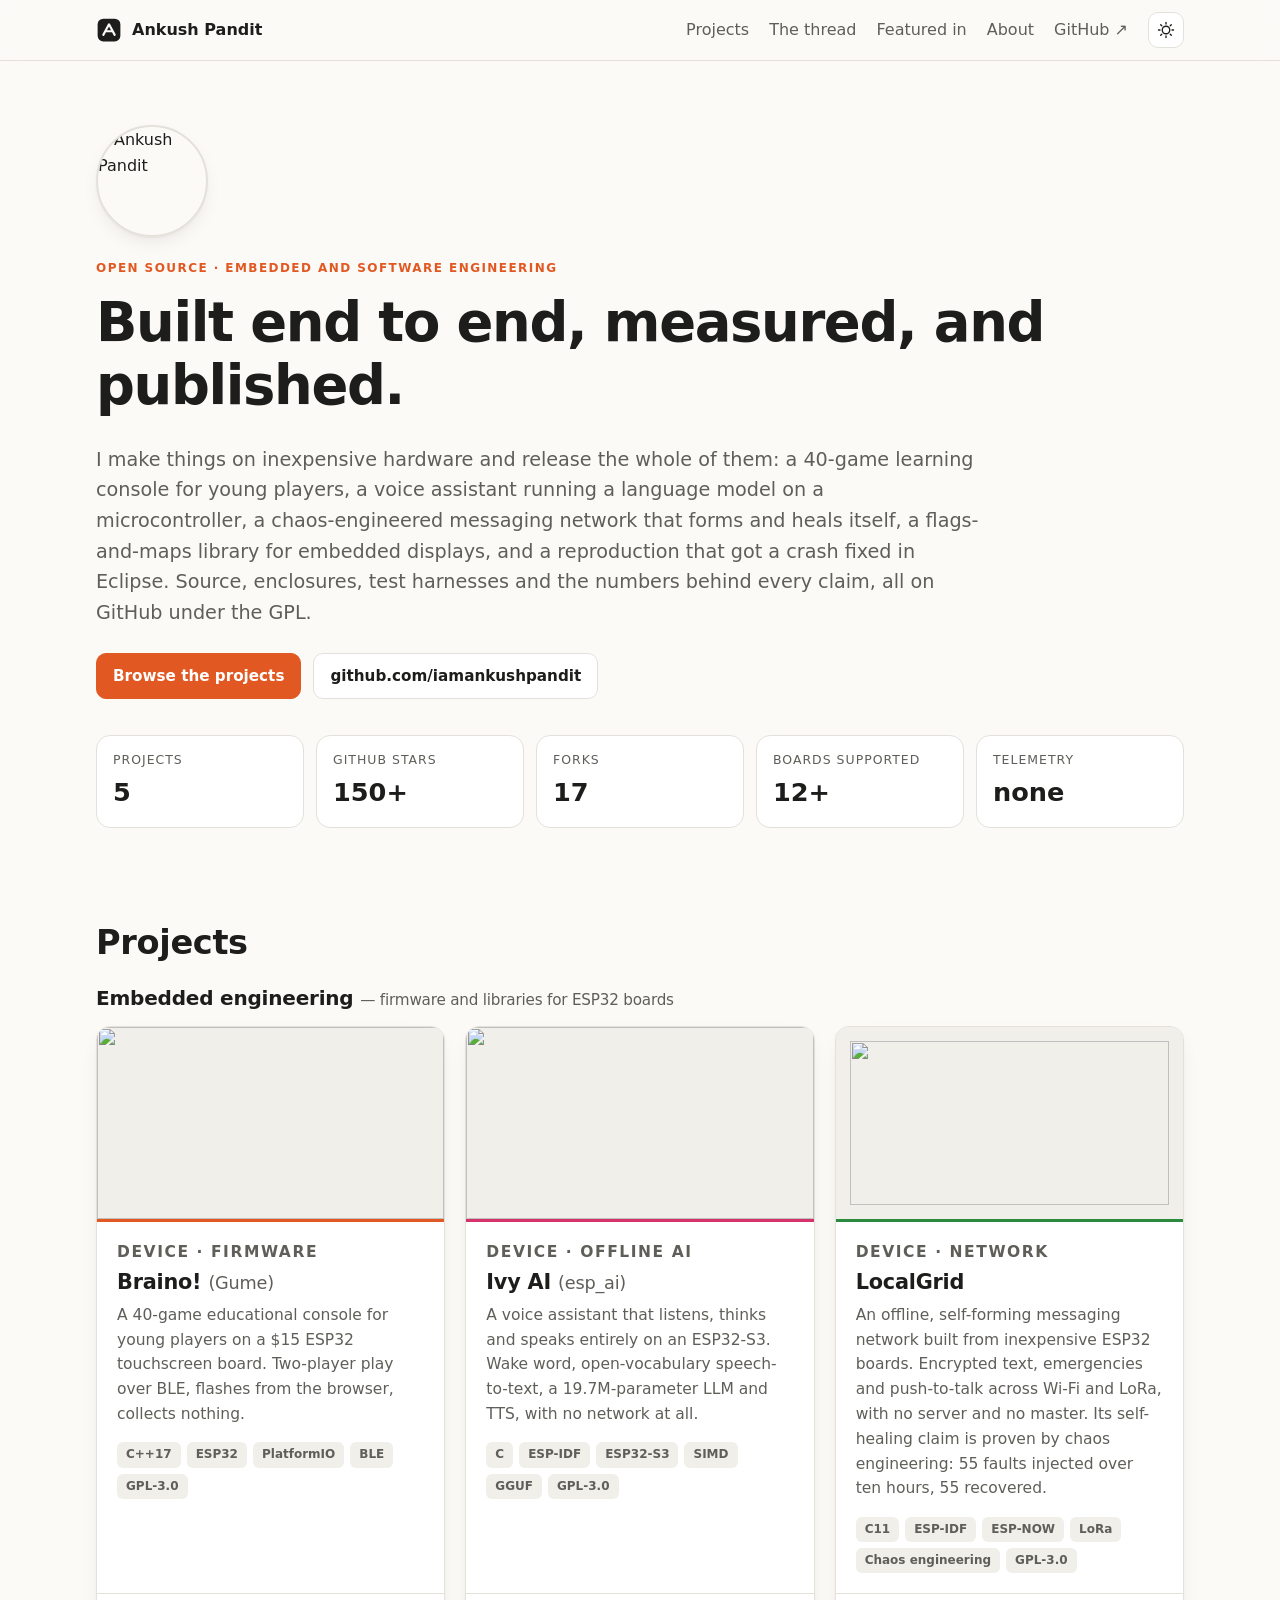
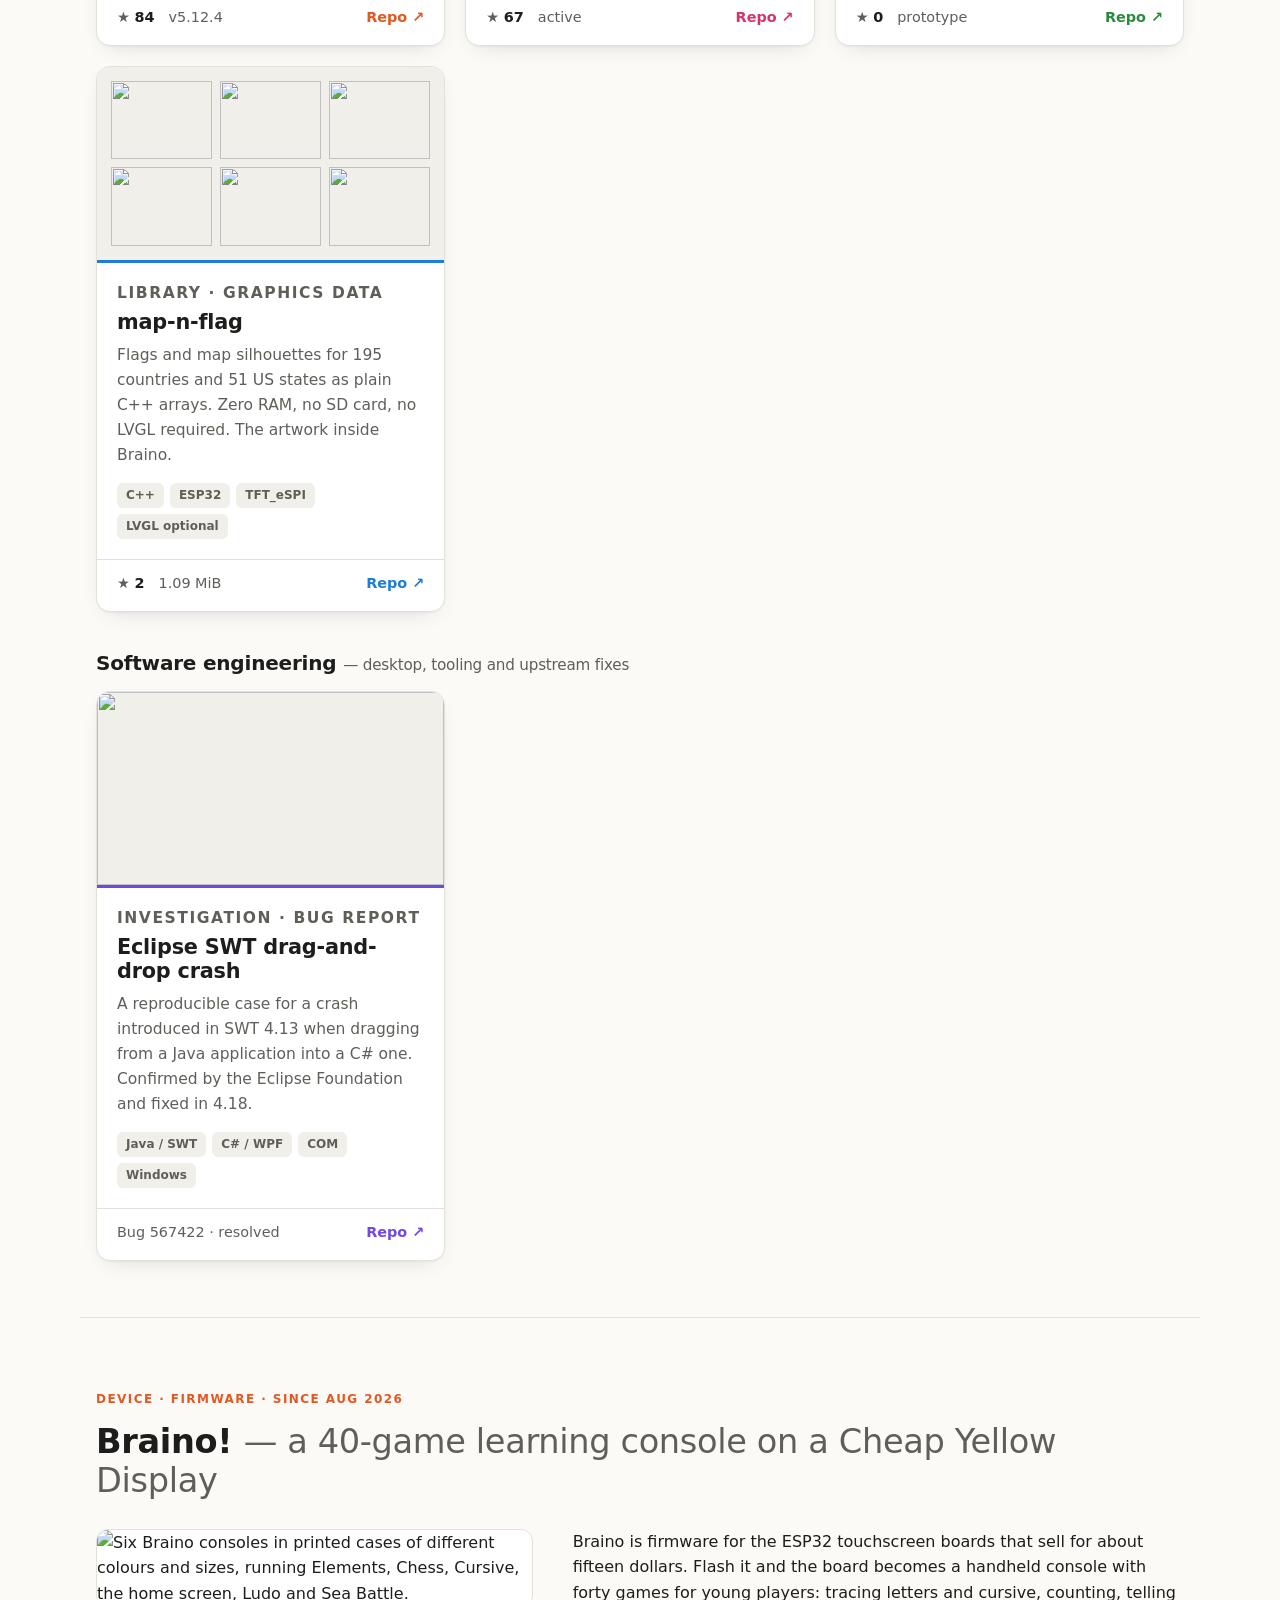
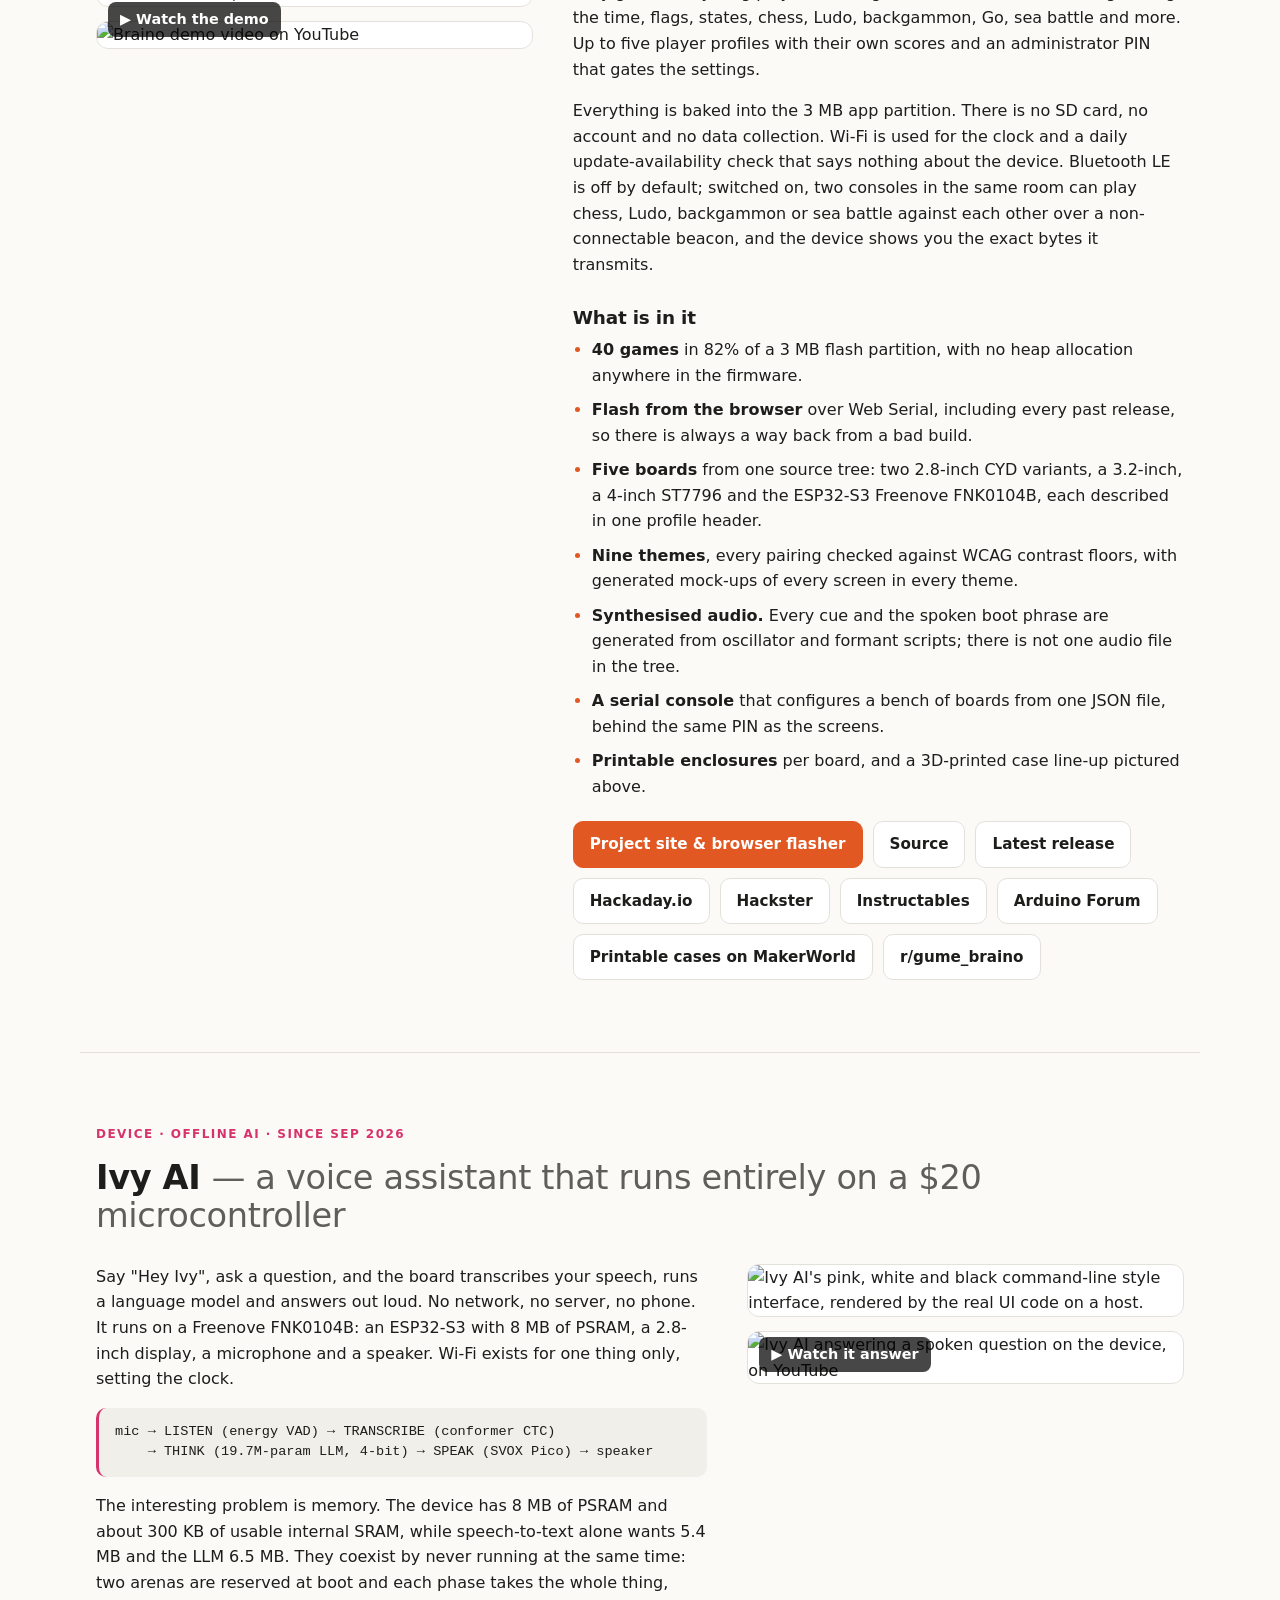
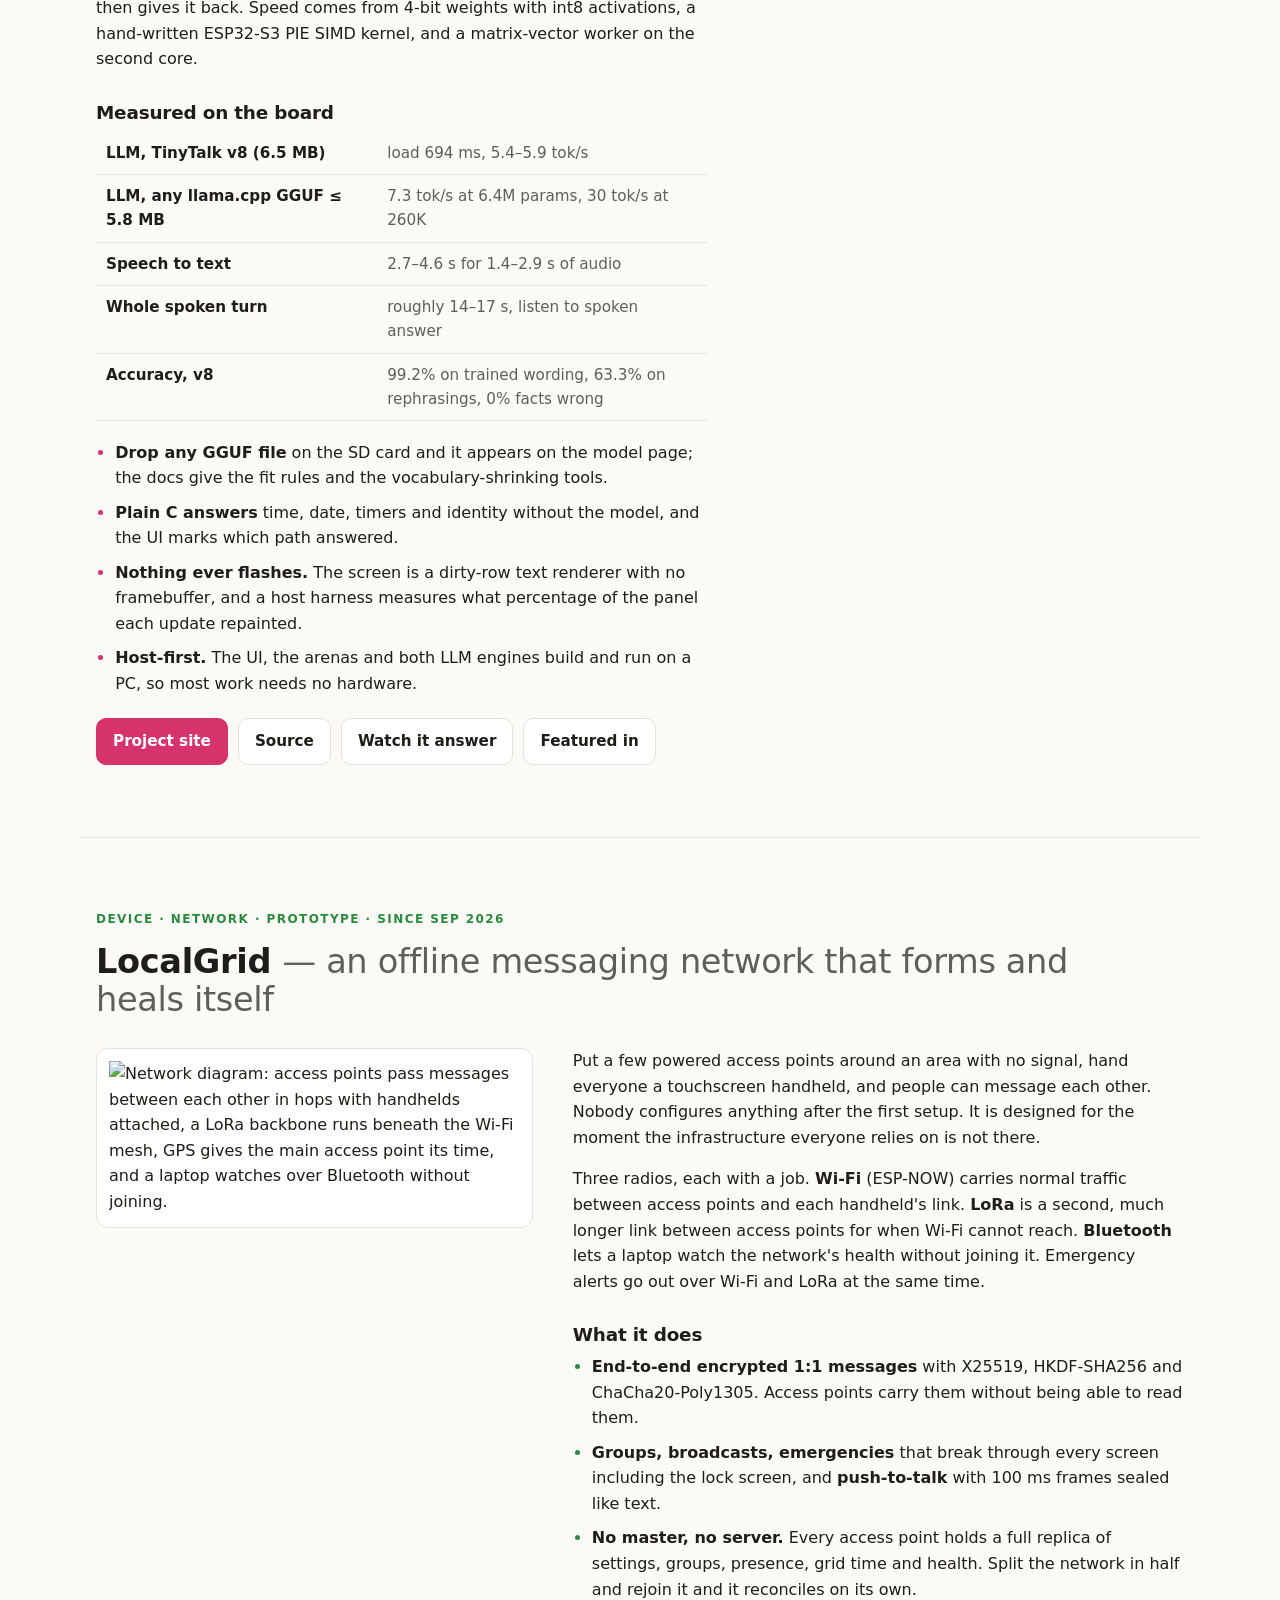
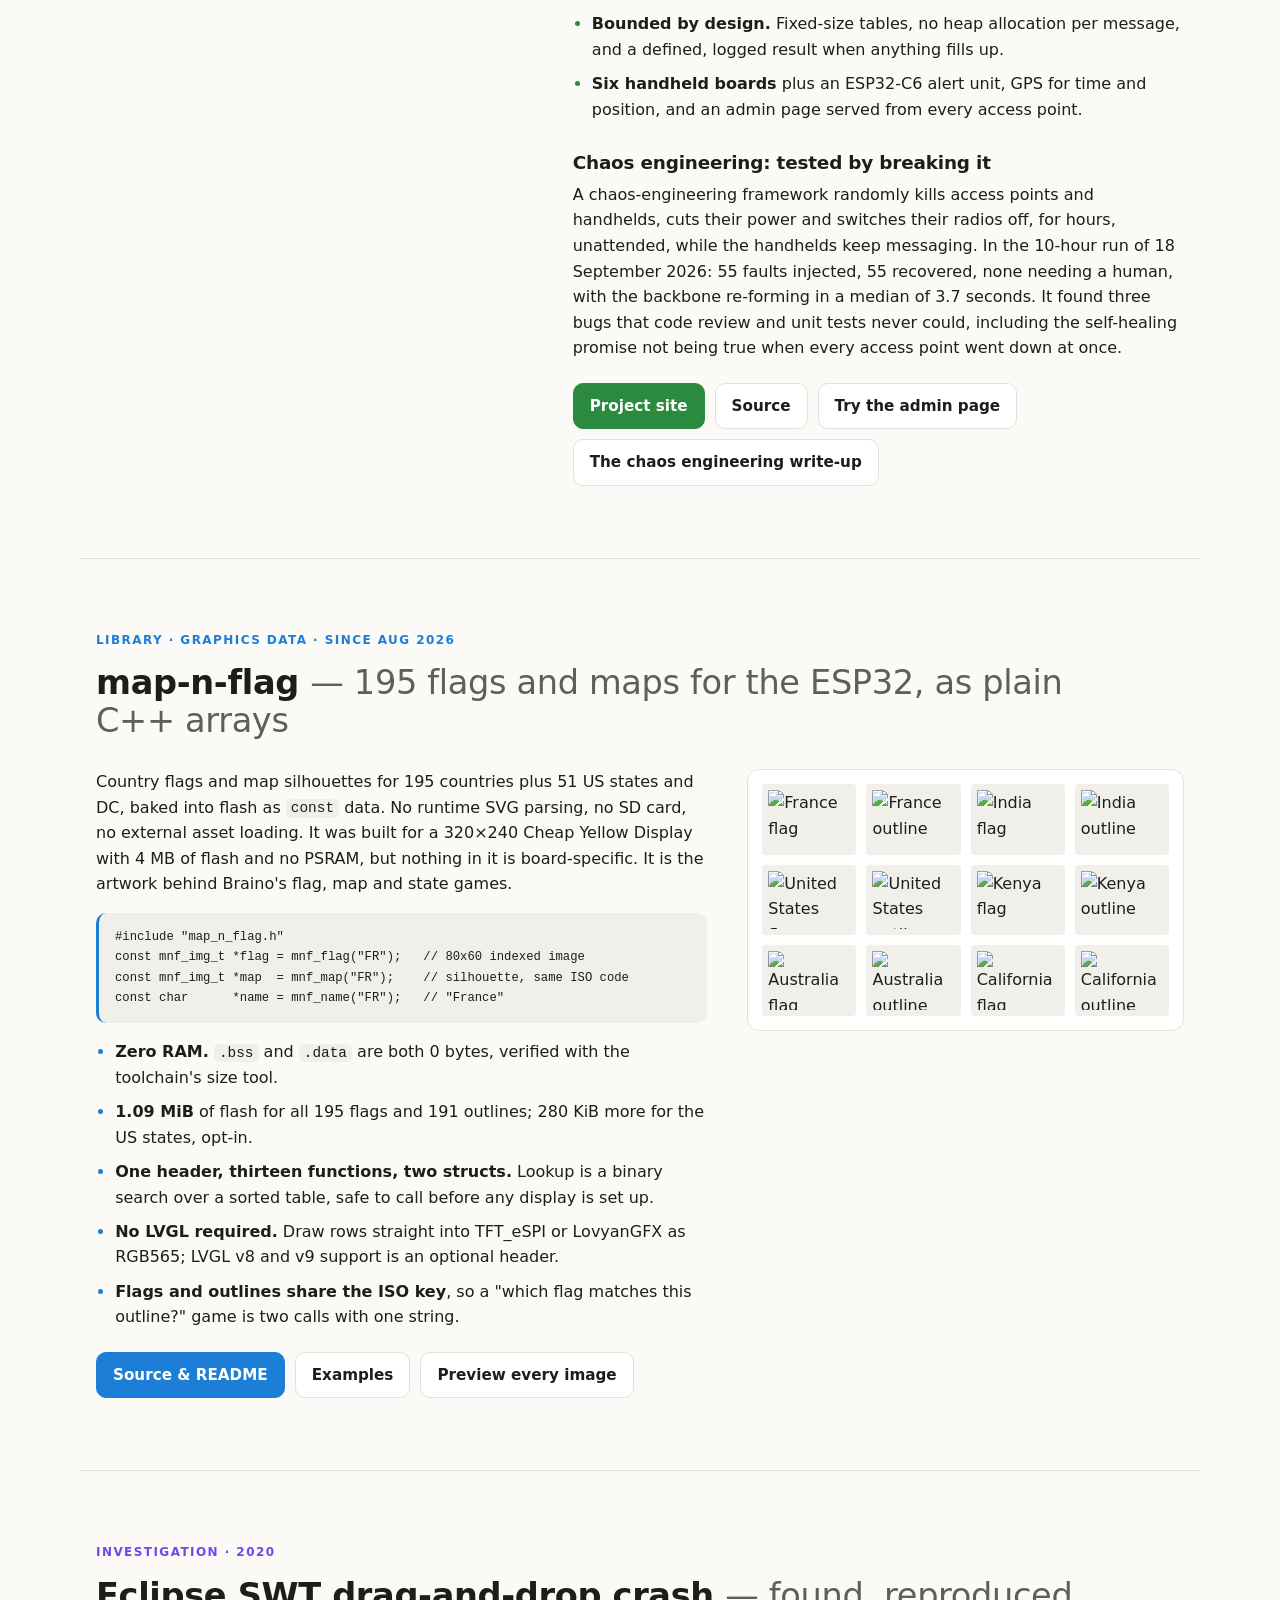
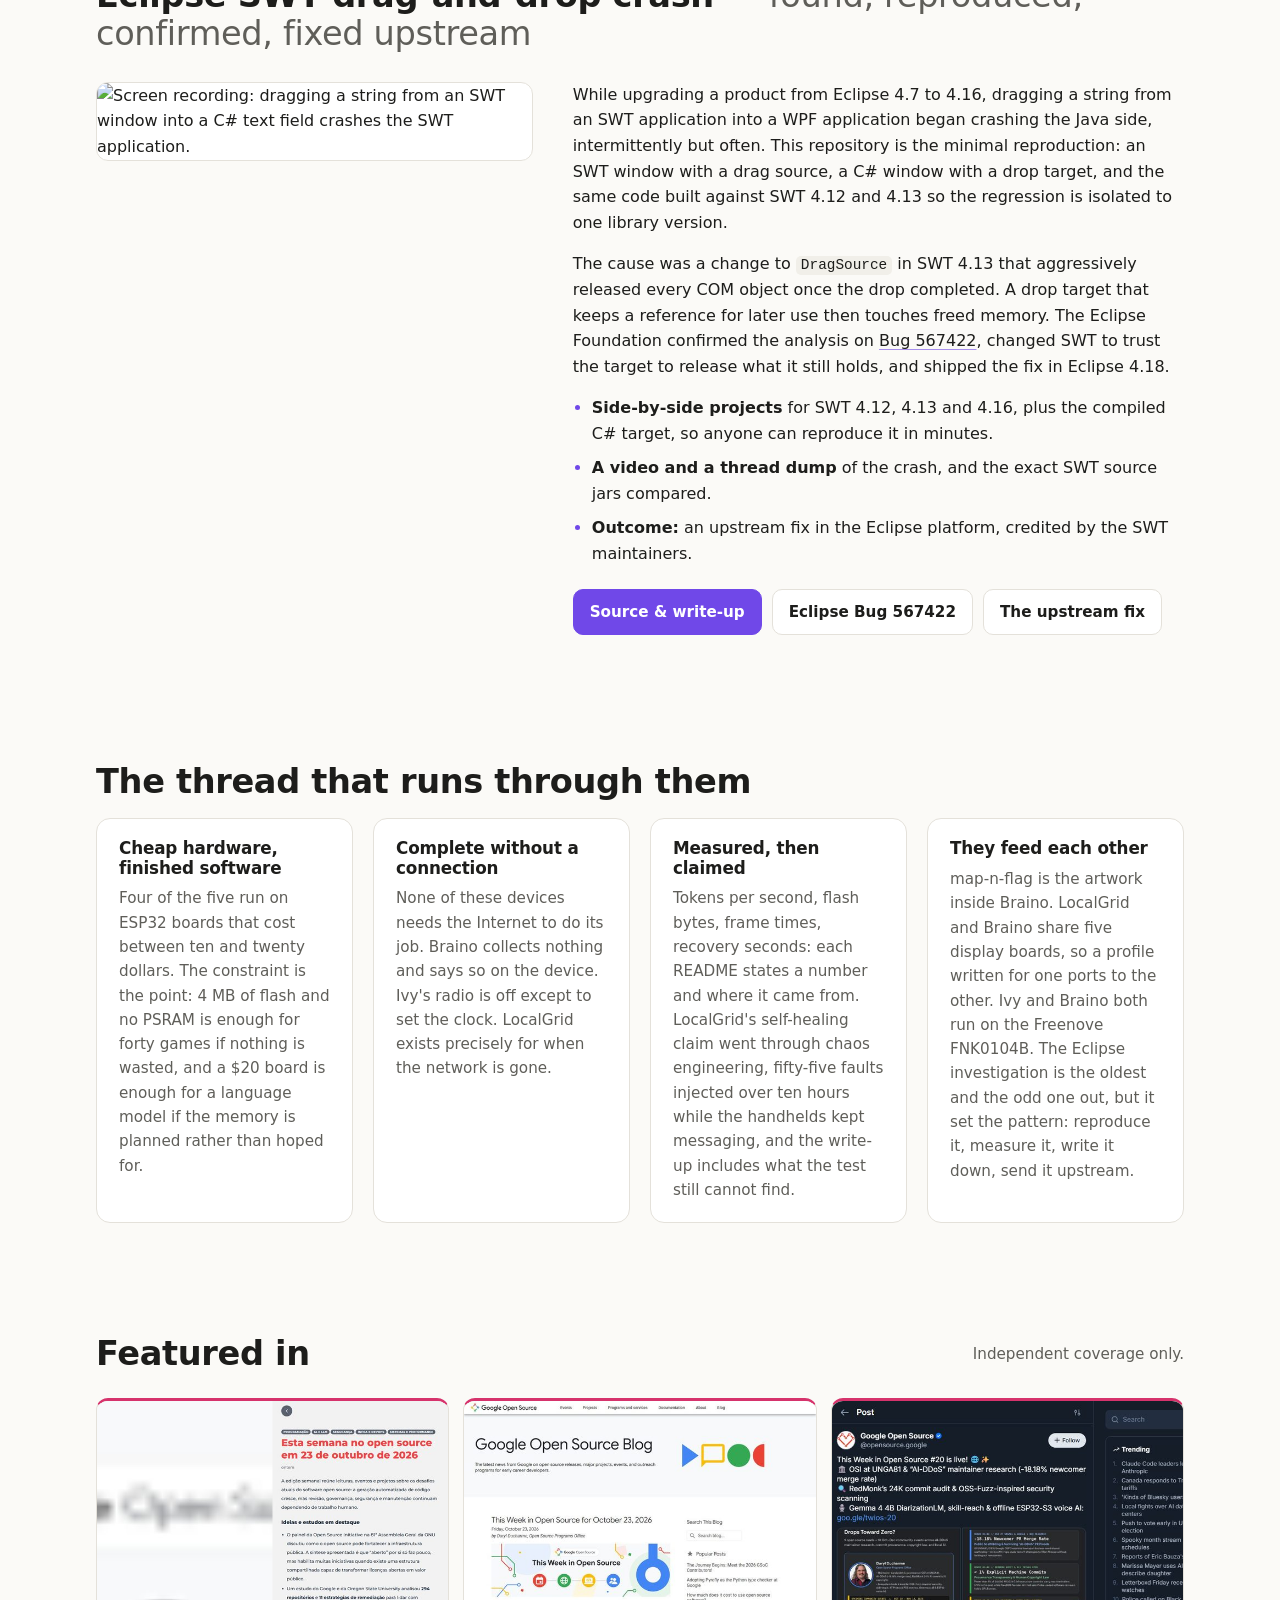
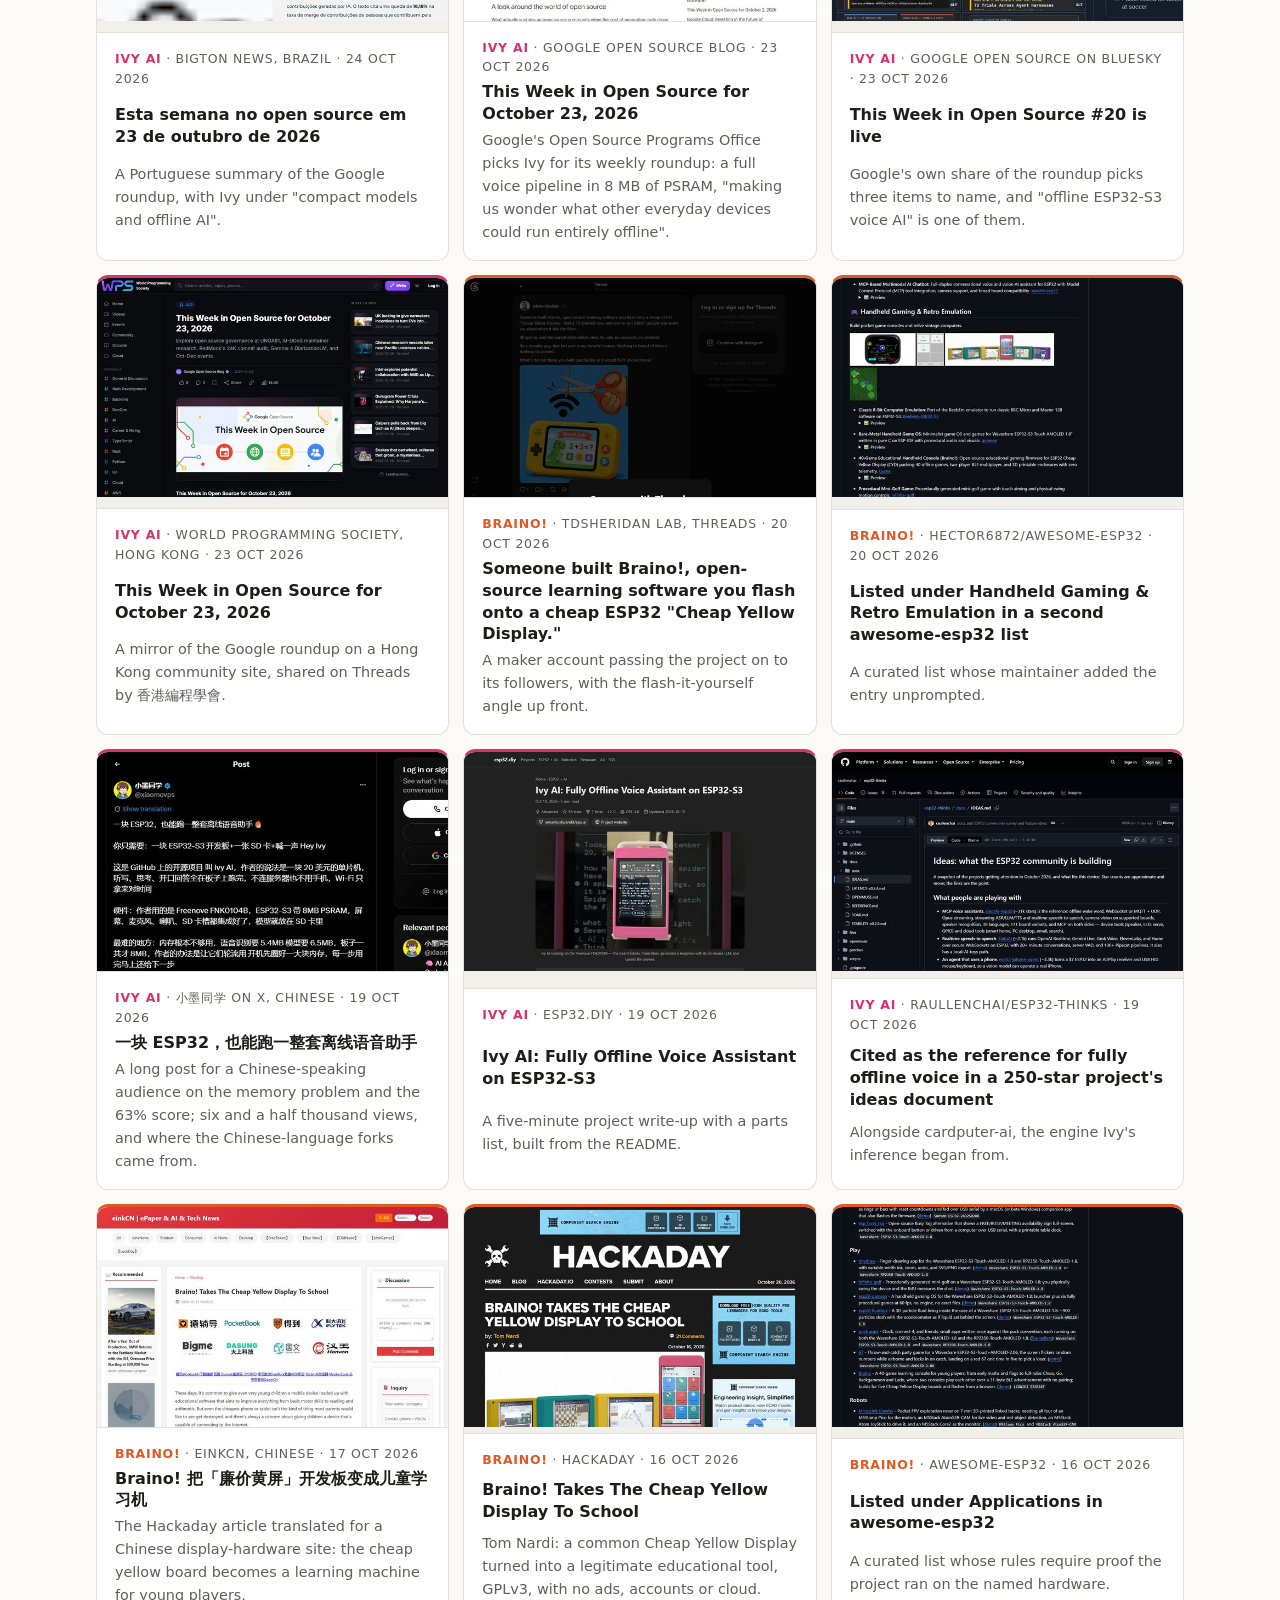
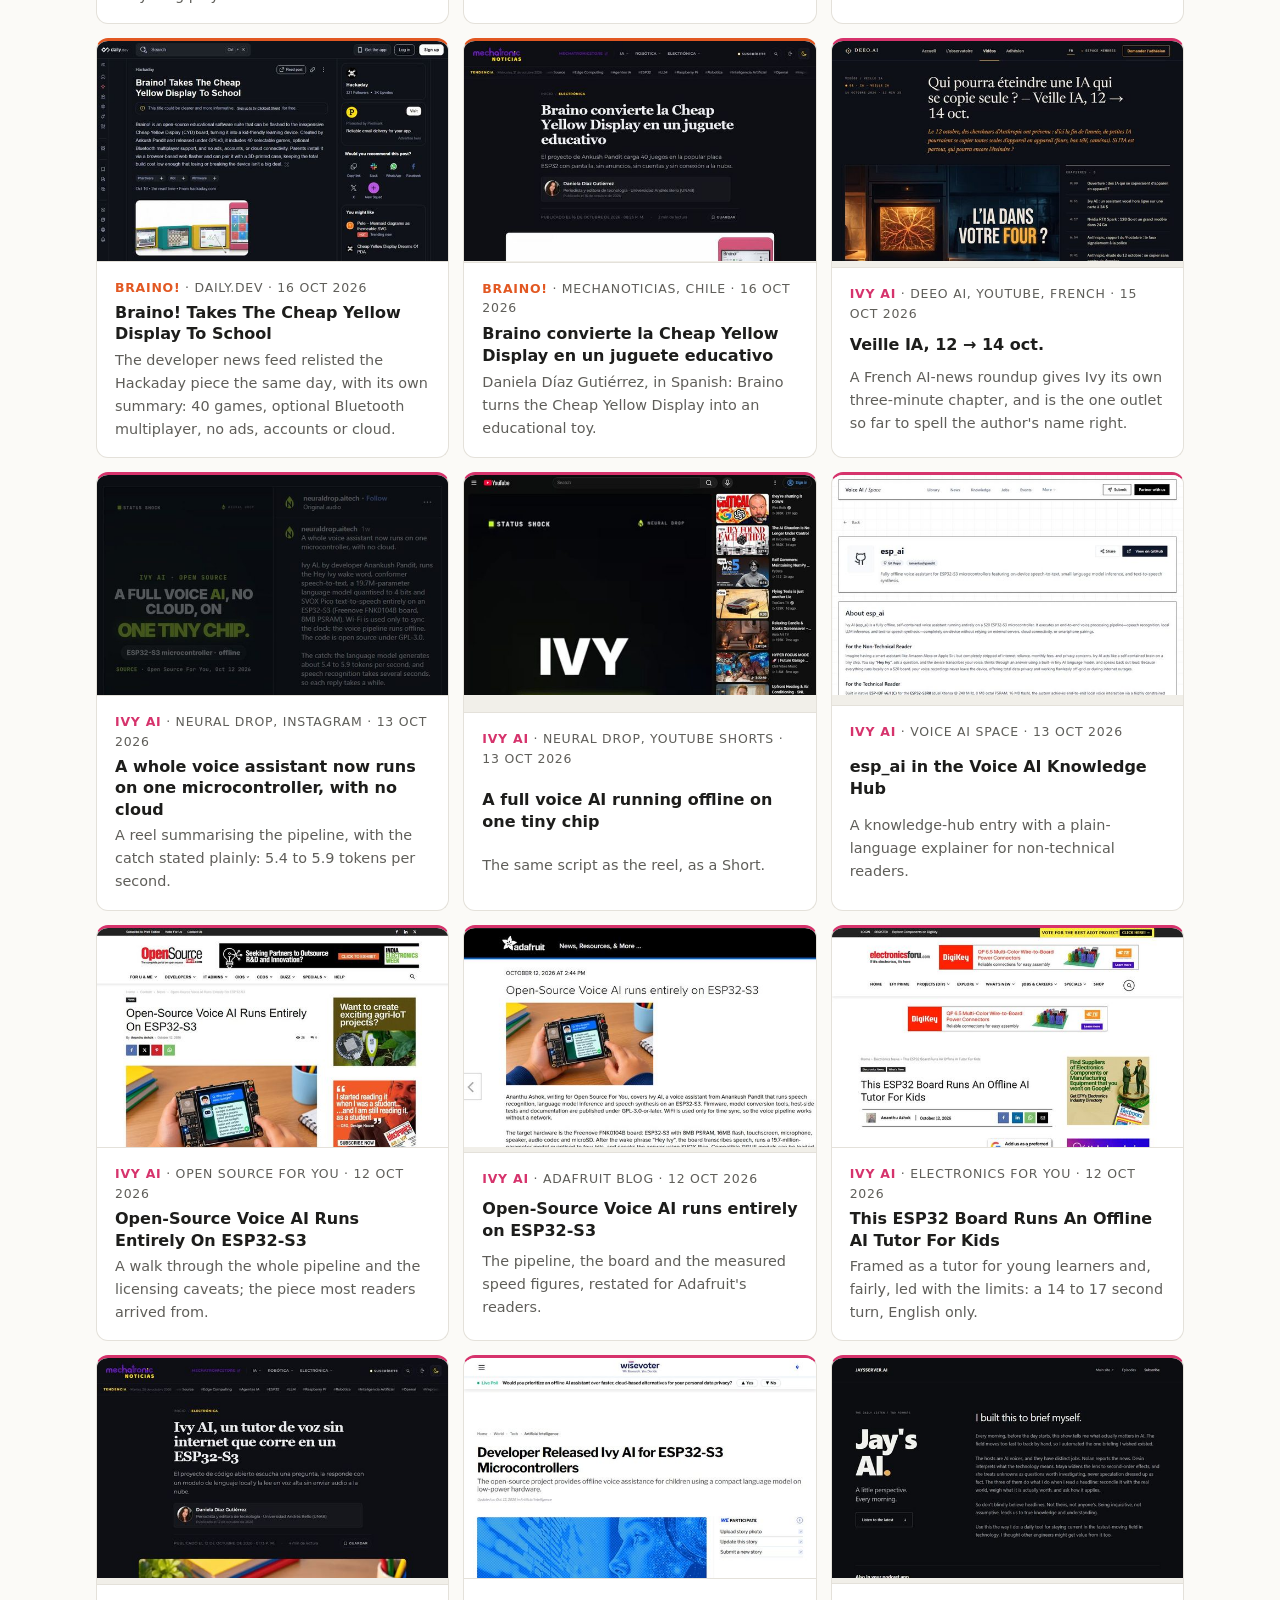
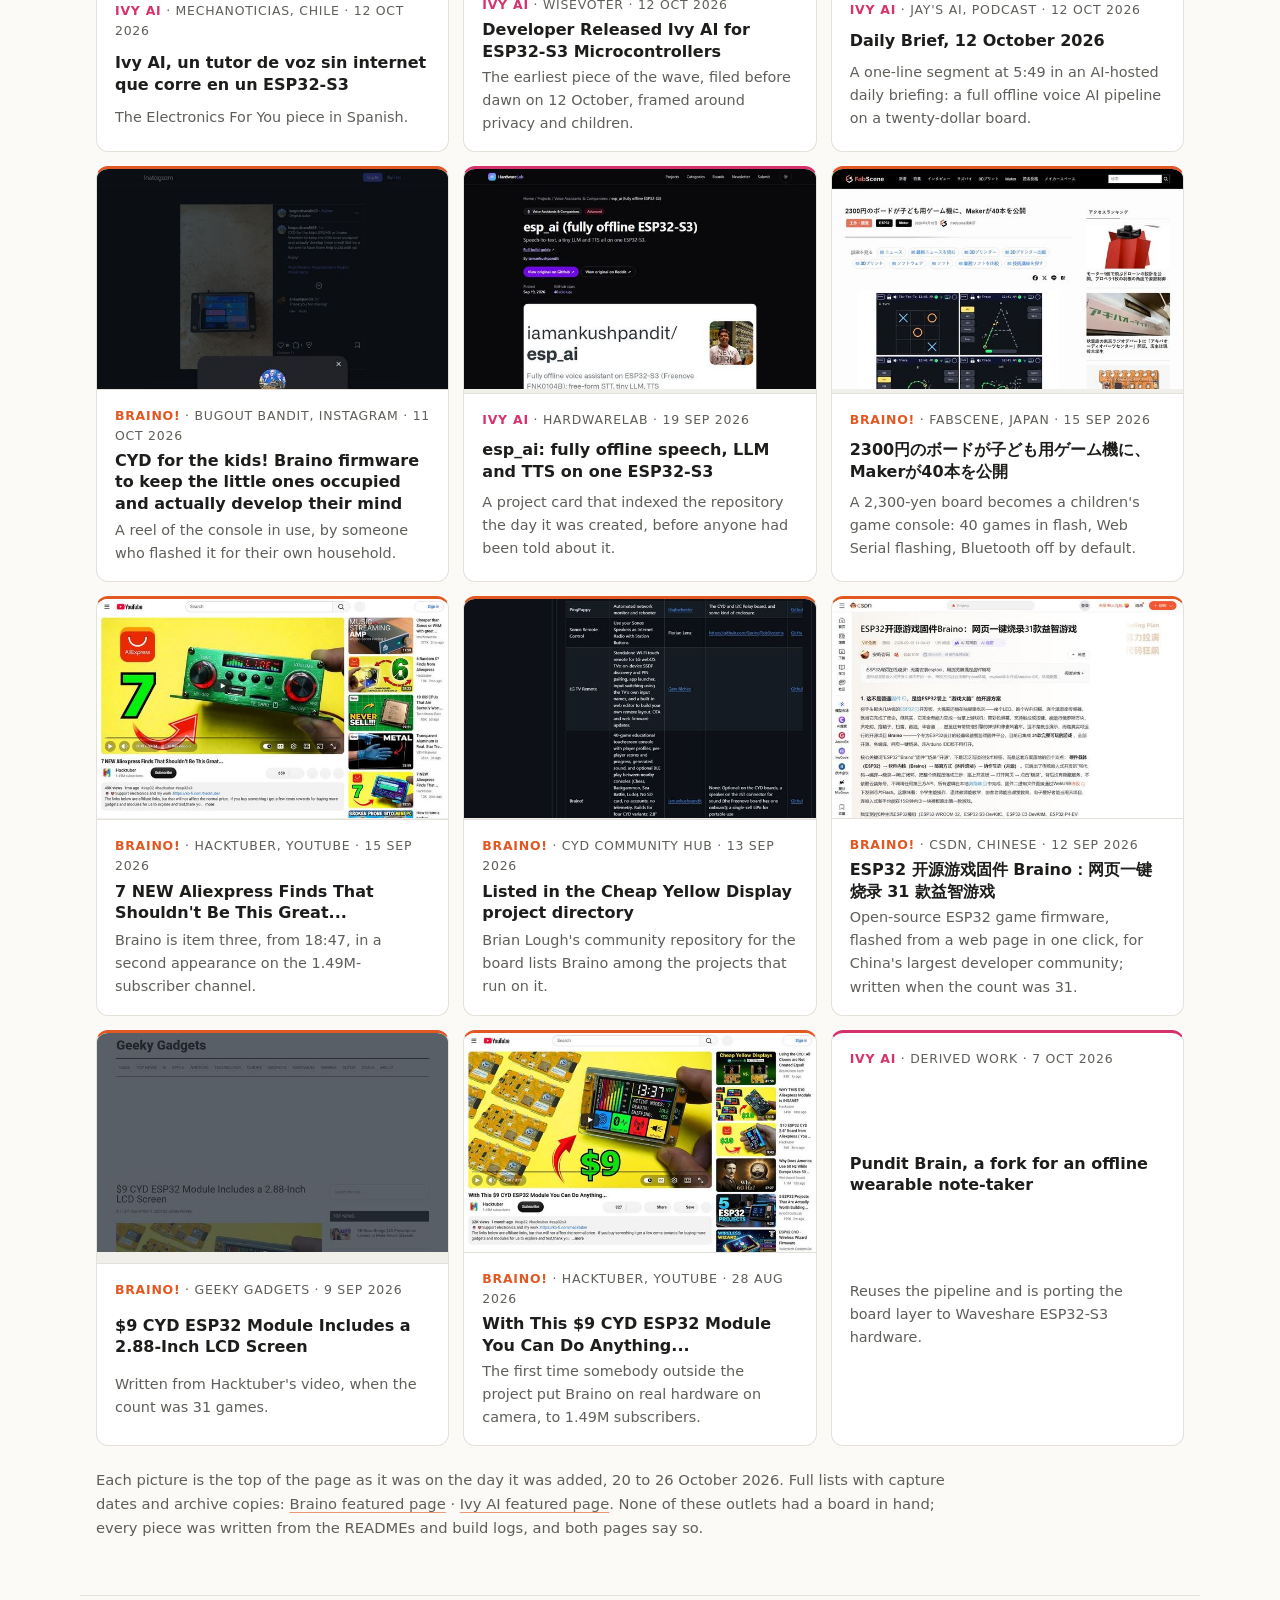
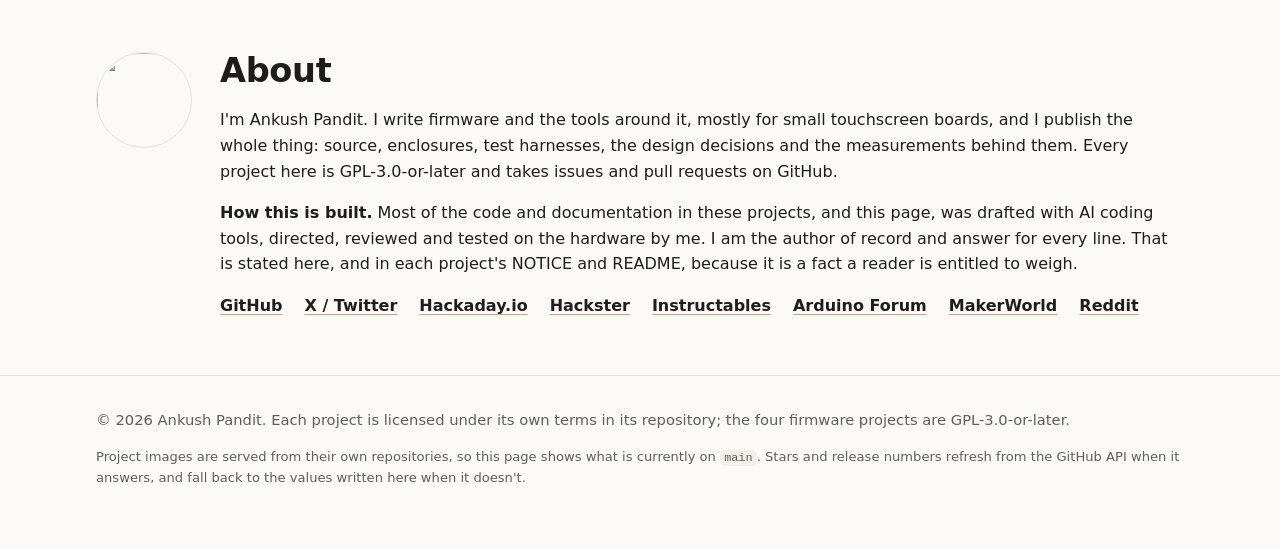
==== index.html @ 4ce9685c "Featured: the eight Braino entries the Gume page gained since 20 October" ====
<!doctype html>
<html lang="en">
<head>
<meta charset="utf-8">
<meta name="viewport" content="width=device-width, initial-scale=1">
<title>Ankush Pandit — Open Source</title>
<meta name="description" content="Open-source projects by Ankush Pandit: a 40-game ESP32 learning console, a fully offline voice assistant on a microcontroller, a self-forming offline messaging network, a flags-and-maps library for embedded displays, and an Eclipse SWT bug investigation.">
<meta name="color-scheme" content="light dark">
<meta property="og:type" content="website">
<meta property="og:title" content="Ankush Pandit — Open Source">
<meta property="og:description" content="Firmware, libraries and investigations by Ankush Pandit: a 40-game learning console, a voice assistant on a microcontroller, a self-forming messaging network, a flags-and-maps library, and an Eclipse crash fixed upstream. All GPL, all on GitHub.">
<meta property="og:image" content="https://raw.githubusercontent.com/iamankushpandit/Gume/main/site/assets/social-preview.jpg">
<meta name="twitter:card" content="summary_large_image">
<meta name="twitter:site" content="@iamankushpandit">
<link rel="icon" href="assets/favicon.svg" type="image/svg+xml">
<link rel="stylesheet" href="assets/styles.css">
</head>
<body>

<a class="skip" href="#projects">Skip to projects</a>

<header class="top">
  <nav class="wrap nav" aria-label="Primary">
    <a class="brand" href="#top">
      <svg class="brand-mark" viewBox="0 0 32 32" aria-hidden="true"><rect x="2" y="2" width="28" height="28" rx="7" fill="currentColor"/><path d="M9 22 16 9l7 13M11.8 17.5h8.4" stroke="var(--bg)" stroke-width="2.6" stroke-linecap="round" stroke-linejoin="round" fill="none"/></svg>
      <span>Ankush Pandit</span>
    </a>
    <ul class="nav-links">
      <li><a href="#projects">Projects</a></li>
      <li><a href="#thread">The thread</a></li>
      <li><a href="#featured">Featured in</a></li>
      <li><a href="#about">About</a></li>
      <li><a href="https://github.com/iamankushpandit" rel="me">GitHub ↗</a></li>
    </ul>
    <button class="theme" id="theme-toggle" type="button" aria-label="Toggle colour scheme" title="Toggle colour scheme">
      <svg viewBox="0 0 24 24" aria-hidden="true"><path class="sun" d="M12 4V2m0 20v-2m8-8h2M2 12h2m13.66-5.66 1.41-1.41M4.93 19.07l1.41-1.41m0-11.32L4.93 4.93m14.14 14.14-1.41-1.41M12 7a5 5 0 1 0 0 10 5 5 0 0 0 0-10Z"/><path class="moon" d="M21 12.8A9 9 0 1 1 11.2 3 7 7 0 0 0 21 12.8Z"/></svg>
    </button>
  </nav>
</header>

<main id="top">

<!-- ============================================================ HERO -->
<section class="hero wrap">
  <img class="hero-avatar" src="https://avatars.githubusercontent.com/u/16137085?v=4" alt="Ankush Pandit" width="112" height="112">
  <p class="eyebrow">Open source · embedded and software engineering</p>
  <h1>Built end to end, measured, and published.</h1>
  <p class="lede">
    I make things on inexpensive hardware and release the whole of them: a 40-game
    learning console for young players, a voice assistant running a language model
    on a microcontroller, a chaos-engineered messaging network that forms and heals itself, a flags-and-maps
    library for embedded displays, and a reproduction that got a crash fixed in
    Eclipse. Source, enclosures, test harnesses and the numbers behind every claim,
    all on GitHub under the GPL.
  </p>
  <div class="hero-actions">
    <a class="btn primary" href="#projects">Browse the projects</a>
    <a class="btn" href="https://github.com/iamankushpandit">github.com/iamankushpandit</a>
  </div>
  <dl class="stats" aria-label="At a glance">
    <div><dt>Projects</dt><dd>5</dd></div>
    <div><dt>GitHub stars</dt><dd data-stat="stars">150+</dd></div>
    <div><dt>Forks</dt><dd data-stat="forks">17</dd></div>
    <div><dt>Boards supported</dt><dd>12+</dd></div>
    <div><dt>Telemetry</dt><dd>none</dd></div>
  </dl>
</section>

<!-- ======================================================== PROJECTS -->
<section id="projects" class="wrap section">
  <div class="section-head">
    <h2>Projects</h2>
  </div>

  <h3 class="group-title" id="embedded">Embedded engineering <span class="muted">— firmware and libraries for ESP32 boards</span></h3>
  <div class="grid">

    <article class="card" data-kind="device" data-repo="Gume" style="--accent:#e25822">
      <a class="card-media" href="#gume" aria-hidden="true" tabindex="-1">
        <img src="https://raw.githubusercontent.com/iamankushpandit/Gume/main/site/assets/six-tiles.jpg" alt="" loading="lazy">
      </a>
      <div class="card-body">
        <p class="card-kind">Device · firmware</p>
        <h3><a href="#gume">Braino! <span class="repo-name">(Gume)</span></a></h3>
        <p>A 40-game educational console for young players on a $15 ESP32 touchscreen board. Two-player play over BLE, flashes from the browser, collects nothing.</p>
        <ul class="tags"><li>C++17</li><li>ESP32</li><li>PlatformIO</li><li>BLE</li><li>GPL-3.0</li></ul>
      </div>
      <footer class="card-foot">
        <span class="metric" data-metric="stars" title="GitHub stars">★ <b>84</b></span>
        <span class="metric" data-metric="release" title="Latest release">v5.12.4</span>
        <a class="more" href="https://github.com/iamankushpandit/Gume">Repo ↗</a>
      </footer>
    </article>

    <article class="card" data-kind="device" data-repo="esp_ai" style="--accent:#d6336c">
      <a class="card-media" href="#ivy" aria-hidden="true" tabindex="-1">
        <img src="https://img.youtube.com/vi/lKE4J6aogrc/hqdefault.jpg" alt="" loading="lazy">
      </a>
      <div class="card-body">
        <p class="card-kind">Device · offline AI</p>
        <h3><a href="#ivy">Ivy AI <span class="repo-name">(esp_ai)</span></a></h3>
        <p>A voice assistant that listens, thinks and speaks entirely on an ESP32-S3. Wake word, open-vocabulary speech-to-text, a 19.7M-parameter LLM and TTS, with no network at all.</p>
        <ul class="tags"><li>C</li><li>ESP-IDF</li><li>ESP32-S3</li><li>SIMD</li><li>GGUF</li><li>GPL-3.0</li></ul>
      </div>
      <footer class="card-foot">
        <span class="metric" data-metric="stars" title="GitHub stars">★ <b>67</b></span>
        <span class="metric" data-metric="release" title="Status">active</span>
        <a class="more" href="https://github.com/iamankushpandit/esp_ai">Repo ↗</a>
      </footer>
    </article>

    <article class="card" data-kind="device" data-repo="LocalGrid" style="--accent:#2b8a3e">
      <a class="card-media card-media--pad" href="#localgrid" aria-hidden="true" tabindex="-1">
        <img src="https://raw.githubusercontent.com/iamankushpandit/LocalGrid/main/assets/network-diagram.svg" alt="" loading="lazy">
      </a>
      <div class="card-body">
        <p class="card-kind">Device · network</p>
        <h3><a href="#localgrid">LocalGrid</a></h3>
        <p>An offline, self-forming messaging network built from inexpensive ESP32 boards. Encrypted text, emergencies and push-to-talk across Wi-Fi and LoRa, with no server and no master. Its self-healing claim is proven by chaos engineering: 55 faults injected over ten hours, 55 recovered.</p>
        <ul class="tags"><li>C11</li><li>ESP-IDF</li><li>ESP-NOW</li><li>LoRa</li><li>Chaos engineering</li><li>GPL-3.0</li></ul>
      </div>
      <footer class="card-foot">
        <span class="metric" data-metric="stars" title="GitHub stars">★ <b>0</b></span>
        <span class="metric" data-metric="release" title="Status">prototype</span>
        <a class="more" href="https://github.com/iamankushpandit/LocalGrid">Repo ↗</a>
      </footer>
    </article>

    <article class="card" data-kind="library" data-repo="map-n-flag" style="--accent:#1c7ed6">
      <a class="card-media card-media--flags" href="#mapnflag" aria-hidden="true" tabindex="-1">
        <img src="https://raw.githubusercontent.com/iamankushpandit/map-n-flag/main/docs/previews/flags/IN.png" alt="" loading="lazy">
        <img src="https://raw.githubusercontent.com/iamankushpandit/map-n-flag/main/docs/previews/maps/IN.png" alt="" loading="lazy">
        <img src="https://raw.githubusercontent.com/iamankushpandit/map-n-flag/main/docs/previews/flags/BR.png" alt="" loading="lazy">
        <img src="https://raw.githubusercontent.com/iamankushpandit/map-n-flag/main/docs/previews/maps/BR.png" alt="" loading="lazy">
        <img src="https://raw.githubusercontent.com/iamankushpandit/map-n-flag/main/docs/previews/flags/JP.png" alt="" loading="lazy">
        <img src="https://raw.githubusercontent.com/iamankushpandit/map-n-flag/main/docs/previews/maps/JP.png" alt="" loading="lazy">
      </a>
      <div class="card-body">
        <p class="card-kind">Library · graphics data</p>
        <h3><a href="#mapnflag">map-n-flag</a></h3>
        <p>Flags and map silhouettes for 195 countries and 51 US states as plain C++ arrays. Zero RAM, no SD card, no LVGL required. The artwork inside Braino.</p>
        <ul class="tags"><li>C++</li><li>ESP32</li><li>TFT_eSPI</li><li>LVGL optional</li></ul>
      </div>
      <footer class="card-foot">
        <span class="metric" data-metric="stars" title="GitHub stars">★ <b>2</b></span>
        <span class="metric" data-metric="release" title="Footprint">1.09 MiB</span>
        <a class="more" href="https://github.com/iamankushpandit/map-n-flag">Repo ↗</a>
      </footer>
    </article>

  </div>

  <h3 class="group-title" id="software">Software engineering <span class="muted">— desktop, tooling and upstream fixes</span></h3>
  <div class="grid">
    <article class="card" data-kind="investigation" data-repo="eclipseDnDIssue" style="--accent:#7048e8">
      <a class="card-media" href="#eclipse" aria-hidden="true" tabindex="-1">
        <img src="https://raw.githubusercontent.com/iamankushpandit/eclipseDnDIssue/master/EclipseDragAndDrop-4.13-Issue.gif" alt="" loading="lazy">
      </a>
      <div class="card-body">
        <p class="card-kind">Investigation · bug report</p>
        <h3><a href="#eclipse">Eclipse SWT drag-and-drop crash</a></h3>
        <p>A reproducible case for a crash introduced in SWT 4.13 when dragging from a Java application into a C# one. Confirmed by the Eclipse Foundation and fixed in 4.18.</p>
        <ul class="tags"><li>Java / SWT</li><li>C# / WPF</li><li>COM</li><li>Windows</li></ul>
      </div>
      <footer class="card-foot">
        <span class="metric" title="Outcome">Bug 567422 · resolved</span>
        <a class="more" href="https://github.com/iamankushpandit/eclipseDnDIssue">Repo ↗</a>
      </footer>
    </article>

  </div>
</section>

<!-- ======================================================= DETAIL: GUME -->
<section id="gume" class="detail wrap" style="--accent:#e25822">
  <div class="detail-head">
    <p class="eyebrow">Device · firmware · since Aug 2026</p>
    <h2>Braino! <span class="muted">— a 40-game learning console on a Cheap Yellow Display</span></h2>
  </div>
  <div class="detail-grid">
    <div class="detail-media">
      <img src="https://raw.githubusercontent.com/iamankushpandit/Gume/main/site/assets/lineup.jpg" alt="Six Braino consoles in printed cases of different colours and sizes, running Elements, Chess, Cursive, the home screen, Ludo and Sea Battle." loading="lazy">
      <a class="video" href="https://www.youtube.com/watch?v=bESbkhq6tcc">
        <img src="https://img.youtube.com/vi/bESbkhq6tcc/hqdefault.jpg" alt="Braino demo video on YouTube" loading="lazy">
        <span>▶ Watch the demo</span>
      </a>
    </div>
    <div class="detail-text">
      <p>
        Braino is firmware for the ESP32 touchscreen boards that sell for about fifteen
        dollars. Flash it and the board becomes a handheld console with forty games for
        young players: tracing letters and cursive, counting, telling the time, flags,
        states, chess, Ludo, backgammon, Go, sea battle and more. Up to five player
        profiles with their own scores and an administrator PIN that gates the settings.
      </p>
      <p>
        Everything is baked into the 3 MB app partition. There is no SD card, no account
        and no data collection. Wi-Fi is used for the clock and a daily
        update-availability check that says nothing about the device. Bluetooth LE is
        off by default; switched on, two consoles in the same room can play chess, Ludo,
        backgammon or sea battle against each other over a non-connectable beacon, and
        the device shows you the exact bytes it transmits.
      </p>
      <h3>What is in it</h3>
      <ul class="facts">
        <li><b>40 games</b> in 82% of a 3 MB flash partition, with no heap allocation anywhere in the firmware.</li>
        <li><b>Flash from the browser</b> over Web Serial, including every past release, so there is always a way back from a bad build.</li>
        <li><b>Five boards</b> from one source tree: two 2.8-inch CYD variants, a 3.2-inch, a 4-inch ST7796 and the ESP32-S3 Freenove FNK0104B, each described in one profile header.</li>
        <li><b>Nine themes</b>, every pairing checked against WCAG contrast floors, with generated mock-ups of every screen in every theme.</li>
        <li><b>Synthesised audio.</b> Every cue and the spoken boot phrase are generated from oscillator and formant scripts; there is not one audio file in the tree.</li>
        <li><b>A serial console</b> that configures a bench of boards from one JSON file, behind the same PIN as the screens.</li>
        <li><b>Printable enclosures</b> per board, and a 3D-printed case line-up pictured above.</li>
      </ul>
      <div class="links">
        <a class="btn primary" href="https://iamankushpandit.github.io/Gume/">Project site &amp; browser flasher</a>
        <a class="btn" href="https://github.com/iamankushpandit/Gume">Source</a>
        <a class="btn" href="https://github.com/iamankushpandit/Gume/releases/latest">Latest release</a>
        <a class="btn" href="https://hackaday.io/project/206948-braino-a-40-game-learning-console-on-a-cyd">Hackaday.io</a>
        <a class="btn" href="https://www.hackster.io/gume-esp32/braino-a-40-game-learning-console-on-a-cyd-f6bbe8">Hackster</a>
        <a class="btn" href="https://www.instructables.com/Braino-a-40-game-Learning-Console-on-a-CYD">Instructables</a>
        <a class="btn" href="https://forum.arduino.cc/t/braino-a-40-game-learning-console-on-the-cheap-esp32-touchscreen-boards-open-source/1463525">Arduino Forum</a>
        <a class="btn" href="https://makerworld.com/en/models/3304181-braino-esp32-cyd-handheld-games-console">Printable cases on MakerWorld</a>
        <a class="btn" href="https://www.reddit.com/r/gume_braino/">r/gume_braino</a>
      </div>
    </div>
  </div>
</section>

<!-- ======================================================== DETAIL: IVY -->
<section id="ivy" class="detail wrap" style="--accent:#d6336c">
  <div class="detail-head">
    <p class="eyebrow">Device · offline AI · since Sep 2026</p>
    <h2>Ivy AI <span class="muted">— a voice assistant that runs entirely on a $20 microcontroller</span></h2>
  </div>
  <div class="detail-grid detail-grid--flip">
    <div class="detail-text">
      <p>
        Say "Hey Ivy", ask a question, and the board transcribes your speech, runs a
        language model and answers out loud. No network, no server, no phone. It runs on
        a Freenove FNK0104B: an ESP32-S3 with 8 MB of PSRAM, a 2.8-inch display, a
        microphone and a speaker. Wi-Fi exists for one thing only, setting the clock.
      </p>
      <pre class="pipeline" aria-label="Pipeline">mic → LISTEN (energy VAD) → TRANSCRIBE (conformer CTC)
    → THINK (19.7M-param LLM, 4-bit) → SPEAK (SVOX Pico) → speaker</pre>
      <p>
        The interesting problem is memory. The device has 8 MB of PSRAM and about 300 KB
        of usable internal SRAM, while speech-to-text alone wants 5.4 MB and the LLM
        6.5 MB. They coexist by never running at the same time: two arenas are reserved
        at boot and each phase takes the whole thing, then gives it back. Speed comes
        from 4-bit weights with int8 activations, a hand-written ESP32-S3 PIE SIMD
        kernel, and a matrix-vector worker on the second core.
      </p>
      <h3>Measured on the board</h3>
      <table class="numbers">
        <tr><th>LLM, TinyTalk v8 (6.5 MB)</th><td>load 694 ms, 5.4–5.9 tok/s</td></tr>
        <tr><th>LLM, any llama.cpp GGUF ≤ 5.8 MB</th><td>7.3 tok/s at 6.4M params, 30 tok/s at 260K</td></tr>
        <tr><th>Speech to text</th><td>2.7–4.6 s for 1.4–2.9 s of audio</td></tr>
        <tr><th>Whole spoken turn</th><td>roughly 14–17 s, listen to spoken answer</td></tr>
        <tr><th>Accuracy, v8</th><td>99.2% on trained wording, 63.3% on rephrasings, 0% facts wrong</td></tr>
      </table>
      <ul class="facts">
        <li><b>Drop any GGUF file</b> on the SD card and it appears on the model page; the docs give the fit rules and the vocabulary-shrinking tools.</li>
        <li><b>Plain C answers</b> time, date, timers and identity without the model, and the UI marks which path answered.</li>
        <li><b>Nothing ever flashes.</b> The screen is a dirty-row text renderer with no framebuffer, and a host harness measures what percentage of the panel each update repainted.</li>
        <li><b>Host-first.</b> The UI, the arenas and both LLM engines build and run on a PC, so most work needs no hardware.</li>
      </ul>
      <div class="links">
        <a class="btn primary" href="https://iamankushpandit.github.io/esp_ai/">Project site</a>
        <a class="btn" href="https://github.com/iamankushpandit/esp_ai">Source</a>
        <a class="btn" href="https://www.youtube.com/shorts/lKE4J6aogrc">Watch it answer</a>
        <a class="btn" href="https://iamankushpandit.github.io/esp_ai/#featured">Featured in</a>
      </div>
    </div>
    <div class="detail-media">
      <img src="https://raw.githubusercontent.com/iamankushpandit/esp_ai/main/docs/ui_preview.png" alt="Ivy AI's pink, white and black command-line style interface, rendered by the real UI code on a host." loading="lazy">
      <a class="video" href="https://www.youtube.com/shorts/lKE4J6aogrc">
        <img src="https://img.youtube.com/vi/lKE4J6aogrc/maxresdefault.jpg" alt="Ivy AI answering a spoken question on the device, on YouTube" loading="lazy">
        <span>▶ Watch it answer</span>
      </a>
    </div>
  </div>
</section>

<!-- ================================================== DETAIL: LOCALGRID -->
<section id="localgrid" class="detail wrap" style="--accent:#2b8a3e">
  <div class="detail-head">
    <p class="eyebrow">Device · network · prototype · since Sep 2026</p>
    <h2>LocalGrid <span class="muted">— an offline messaging network that forms and heals itself</span></h2>
  </div>
  <div class="detail-grid">
    <div class="detail-media">
      <img class="diagram" src="https://raw.githubusercontent.com/iamankushpandit/LocalGrid/main/assets/network-diagram.svg" alt="Network diagram: access points pass messages between each other in hops with handhelds attached, a LoRa backbone runs beneath the Wi-Fi mesh, GPS gives the main access point its time, and a laptop watches over Bluetooth without joining." loading="lazy">
    </div>
    <div class="detail-text">
      <p>
        Put a few powered access points around an area with no signal, hand everyone a
        touchscreen handheld, and people can message each other. Nobody configures
        anything after the first setup. It is designed for the moment the infrastructure
        everyone relies on is not there.
      </p>
      <p>
        Three radios, each with a job. <b>Wi-Fi</b> (ESP-NOW) carries normal traffic
        between access points and each handheld's link. <b>LoRa</b> is a second, much
        longer link between access points for when Wi-Fi cannot reach. <b>Bluetooth</b>
        lets a laptop watch the network's health without joining it. Emergency alerts go
        out over Wi-Fi and LoRa at the same time.
      </p>
      <h3>What it does</h3>
      <ul class="facts">
        <li><b>End-to-end encrypted 1:1 messages</b> with X25519, HKDF-SHA256 and ChaCha20-Poly1305. Access points carry them without being able to read them.</li>
        <li><b>Groups, broadcasts, emergencies</b> that break through every screen including the lock screen, and <b>push-to-talk</b> with 100 ms frames sealed like text.</li>
        <li><b>No master, no server.</b> Every access point holds a full replica of settings, groups, presence, grid time and health. Split the network in half and rejoin it and it reconciles on its own.</li>
        <li><b>Bounded by design.</b> Fixed-size tables, no heap allocation per message, and a defined, logged result when anything fills up.</li>
        <li><b>Six handheld boards</b> plus an ESP32-C6 alert unit, GPS for time and position, and an admin page served from every access point.</li>
      </ul>
      <h3>Chaos engineering: tested by breaking it</h3>
      <p>
        A chaos-engineering framework randomly kills access points and handhelds, cuts their power and
        switches their radios off, for hours, unattended, while the handhelds keep
        messaging. In the 10-hour run of 18 September 2026: 55 faults injected, 55
        recovered, none needing a human, with the backbone re-forming in a median of
        3.7 seconds. It found three bugs that code review and unit tests never could,
        including the self-healing promise not being true when every access point went
        down at once.
      </p>
      <div class="links">
        <a class="btn primary" href="https://iamankushpandit.github.io/LocalGrid/">Project site</a>
        <a class="btn" href="https://github.com/iamankushpandit/LocalGrid">Source</a>
        <a class="btn" href="https://iamankushpandit.github.io/LocalGrid/admin/">Try the admin page</a>
        <a class="btn" href="https://github.com/iamankushpandit/LocalGrid/blob/main/docs/chaos-engineering.md">The chaos engineering write-up</a>
      </div>
    </div>
  </div>
</section>

<!-- ================================================= DETAIL: MAP-N-FLAG -->
<section id="mapnflag" class="detail wrap" style="--accent:#1c7ed6">
  <div class="detail-head">
    <p class="eyebrow">Library · graphics data · since Aug 2026</p>
    <h2>map-n-flag <span class="muted">— 195 flags and maps for the ESP32, as plain C++ arrays</span></h2>
  </div>
  <div class="detail-grid detail-grid--flip">
    <div class="detail-text">
      <p>
        Country flags and map silhouettes for 195 countries plus 51 US states and DC,
        baked into flash as <code>const</code> data. No runtime SVG parsing, no SD card,
        no external asset loading. It was built for a 320×240 Cheap Yellow Display with
        4 MB of flash and no PSRAM, but nothing in it is board-specific. It is the
        artwork behind Braino's flag, map and state games.
      </p>
      <pre class="code"><code>#include "map_n_flag.h"
const mnf_img_t *flag = mnf_flag("FR");   // 80x60 indexed image
const mnf_img_t *map  = mnf_map("FR");    // silhouette, same ISO code
const char      *name = mnf_name("FR");   // "France"</code></pre>
      <ul class="facts">
        <li><b>Zero RAM.</b> <code>.bss</code> and <code>.data</code> are both 0 bytes, verified with the toolchain's size tool.</li>
        <li><b>1.09 MiB</b> of flash for all 195 flags and 191 outlines; 280 KiB more for the US states, opt-in.</li>
        <li><b>One header, thirteen functions, two structs.</b> Lookup is a binary search over a sorted table, safe to call before any display is set up.</li>
        <li><b>No LVGL required.</b> Draw rows straight into TFT_eSPI or LovyanGFX as RGB565; LVGL v8 and v9 support is an optional header.</li>
        <li><b>Flags and outlines share the ISO key</b>, so a "which flag matches this outline?" game is two calls with one string.</li>
      </ul>
      <div class="links">
        <a class="btn primary" href="https://github.com/iamankushpandit/map-n-flag">Source &amp; README</a>
        <a class="btn" href="https://github.com/iamankushpandit/map-n-flag/tree/main/examples">Examples</a>
        <a class="btn" href="https://github.com/iamankushpandit/map-n-flag/tree/main/docs/previews">Preview every image</a>
      </div>
    </div>
    <div class="detail-media">
      <div class="flag-wall" aria-label="Sample flags and outlines from the library">
        <img src="https://raw.githubusercontent.com/iamankushpandit/map-n-flag/main/docs/previews/flags/FR.png" alt="France flag" loading="lazy">
        <img src="https://raw.githubusercontent.com/iamankushpandit/map-n-flag/main/docs/previews/maps/FR.png" alt="France outline" loading="lazy">
        <img src="https://raw.githubusercontent.com/iamankushpandit/map-n-flag/main/docs/previews/flags/IN.png" alt="India flag" loading="lazy">
        <img src="https://raw.githubusercontent.com/iamankushpandit/map-n-flag/main/docs/previews/maps/IN.png" alt="India outline" loading="lazy">
        <img src="https://raw.githubusercontent.com/iamankushpandit/map-n-flag/main/docs/previews/flags/US.png" alt="United States flag" loading="lazy">
        <img src="https://raw.githubusercontent.com/iamankushpandit/map-n-flag/main/docs/previews/maps/US.png" alt="United States outline" loading="lazy">
        <img src="https://raw.githubusercontent.com/iamankushpandit/map-n-flag/main/docs/previews/flags/KE.png" alt="Kenya flag" loading="lazy">
        <img src="https://raw.githubusercontent.com/iamankushpandit/map-n-flag/main/docs/previews/maps/KE.png" alt="Kenya outline" loading="lazy">
        <img src="https://raw.githubusercontent.com/iamankushpandit/map-n-flag/main/docs/previews/flags/AU.png" alt="Australia flag" loading="lazy">
        <img src="https://raw.githubusercontent.com/iamankushpandit/map-n-flag/main/docs/previews/maps/AU.png" alt="Australia outline" loading="lazy">
        <img src="https://raw.githubusercontent.com/iamankushpandit/map-n-flag/main/docs/previews/state_flags/CA.png" alt="California flag" loading="lazy">
        <img src="https://raw.githubusercontent.com/iamankushpandit/map-n-flag/main/docs/previews/state_maps/CA.png" alt="California outline" loading="lazy">
      </div>
    </div>
  </div>
</section>

<!-- ==================================================== DETAIL: ECLIPSE -->
<section id="eclipse" class="detail wrap" style="--accent:#7048e8">
  <div class="detail-head">
    <p class="eyebrow">Investigation · 2020</p>
    <h2>Eclipse SWT drag-and-drop crash <span class="muted">— found, reproduced, confirmed, fixed upstream</span></h2>
  </div>
  <div class="detail-grid">
    <div class="detail-media">
      <img src="https://raw.githubusercontent.com/iamankushpandit/eclipseDnDIssue/master/EclipseDragAndDrop-4.13-Issue.gif" alt="Screen recording: dragging a string from an SWT window into a C# text field crashes the SWT application." loading="lazy">
    </div>
    <div class="detail-text">
      <p>
        While upgrading a product from Eclipse 4.7 to 4.16, dragging a string from an
        SWT application into a WPF application began crashing the Java side,
        intermittently but often. This repository is the minimal reproduction: an SWT
        window with a drag source, a C# window with a drop target, and the same code
        built against SWT 4.12 and 4.13 so the regression is isolated to one library
        version.
      </p>
      <p>
        The cause was a change to <code>DragSource</code> in SWT 4.13 that aggressively
        released every COM object once the drop completed. A drop target that keeps a
        reference for later use then touches freed memory. The Eclipse Foundation
        confirmed the analysis on
        <a href="https://bugs.eclipse.org/bugs/show_bug.cgi?id=567422">Bug 567422</a>,
        changed SWT to trust the target to release what it still holds, and shipped the
        fix in Eclipse 4.18.
      </p>
      <ul class="facts">
        <li><b>Side-by-side projects</b> for SWT 4.12, 4.13 and 4.16, plus the compiled C# target, so anyone can reproduce it in minutes.</li>
        <li><b>A video and a thread dump</b> of the crash, and the exact SWT source jars compared.</li>
        <li><b>Outcome:</b> an upstream fix in the Eclipse platform, credited by the SWT maintainers.</li>
      </ul>
      <div class="links">
        <a class="btn primary" href="https://github.com/iamankushpandit/eclipseDnDIssue">Source &amp; write-up</a>
        <a class="btn" href="https://bugs.eclipse.org/bugs/show_bug.cgi?id=567422">Eclipse Bug 567422</a>
        <a class="btn" href="https://git.eclipse.org/c/platform/eclipse.platform.swt.git/commit/?id=774e87313a722b36d2411c587111e00014f54074">The upstream fix</a>
      </div>
    </div>
  </div>
</section>

<!-- ========================================================== THREAD -->
<section id="thread" class="wrap section">
  <h2>The thread that runs through them</h2>
  <div class="thread">
    <div class="thread-item">
      <h3>Cheap hardware, finished software</h3>
      <p>Four of the five run on ESP32 boards that cost between ten and twenty dollars. The constraint is the point: 4 MB of flash and no PSRAM is enough for forty games if nothing is wasted, and a $20 board is enough for a language model if the memory is planned rather than hoped for.</p>
    </div>
    <div class="thread-item">
      <h3>Complete without a connection</h3>
      <p>None of these devices needs the Internet to do its job. Braino collects nothing and says so on the device. Ivy's radio is off except to set the clock. LocalGrid exists precisely for when the network is gone.</p>
    </div>
    <div class="thread-item">
      <h3>Measured, then claimed</h3>
      <p>Tokens per second, flash bytes, frame times, recovery seconds: each README states a number and where it came from. LocalGrid's self-healing claim went through chaos engineering, fifty-five faults injected over ten hours while the handhelds kept messaging, and the write-up includes what the test still cannot find.</p>
    </div>
    <div class="thread-item">
      <h3>They feed each other</h3>
      <p>map-n-flag is the artwork inside Braino. LocalGrid and Braino share five display boards, so a profile written for one ports to the other. Ivy and Braino both run on the Freenove FNK0104B. The Eclipse investigation is the oldest and the odd one out, but it set the pattern: reproduce it, measure it, write it down, send it upstream.</p>
    </div>
  </div>
</section>

<!-- ======================================================== FEATURED -->
<section id="featured" class="wrap section">
  <div class="section-head">
    <h2>Featured in</h2>
    <p class="section-note">Independent coverage only.</p>
  </div>
  <ul class="featured-list">
    <li class="featured-item" style="--accent:#d6336c">
      <a class="featured-shot" href="https://bigton.com.br/noticia.php?slug=esta-semana-no-open-source-em-23-de-outubro-de-2026" aria-hidden="true" tabindex="-1"><img src="assets/featured/bigton.jpg" alt="" width="640" height="400" loading="lazy"></a>
      <span class="featured-meta"><span class="featured-project">Ivy AI</span> · BigTon News, Brazil · 24 Oct 2026</span>
      <a href="https://bigton.com.br/noticia.php?slug=esta-semana-no-open-source-em-23-de-outubro-de-2026">Esta semana no open source em 23 de outubro de 2026</a>
      <span class="featured-said">A Portuguese summary of the Google roundup, with Ivy under "compact models and offline AI".</span>
    </li>
    <li class="featured-item" style="--accent:#d6336c">
      <a class="featured-shot" href="https://opensource.googleblog.com/2026/10/this-week-in-open-source-for-october-23.html" aria-hidden="true" tabindex="-1"><img src="assets/featured/googleoss.jpg" alt="" width="640" height="400" loading="lazy"></a>
      <span class="featured-meta"><span class="featured-project">Ivy AI</span> · Google Open Source Blog · 23 Oct 2026</span>
      <a href="https://opensource.googleblog.com/2026/10/this-week-in-open-source-for-october-23.html">This Week in Open Source for October 23, 2026</a>
      <span class="featured-said">Google's Open Source Programs Office picks Ivy for its weekly roundup: a full voice pipeline in 8 MB of PSRAM, "making us wonder what other everyday devices could run entirely offline".</span>
    </li>
    <li class="featured-item" style="--accent:#d6336c">
      <a class="featured-shot" href="https://bsky.app/profile/opensource.google/post/3myksylagcs2n" aria-hidden="true" tabindex="-1"><img src="assets/featured/bsky_googleoss.jpg" alt="" width="640" height="400" loading="lazy"></a>
      <span class="featured-meta"><span class="featured-project">Ivy AI</span> · Google Open Source on Bluesky · 23 Oct 2026</span>
      <a href="https://bsky.app/profile/opensource.google/post/3myksylagcs2n">This Week in Open Source #20 is live</a>
      <span class="featured-said">Google's own share of the roundup picks three items to name, and "offline ESP32-S3 voice AI" is one of them.</span>
    </li>
    <li class="featured-item" style="--accent:#d6336c">
      <a class="featured-shot" href="https://www.worldprogramming.org/posts/this-week-in-open-source-for-october-23-2026-i9diy1" aria-hidden="true" tabindex="-1"><img src="assets/featured/worldprogramming.jpg" alt="" width="640" height="400" loading="lazy"></a>
      <span class="featured-meta"><span class="featured-project">Ivy AI</span> · World Programming Society, Hong Kong · 23 Oct 2026</span>
      <a href="https://www.worldprogramming.org/posts/this-week-in-open-source-for-october-23-2026-i9diy1">This Week in Open Source for October 23, 2026</a>
      <span class="featured-said">A mirror of the Google roundup on a Hong Kong community site, shared on Threads by 香港編程學會.</span>
    </li>
    <li class="featured-item" style="--accent:#e25822">
      <a class="featured-shot" href="https://www.threads.com/@tdsheridanlab/post/DeuDQatkaKf/" aria-hidden="true" tabindex="-1"><img src="assets/featured/tdsheridanlab.jpg" alt="" width="640" height="400" loading="lazy"></a>
      <span class="featured-meta"><span class="featured-project">Braino!</span> · TDSheridan Lab, Threads · 20 Oct 2026</span>
      <a href="https://www.threads.com/@tdsheridanlab/post/DeuDQatkaKf/">Someone built Braino!, open-source learning software you flash onto a cheap ESP32 "Cheap Yellow Display."</a>
      <span class="featured-said">A maker account passing the project on to its followers, with the flash-it-yourself angle up front.</span>
    </li>
    <li class="featured-item" style="--accent:#e25822">
      <a class="featured-shot" href="https://github.com/hector6872/awesome-esp32" aria-hidden="true" tabindex="-1"><img src="assets/featured/hector6872.jpg" alt="" width="640" height="400" loading="lazy"></a>
      <span class="featured-meta"><span class="featured-project">Braino!</span> · hector6872/awesome-esp32 · 20 Oct 2026</span>
      <a href="https://github.com/hector6872/awesome-esp32">Listed under Handheld Gaming &amp; Retro Emulation in a second awesome-esp32 list</a>
      <span class="featured-said">A curated list whose maintainer added the entry unprompted.</span>
    </li>
    <li class="featured-item" style="--accent:#d6336c">
      <a class="featured-shot" href="https://x.com/xiaomovps/status/2112109068584473072" aria-hidden="true" tabindex="-1"><img src="assets/featured/x_xiaomovps.jpg" alt="" width="640" height="400" loading="lazy"></a>
      <span class="featured-meta"><span class="featured-project">Ivy AI</span> · 小墨同学 on X, Chinese · 19 Oct 2026</span>
      <a href="https://x.com/xiaomovps/status/2112109068584473072">一块 ESP32，也能跑一整套离线语音助手</a>
      <span class="featured-said">A long post for a Chinese-speaking audience on the memory problem and the 63% score; six and a half thousand views, and where the Chinese-language forks came from.</span>
    </li>
    <li class="featured-item" style="--accent:#d6336c">
      <a class="featured-shot" href="https://esp32.diy/esp-ai/" aria-hidden="true" tabindex="-1"><img src="assets/featured/esp32diy.jpg" alt="" width="640" height="400" loading="lazy"></a>
      <span class="featured-meta"><span class="featured-project">Ivy AI</span> · esp32.diy · 19 Oct 2026</span>
      <a href="https://esp32.diy/esp-ai/">Ivy AI: Fully Offline Voice Assistant on ESP32-S3</a>
      <span class="featured-said">A five-minute project write-up with a parts list, built from the README.</span>
    </li>
    <li class="featured-item" style="--accent:#d6336c">
      <a class="featured-shot" href="https://github.com/raullenchai/esp32-thinks/blob/main/docs/IDEAS.md" aria-hidden="true" tabindex="-1"><img src="assets/featured/esp32thinks.jpg" alt="" width="640" height="400" loading="lazy"></a>
      <span class="featured-meta"><span class="featured-project">Ivy AI</span> · raullenchai/esp32-thinks · 19 Oct 2026</span>
      <a href="https://github.com/raullenchai/esp32-thinks/blob/main/docs/IDEAS.md">Cited as the reference for fully offline voice in a 250-star project's ideas document</a>
      <span class="featured-said">Alongside cardputer-ai, the engine Ivy's inference began from.</span>
    </li>
    <li class="featured-item" style="--accent:#e25822">
      <a class="featured-shot" href="https://www.einkcn.com/html/product_6ad2d333507586710.html" aria-hidden="true" tabindex="-1"><img src="assets/featured/einkcn.jpg" alt="" width="640" height="400" loading="lazy"></a>
      <span class="featured-meta"><span class="featured-project">Braino!</span> · einkCN, Chinese · 17 Oct 2026</span>
      <a href="https://www.einkcn.com/html/product_6ad2d333507586710.html">Braino! 把「廉价黄屏」开发板变成儿童学习机</a>
      <span class="featured-said">The Hackaday article translated for a Chinese display-hardware site: the cheap yellow board becomes a learning machine for young players.</span>
    </li>
    <li class="featured-item" style="--accent:#e25822">
      <a class="featured-shot" href="https://hackaday.com/2026/10/16/braino-takes-the-cheap-yellow-display-to-school/" aria-hidden="true" tabindex="-1"><img src="assets/featured/hackaday.jpg" alt="" width="640" height="400" loading="lazy"></a>
      <span class="featured-meta"><span class="featured-project">Braino!</span> · Hackaday · 16 Oct 2026</span>
      <a href="https://hackaday.com/2026/10/16/braino-takes-the-cheap-yellow-display-to-school/">Braino! Takes The Cheap Yellow Display To School</a>
      <span class="featured-said">Tom Nardi: a common Cheap Yellow Display turned into a legitimate educational tool, GPLv3, with no ads, accounts or cloud.</span>
    </li>
    <li class="featured-item" style="--accent:#e25822">
      <a class="featured-shot" href="https://github.com/s0lness/awesome-esp32" aria-hidden="true" tabindex="-1"><img src="assets/featured/awesome.jpg" alt="" width="640" height="400" loading="lazy"></a>
      <span class="featured-meta"><span class="featured-project">Braino!</span> · awesome-esp32 · 16 Oct 2026</span>
      <a href="https://github.com/s0lness/awesome-esp32">Listed under Applications in awesome-esp32</a>
      <span class="featured-said">A curated list whose rules require proof the project ran on the named hardware.</span>
    </li>
    <li class="featured-item" style="--accent:#e25822">
      <a class="featured-shot" href="https://daily.dev/posts/braino-takes-the-cheap-yellow-display-to-school-jr4hmtpsy" aria-hidden="true" tabindex="-1"><img src="assets/featured/dailydev.jpg" alt="" width="640" height="400" loading="lazy"></a>
      <span class="featured-meta"><span class="featured-project">Braino!</span> · daily.dev · 16 Oct 2026</span>
      <a href="https://daily.dev/posts/braino-takes-the-cheap-yellow-display-to-school-jr4hmtpsy">Braino! Takes The Cheap Yellow Display To School</a>
      <span class="featured-said">The developer news feed relisted the Hackaday piece the same day, with its own summary: 40 games, optional Bluetooth multiplayer, no ads, accounts or cloud.</span>
    </li>
    <li class="featured-item" style="--accent:#e25822">
      <a class="featured-shot" href="https://noticias.mechatronicstore.cl/electronica/braino-convierte-la-cheap-yellow-display-en-un-juguete-educativo" aria-hidden="true" tabindex="-1"><img src="assets/featured/mechanoticias.jpg" alt="" width="640" height="400" loading="lazy"></a>
      <span class="featured-meta"><span class="featured-project">Braino!</span> · MechaNoticias, Chile · 16 Oct 2026</span>
      <a href="https://noticias.mechatronicstore.cl/electronica/braino-convierte-la-cheap-yellow-display-en-un-juguete-educativo">Braino convierte la Cheap Yellow Display en un juguete educativo</a>
      <span class="featured-said">Daniela Díaz Gutiérrez, in Spanish: Braino turns the Cheap Yellow Display into an educational toy.</span>
    </li>
    <li class="featured-item" style="--accent:#d6336c">
      <a class="featured-shot" href="https://www.youtube.com/watch?v=gLHy4hVMHh0" aria-hidden="true" tabindex="-1"><img src="assets/featured/deeo.jpg" alt="" width="640" height="400" loading="lazy"></a>
      <span class="featured-meta"><span class="featured-project">Ivy AI</span> · DEEO AI, YouTube, French · 15 Oct 2026</span>
      <a href="https://www.youtube.com/watch?v=gLHy4hVMHh0">Veille IA, 12 → 14 oct.</a>
      <span class="featured-said">A French AI-news roundup gives Ivy its own three-minute chapter, and is the one outlet so far to spell the author's name right.</span>
    </li>
    <li class="featured-item" style="--accent:#d6336c">
      <a class="featured-shot" href="https://www.instagram.com/neuraldrop.aitech/reel/Deb-lCBjc38/" aria-hidden="true" tabindex="-1"><img src="assets/featured/ig_neuraldrop.jpg" alt="" width="640" height="400" loading="lazy"></a>
      <span class="featured-meta"><span class="featured-project">Ivy AI</span> · NEURAL DROP, Instagram · 13 Oct 2026</span>
      <a href="https://www.instagram.com/neuraldrop.aitech/reel/Deb-lCBjc38/">A whole voice assistant now runs on one microcontroller, with no cloud</a>
      <span class="featured-said">A reel summarising the pipeline, with the catch stated plainly: 5.4 to 5.9 tokens per second.</span>
    </li>
    <li class="featured-item" style="--accent:#d6336c">
      <a class="featured-shot" href="https://www.youtube.com/shorts/bDJTXXeUgbQ" aria-hidden="true" tabindex="-1"><img src="assets/featured/yt_neuraldrop.jpg" alt="" width="640" height="400" loading="lazy"></a>
      <span class="featured-meta"><span class="featured-project">Ivy AI</span> · NEURAL DROP, YouTube Shorts · 13 Oct 2026</span>
      <a href="https://www.youtube.com/shorts/bDJTXXeUgbQ">A full voice AI running offline on one tiny chip</a>
      <span class="featured-said">The same script as the reel, as a Short.</span>
    </li>
    <li class="featured-item" style="--accent:#d6336c">
      <a class="featured-shot" href="https://www.voiceaispace.com/knowledge/repo/esp-ai" aria-hidden="true" tabindex="-1"><img src="assets/featured/voiceaispace.jpg" alt="" width="640" height="400" loading="lazy"></a>
      <span class="featured-meta"><span class="featured-project">Ivy AI</span> · Voice AI Space · 13 Oct 2026</span>
      <a href="https://www.voiceaispace.com/knowledge/repo/esp-ai">esp_ai in the Voice AI Knowledge Hub</a>
      <span class="featured-said">A knowledge-hub entry with a plain-language explainer for non-technical readers.</span>
    </li>
    <li class="featured-item" style="--accent:#d6336c">
      <a class="featured-shot" href="https://www.opensourceforu.com/2026/10/open-source-voice-ai-runs-entirely-on-esp32-s3/" aria-hidden="true" tabindex="-1"><img src="assets/featured/osfy.jpg" alt="" width="640" height="400" loading="lazy"></a>
      <span class="featured-meta"><span class="featured-project">Ivy AI</span> · Open Source For You · 12 Oct 2026</span>
      <a href="https://www.opensourceforu.com/2026/10/open-source-voice-ai-runs-entirely-on-esp32-s3/">Open-Source Voice AI Runs Entirely On ESP32-S3</a>
      <span class="featured-said">A walk through the whole pipeline and the licensing caveats; the piece most readers arrived from.</span>
    </li>
    <li class="featured-item" style="--accent:#d6336c">
      <a class="featured-shot" href="https://blog.adafruit.com/2026/10/12/open-source-voice-ai-runs-entirely-on-esp32-s3/" aria-hidden="true" tabindex="-1"><img src="assets/featured/adafruit.jpg" alt="" width="640" height="400" loading="lazy"></a>
      <span class="featured-meta"><span class="featured-project">Ivy AI</span> · Adafruit blog · 12 Oct 2026</span>
      <a href="https://blog.adafruit.com/2026/10/12/open-source-voice-ai-runs-entirely-on-esp32-s3/">Open-Source Voice AI runs entirely on ESP32-S3</a>
      <span class="featured-said">The pipeline, the board and the measured speed figures, restated for Adafruit's readers.</span>
    </li>
    <li class="featured-item" style="--accent:#d6336c">
      <a class="featured-shot" href="https://www.electronicsforu.com/news/this-esp32-board-runs-an-offline-ai-tutor-for-kids" aria-hidden="true" tabindex="-1"><img src="assets/featured/efy.jpg" alt="" width="640" height="400" loading="lazy"></a>
      <span class="featured-meta"><span class="featured-project">Ivy AI</span> · Electronics For You · 12 Oct 2026</span>
      <a href="https://www.electronicsforu.com/news/this-esp32-board-runs-an-offline-ai-tutor-for-kids">This ESP32 Board Runs An Offline AI Tutor For Kids</a>
      <span class="featured-said">Framed as a tutor for young learners and, fairly, led with the limits: a 14 to 17 second turn, English only.</span>
    </li>
    <li class="featured-item" style="--accent:#d6336c">
      <a class="featured-shot" href="https://noticias.mechatronicstore.cl/electronica/ivy-ai-un-tutor-de-voz-sin-internet-que-corre-en-un-esp32-s3" aria-hidden="true" tabindex="-1"><img src="assets/featured/mecha.jpg" alt="" width="640" height="400" loading="lazy"></a>
      <span class="featured-meta"><span class="featured-project">Ivy AI</span> · MechaNoticias, Chile · 12 Oct 2026</span>
      <a href="https://noticias.mechatronicstore.cl/electronica/ivy-ai-un-tutor-de-voz-sin-internet-que-corre-en-un-esp32-s3">Ivy AI, un tutor de voz sin internet que corre en un ESP32-S3</a>
      <span class="featured-said">The Electronics For You piece in Spanish.</span>
    </li>
    <li class="featured-item" style="--accent:#d6336c">
      <a class="featured-shot" href="https://wisevoter.com/world/2026/10/12/ivy-ai-esp32-s3-release" aria-hidden="true" tabindex="-1"><img src="assets/featured/wisevoter.jpg" alt="" width="640" height="400" loading="lazy"></a>
      <span class="featured-meta"><span class="featured-project">Ivy AI</span> · Wisevoter · 12 Oct 2026</span>
      <a href="https://wisevoter.com/world/2026/10/12/ivy-ai-esp32-s3-release">Developer Released Ivy AI for ESP32-S3 Microcontrollers</a>
      <span class="featured-said">The earliest piece of the wave, filed before dawn on 12 October, framed around privacy and children.</span>
    </li>
    <li class="featured-item" style="--accent:#d6336c">
      <a class="featured-shot" href="https://rss.jaysserver.ai/" aria-hidden="true" tabindex="-1"><img src="assets/featured/jaysserver.jpg" alt="" width="640" height="400" loading="lazy"></a>
      <span class="featured-meta"><span class="featured-project">Ivy AI</span> · Jay's AI, podcast · 12 Oct 2026</span>
      <a href="https://rss.jaysserver.ai/">Daily Brief, 12 October 2026</a>
      <span class="featured-said">A one-line segment at 5:49 in an AI-hosted daily briefing: a full offline voice AI pipeline on a twenty-dollar board.</span>
    </li>
    <li class="featured-item" style="--accent:#e25822">
      <a class="featured-shot" href="https://www.instagram.com/reel/DeXPLWatBNR/" aria-hidden="true" tabindex="-1"><img src="assets/featured/bugoutbandit.jpg" alt="" width="640" height="400" loading="lazy"></a>
      <span class="featured-meta"><span class="featured-project">Braino!</span> · Bugout bandit, Instagram · 11 Oct 2026</span>
      <a href="https://www.instagram.com/reel/DeXPLWatBNR/">CYD for the kids! Braino firmware to keep the little ones occupied and actually develop their mind</a>
      <span class="featured-said">A reel of the console in use, by someone who flashed it for their own household.</span>
    </li>
    <li class="featured-item" style="--accent:#d6336c">
      <a class="featured-shot" href="https://hardwarelab.dev/projects/esp-ai-offline/" aria-hidden="true" tabindex="-1"><img src="assets/featured/hardwarelab.jpg" alt="" width="640" height="400" loading="lazy"></a>
      <span class="featured-meta"><span class="featured-project">Ivy AI</span> · HardwareLab · 19 Sep 2026</span>
      <a href="https://hardwarelab.dev/projects/esp-ai-offline/">esp_ai: fully offline speech, LLM and TTS on one ESP32-S3</a>
      <span class="featured-said">A project card that indexed the repository the day it was created, before anyone had been told about it.</span>
    </li>
    <li class="featured-item" style="--accent:#e25822">
      <a class="featured-shot" href="https://fabscene.com/new/make/braino-esp32-cyd-40-game-educational-console-gpl/" aria-hidden="true" tabindex="-1"><img src="assets/featured/fabscene.jpg" alt="" width="640" height="400" loading="lazy"></a>
      <span class="featured-meta"><span class="featured-project">Braino!</span> · FabScene, Japan · 15 Sep 2026</span>
      <a href="https://fabscene.com/new/make/braino-esp32-cyd-40-game-educational-console-gpl/">2300円のボードが子ども用ゲーム機に、Makerが40本を公開</a>
      <span class="featured-said">A 2,300-yen board becomes a children's game console: 40 games in flash, Web Serial flashing, Bluetooth off by default.</span>
    </li>
    <li class="featured-item" style="--accent:#e25822">
      <a class="featured-shot" href="https://www.youtube.com/watch?v=ZpfdmdIt8Js&t=1127" aria-hidden="true" tabindex="-1"><img src="assets/featured/hacktuber2.jpg" alt="" width="640" height="400" loading="lazy"></a>
      <span class="featured-meta"><span class="featured-project">Braino!</span> · Hacktuber, YouTube · 15 Sep 2026</span>
      <a href="https://www.youtube.com/watch?v=ZpfdmdIt8Js&t=1127">7 NEW Aliexpress Finds That Shouldn't Be This Great...</a>
      <span class="featured-said">Braino is item three, from 18:47, in a second appearance on the 1.49M-subscriber channel.</span>
    </li>
    <li class="featured-item" style="--accent:#e25822">
      <a class="featured-shot" href="https://github.com/witnessmenow/ESP32-Cheap-Yellow-Display/blob/main/PROJECTS.md" aria-hidden="true" tabindex="-1"><img src="assets/featured/cydhub.jpg" alt="" width="640" height="400" loading="lazy"></a>
      <span class="featured-meta"><span class="featured-project">Braino!</span> · CYD community hub · 13 Sep 2026</span>
      <a href="https://github.com/witnessmenow/ESP32-Cheap-Yellow-Display/blob/main/PROJECTS.md">Listed in the Cheap Yellow Display project directory</a>
      <span class="featured-said">Brian Lough's community repository for the board lists Braino among the projects that run on it.</span>
    </li>
    <li class="featured-item" style="--accent:#e25822">
      <a class="featured-shot" href="https://blog.csdn.net/weixin_29172201/article/details/165137109" aria-hidden="true" tabindex="-1"><img src="assets/featured/csdn.jpg" alt="" width="640" height="400" loading="lazy"></a>
      <span class="featured-meta"><span class="featured-project">Braino!</span> · CSDN, Chinese · 12 Sep 2026</span>
      <a href="https://blog.csdn.net/weixin_29172201/article/details/165137109">ESP32 开源游戏固件 Braino：网页一键烧录 31 款益智游戏</a>
      <span class="featured-said">Open-source ESP32 game firmware, flashed from a web page in one click, for China's largest developer community; written when the count was 31.</span>
    </li>
    <li class="featured-item" style="--accent:#e25822">
      <a class="featured-shot" href="https://www.geeky-gadgets.com/cyd-esp32-module-features/" aria-hidden="true" tabindex="-1"><img src="assets/featured/geekygadgets.jpg" alt="" width="640" height="400" loading="lazy"></a>
      <span class="featured-meta"><span class="featured-project">Braino!</span> · Geeky Gadgets · 9 Sep 2026</span>
      <a href="https://www.geeky-gadgets.com/cyd-esp32-module-features/">$9 CYD ESP32 Module Includes a 2.88-Inch LCD Screen</a>
      <span class="featured-said">Written from Hacktuber's video, when the count was 31 games.</span>
    </li>
    <li class="featured-item" style="--accent:#e25822">
      <a class="featured-shot" href="https://www.youtube.com/watch?v=xvjQwQaIYu8" aria-hidden="true" tabindex="-1"><img src="assets/featured/hacktuber.jpg" alt="" width="640" height="400" loading="lazy"></a>
      <span class="featured-meta"><span class="featured-project">Braino!</span> · Hacktuber, YouTube · 28 Aug 2026</span>
      <a href="https://www.youtube.com/watch?v=xvjQwQaIYu8">With This $9 CYD ESP32 Module You Can Do Anything...</a>
      <span class="featured-said">The first time somebody outside the project put Braino on real hardware on camera, to 1.49M subscribers.</span>
    </li>
    <li class="featured-item" style="--accent:#d6336c">
      <span class="featured-meta"><span class="featured-project">Ivy AI</span> · derived work · 7 Oct 2026</span>
      <a href="https://github.com/iamtilakpatel/pundit-brain">Pundit Brain, a fork for an offline wearable note-taker</a>
      <span class="featured-said">Reuses the pipeline and is porting the board layer to Waveshare ESP32-S3 hardware.</span>
    </li>
  </ul>
  <p class="featured-sources">
    Each picture is the top of the page as it was on the day it was added, 20 to 26 October 2026. Full lists with capture dates and archive copies:
    <a href="https://iamankushpandit.github.io/Gume/featured.html">Braino featured page</a> ·
    <a href="https://iamankushpandit.github.io/esp_ai/#featured">Ivy AI featured page</a>.
    None of these outlets had a board in hand; every piece was written from the READMEs and build logs, and both pages say so.
  </p>
</section>

<!-- =========================================================== ABOUT -->
<section id="about" class="wrap section about">
  <img class="avatar" src="https://avatars.githubusercontent.com/u/16137085?v=4" alt="" width="96" height="96" loading="lazy">
  <div>
    <h2>About</h2>
    <p>
      I'm Ankush Pandit. I write firmware and the tools around it, mostly for small
      touchscreen boards, and I publish the whole thing: source, enclosures, test
      harnesses, the design decisions and the measurements behind them. Every project
      here is GPL-3.0-or-later and takes issues and pull requests on GitHub.
    </p>
    <p>
      <b>How this is built.</b> Most of the code and documentation in these projects,
      and this page, was drafted with AI coding tools, directed, reviewed and tested
      on the hardware by me. I am the author of record and answer for every line.
      That is stated here, and in each project's NOTICE and README, because it is a
      fact a reader is entitled to weigh.
    </p>
    <ul class="contact">
      <li><a href="https://github.com/iamankushpandit" rel="me">GitHub</a></li>
      <li><a href="https://x.com/iamankushpandit" rel="me">X / Twitter</a></li>
      <li><a href="https://hackaday.io/project/206948-braino-a-40-game-learning-console-on-a-cyd">Hackaday.io</a></li>
      <li><a href="https://www.hackster.io/gume-esp32">Hackster</a></li>
      <li><a href="https://www.instructables.com/member/apandit1">Instructables</a></li>
      <li><a href="https://forum.arduino.cc/u/ankushpandit">Arduino Forum</a></li>
      <li><a href="https://makerworld.com/en/@ankush.pandit">MakerWorld</a></li>
      <li><a href="https://www.reddit.com/r/gume_braino/">Reddit</a></li>
    </ul>
  </div>
</section>

</main>

<footer class="foot">
  <div class="wrap">
    <p>© 2026 Ankush Pandit. Each project is licensed under its own terms in its repository; the four firmware projects are GPL-3.0-or-later.</p>
    <p class="small">Project images are served from their own repositories, so this page shows what is currently on <code>main</code>. Stars and release numbers refresh from the GitHub API when it answers, and fall back to the values written here when it doesn't.</p>
  </div>
</footer>

<script src="assets/site.js" defer></script>
</body>
</html>
---- assets/styles.css ----
/* Ankush Pandit — open source portfolio. Plain CSS, no build step. */

:root {
  --bg: #fbfaf7;
  --bg-elev: #ffffff;
  --fg: #1d1d1b;
  --fg-muted: #5f5e59;
  --line: #e4e1da;
  --accent: #e25822;
  --accent-ink: #ffffff;
  --code-bg: #f1efe9;
  --shadow: 0 1px 2px rgba(0,0,0,.04), 0 8px 24px -12px rgba(0,0,0,.18);
  --radius: 14px;
  --max: 1120px;
  --font: ui-sans-serif, system-ui, -apple-system, "Segoe UI", Roboto, "Helvetica Neue", Arial, sans-serif;
  --mono: ui-monospace, SFMono-Regular, Menlo, Consolas, "Liberation Mono", monospace;
  color-scheme: light;
}

@media (prefers-color-scheme: dark) {
  :root:not([data-theme="light"]) {
    --bg: #121311;
    --bg-elev: #1b1c19;
    --fg: #ecece7;
    --fg-muted: #a3a29b;
    --line: #2b2c28;
    --code-bg: #232420;
    --shadow: 0 1px 2px rgba(0,0,0,.4), 0 10px 30px -14px rgba(0,0,0,.8);
    color-scheme: dark;
  }
}
:root[data-theme="dark"] {
  --bg: #121311;
  --bg-elev: #1b1c19;
  --fg: #ecece7;
  --fg-muted: #a3a29b;
  --line: #2b2c28;
  --code-bg: #232420;
  --shadow: 0 1px 2px rgba(0,0,0,.4), 0 10px 30px -14px rgba(0,0,0,.8);
  color-scheme: dark;
}

*, *::before, *::after { box-sizing: border-box; }
html { scroll-behavior: smooth; scroll-padding-top: 72px; }
body {
  margin: 0;
  background: var(--bg);
  color: var(--fg);
  font: 16px/1.6 var(--font);
  -webkit-font-smoothing: antialiased;
  text-rendering: optimizeLegibility;
}
img { max-width: 100%; display: block; }
a { color: inherit; text-decoration-color: color-mix(in srgb, var(--accent) 60%, transparent); text-underline-offset: 3px; }
a:hover { text-decoration-color: var(--accent); }
h1, h2, h3 { line-height: 1.15; letter-spacing: -.01em; margin: 0 0 .5em; }
h1 { font-size: clamp(2rem, 5vw, 3.4rem); font-weight: 750; letter-spacing: -.025em; }
h2 { font-size: clamp(1.5rem, 3vw, 2.1rem); font-weight: 700; }
h3 { font-size: 1.15rem; font-weight: 650; }
p { margin: 0 0 1em; }
code { font: .9em var(--mono); background: var(--code-bg); padding: .1em .35em; border-radius: 5px; }
pre code { background: none; padding: 0; }
.muted { color: var(--fg-muted); font-weight: 450; }
.wrap { max-width: var(--max); margin: 0 auto; padding: 0 16px; }
.section { padding: 56px 16px; }

.skip { position: absolute; left: -999px; top: 8px; background: var(--fg); color: var(--bg); padding: 8px 12px; border-radius: 8px; z-index: 100; }
.skip:focus { left: 8px; }

/* ---- header ------------------------------------------------------- */
.top {
  position: sticky; top: 0; z-index: 50;
  background: color-mix(in srgb, var(--bg) 85%, transparent);
  backdrop-filter: saturate(1.2) blur(10px);
  border-bottom: 1px solid var(--line);
}
.nav { display: flex; align-items: center; gap: 20px; height: 60px; }
.brand { display: inline-flex; align-items: center; gap: 10px; font-weight: 700; text-decoration: none; }
.brand-mark { width: 26px; height: 26px; color: var(--fg); }
.nav-links { display: flex; gap: 20px; list-style: none; margin: 0 0 0 auto; padding: 0; }
.nav-links a { text-decoration: none; color: var(--fg-muted); font-weight: 500; }
.nav-links a:hover { color: var(--fg); }
.theme {
  width: 36px; height: 36px; border-radius: 10px; border: 1px solid var(--line);
  background: var(--bg-elev); color: var(--fg); cursor: pointer; display: grid; place-items: center;
}
.theme svg { width: 18px; height: 18px; fill: none; stroke: currentColor; stroke-width: 1.8; stroke-linecap: round; stroke-linejoin: round; }
.theme .moon { display: none; }
:root[data-theme="dark"] .theme .sun { display: none; }
:root[data-theme="dark"] .theme .moon { display: block; }
@media (prefers-color-scheme: dark) {
  :root:not([data-theme="light"]) .theme .sun { display: none; }
  :root:not([data-theme="light"]) .theme .moon { display: block; }
}
@media (max-width: 640px) { .nav-links { display: none; } }

/* ---- hero --------------------------------------------------------- */
.hero { padding: 64px 16px 40px; }
.hero-avatar { width: 112px; height: 112px; border-radius: 50%; border: 2px solid var(--line); box-shadow: var(--shadow); margin-bottom: 22px; }
.eyebrow { text-transform: uppercase; letter-spacing: .12em; font-size: .75rem; font-weight: 650; color: var(--accent); margin-bottom: 14px; }
.lede { font-size: 1.2rem; color: var(--fg-muted); max-width: 46em; }
.hero-actions { display: flex; flex-wrap: wrap; gap: 12px; margin: 24px 0 36px; }
.btn {
  display: inline-flex; align-items: center; gap: 8px;
  padding: 10px 16px; border-radius: 10px; border: 1px solid var(--line);
  background: var(--bg-elev); color: var(--fg); text-decoration: none; font-weight: 550; font-size: .95rem;
  transition: transform .12s ease, border-color .12s ease;
}
.btn:hover { transform: translateY(-1px); border-color: color-mix(in srgb, var(--accent) 50%, var(--line)); }
.btn.primary { background: var(--accent); border-color: var(--accent); color: var(--accent-ink); }
.stats { display: grid; grid-template-columns: repeat(auto-fit, minmax(130px, 1fr)); gap: 12px; margin: 0; padding: 0; }
.stats div { border: 1px solid var(--line); border-radius: var(--radius); padding: 14px 16px; background: var(--bg-elev); }
.stats dt { font-size: .78rem; color: var(--fg-muted); text-transform: uppercase; letter-spacing: .08em; }
.stats dd { margin: 2px 0 0; font-size: 1.6rem; font-weight: 700; font-variant-numeric: tabular-nums; }

/* ---- project grid ------------------------------------------------- */
.section-head { display: flex; flex-wrap: wrap; align-items: center; justify-content: space-between; gap: 16px; margin-bottom: 24px; }
.section-head h2 { margin: 0; }
.filters { display: flex; flex-wrap: wrap; gap: 8px; }
.chip {
  border: 1px solid var(--line); background: var(--bg-elev); color: var(--fg-muted);
  padding: 6px 14px; border-radius: 999px; cursor: pointer; font: inherit; font-size: .9rem; font-weight: 550;
}
.chip.is-active { background: var(--fg); color: var(--bg); border-color: var(--fg); }
.group-title { font-size: 1.25rem; margin: 8px 0 16px; }
.group-title .muted { font-size: .95rem; }
.grid + .group-title { margin-top: 40px; }
.grid { display: grid; grid-template-columns: repeat(auto-fill, minmax(300px, 1fr)); gap: 20px; }
.card {
  display: flex; flex-direction: column;
  background: var(--bg-elev); border: 1px solid var(--line); border-radius: var(--radius);
  box-shadow: var(--shadow); overflow: hidden;
  transition: transform .15s ease, box-shadow .15s ease;
}
.card:hover { transform: translateY(-2px); }
.card.is-hidden { display: none; }
.card-media { display: block; aspect-ratio: 16 / 9; background: var(--code-bg); overflow: hidden; border-bottom: 3px solid var(--accent); }
.card-media img { width: 100%; height: 100%; object-fit: cover; }
.card-media--pad { padding: 14px; }
.card-media--pad img { object-fit: contain; }
.card-media--flags { display: grid; grid-template-columns: repeat(3, 1fr); grid-template-rows: repeat(2, 1fr); gap: 8px; padding: 14px; }
.card-media--flags img { object-fit: contain; width: 100%; height: 100%; image-rendering: pixelated; }
.card-body { padding: 18px 20px 8px; flex: 1; }
.card-kind { font-size: .75rem; text-transform: uppercase; letter-spacing: .1em; color: var(--accent); font-weight: 650; margin-bottom: 6px; }
.card h3 { font-size: 1.3rem; margin-bottom: 8px; }
.card h3 a { text-decoration: none; }
.card h3 a:hover { text-decoration: underline; }
.repo-name { color: var(--fg-muted); font-weight: 450; font-size: .85em; }
.card-body p { color: var(--fg-muted); font-size: .97rem; }
.tags { list-style: none; display: flex; flex-wrap: wrap; gap: 6px; padding: 0; margin: 0; }
.tags li { font-size: .75rem; font-weight: 600; padding: 3px 9px; border-radius: 6px; background: var(--code-bg); color: var(--fg-muted); }
.card-foot { display: flex; align-items: center; gap: 14px; padding: 12px 20px 16px; border-top: 1px solid var(--line); margin-top: 12px; font-size: .9rem; color: var(--fg-muted); }
.metric b { color: var(--fg); font-weight: 650; font-variant-numeric: tabular-nums; }
.more { margin-left: auto; font-weight: 600; text-decoration: none; color: var(--accent); }

/* ---- detail sections ---------------------------------------------- */
.detail { padding: 72px 16px; border-top: 1px solid var(--line); }
.detail-head { margin-bottom: 28px; }
.detail-head h2 { max-width: 30em; }
.detail-grid { display: grid; grid-template-columns: minmax(0, 5fr) minmax(0, 7fr); gap: 40px; align-items: start; }
.detail-grid--flip { grid-template-columns: minmax(0, 7fr) minmax(0, 5fr); }
.detail-media { display: grid; gap: 14px; position: sticky; top: 84px; }
.detail-media img { border-radius: 12px; border: 1px solid var(--line); background: var(--bg-elev); }
.detail-media .diagram { padding: 12px; }
.detail-text h3 { margin-top: 1.6em; }
.facts { padding-left: 1.2em; margin: 0 0 1.2em; }
.facts li { margin-bottom: .55em; }
.facts li::marker { color: var(--accent); }
.links { display: flex; flex-wrap: wrap; gap: 10px; margin-top: 22px; }
.numbers { width: 100%; border-collapse: collapse; margin: 0 0 1.2em; font-size: .95rem; }
.numbers th, .numbers td { text-align: left; padding: 9px 10px; border-bottom: 1px solid var(--line); vertical-align: top; }
.numbers th { font-weight: 600; width: 46%; }
.numbers td { font-variant-numeric: tabular-nums; color: var(--fg-muted); }
pre.pipeline, pre.code {
  font: .85rem/1.5 var(--mono); background: var(--code-bg); border-radius: 10px; padding: 14px 16px;
  overflow-x: auto; margin: 0 0 1.2em; border-left: 3px solid var(--accent);
}
.video { position: relative; display: block; text-decoration: none; }
.video span {
  position: absolute; left: 12px; bottom: 12px; padding: 6px 12px; border-radius: 8px;
  background: rgba(0,0,0,.72); color: #fff; font-weight: 600; font-size: .9rem;
}
.flag-wall { display: grid; grid-template-columns: repeat(4, 1fr); gap: 10px; padding: 14px; border: 1px solid var(--line); border-radius: 12px; background: var(--bg-elev); }
.flag-wall img { border: none; border-radius: 4px; background: var(--code-bg); padding: 6px; aspect-ratio: 4 / 3; object-fit: contain; image-rendering: pixelated; }

@media (max-width: 860px) {
  .detail-grid, .detail-grid--flip { grid-template-columns: 1fr; }
  .detail-grid--flip .detail-media { order: -1; }
  .detail-media { position: static; }
  .detail { padding: 56px 16px; }
}

/* ---- thread ------------------------------------------------------- */
.thread { display: grid; grid-template-columns: repeat(auto-fit, minmax(240px, 1fr)); gap: 20px; margin-top: 8px; }
.thread-item { border: 1px solid var(--line); border-radius: var(--radius); padding: 20px 22px; background: var(--bg-elev); }
.thread-item h3 { font-size: 1.05rem; }
.thread-item p { color: var(--fg-muted); font-size: .95rem; margin: 0; }

/* ---- featured in ---------------------------------------------------- */
.section-note { color: var(--fg-muted); margin: 0; max-width: 42em; font-size: .95rem; }
.featured-list { list-style: none; padding: 0; margin: 0; display: grid; grid-template-columns: repeat(auto-fill, minmax(300px, 1fr)); gap: 14px; }
.featured-item { display: grid; gap: 4px; padding: 0 18px 16px; border: 1px solid var(--line); border-top: 3px solid var(--accent); border-radius: 12px; background: var(--bg-elev); overflow: hidden; }
.featured-shot { display: block; margin: 0 -18px 12px; border-bottom: 1px solid var(--line); background: var(--code-bg); }
.featured-shot img { width: 100%; height: auto; aspect-ratio: 16 / 10; object-fit: cover; object-position: top; }
.featured-item:not(:has(.featured-shot)) { padding-top: 16px; }
.featured-meta { font-size: .78rem; color: var(--fg-muted); text-transform: uppercase; letter-spacing: .06em; }
.featured-project { color: var(--accent); font-weight: 700; }
.featured-item > a { font-weight: 650; line-height: 1.35; text-decoration: none; }
.featured-item > a:hover { text-decoration: underline; }
.featured-said { font-size: .9rem; color: var(--fg-muted); }
.featured-sources { margin: 22px 0 0; color: var(--fg-muted); font-size: .92rem; max-width: 60em; }

/* ---- about -------------------------------------------------------- */
.about { display: grid; grid-template-columns: auto 1fr; gap: 28px; align-items: start; border-top: 1px solid var(--line); }
.avatar { border-radius: 50%; border: 1px solid var(--line); }
.contact { list-style: none; display: flex; flex-wrap: wrap; gap: 8px 22px; padding: 0; margin: 0; font-weight: 550; }
@media (max-width: 560px) { .about { grid-template-columns: 1fr; } }

/* ---- footer ------------------------------------------------------- */
.foot { border-top: 1px solid var(--line); padding: 32px 0 48px; color: var(--fg-muted); font-size: .92rem; }
.foot .small { font-size: .82rem; }

@media (prefers-reduced-motion: reduce) {
  html { scroll-behavior: auto; }
  .card, .btn { transition: none; }
}
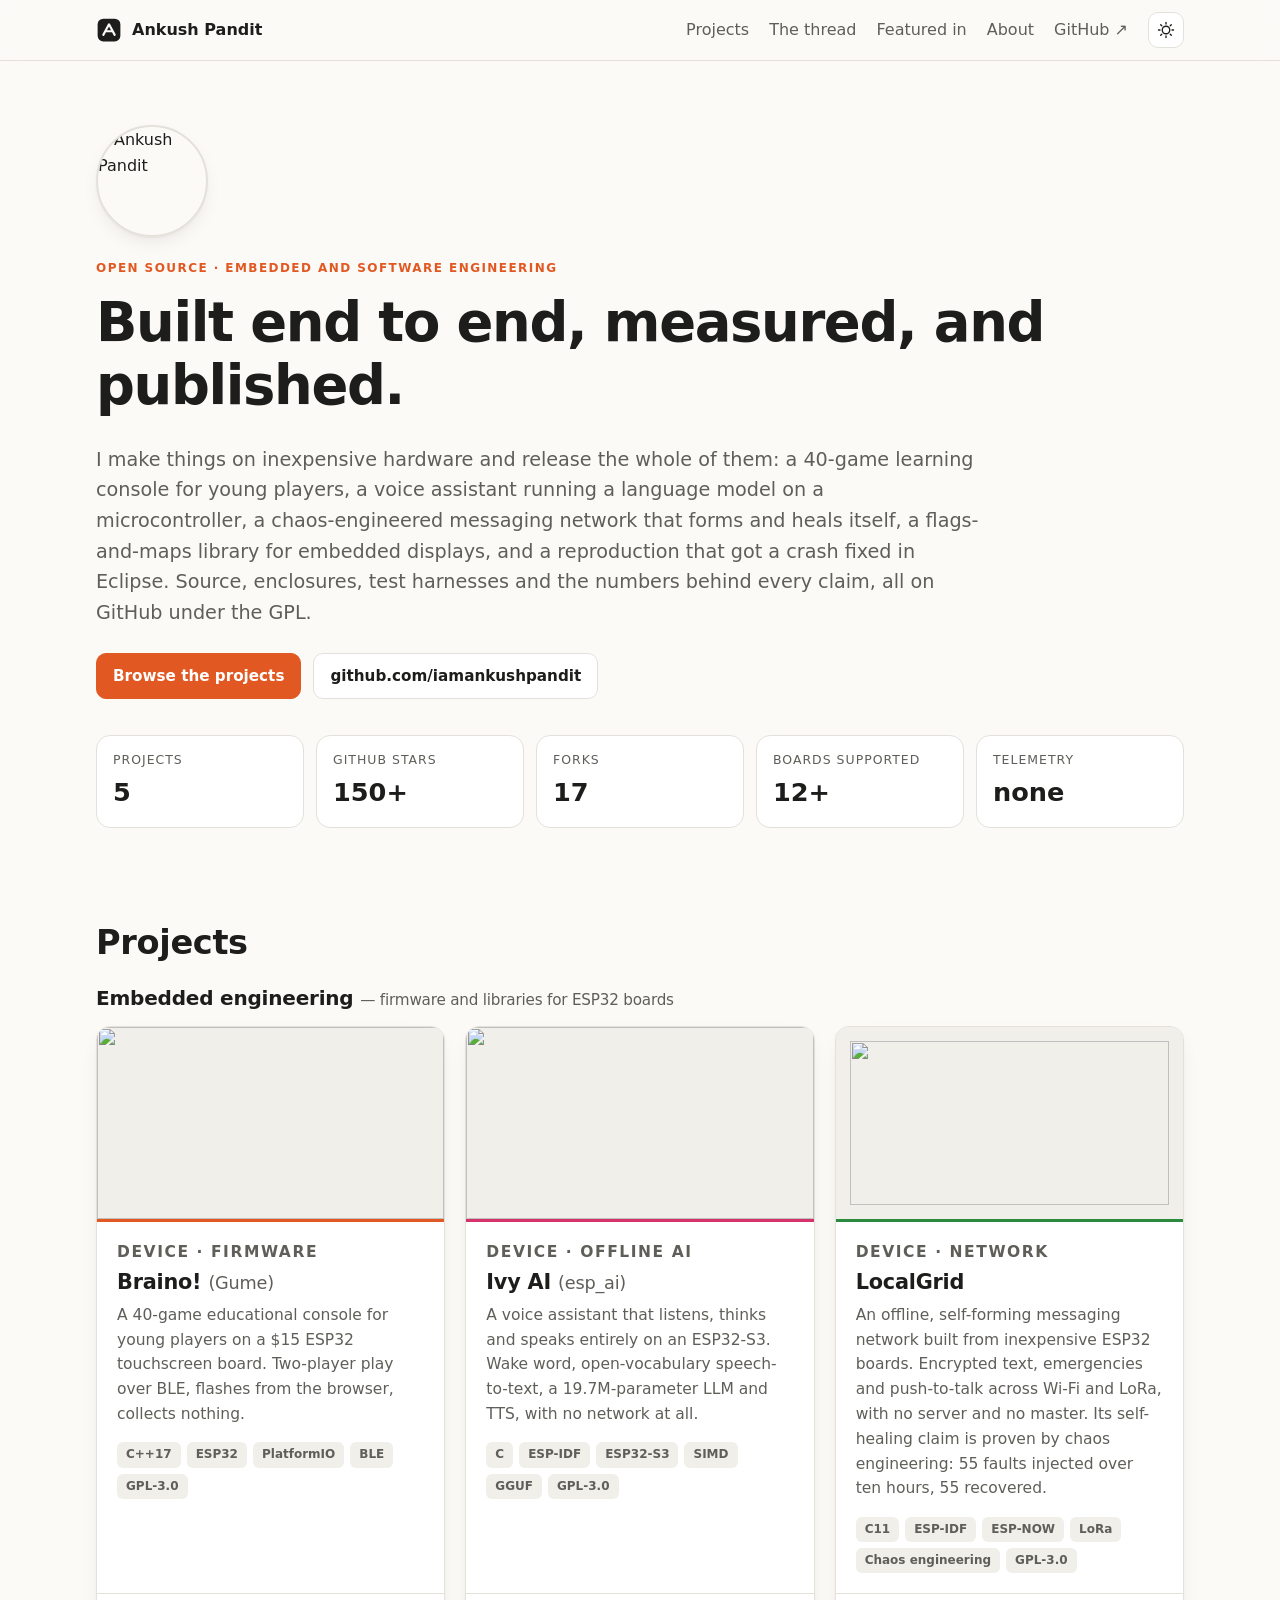
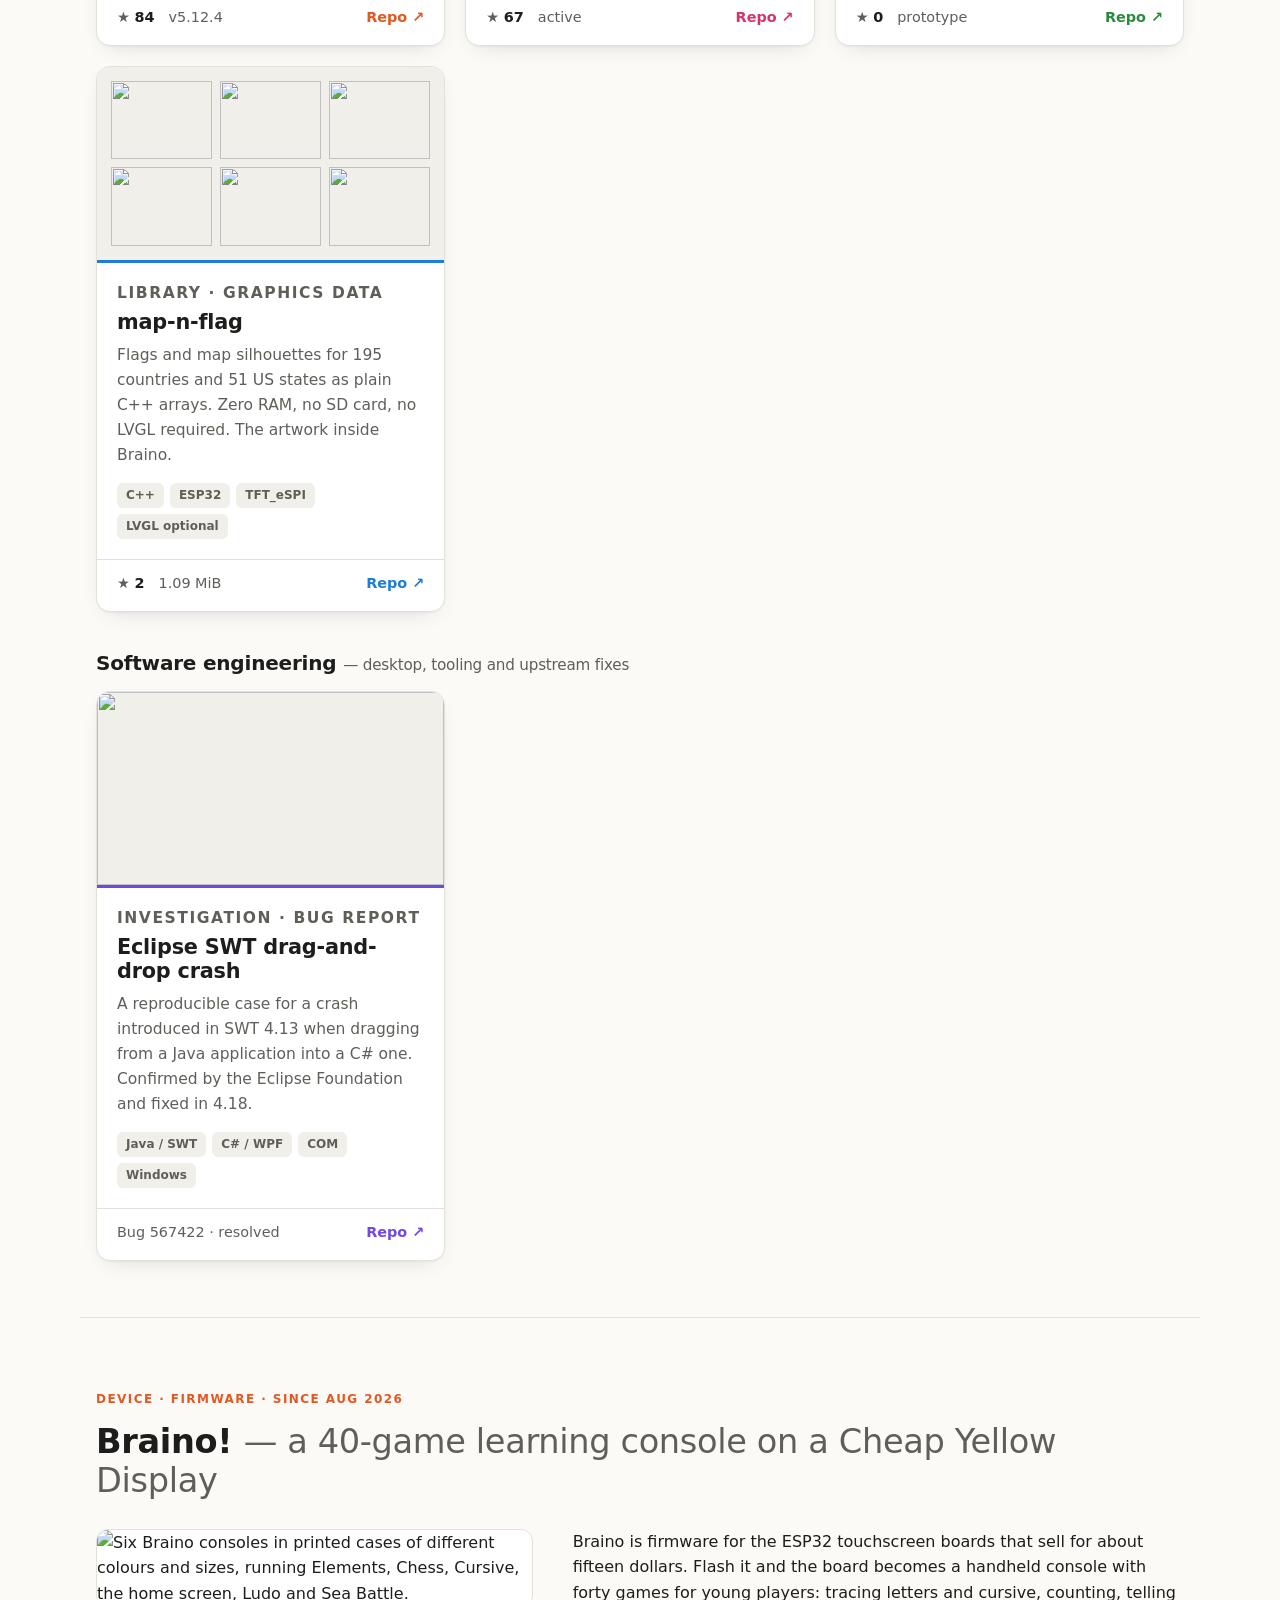
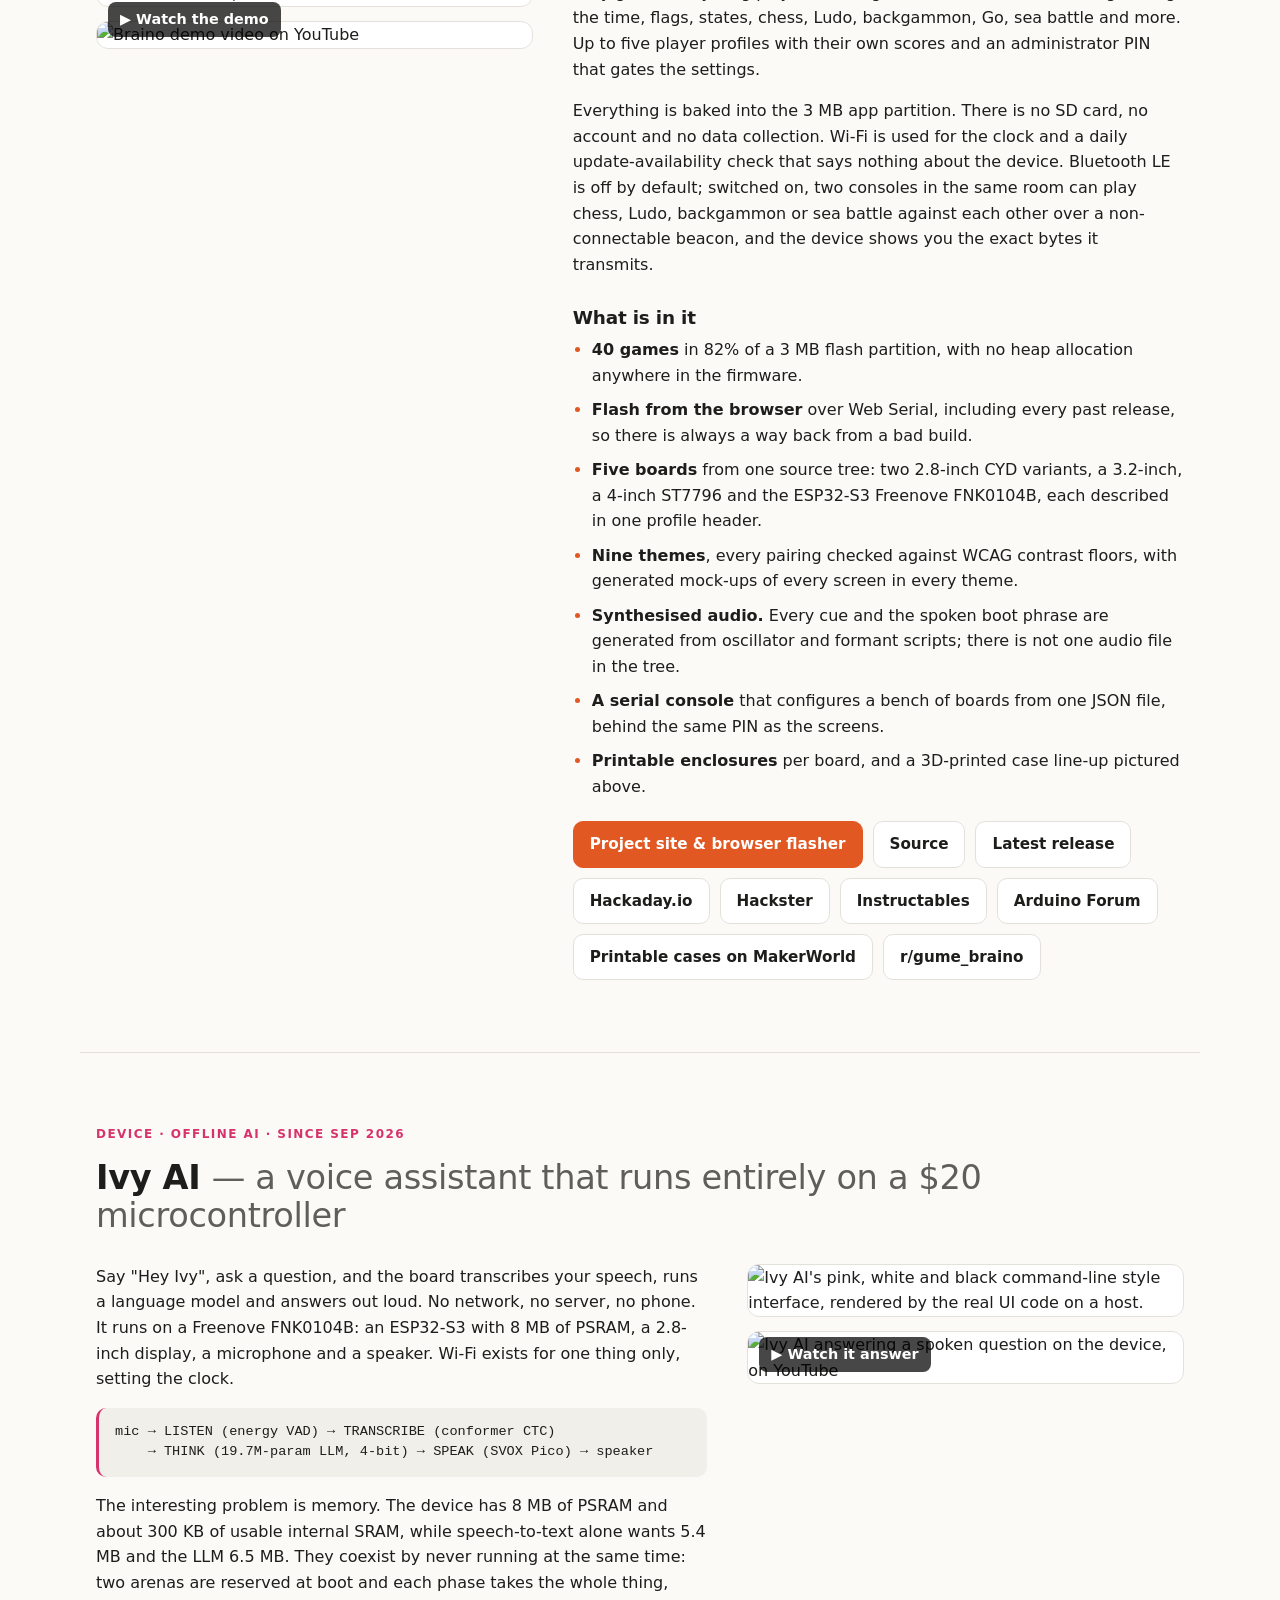
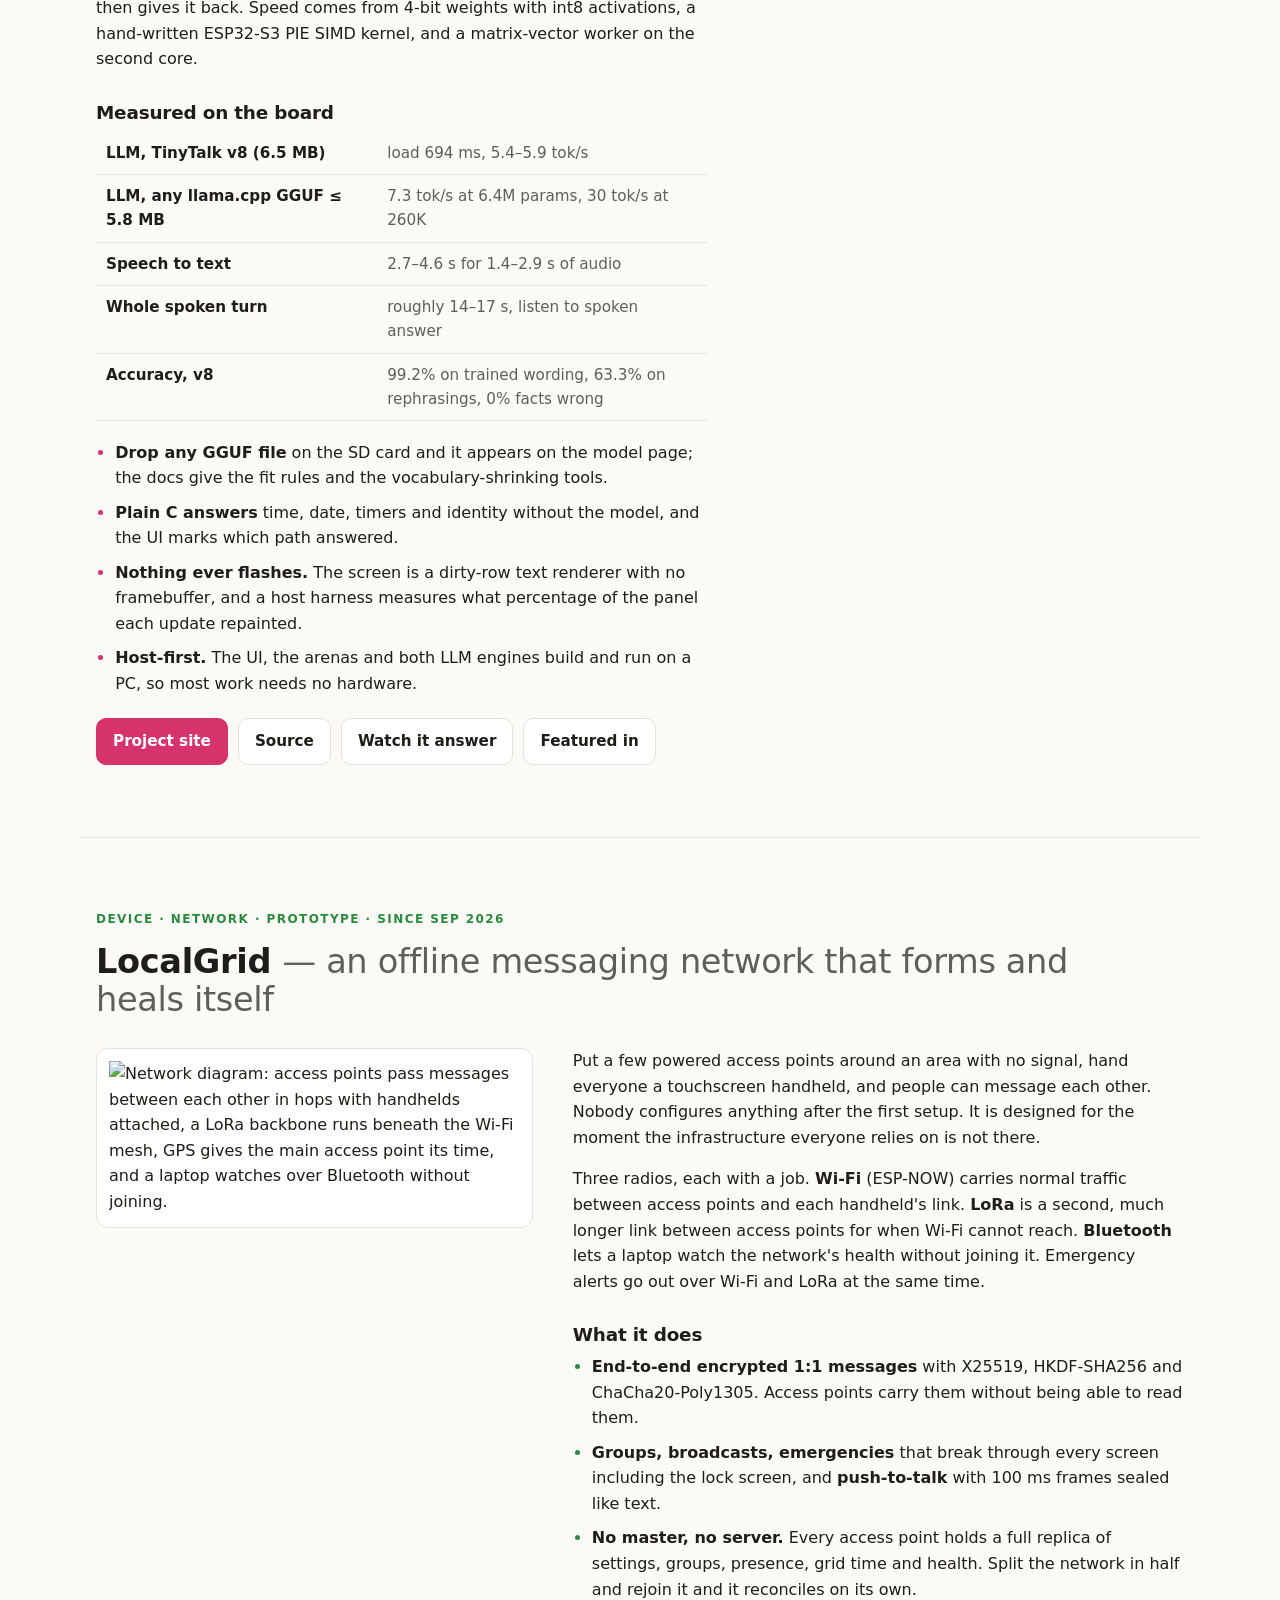
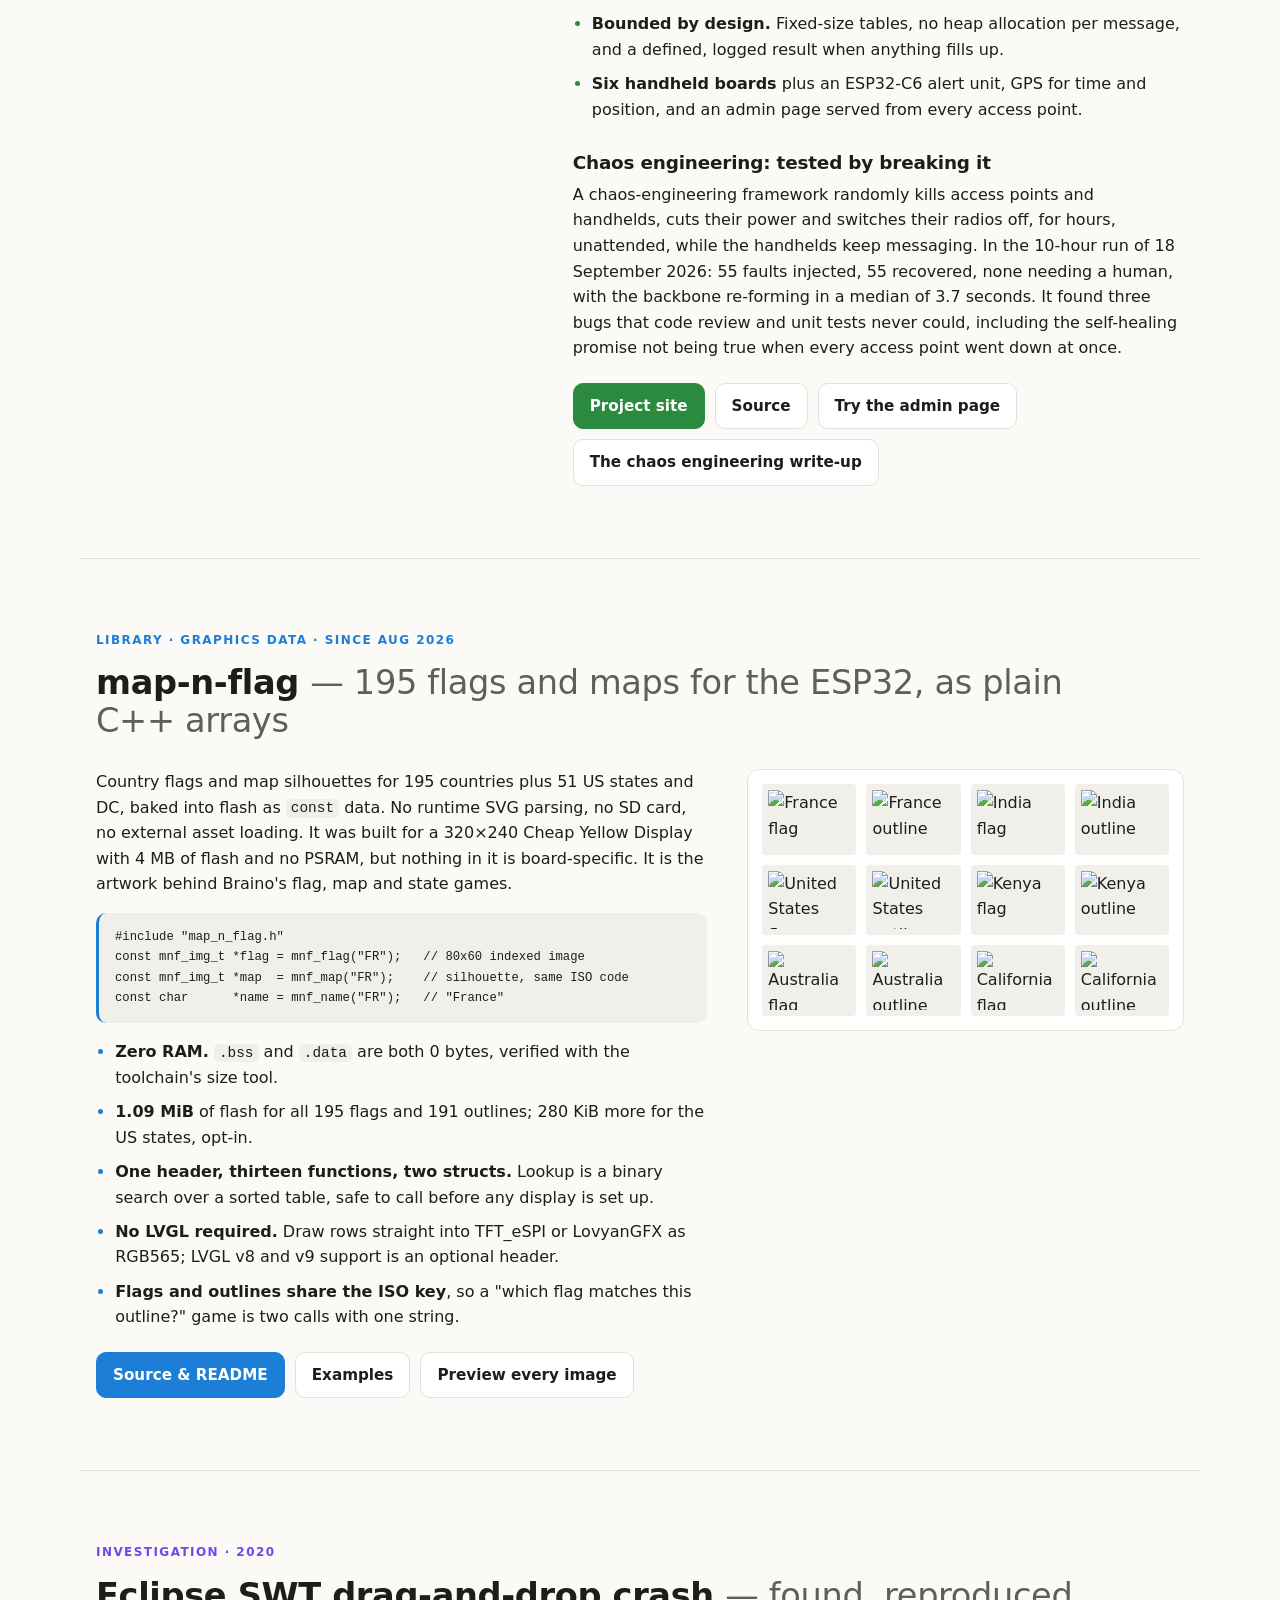
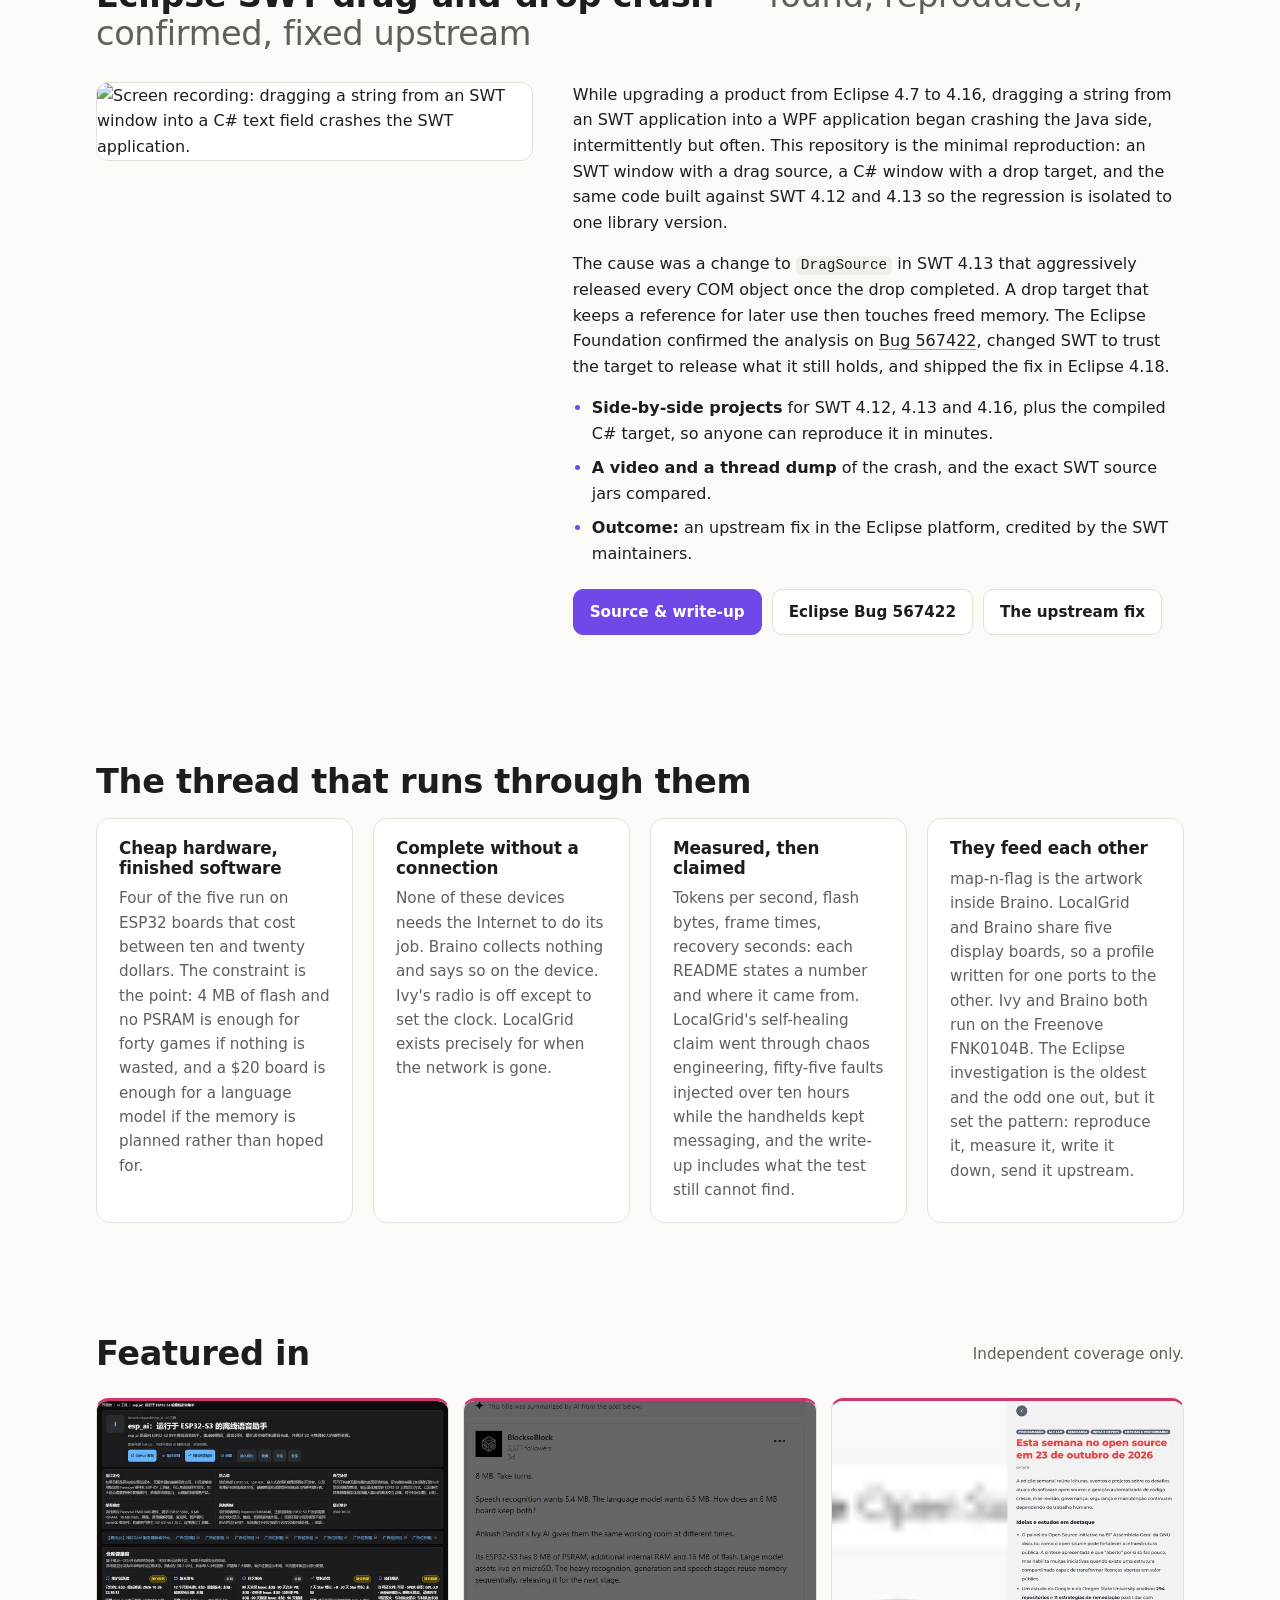
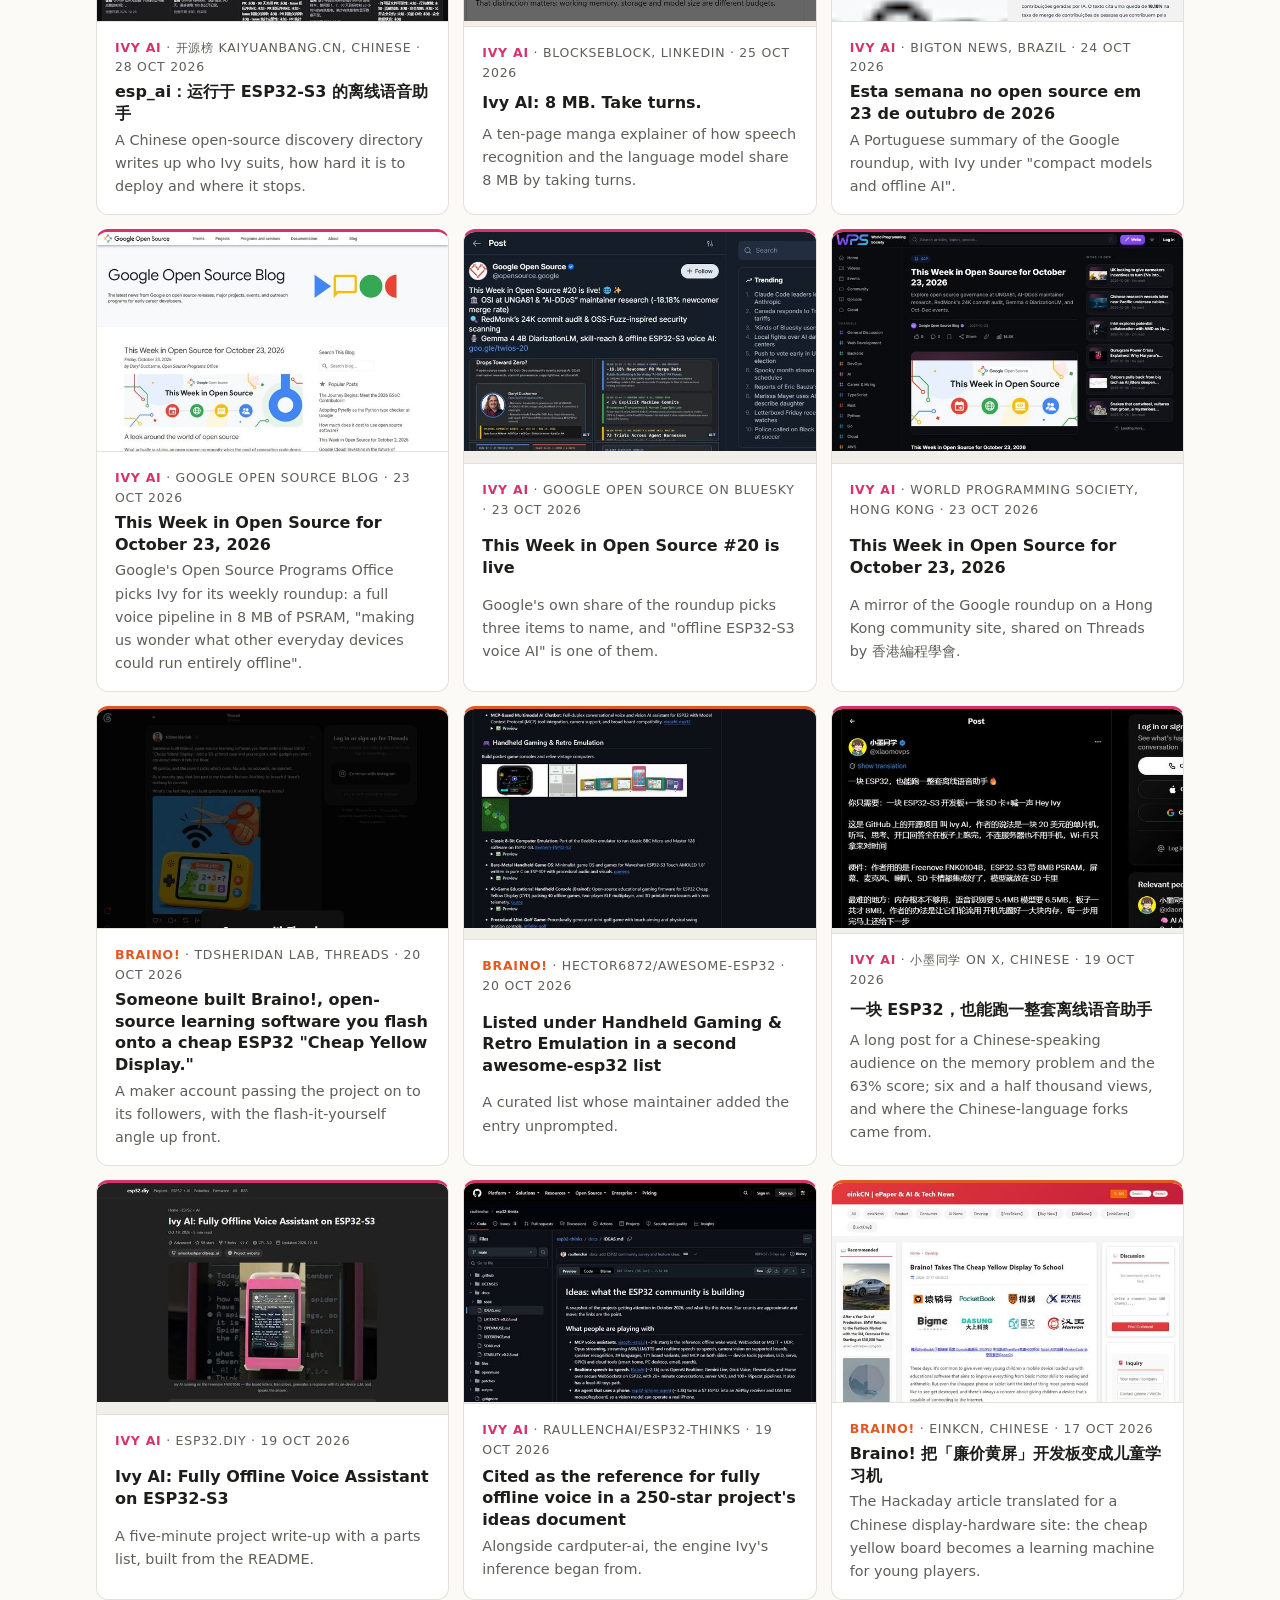
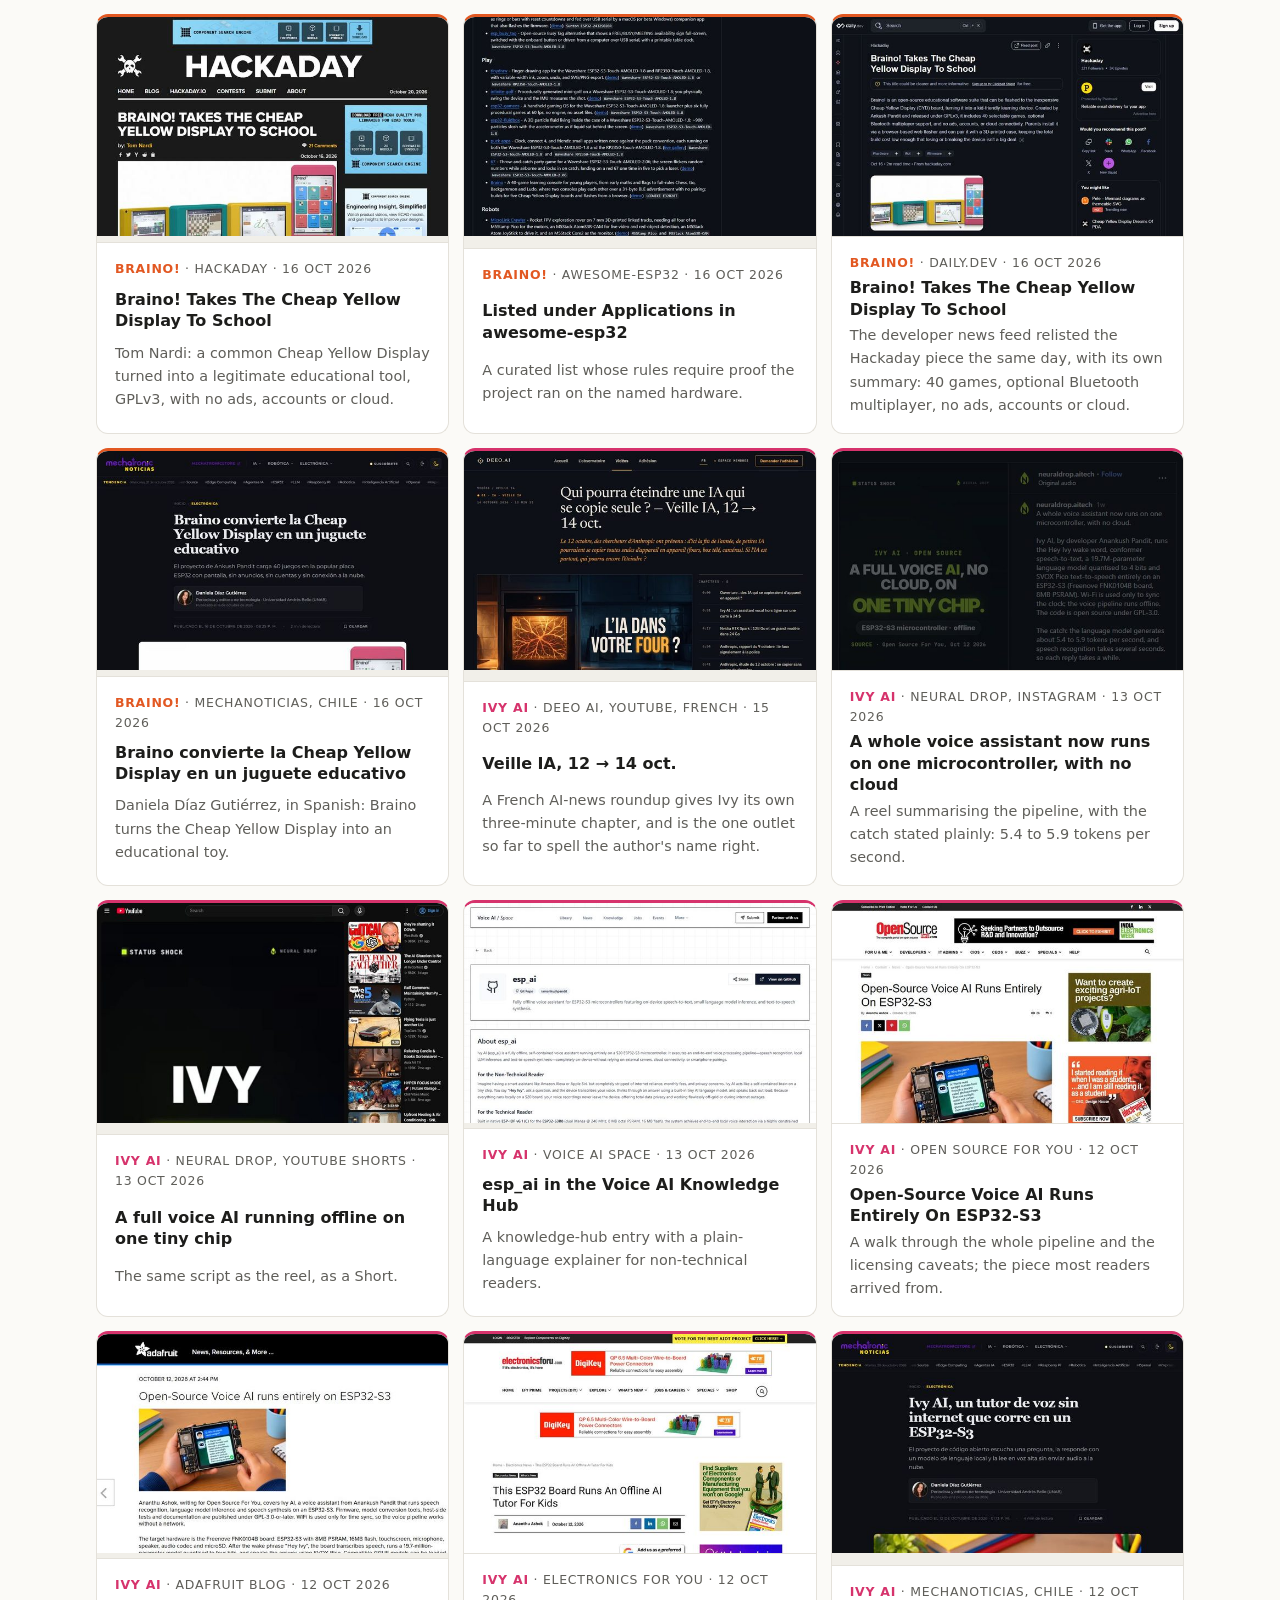
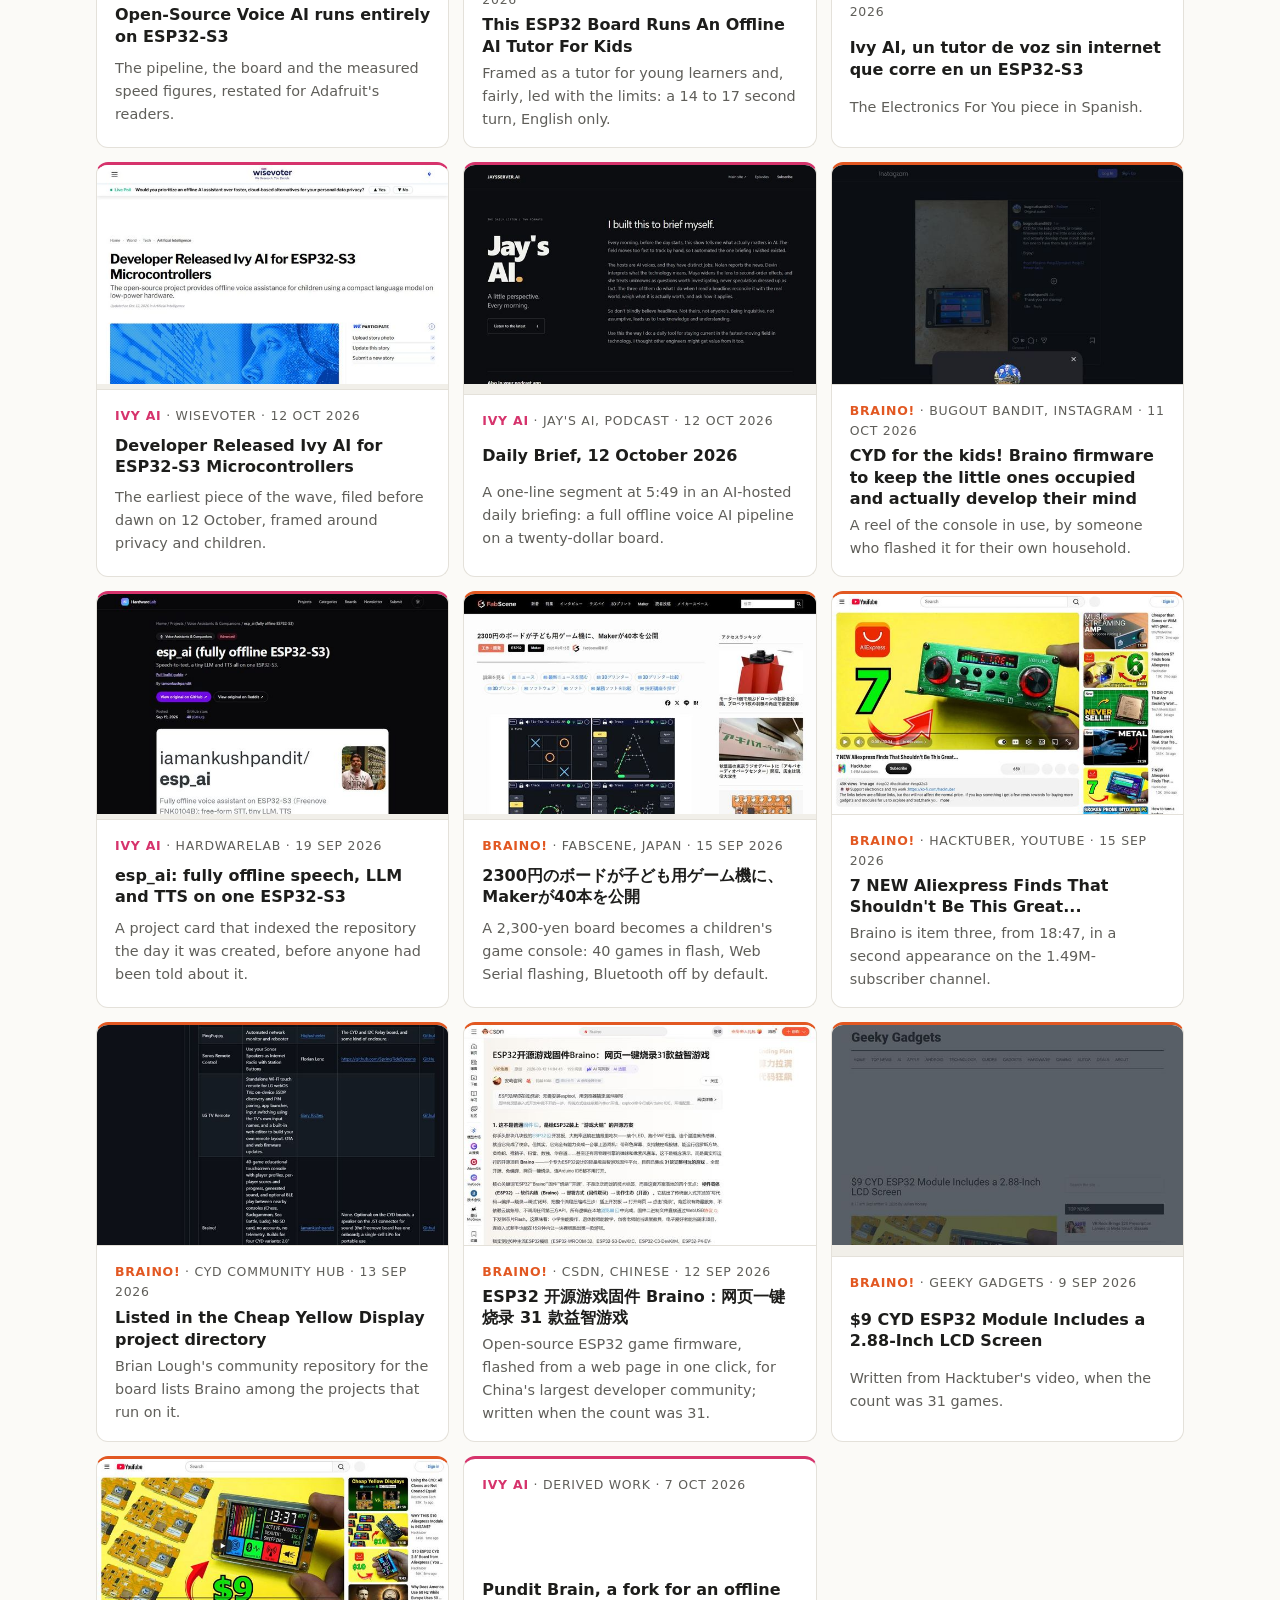
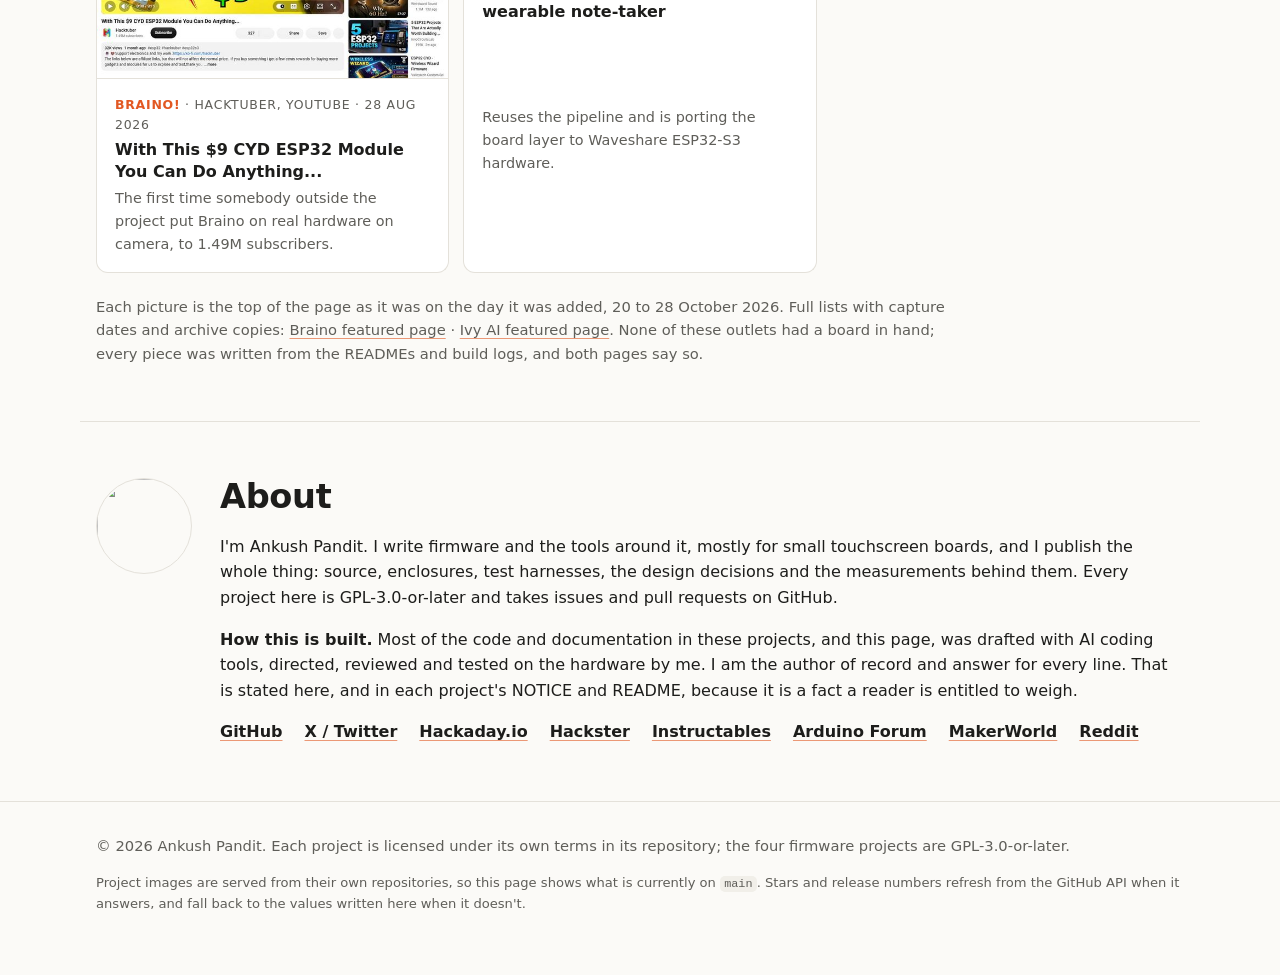
==== commit a79e8bfd: "Featured: BlockseBlock's LinkedIn explainer and the kaiyuanbang listing Co-Authored-By: Claude Opus " ====
--- a/index.html
+++ b/index.html
@@ -457,6 +457,18 @@
   </div>
   <ul class="featured-list">
     <li class="featured-item" style="--accent:#d6336c">
+      <a class="featured-shot" href="https://kaiyuanbang.cn/zh-cn/repo/iamankushpandit-esp-ai.html" aria-hidden="true" tabindex="-1"><img src="assets/featured/kaiyuanbang.jpg" alt="" width="640" height="400" loading="lazy"></a>
+      <span class="featured-meta"><span class="featured-project">Ivy AI</span> · 开源榜 kaiyuanbang.cn, Chinese · 28 Oct 2026</span>
+      <a href="https://kaiyuanbang.cn/zh-cn/repo/iamankushpandit-esp-ai.html">esp_ai：运行于 ESP32-S3 的离线语音助手</a>
+      <span class="featured-said">A Chinese open-source discovery directory writes up who Ivy suits, how hard it is to deploy and where it stops.</span>
+    </li>
+    <li class="featured-item" style="--accent:#d6336c">
+      <a class="featured-shot" href="https://www.linkedin.com/posts/ivy-ai-8-mb-take-turns-ugcPost-7520077602032906240-ub8x/" aria-hidden="true" tabindex="-1"><img src="assets/featured/linkedin_blockseblock.jpg" alt="" width="640" height="400" loading="lazy"></a>
+      <span class="featured-meta"><span class="featured-project">Ivy AI</span> · BlockseBlock, LinkedIn · 25 Oct 2026</span>
+      <a href="https://www.linkedin.com/posts/ivy-ai-8-mb-take-turns-ugcPost-7520077602032906240-ub8x/">Ivy AI: 8 MB. Take turns.</a>
+      <span class="featured-said">A ten-page manga explainer of how speech recognition and the language model share 8 MB by taking turns.</span>
+    </li>
+    <li class="featured-item" style="--accent:#d6336c">
       <a class="featured-shot" href="https://bigton.com.br/noticia.php?slug=esta-semana-no-open-source-em-23-de-outubro-de-2026" aria-hidden="true" tabindex="-1"><img src="assets/featured/bigton.jpg" alt="" width="640" height="400" loading="lazy"></a>
       <span class="featured-meta"><span class="featured-project">Ivy AI</span> · BigTon News, Brazil · 24 Oct 2026</span>
       <a href="https://bigton.com.br/noticia.php?slug=esta-semana-no-open-source-em-23-de-outubro-de-2026">Esta semana no open source em 23 de outubro de 2026</a>
@@ -655,7 +667,7 @@
     </li>
   </ul>
   <p class="featured-sources">
-    Each picture is the top of the page as it was on the day it was added, 20 to 26 October 2026. Full lists with capture dates and archive copies:
+    Each picture is the top of the page as it was on the day it was added, 20 to 28 October 2026. Full lists with capture dates and archive copies:
     <a href="https://iamankushpandit.github.io/Gume/featured.html">Braino featured page</a> ·
     <a href="https://iamankushpandit.github.io/esp_ai/#featured">Ivy AI featured page</a>.
     None of these outlets had a board in hand; every piece was written from the READMEs and build logs, and both pages say so.
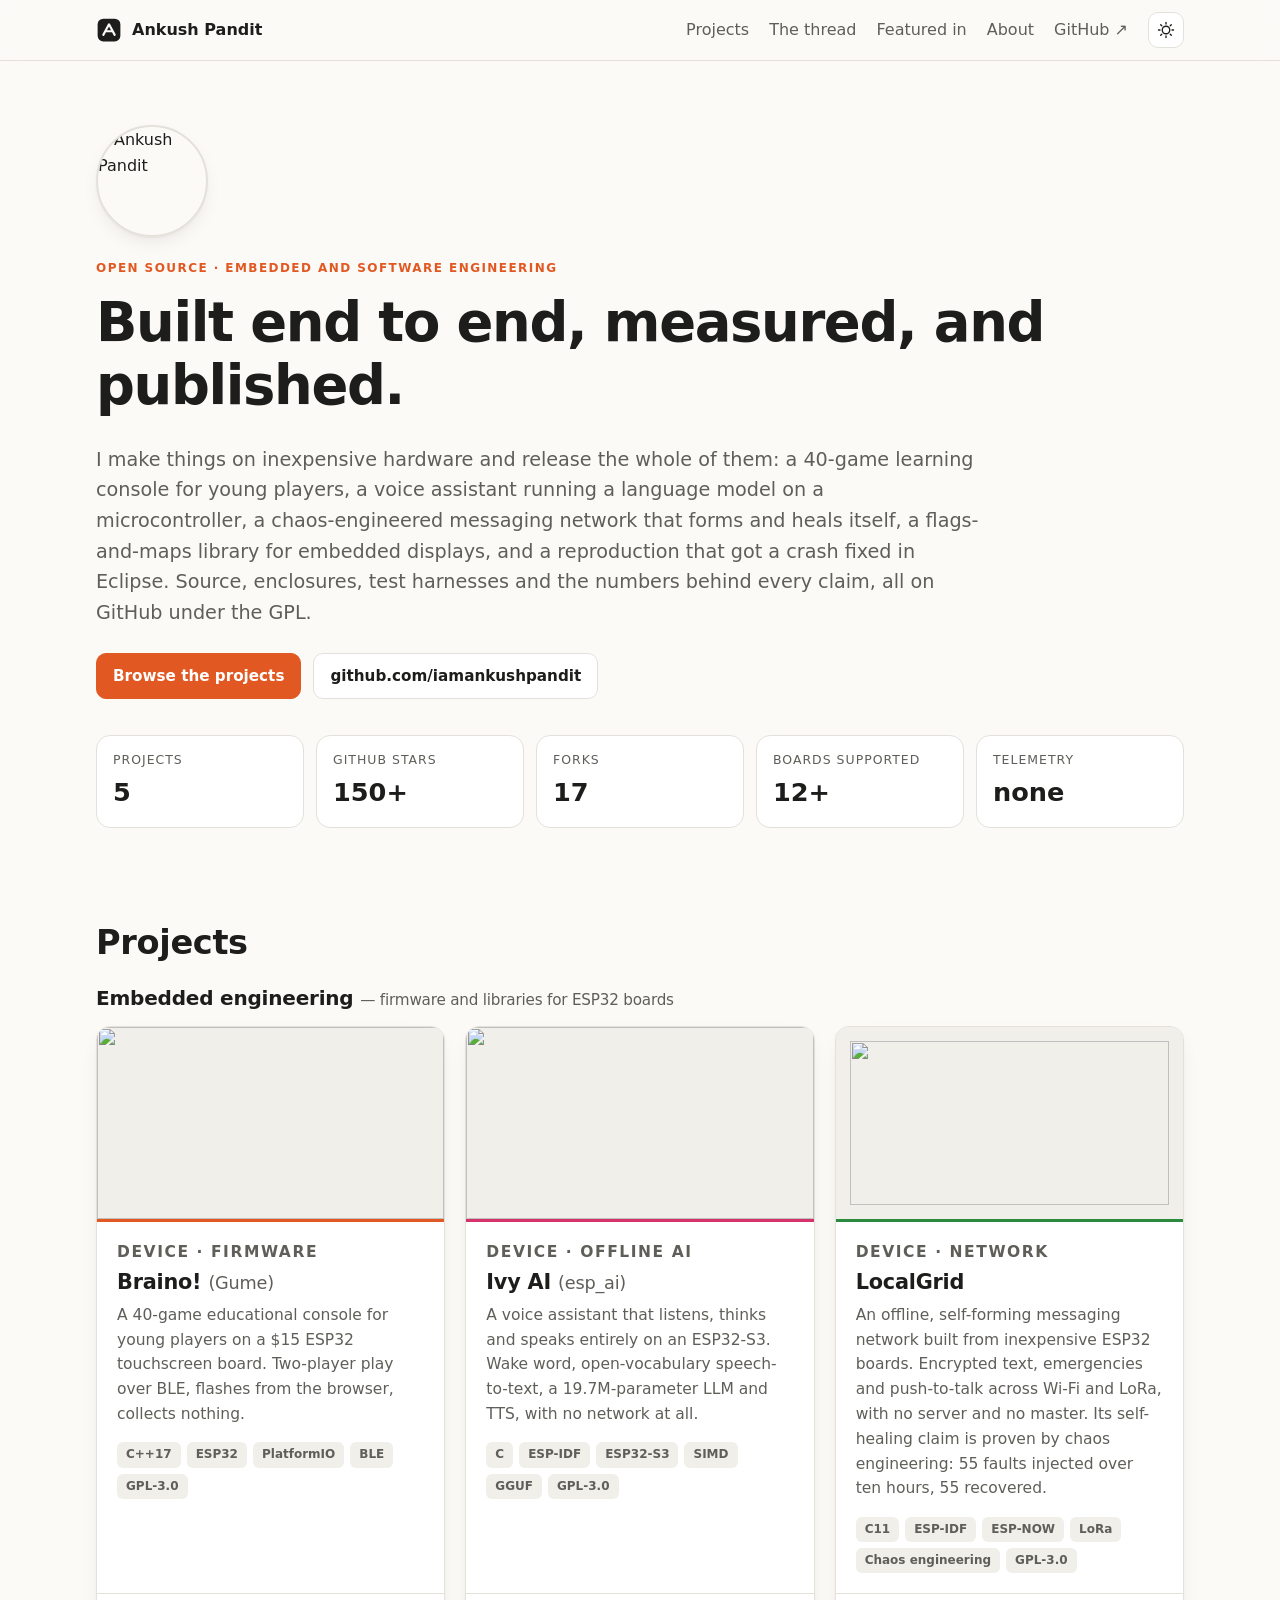
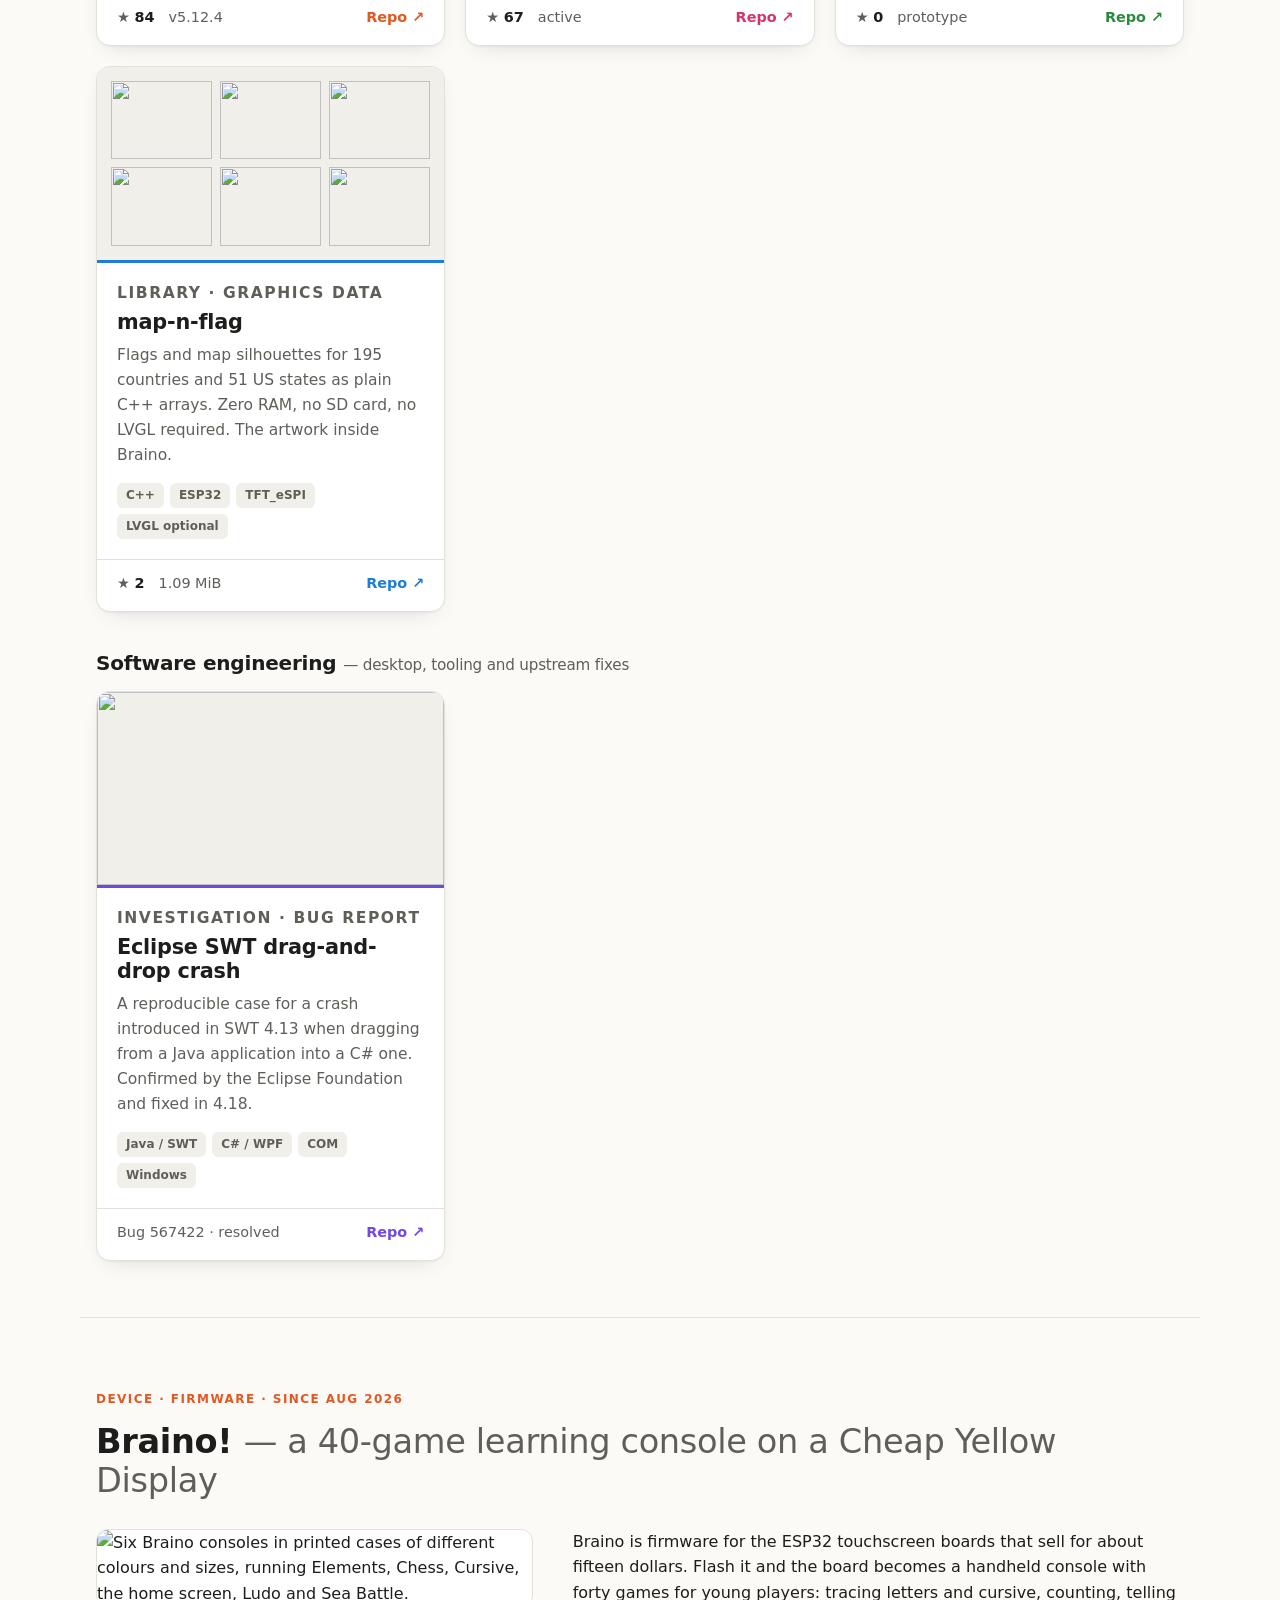
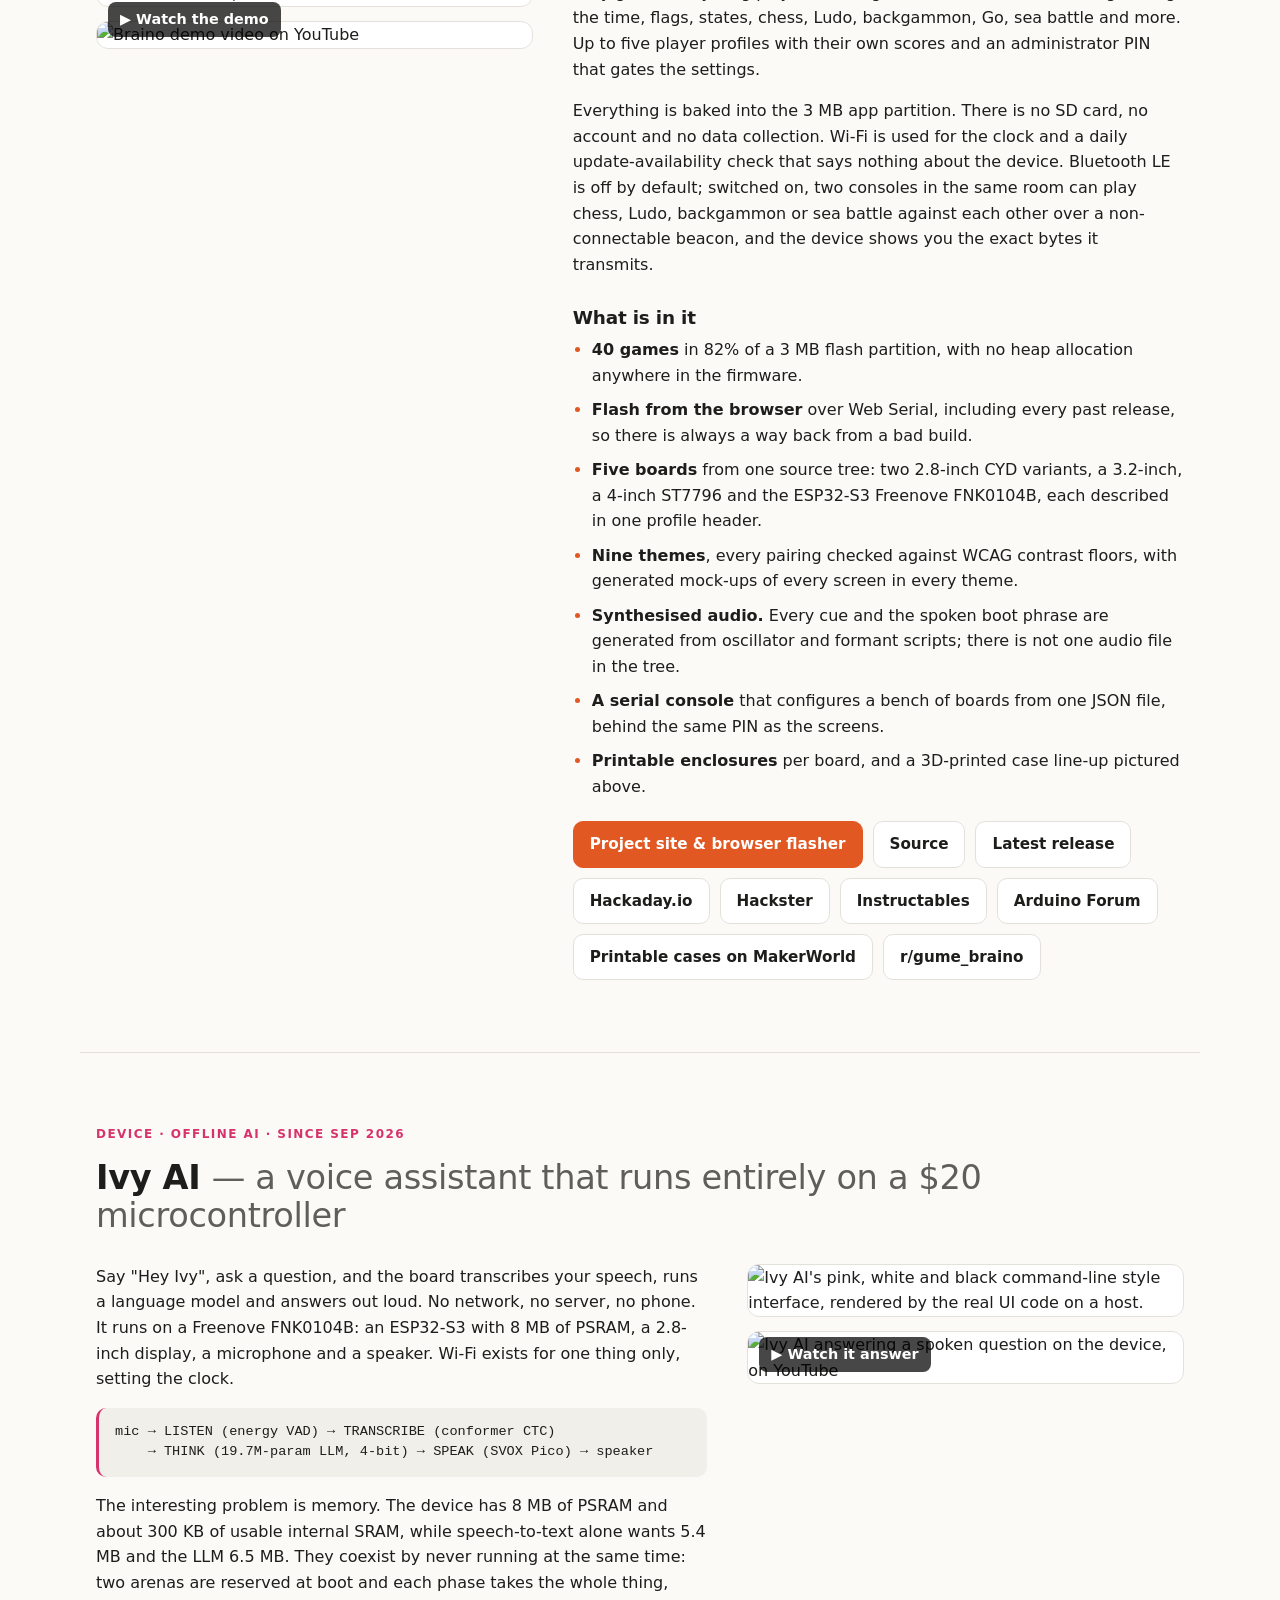
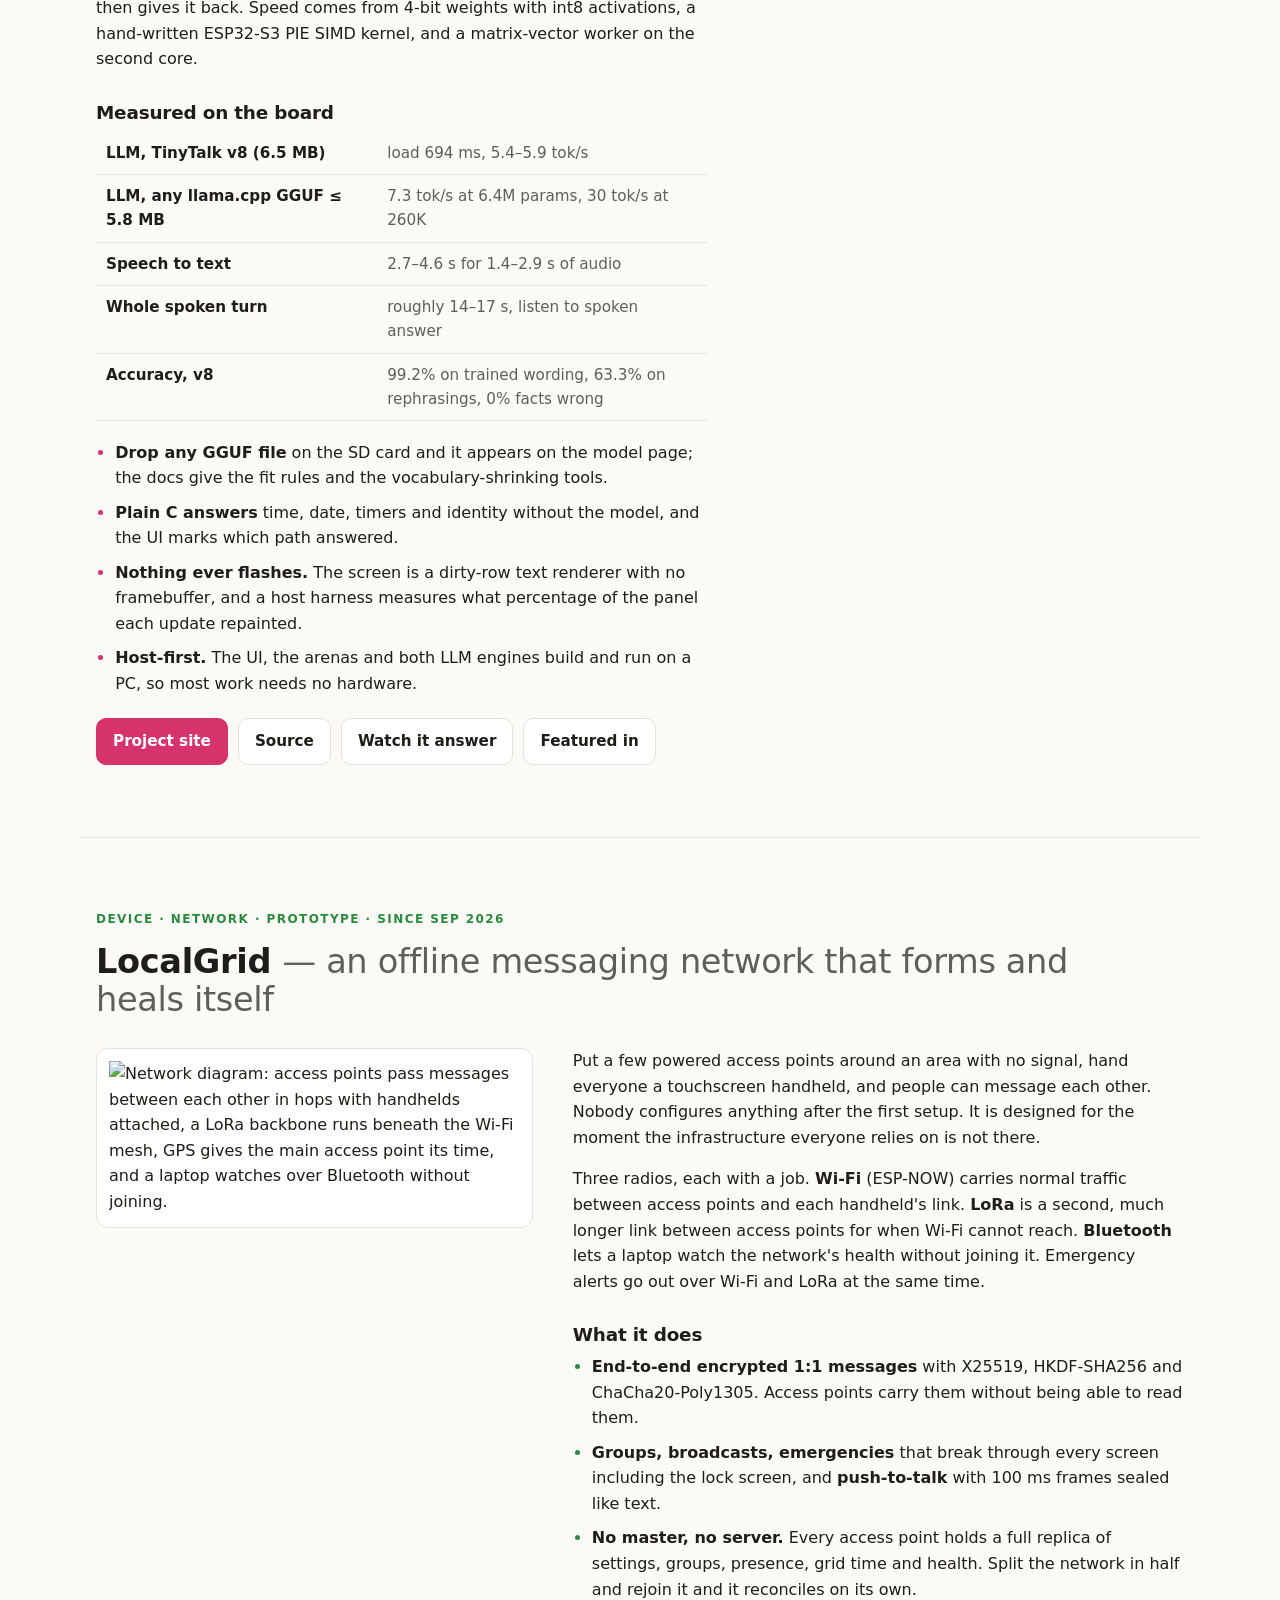
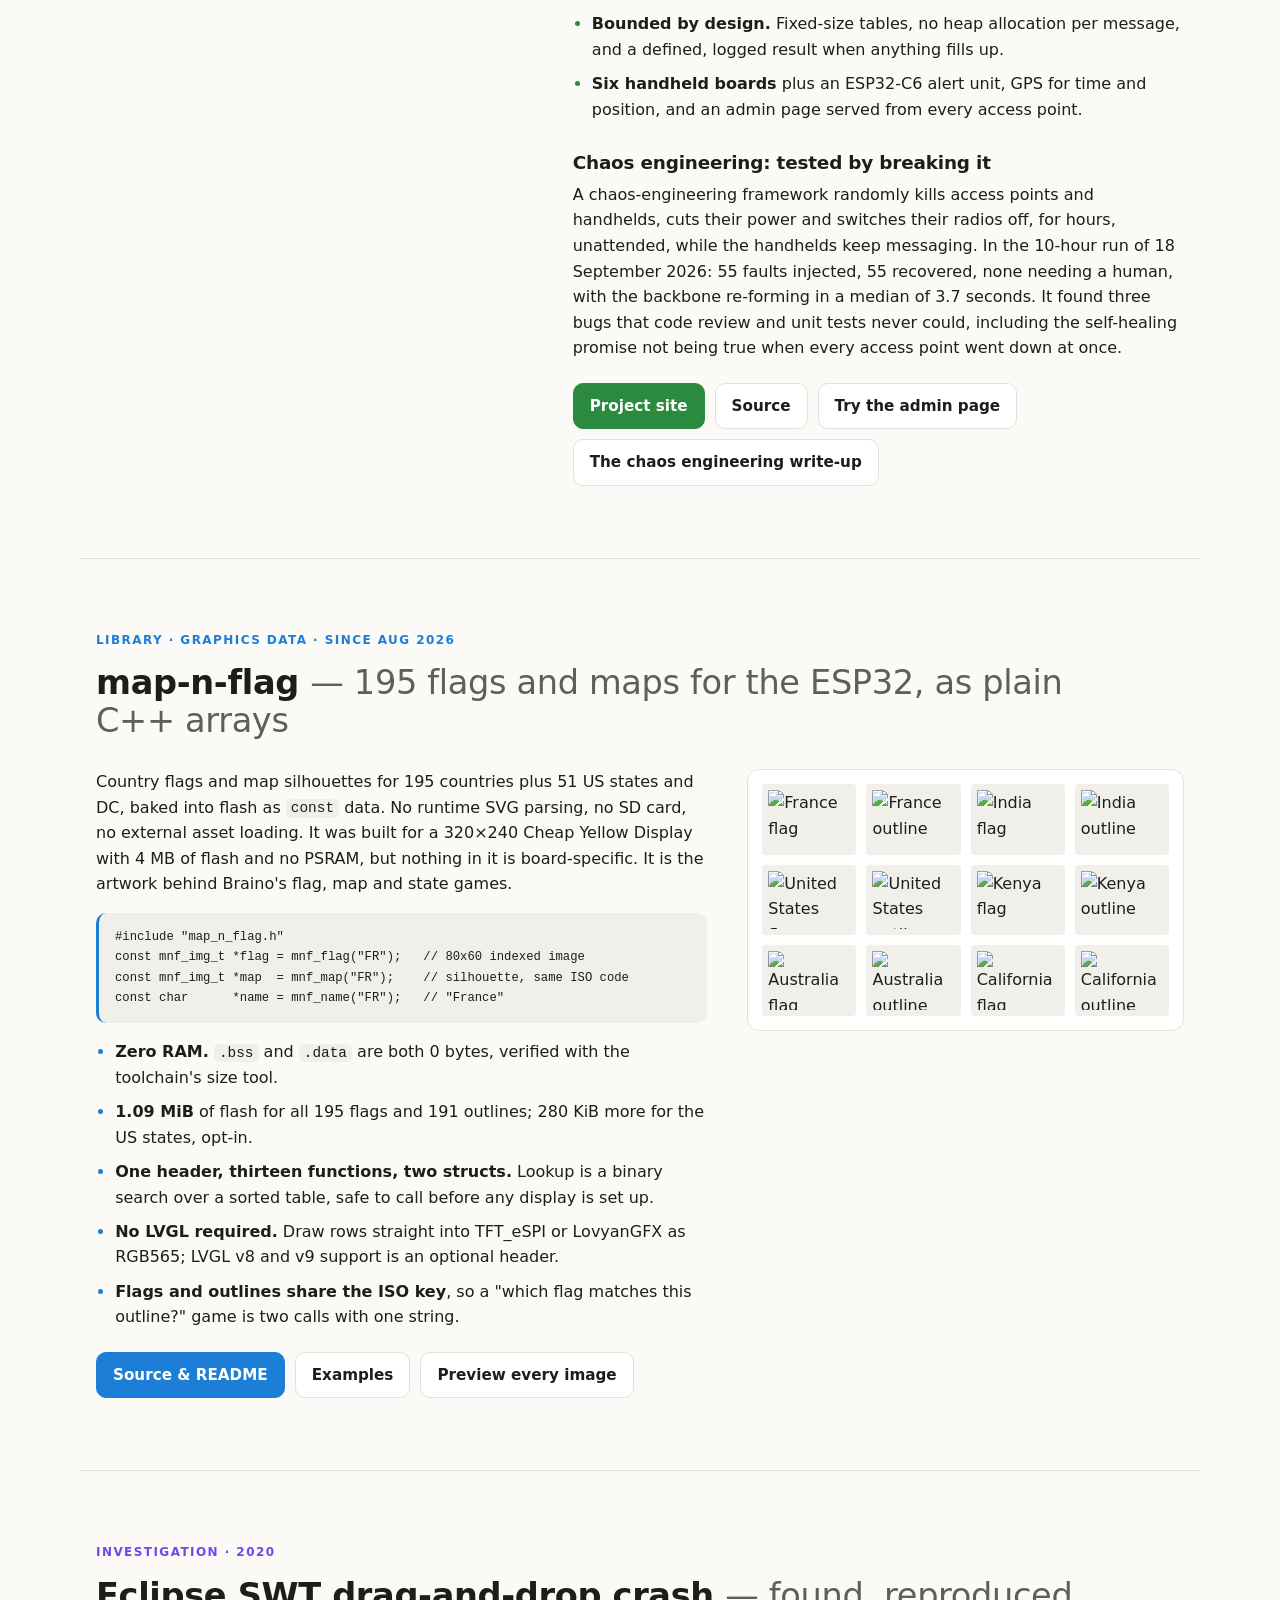
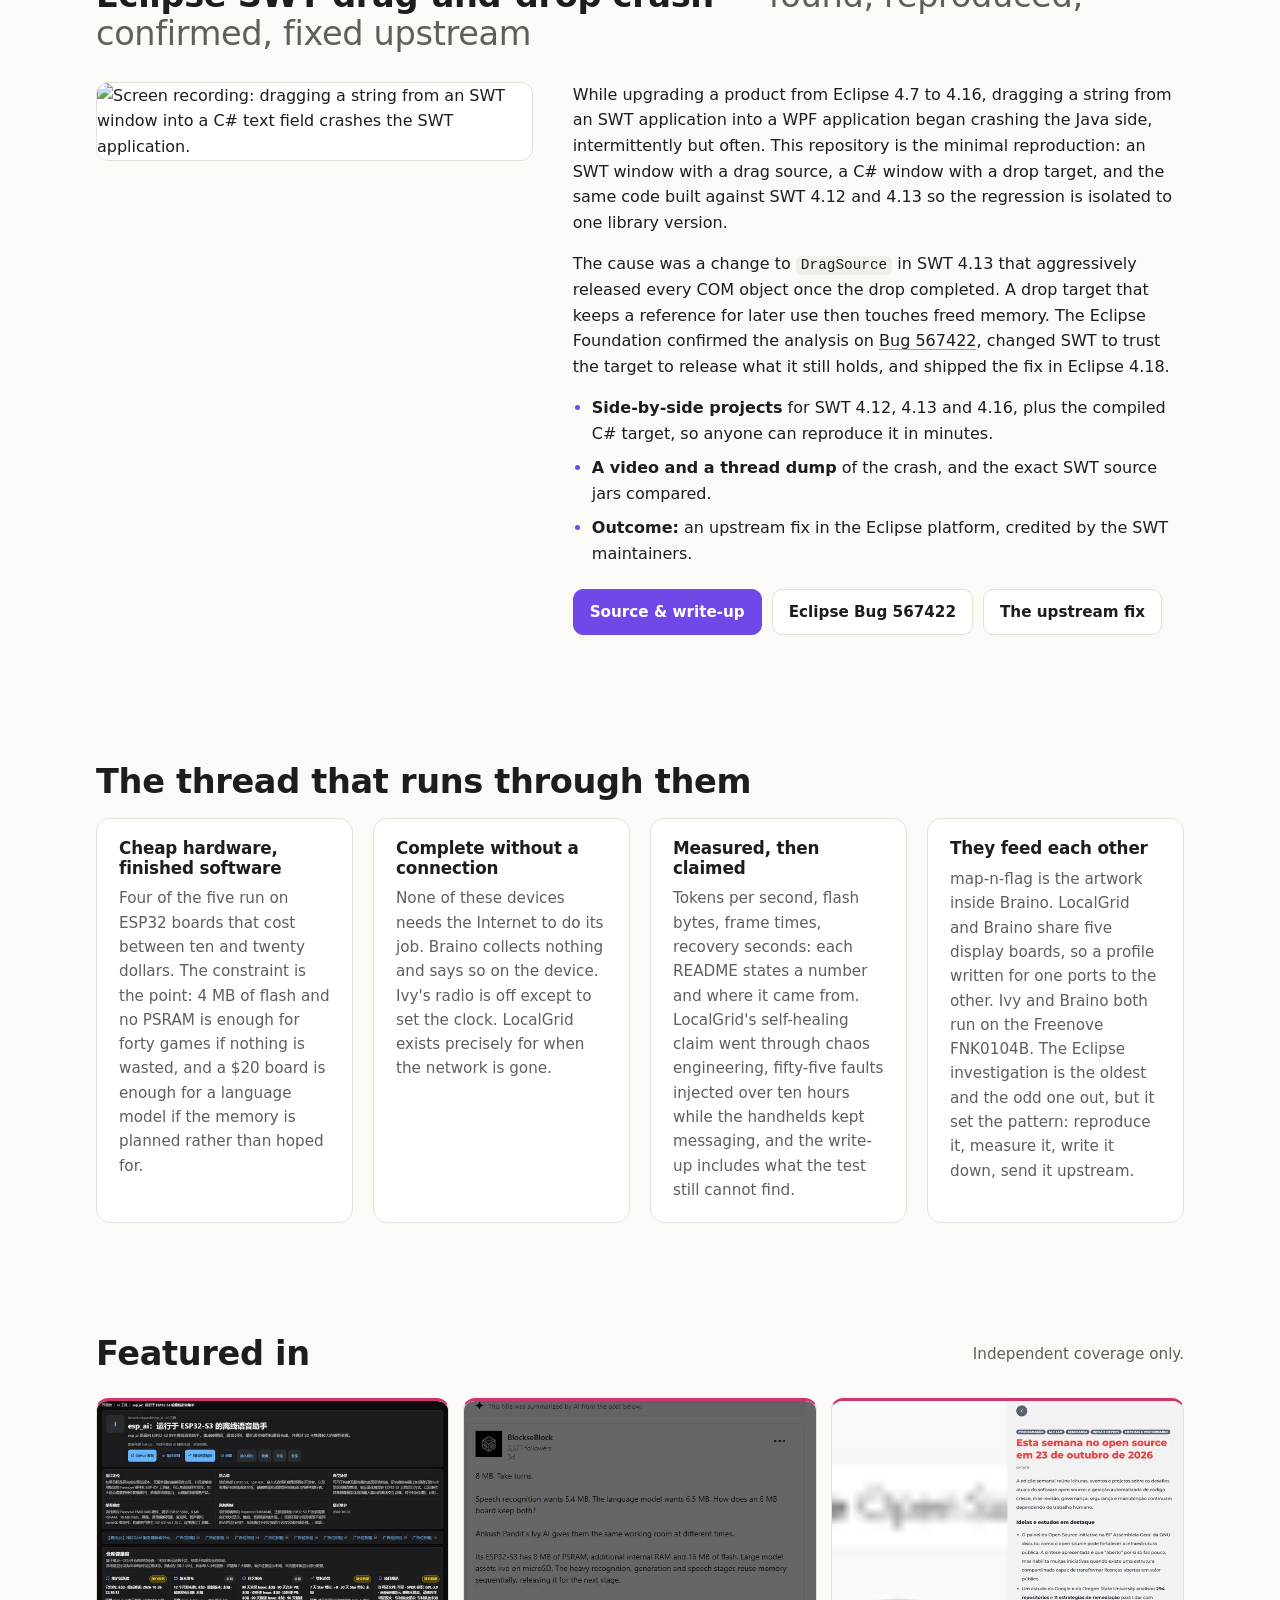
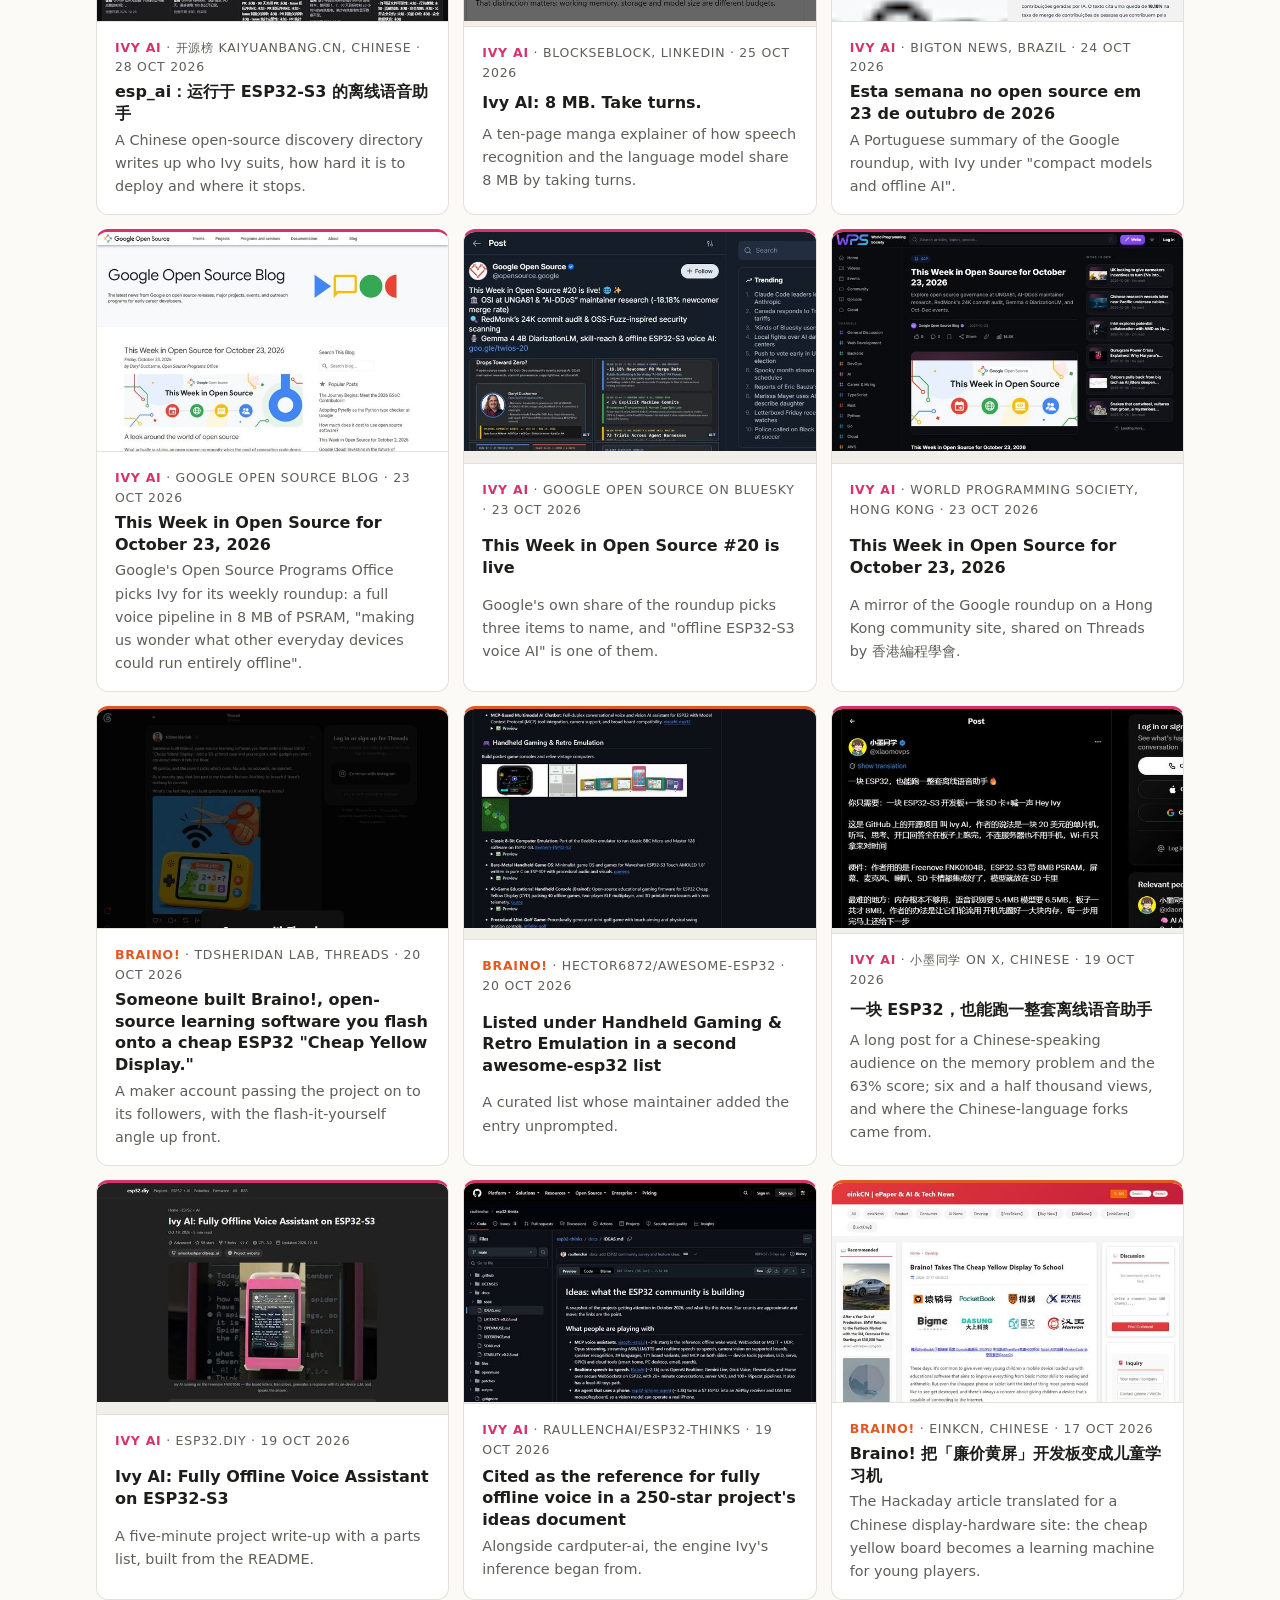
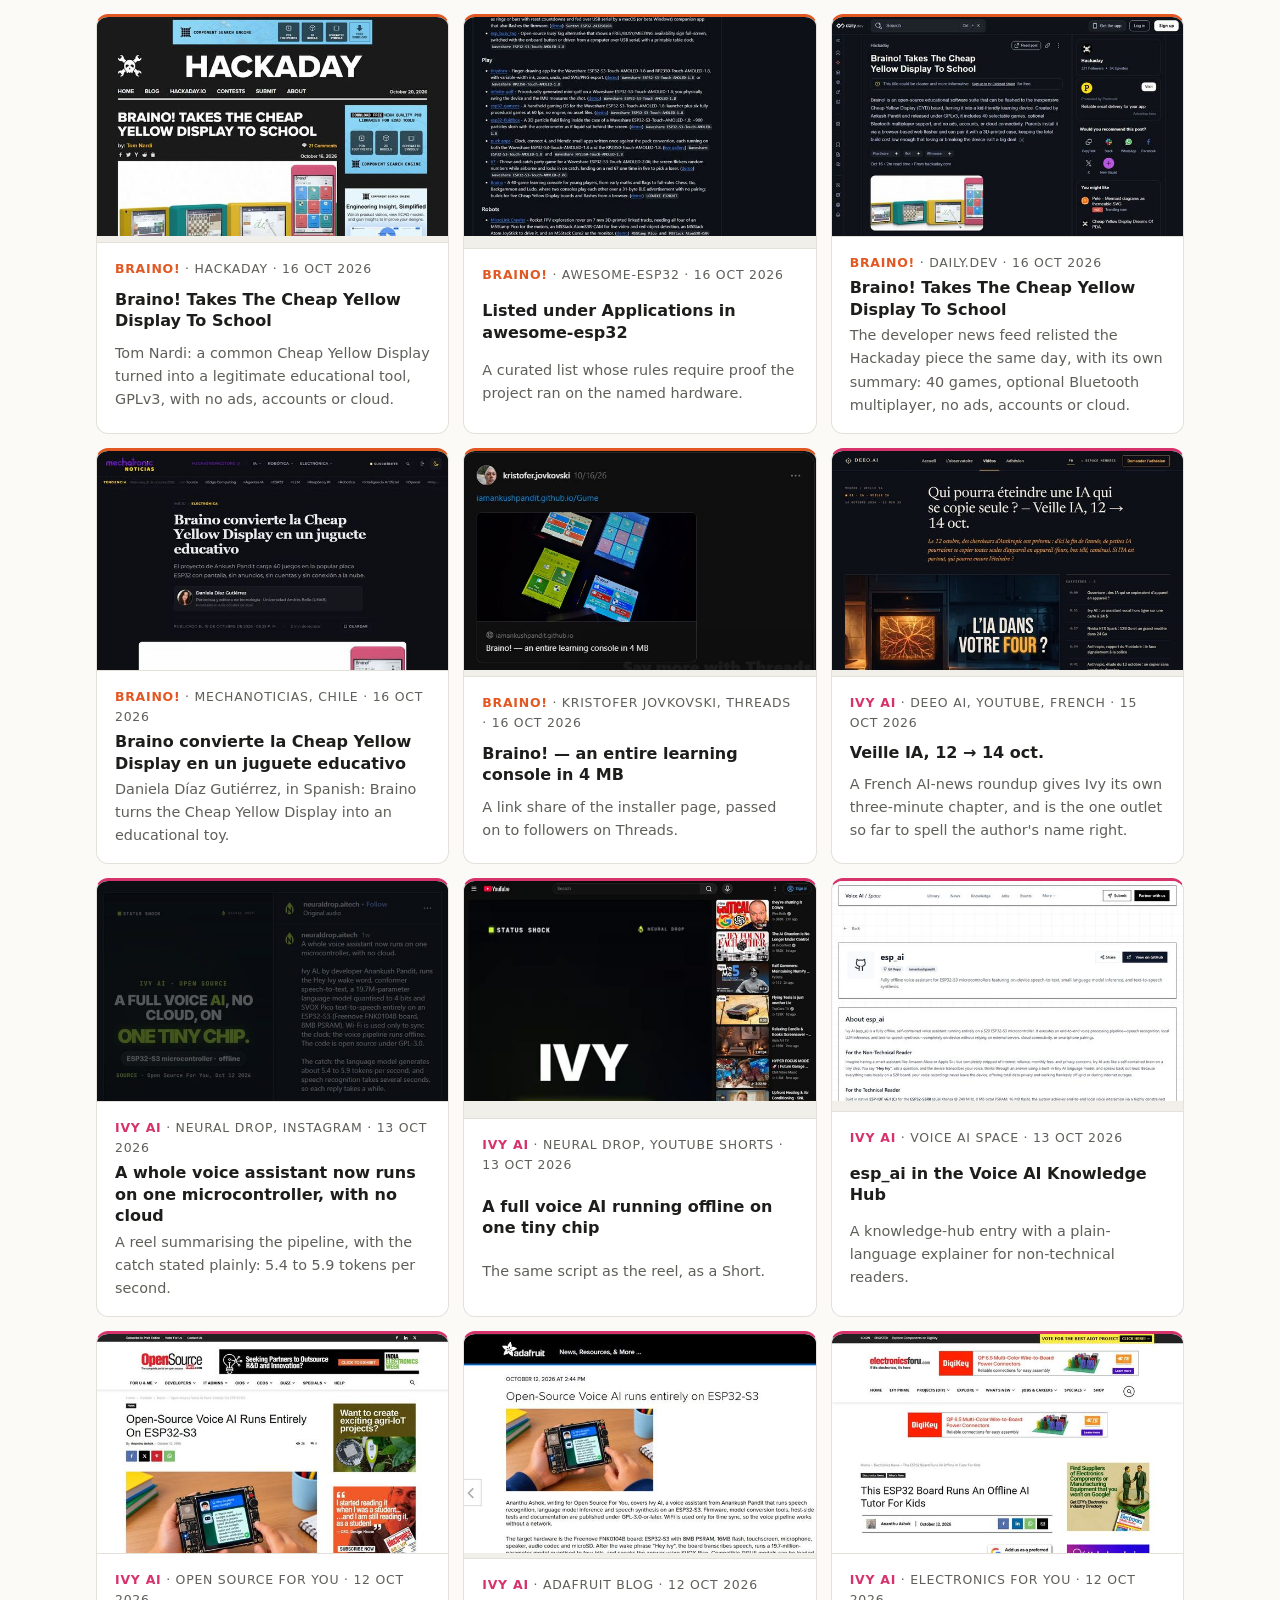
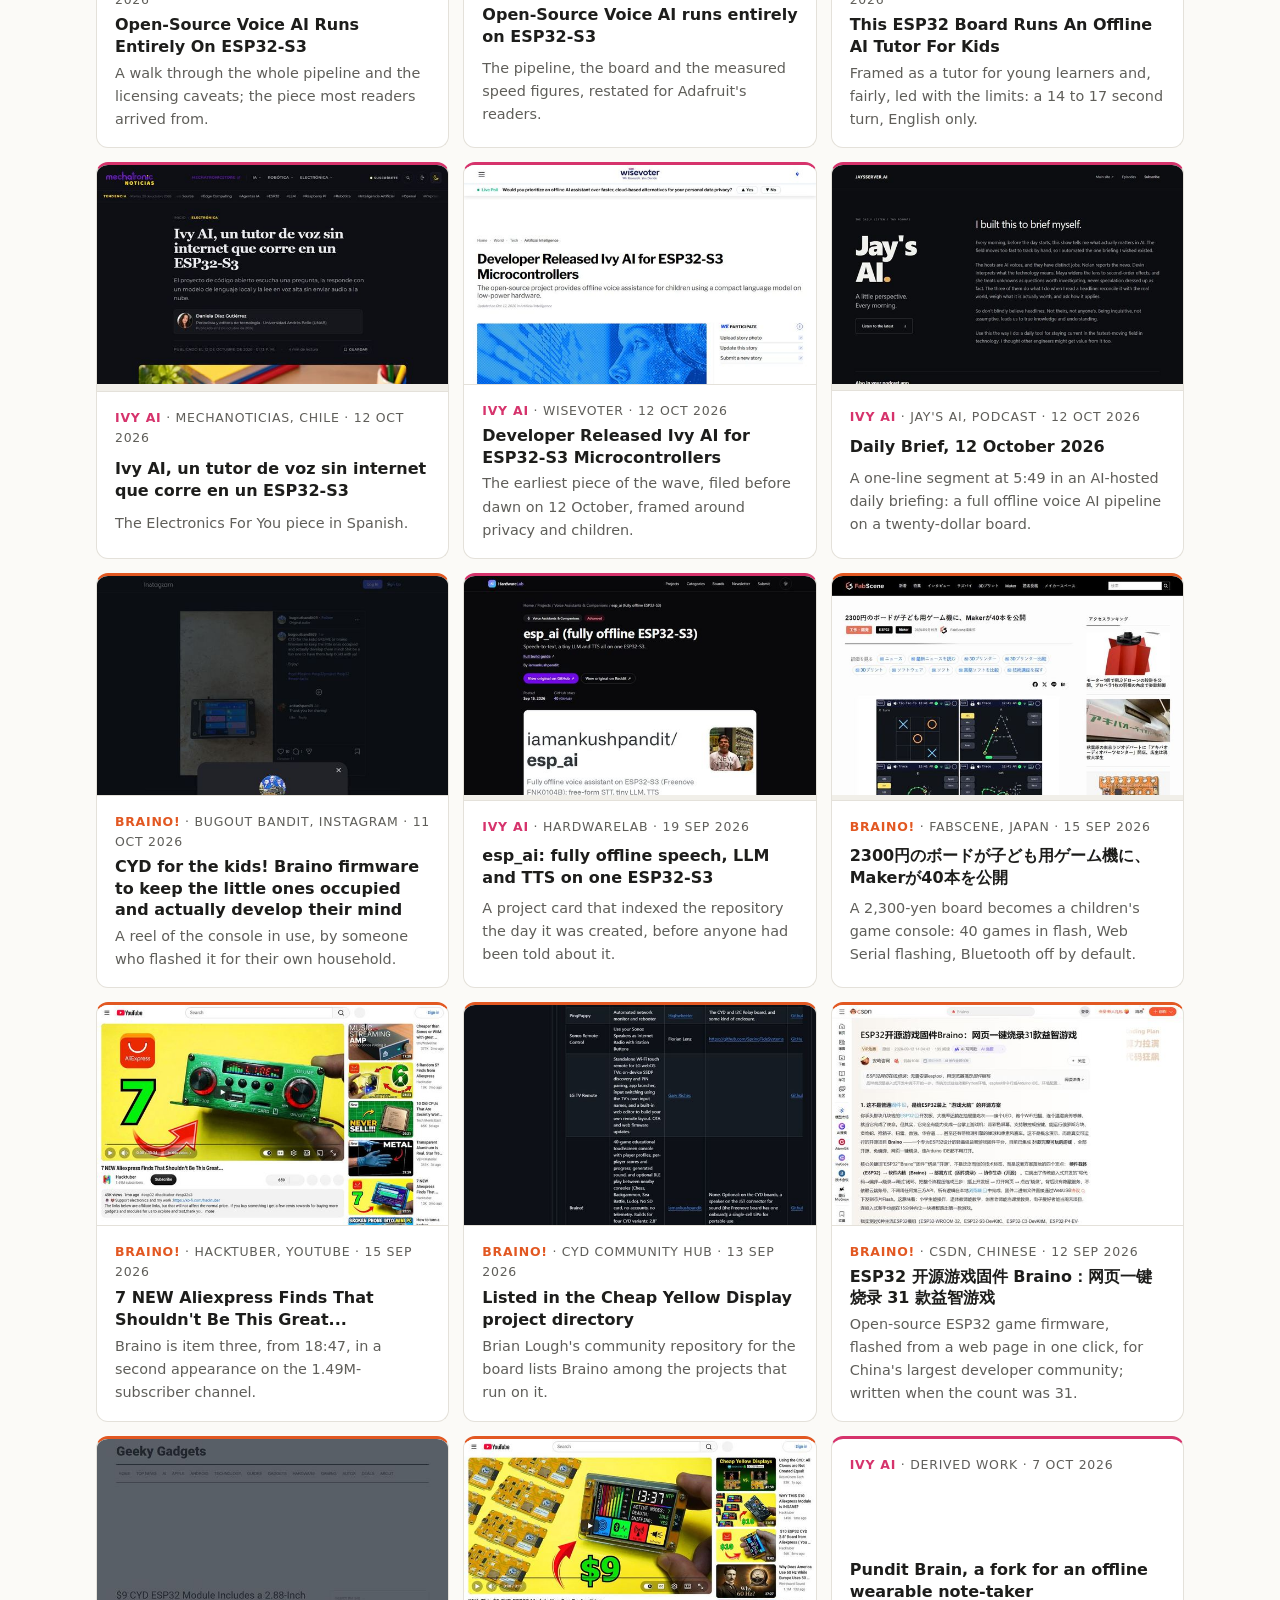
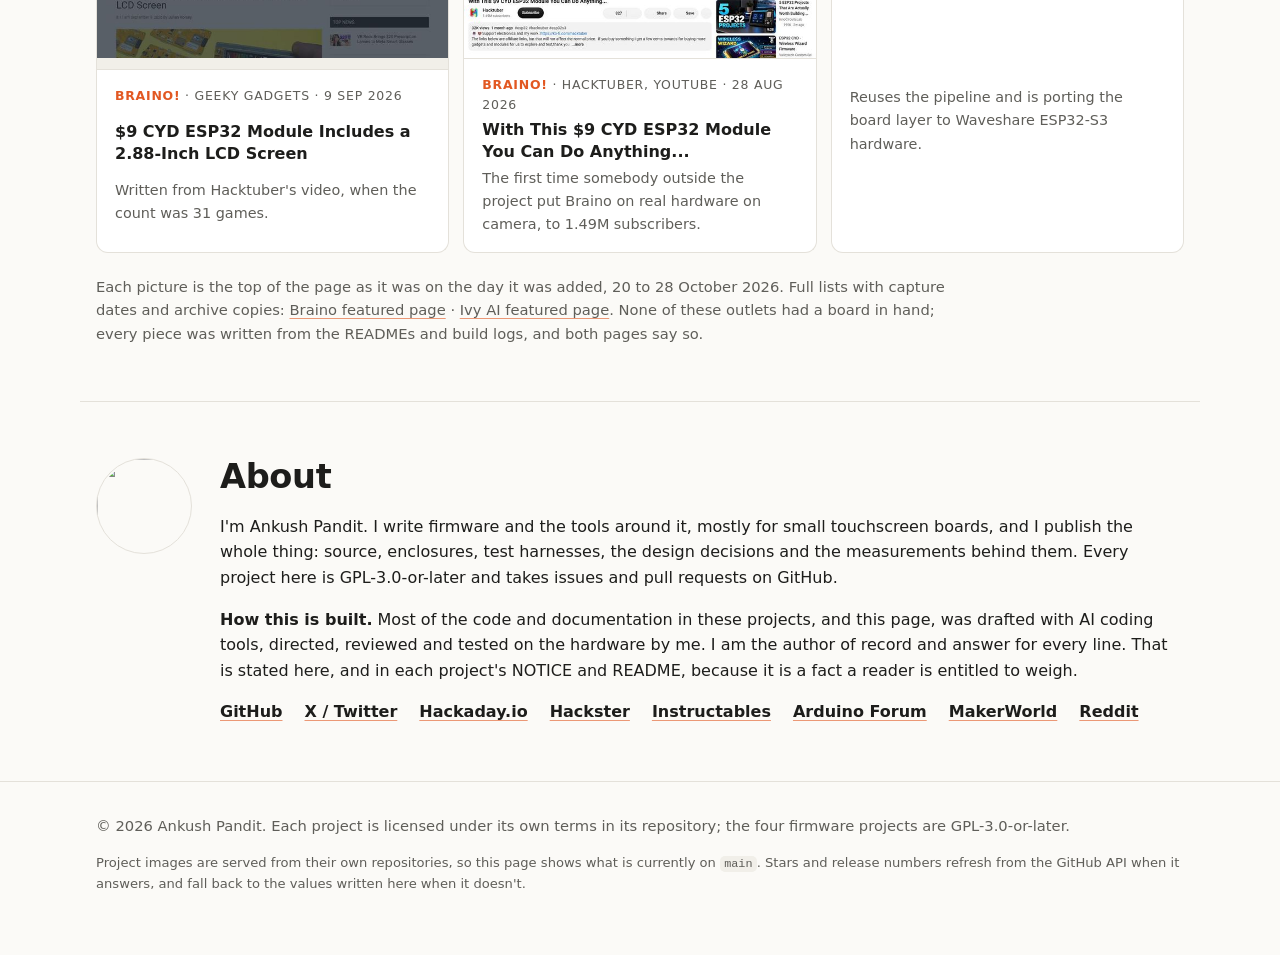
==== commit 3da0329d: "Featured: Kristofer Jovkovski's Threads post about Braino!, 16 October 2026" ====
--- a/index.html
+++ b/index.html
@@ -551,6 +551,12 @@
       <span class="featured-meta"><span class="featured-project">Braino!</span> · MechaNoticias, Chile · 16 Oct 2026</span>
       <a href="https://noticias.mechatronicstore.cl/electronica/braino-convierte-la-cheap-yellow-display-en-un-juguete-educativo">Braino convierte la Cheap Yellow Display en un juguete educativo</a>
       <span class="featured-said">Daniela Díaz Gutiérrez, in Spanish: Braino turns the Cheap Yellow Display into an educational toy.</span>
+    </li>
+    <li class="featured-item" style="--accent:#e25822">
+      <a class="featured-shot" href="https://www.threads.com/@kristofer.jovkovski/post/Dekc120ESlB/" aria-hidden="true" tabindex="-1"><img src="assets/featured/jovkovski.jpg" alt="" width="640" height="400" loading="lazy"></a>
+      <span class="featured-meta"><span class="featured-project">Braino!</span> · Kristofer Jovkovski, Threads · 16 Oct 2026</span>
+      <a href="https://www.threads.com/@kristofer.jovkovski/post/Dekc120ESlB/">Braino! — an entire learning console in 4 MB</a>
+      <span class="featured-said">A link share of the installer page, passed on to followers on Threads.</span>
     </li>
     <li class="featured-item" style="--accent:#d6336c">
       <a class="featured-shot" href="https://www.youtube.com/watch?v=gLHy4hVMHh0" aria-hidden="true" tabindex="-1"><img src="assets/featured/deeo.jpg" alt="" width="640" height="400" loading="lazy"></a>
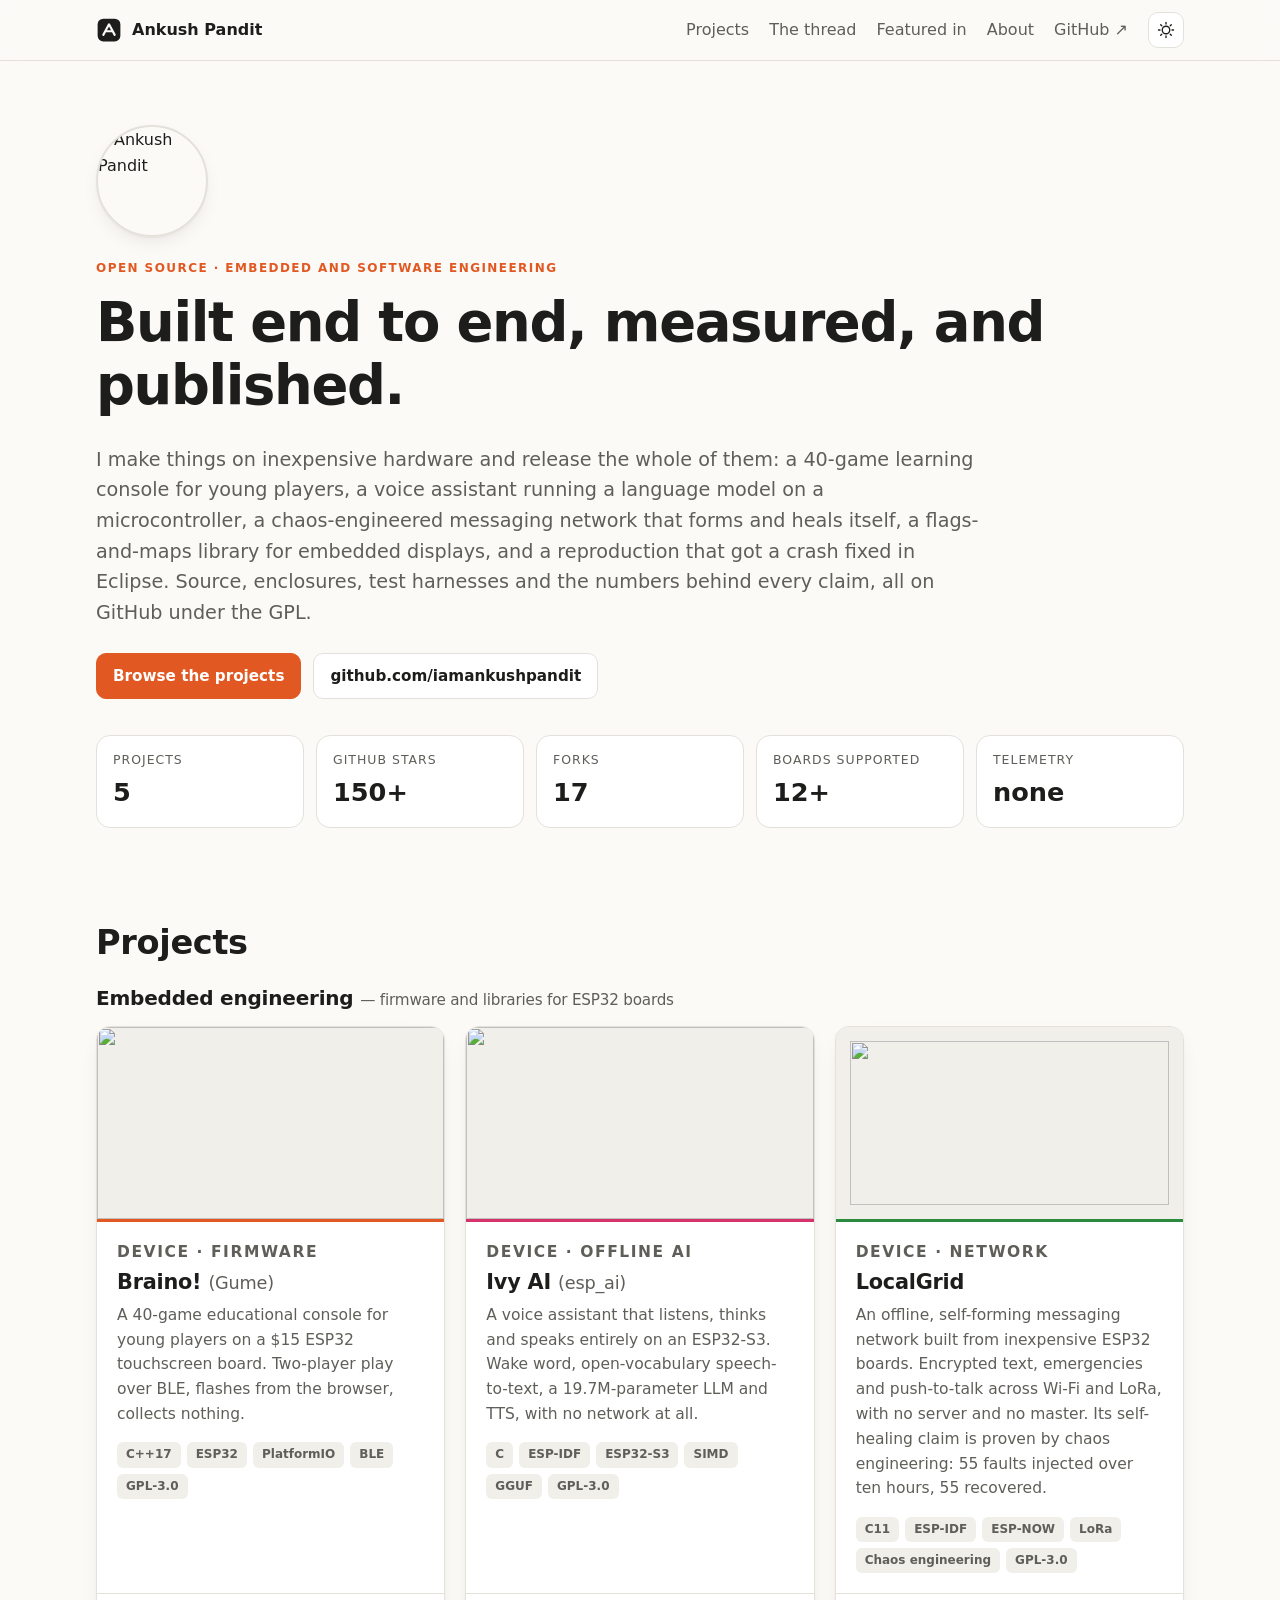
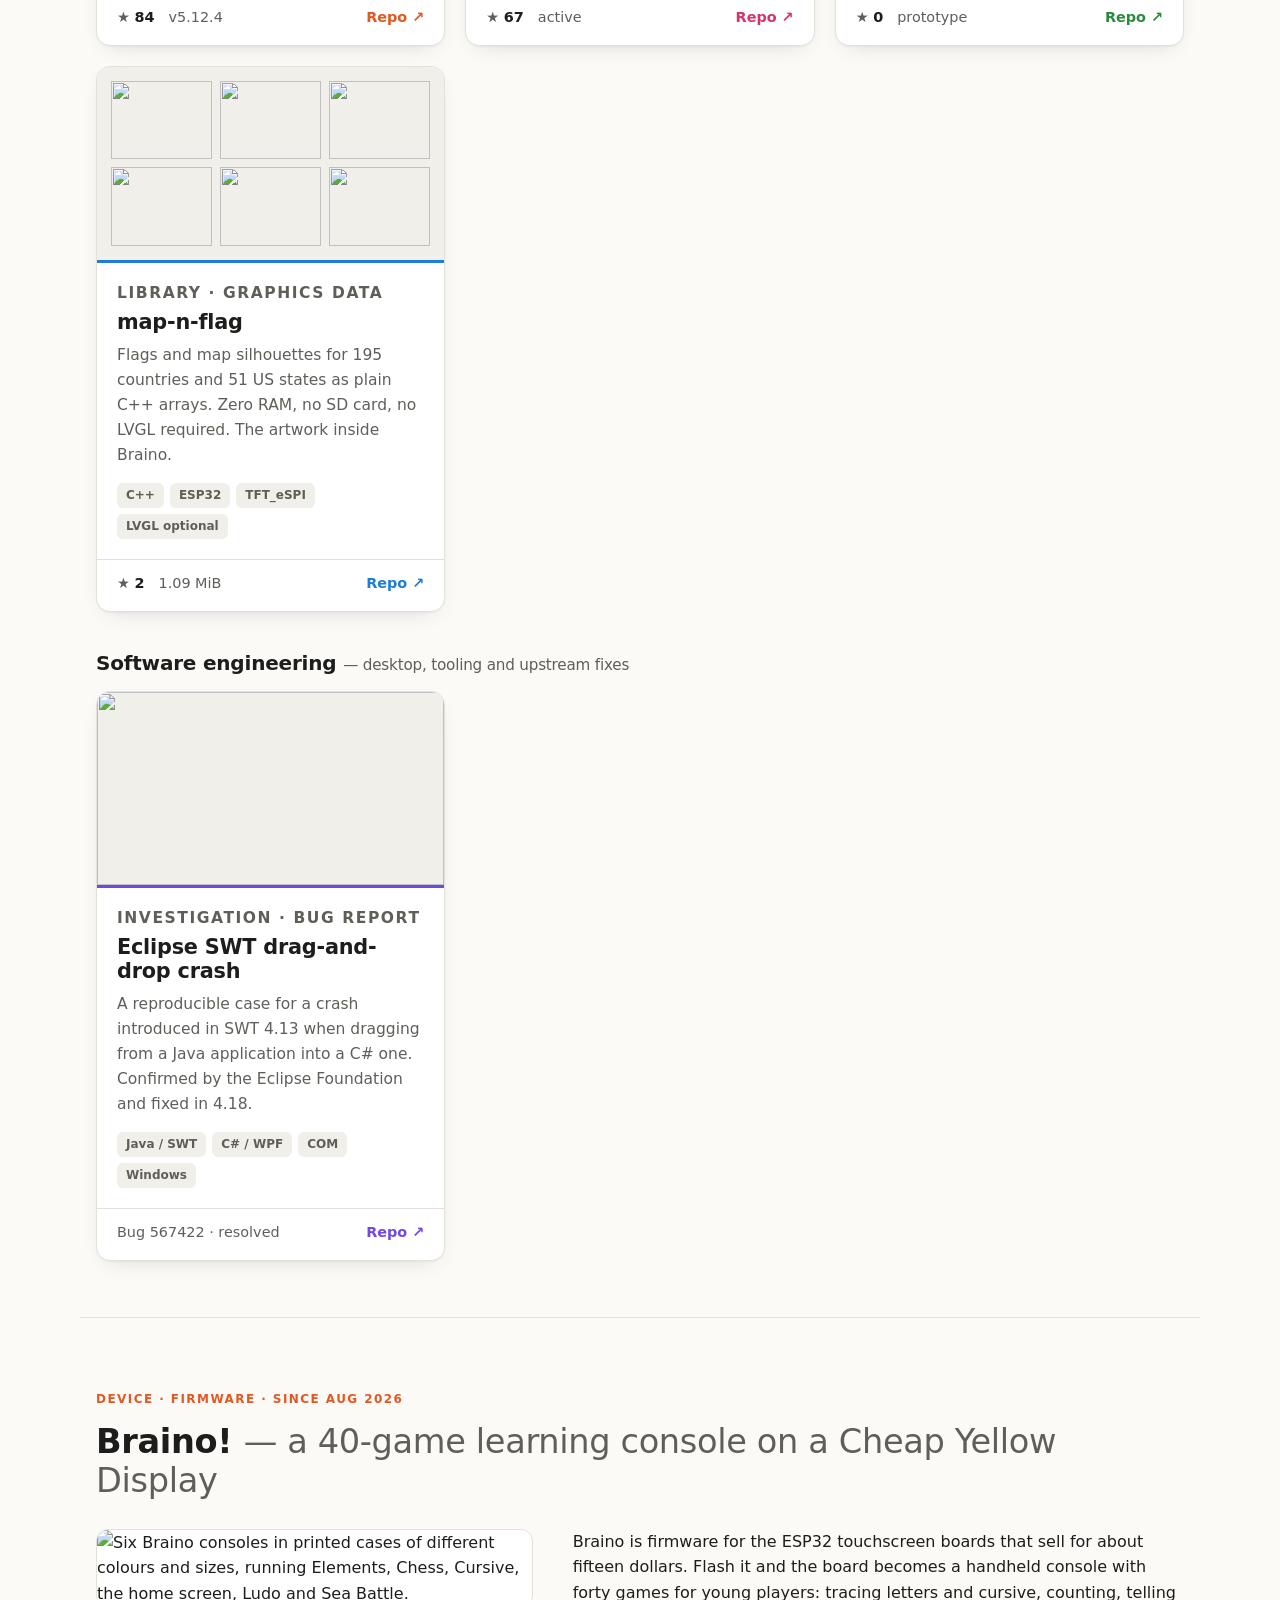
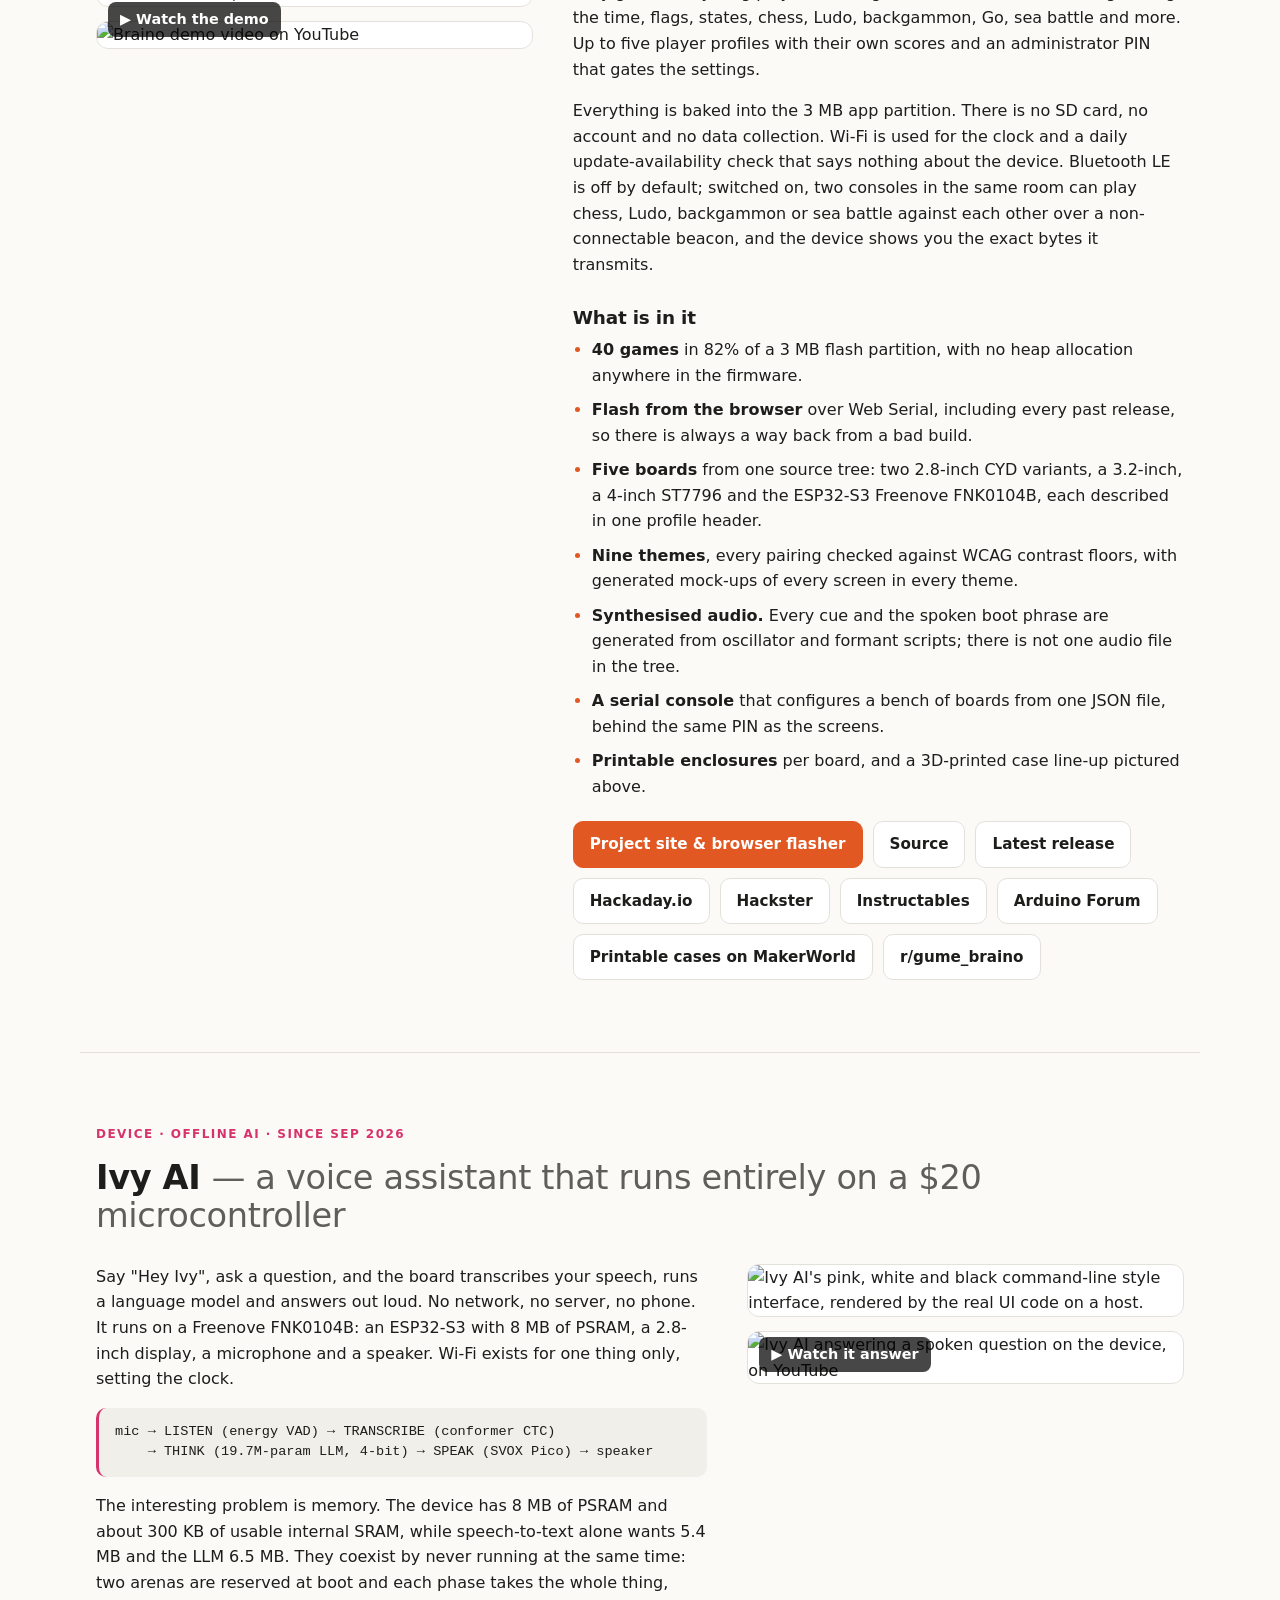
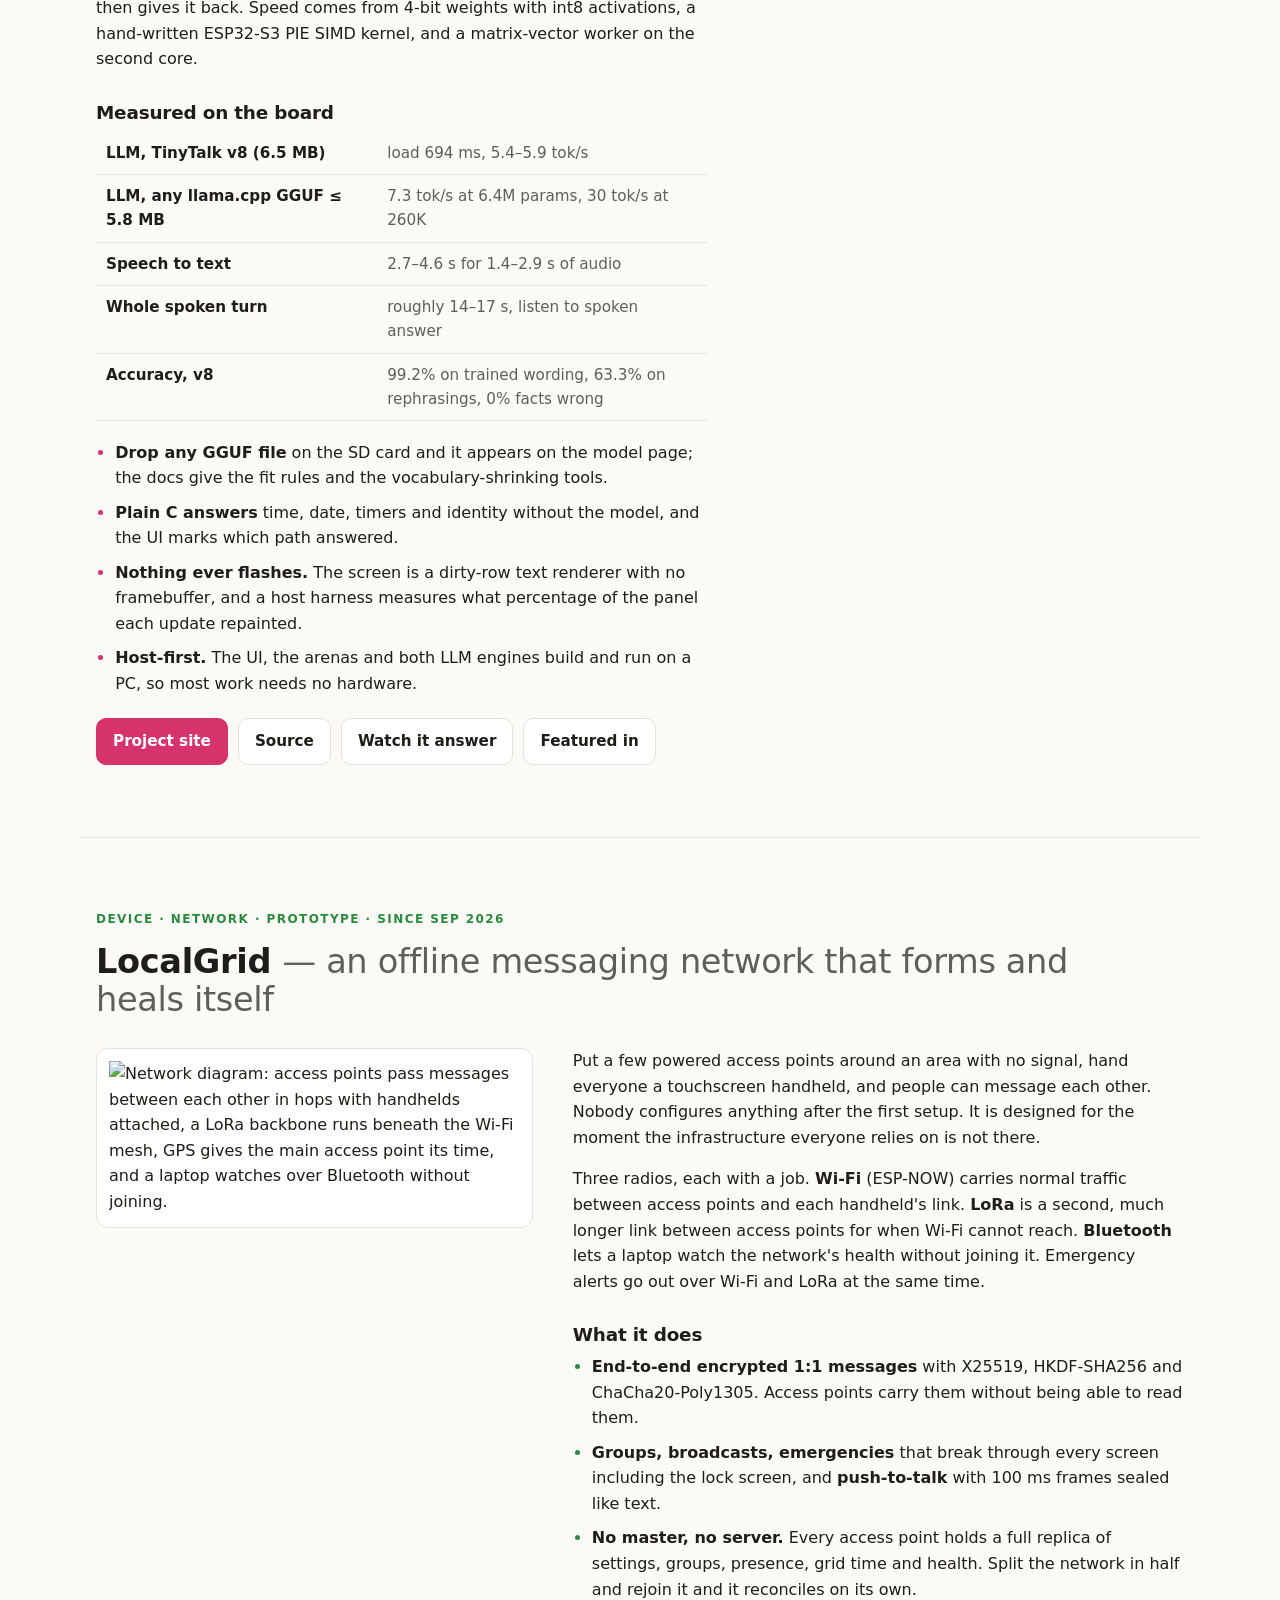
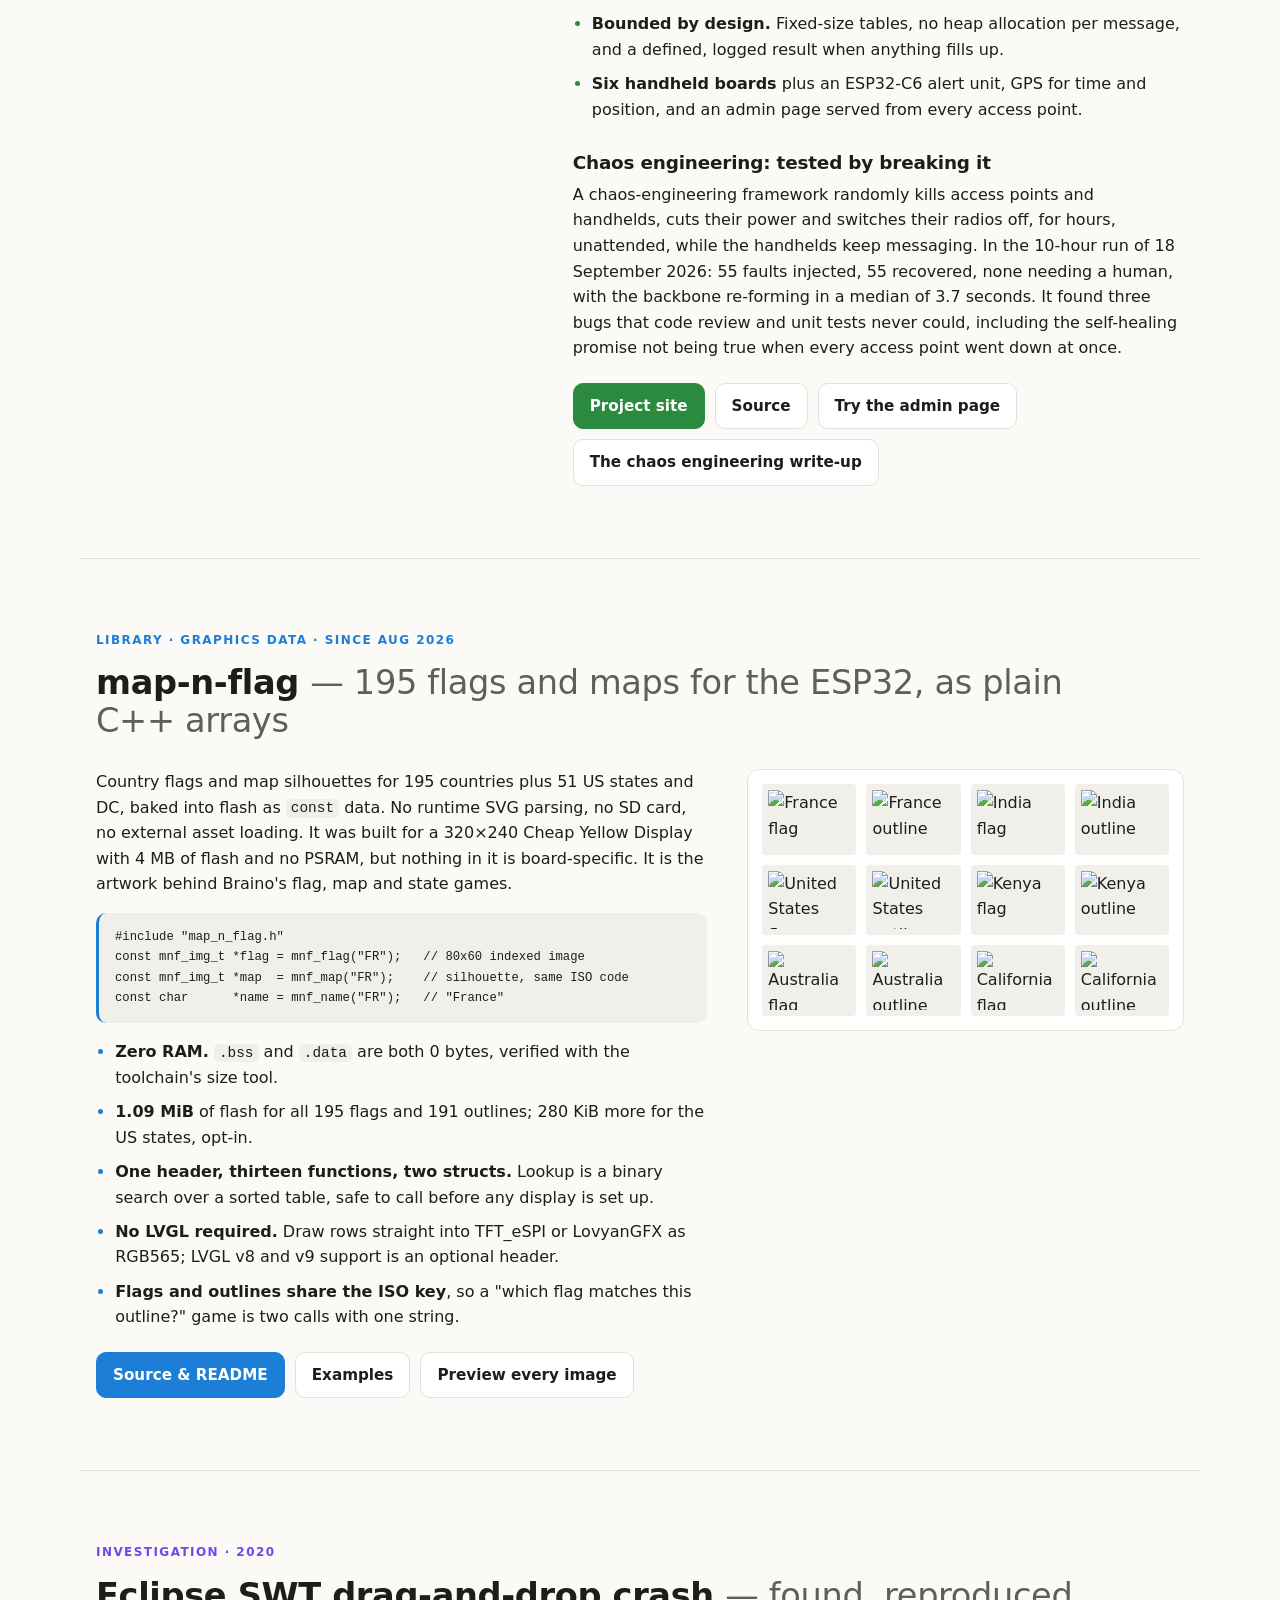
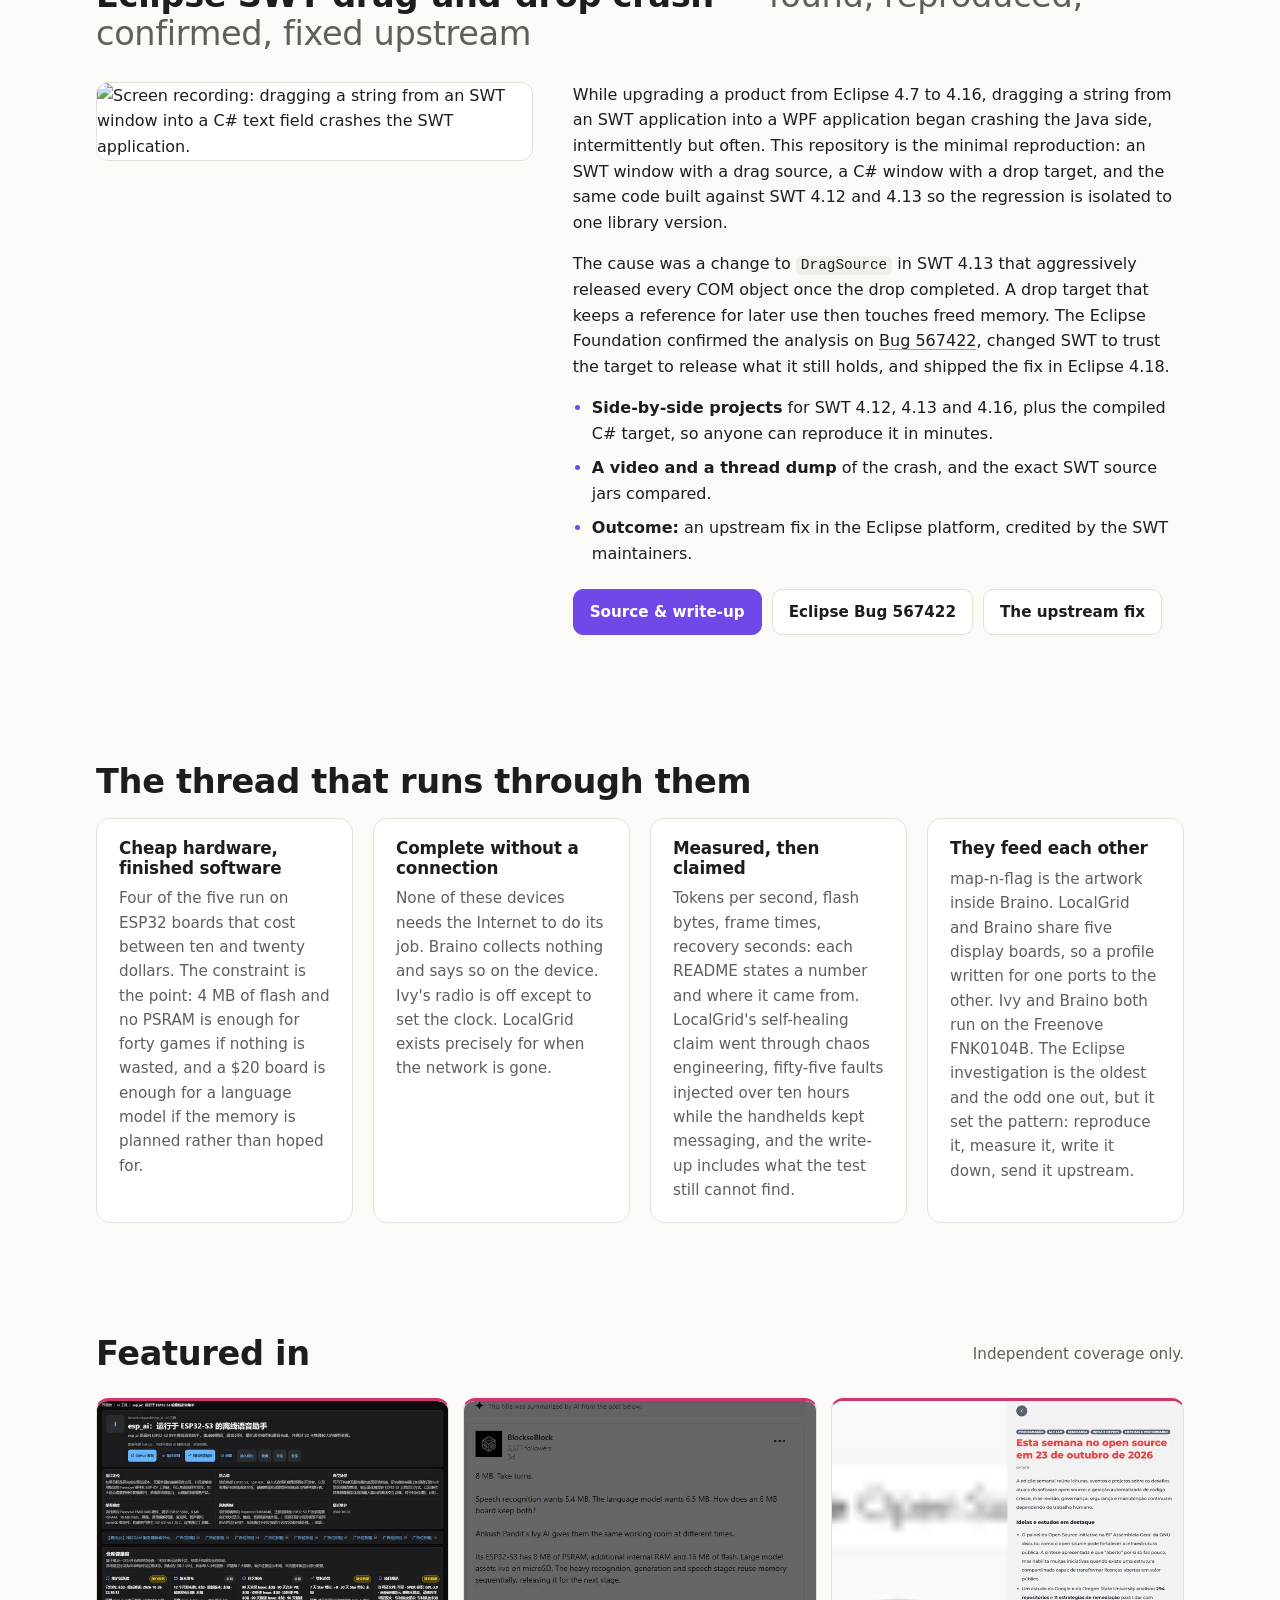
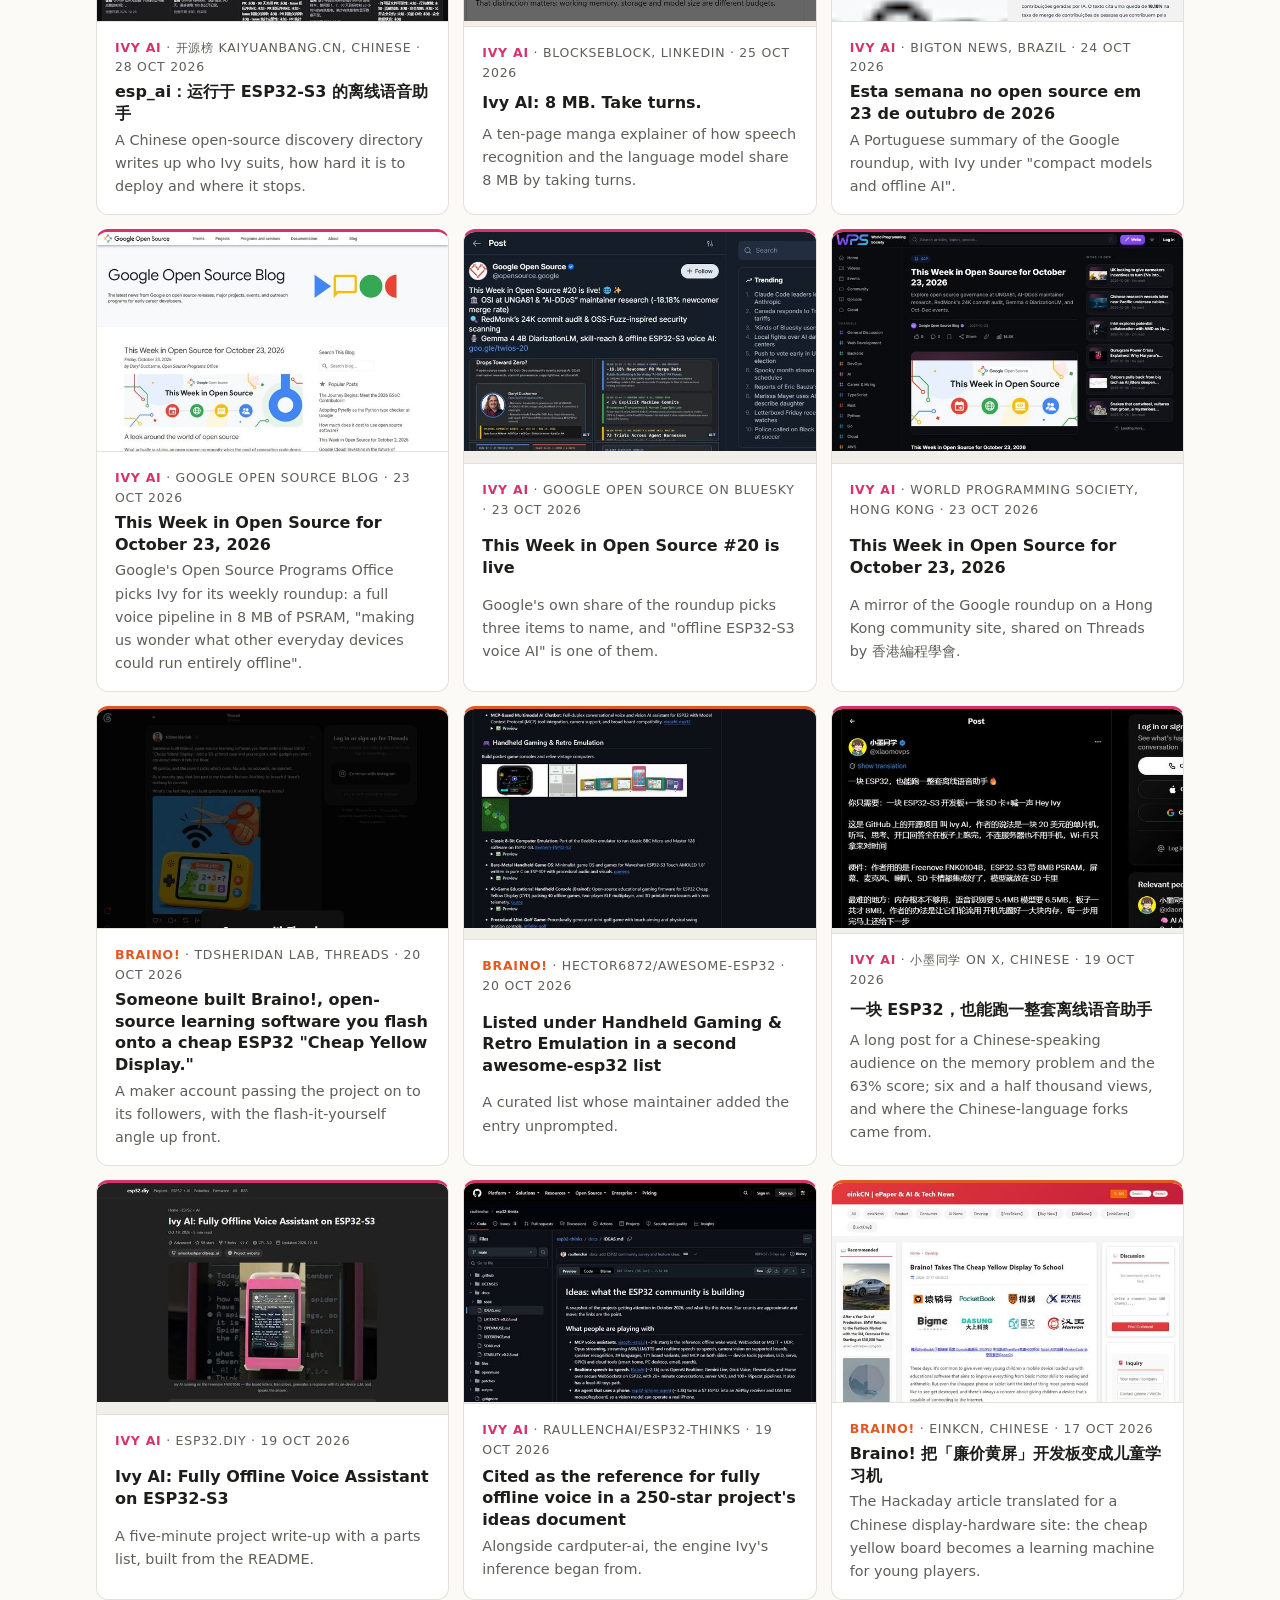
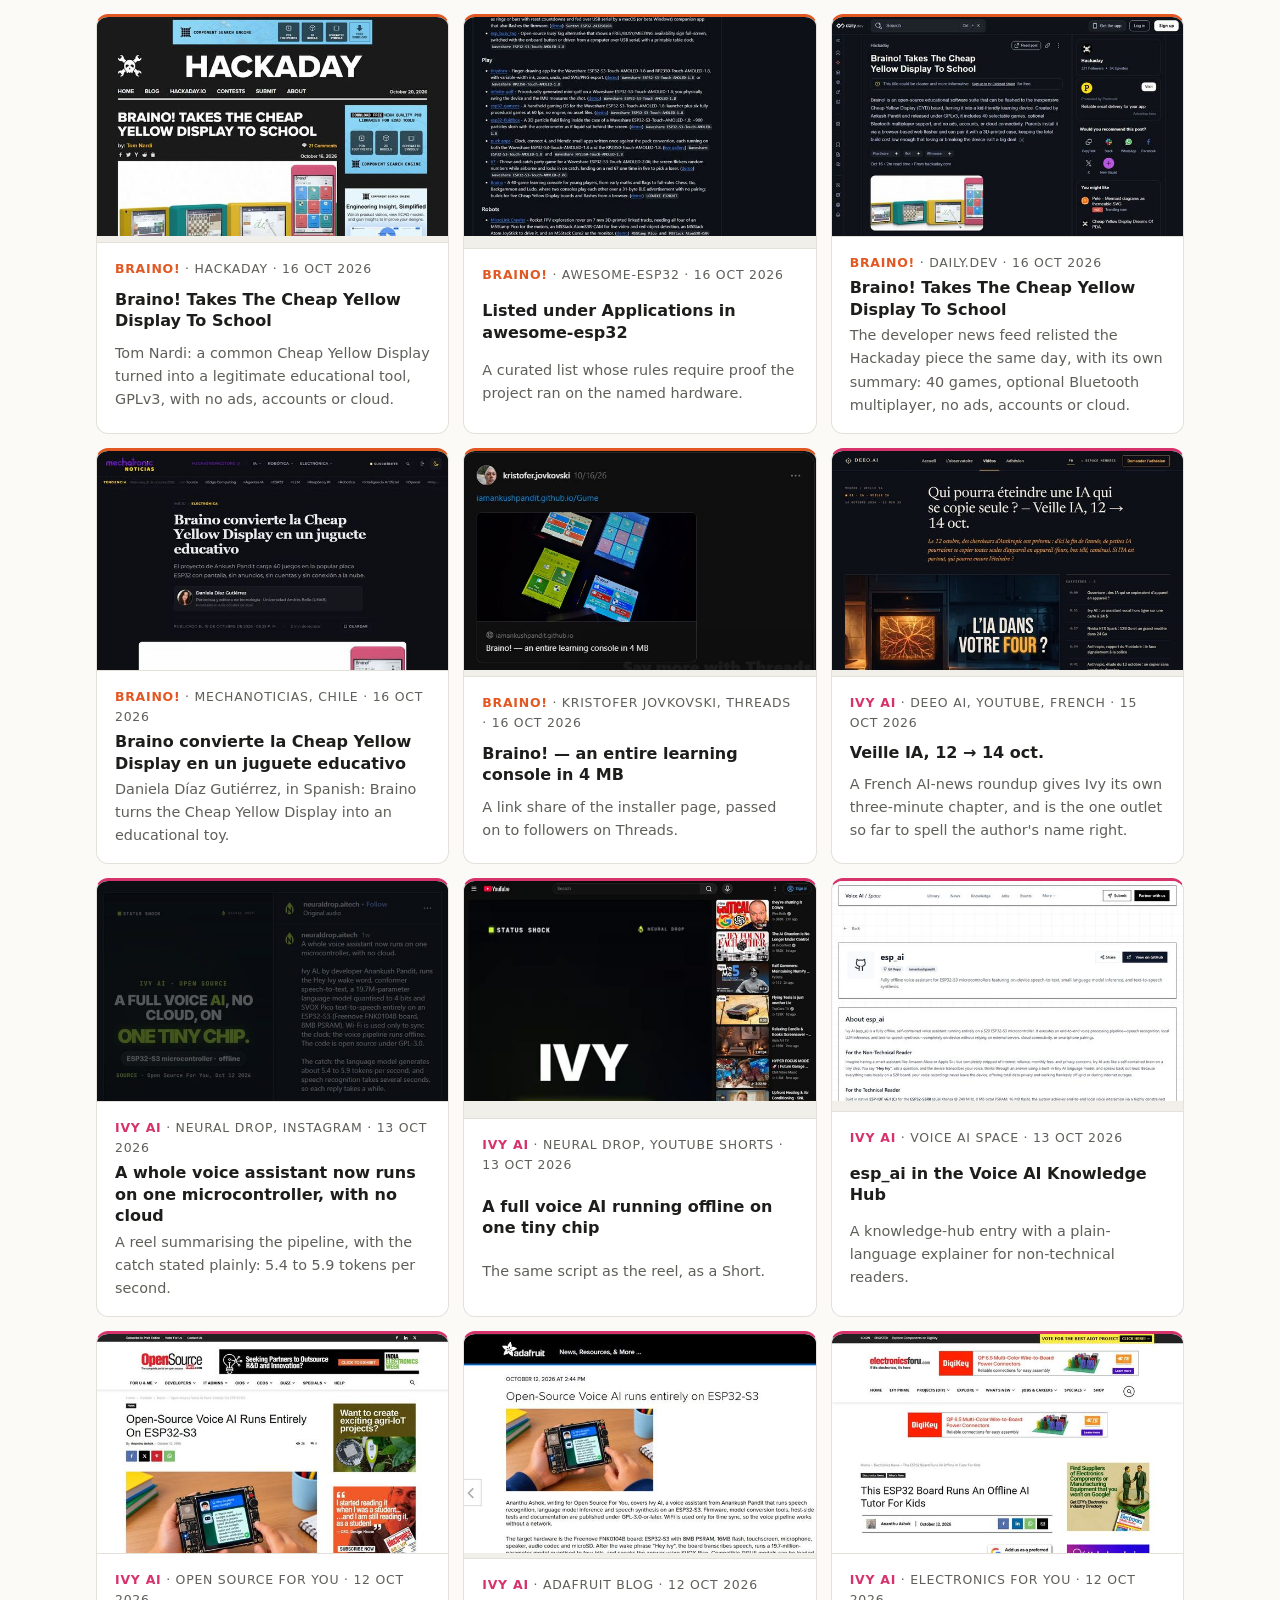
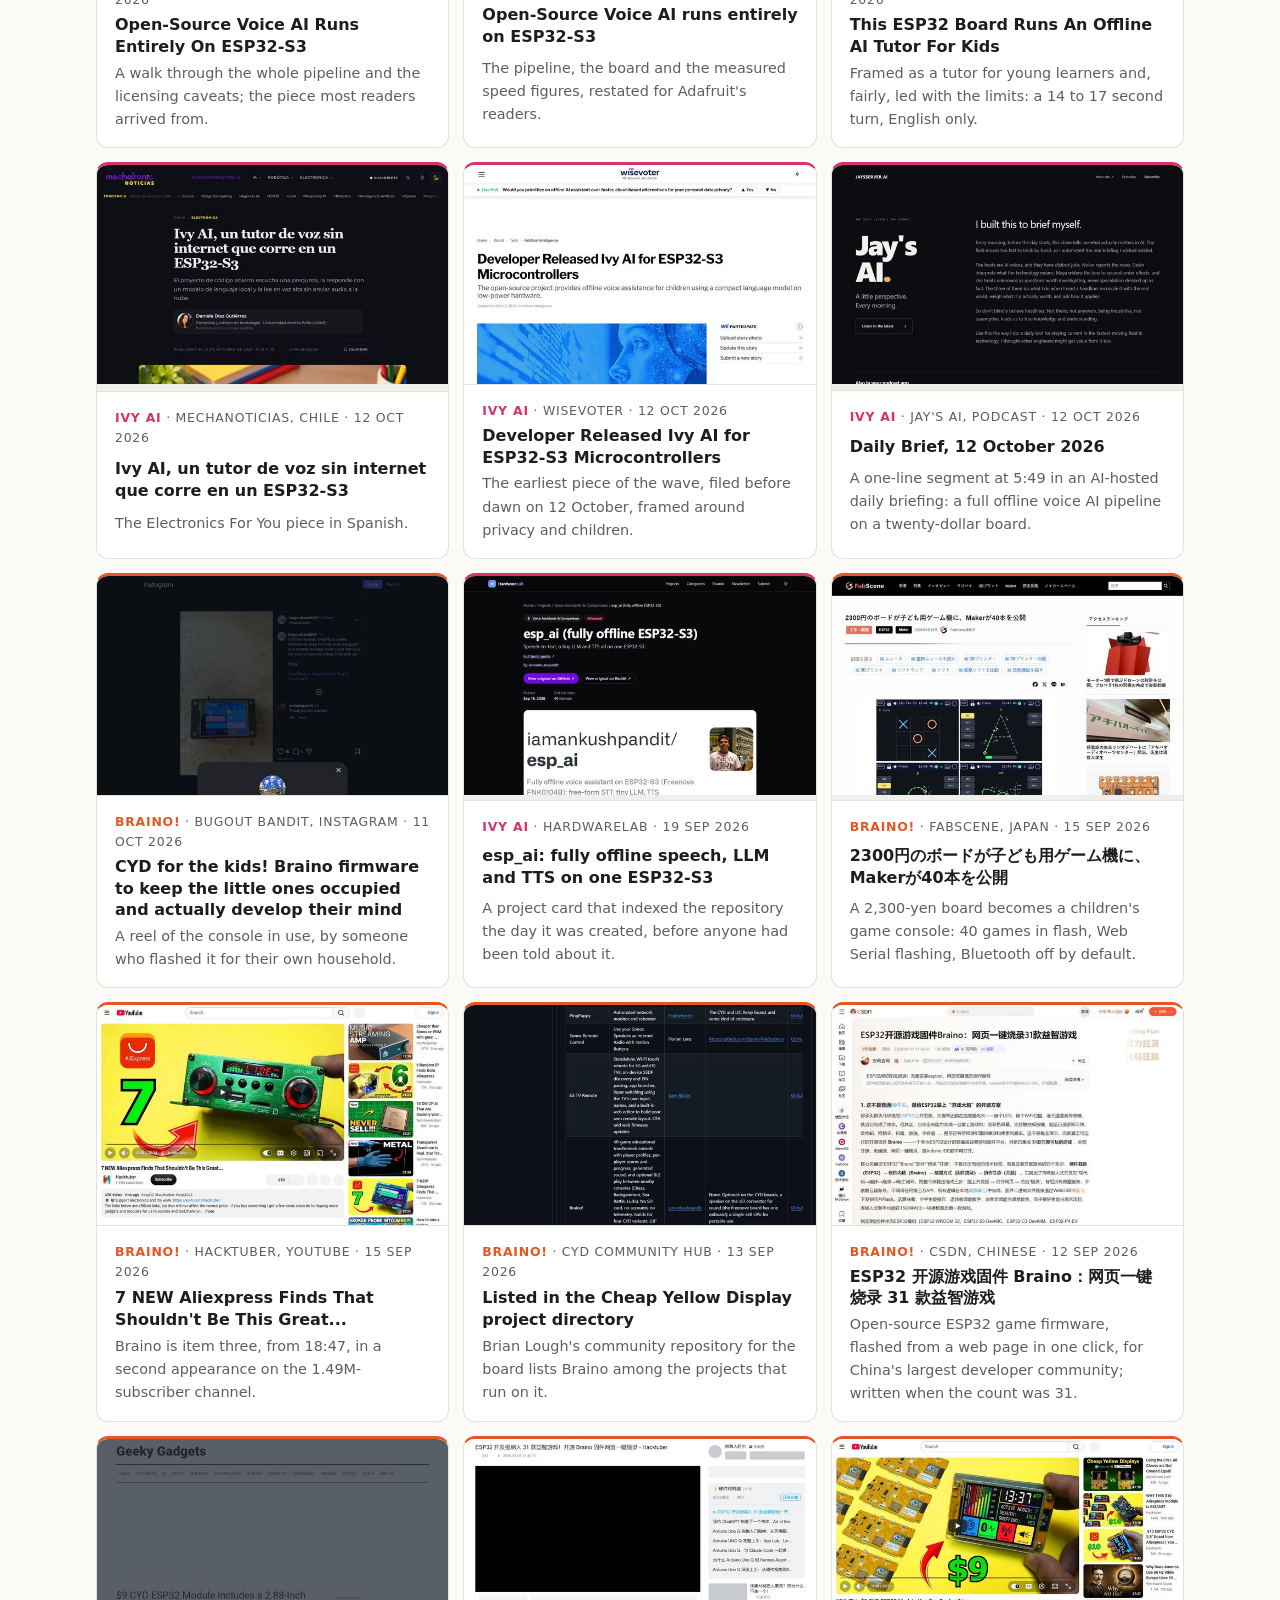
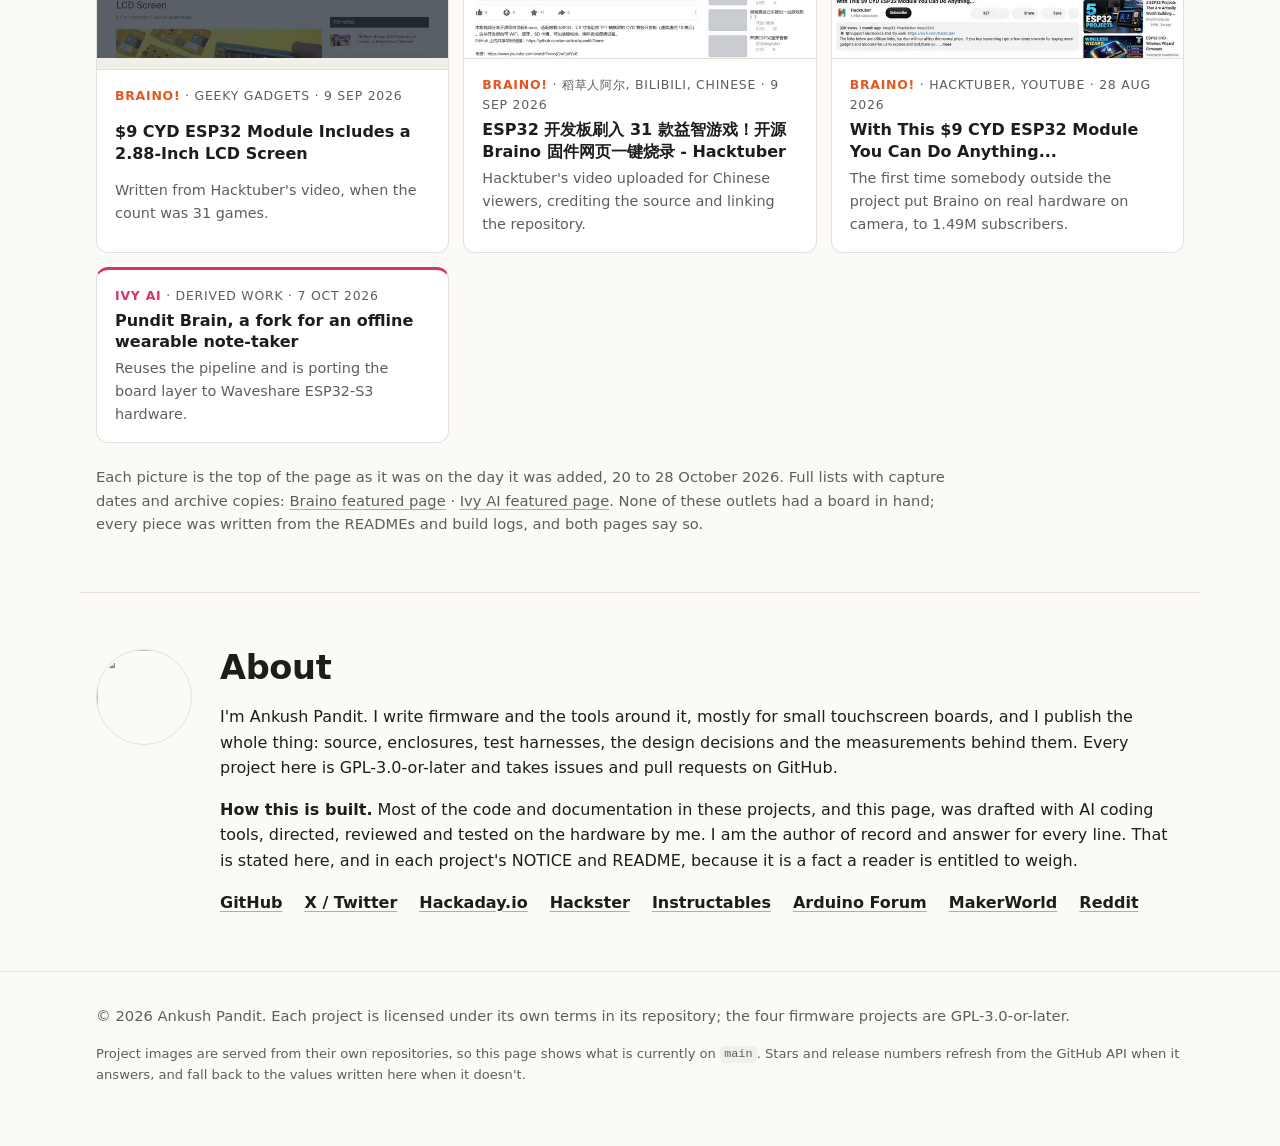
==== commit 8549b12f: "Featured: Bilibili upload of the Hacktuber video about Braino!, 9 September 2026 Co-Authored-By: Cla" ====
--- a/index.html
+++ b/index.html
@@ -659,6 +659,12 @@
       <span class="featured-meta"><span class="featured-project">Braino!</span> · Geeky Gadgets · 9 Sep 2026</span>
       <a href="https://www.geeky-gadgets.com/cyd-esp32-module-features/">$9 CYD ESP32 Module Includes a 2.88-Inch LCD Screen</a>
       <span class="featured-said">Written from Hacktuber's video, when the count was 31 games.</span>
+    </li>
+    <li class="featured-item" style="--accent:#e25822">
+      <a class="featured-shot" href="https://www.bilibili.com/video/BV1QCYx6yEc3/" aria-hidden="true" tabindex="-1"><img src="assets/featured/bilibili.jpg" alt="" width="640" height="400" loading="lazy"></a>
+      <span class="featured-meta"><span class="featured-project">Braino!</span> · 稻草人阿尔, Bilibili, Chinese · 9 Sep 2026</span>
+      <a href="https://www.bilibili.com/video/BV1QCYx6yEc3/">ESP32 开发板刷入 31 款益智游戏！开源 Braino 固件网页一键烧录 - Hacktuber</a>
+      <span class="featured-said">Hacktuber's video uploaded for Chinese viewers, crediting the source and linking the repository.</span>
     </li>
     <li class="featured-item" style="--accent:#e25822">
       <a class="featured-shot" href="https://www.youtube.com/watch?v=xvjQwQaIYu8" aria-hidden="true" tabindex="-1"><img src="assets/featured/hacktuber.jpg" alt="" width="640" height="400" loading="lazy"></a>
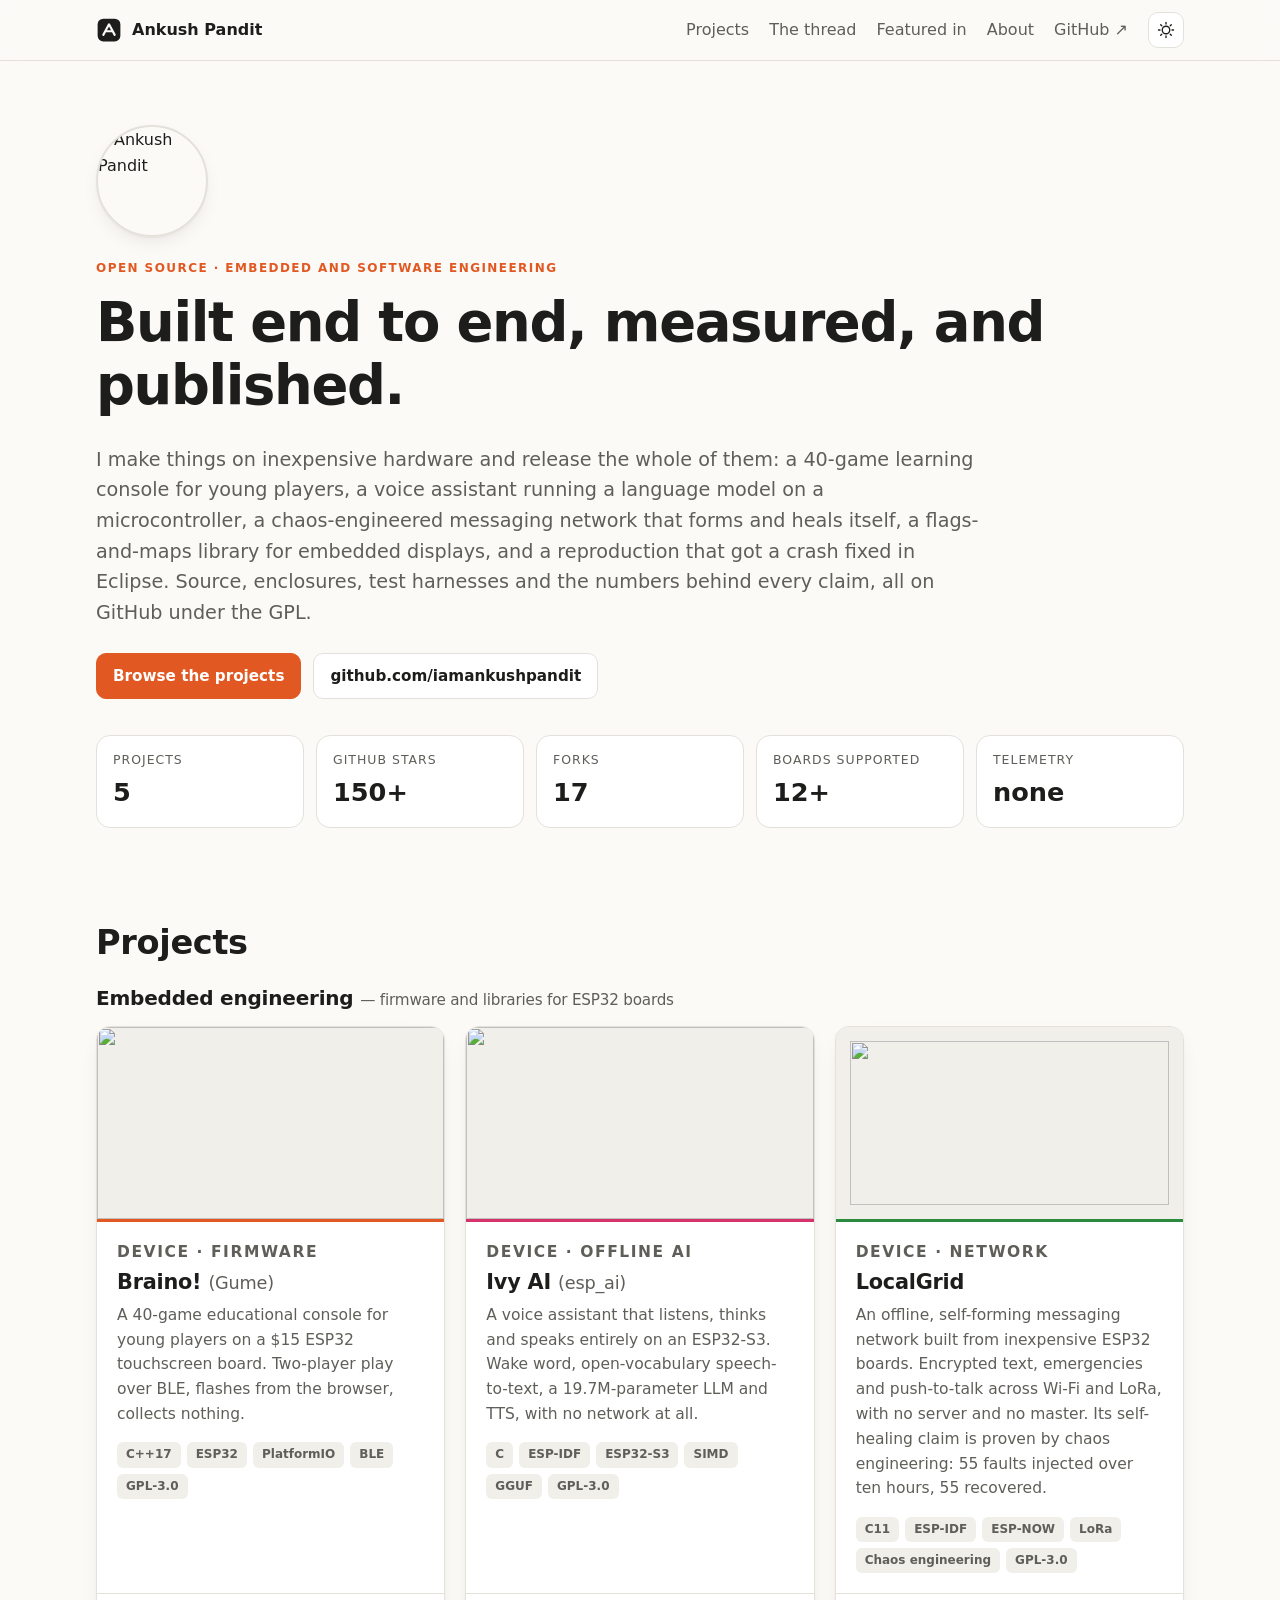
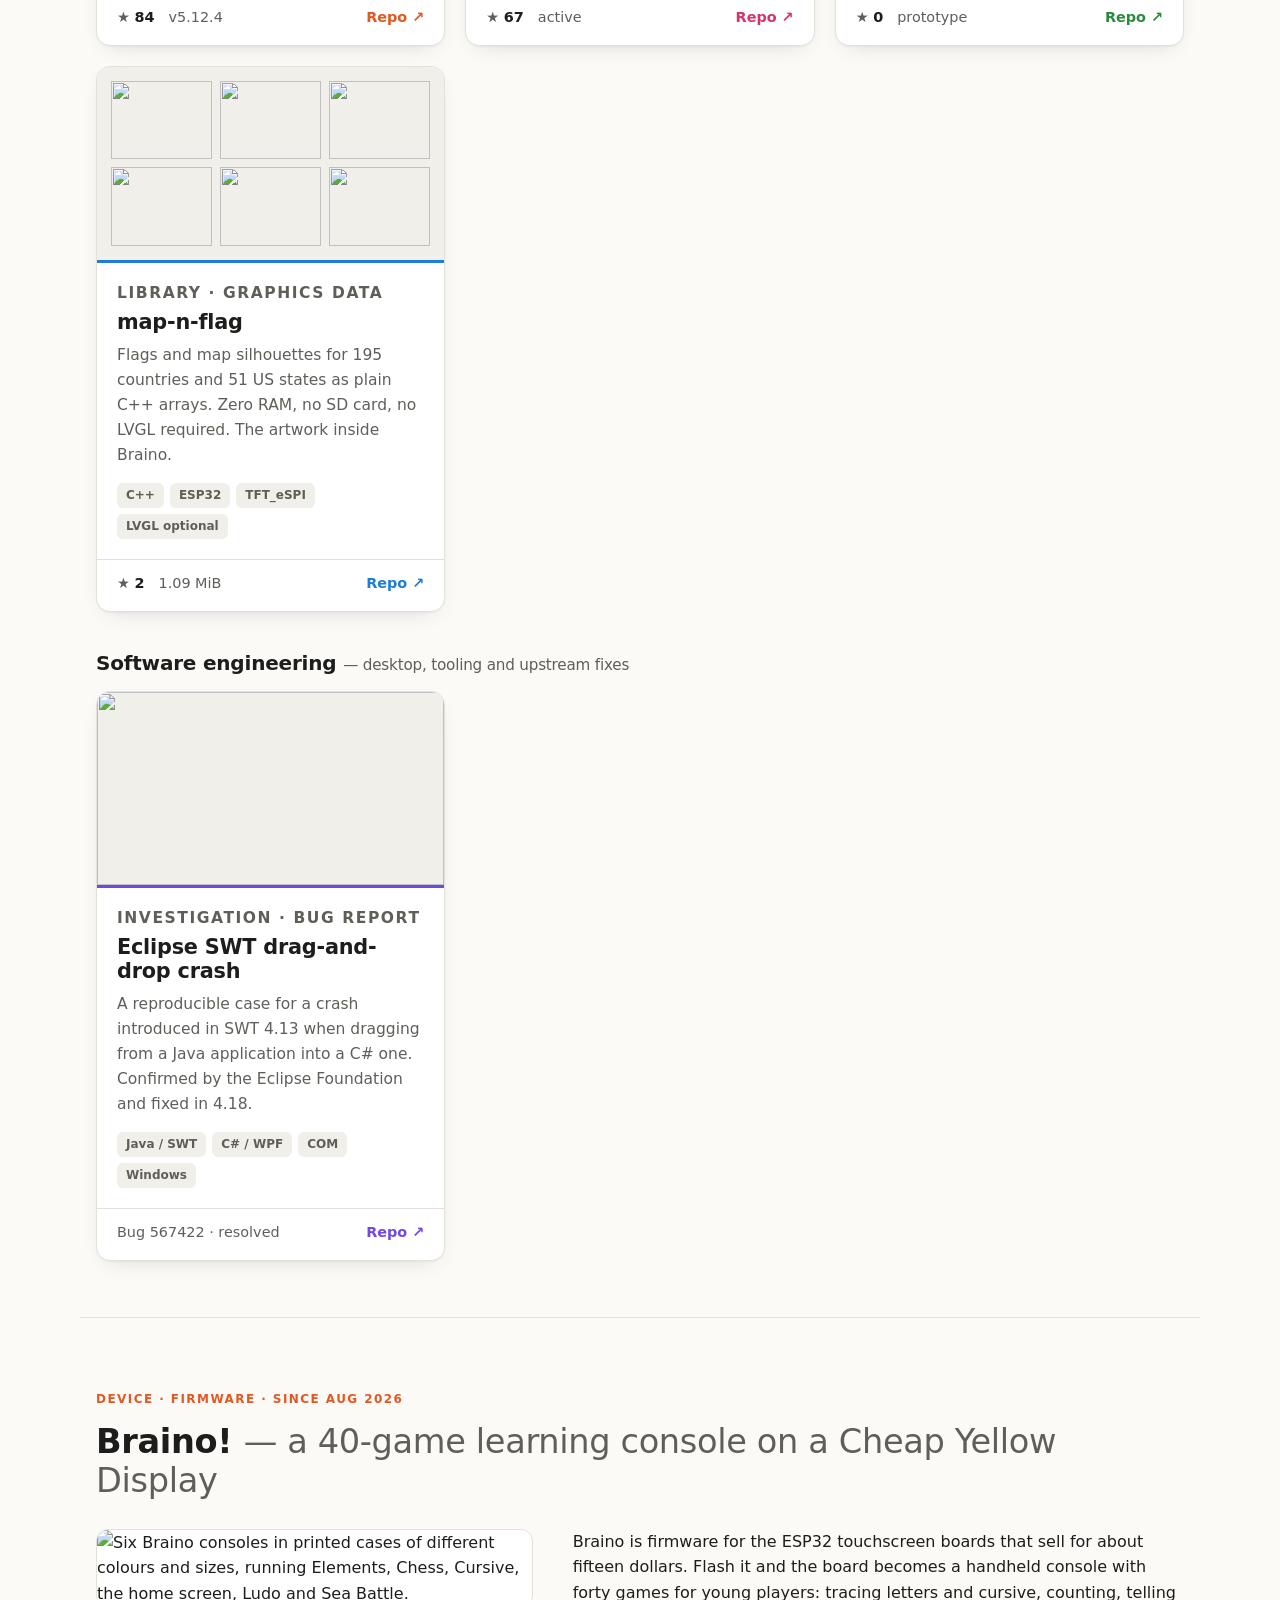
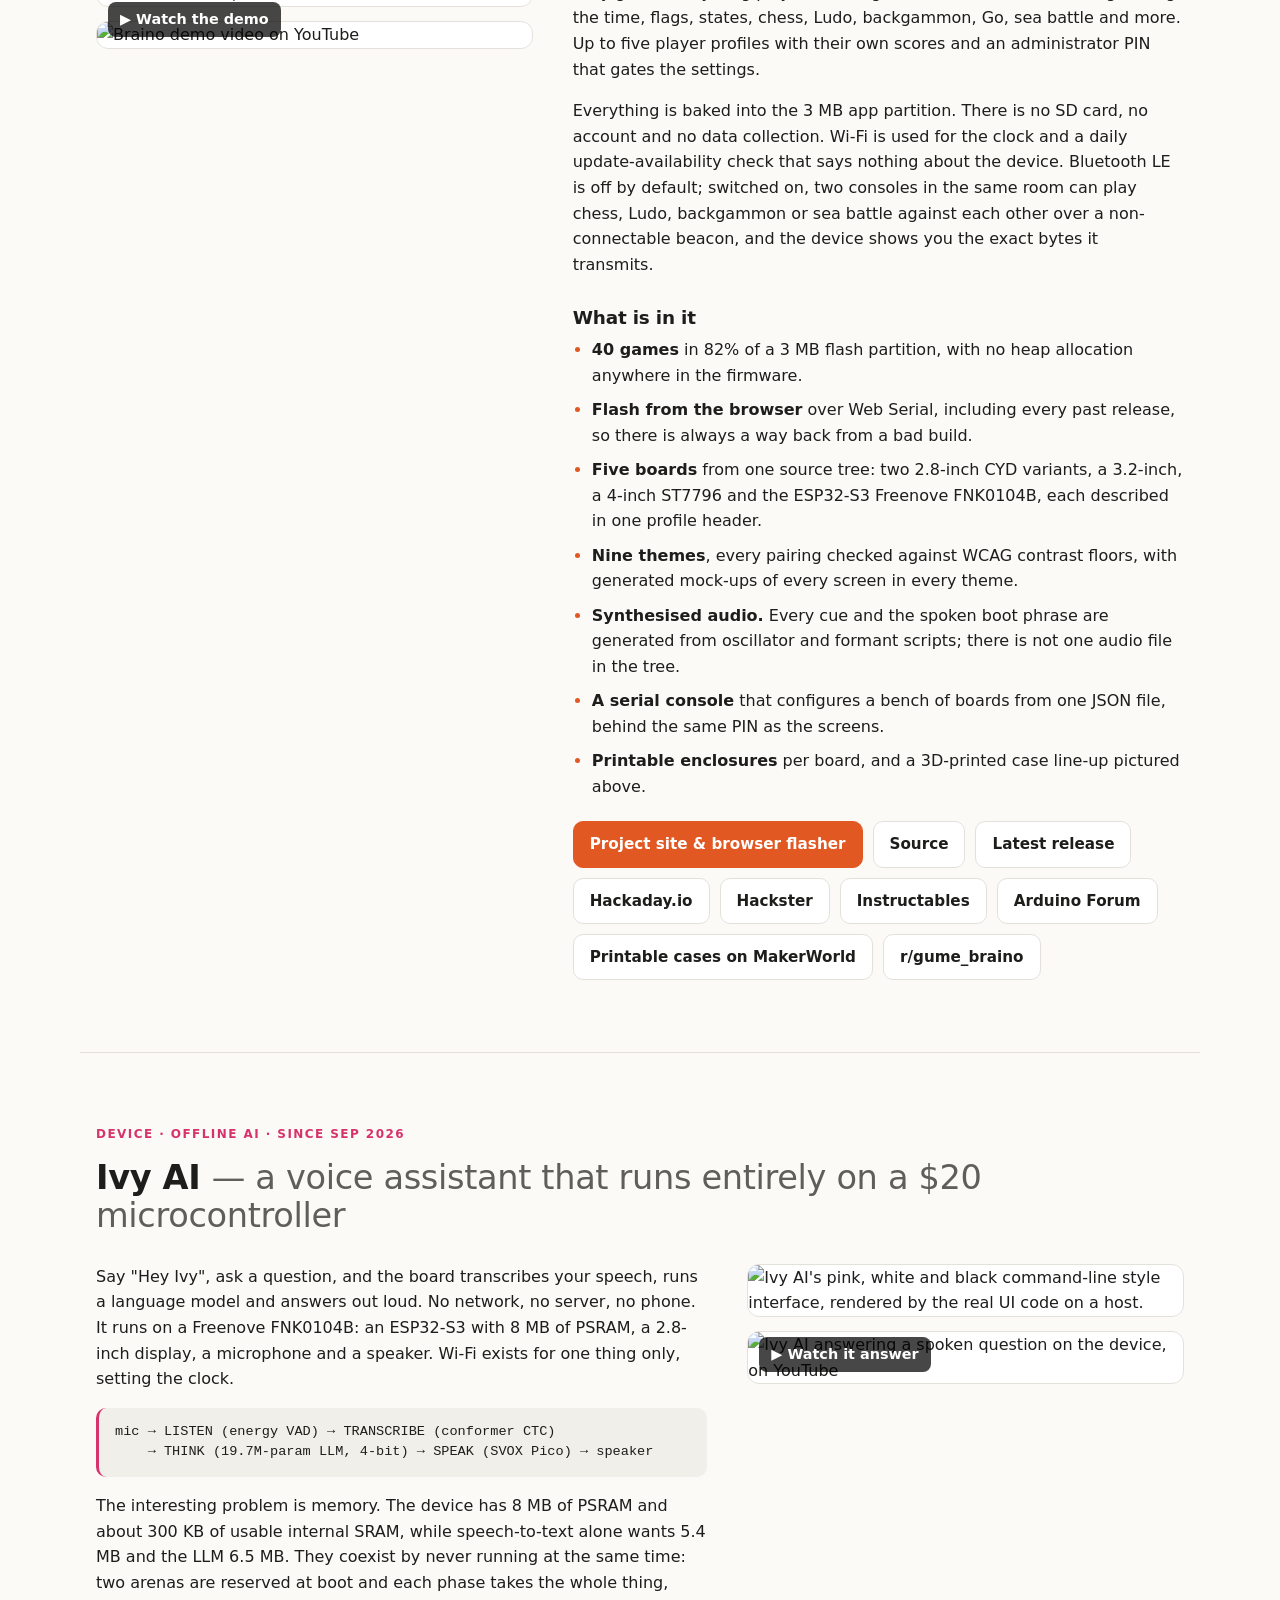
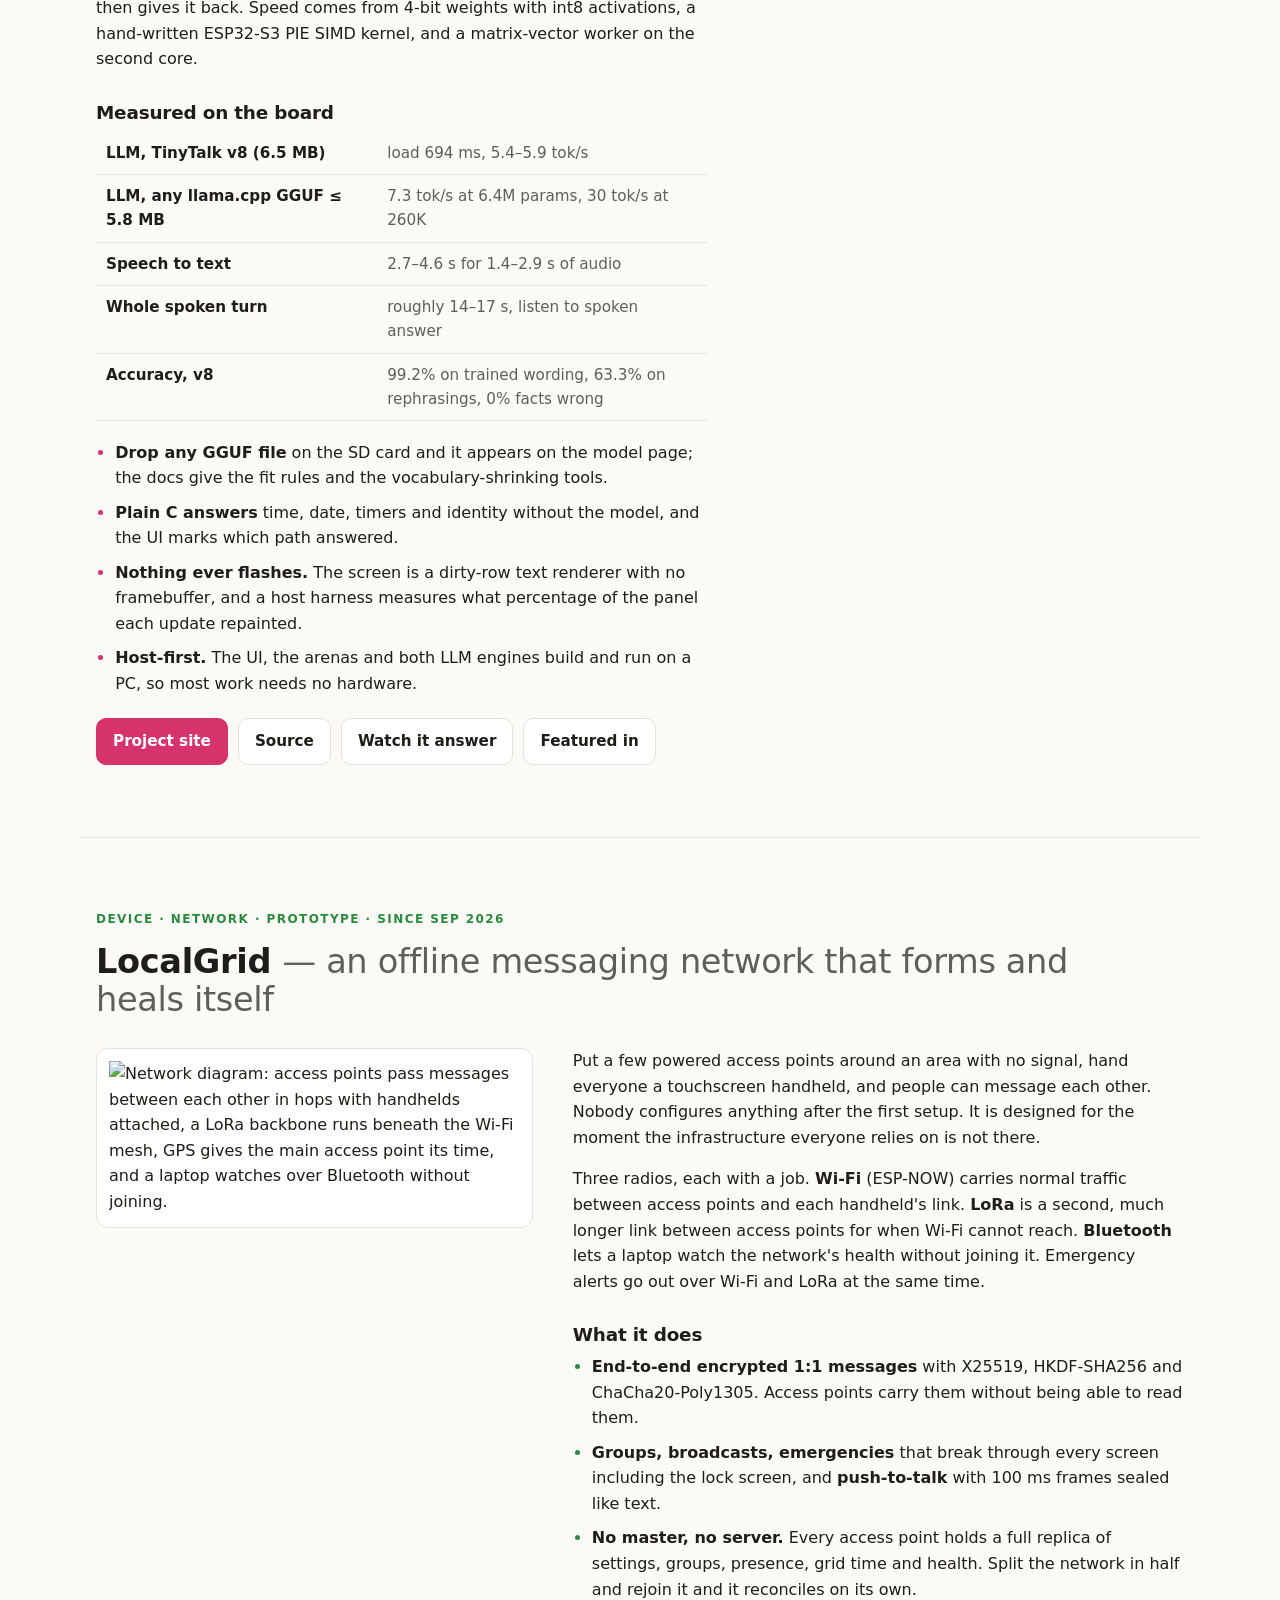
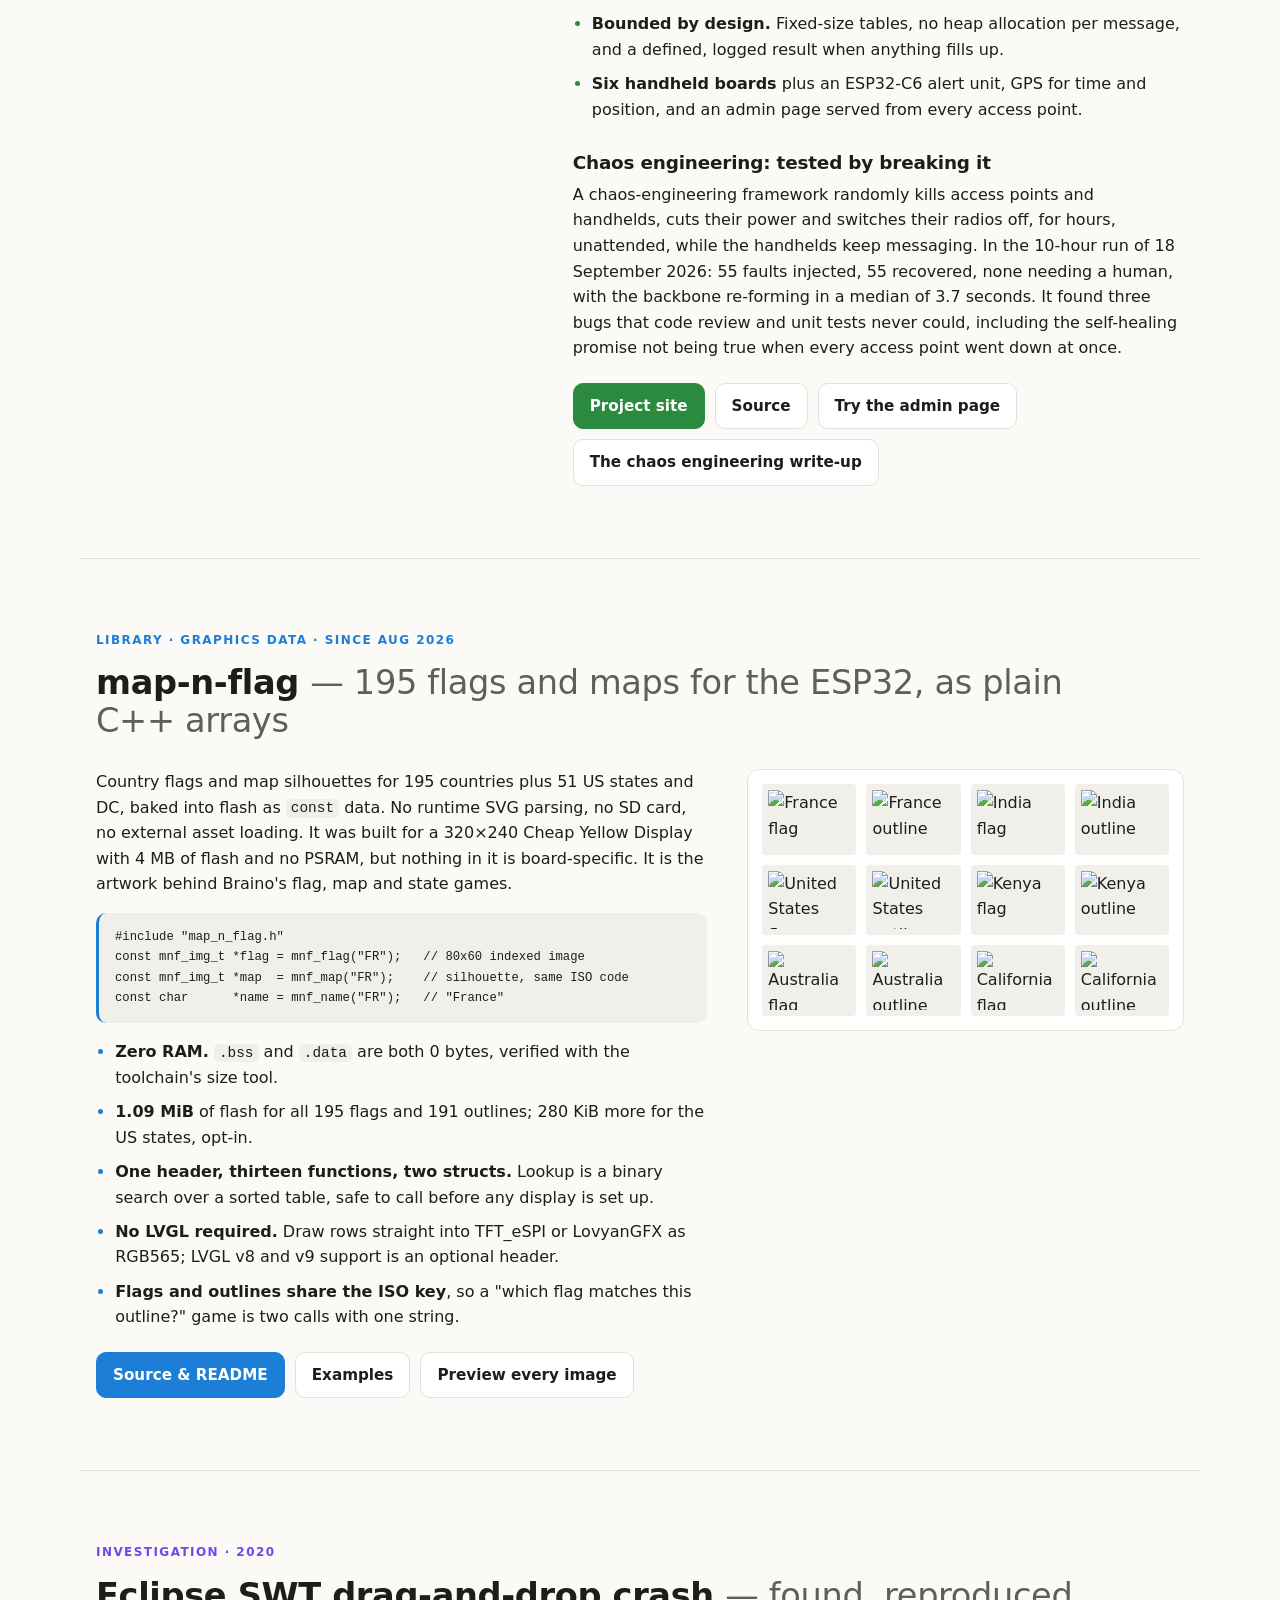
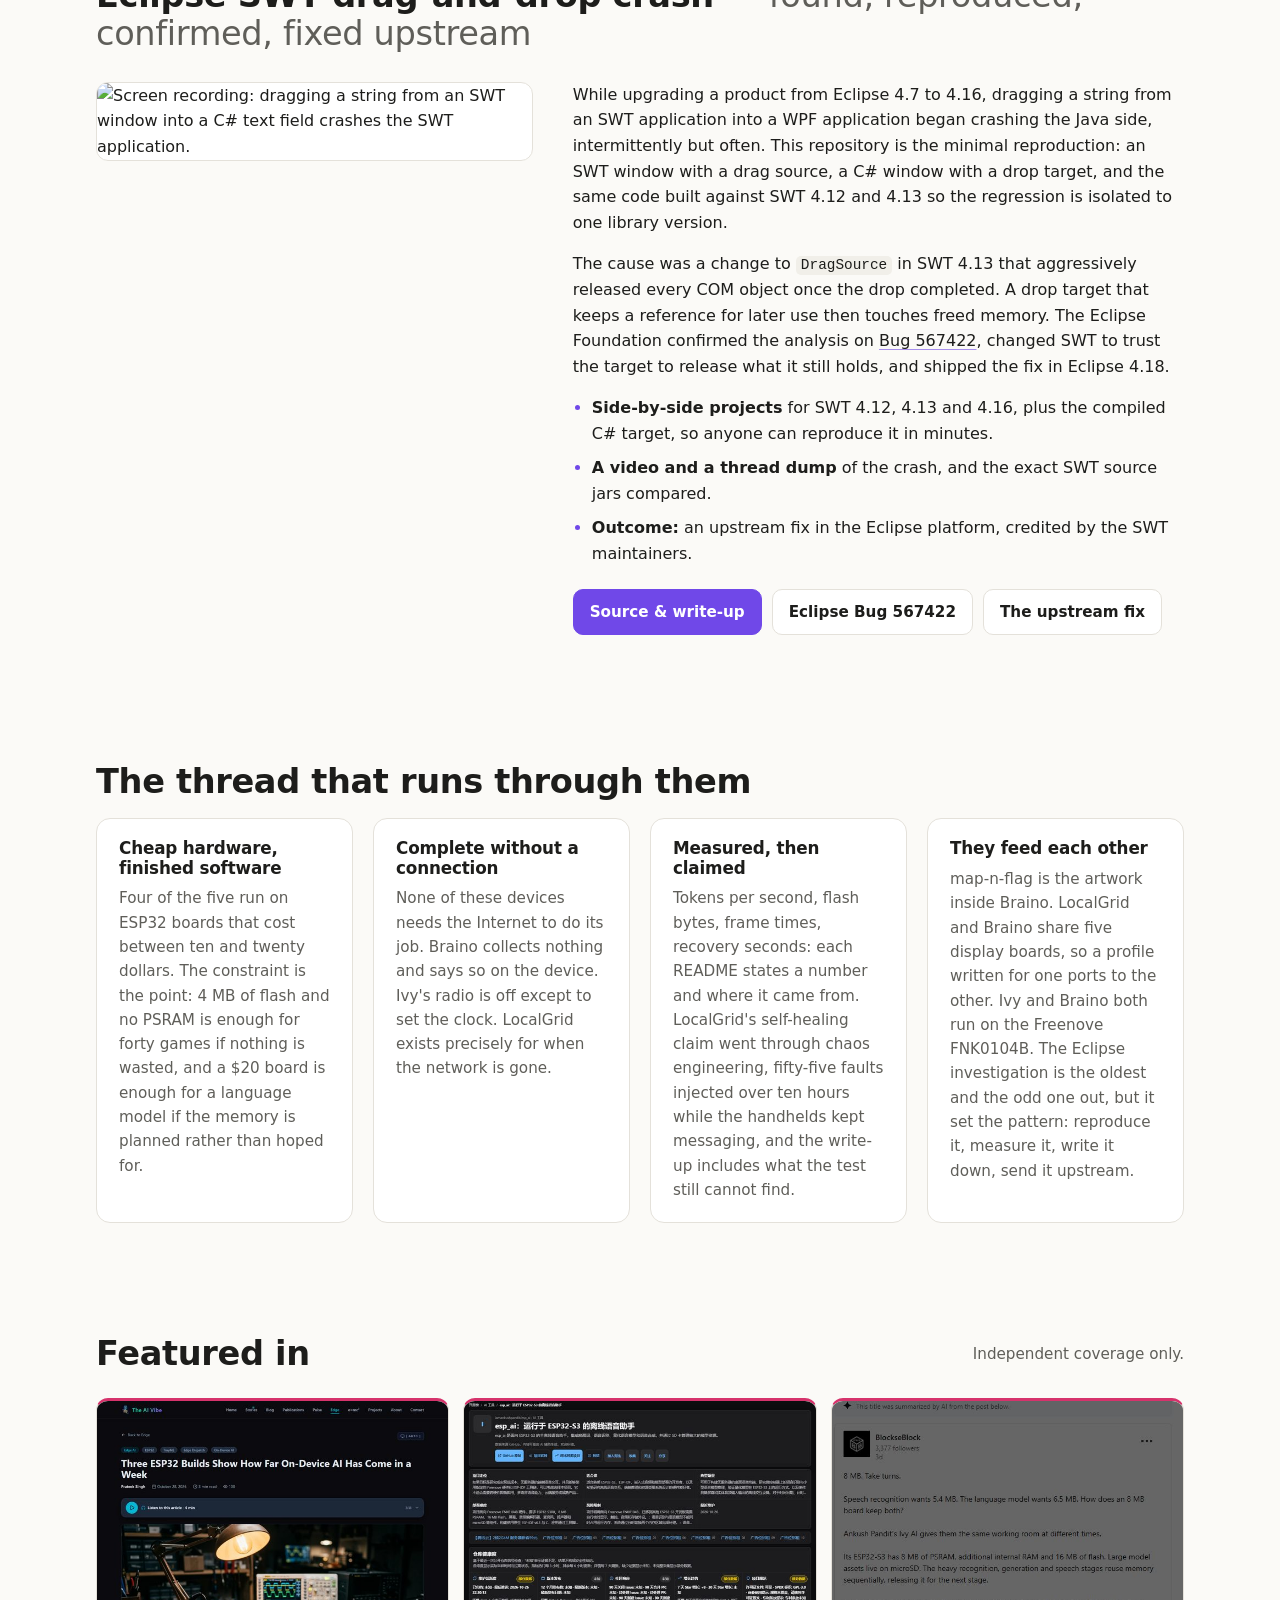
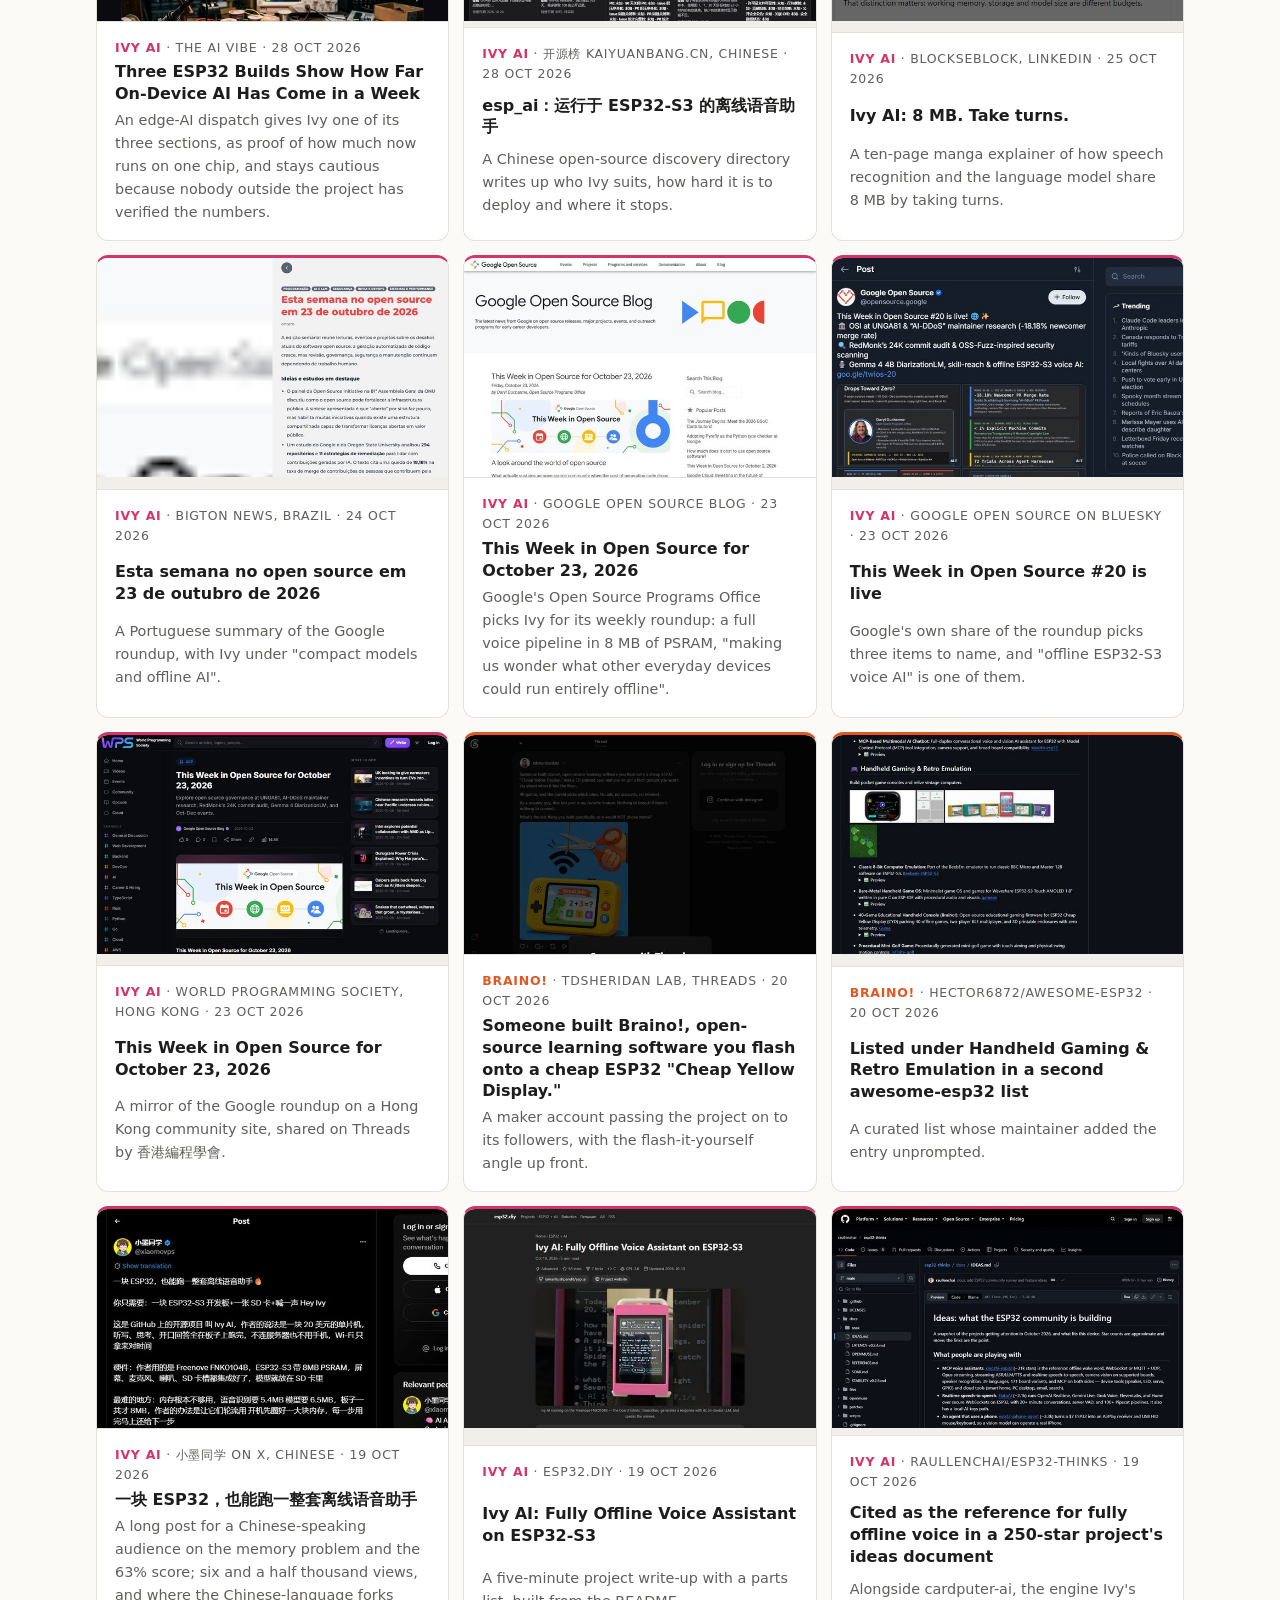
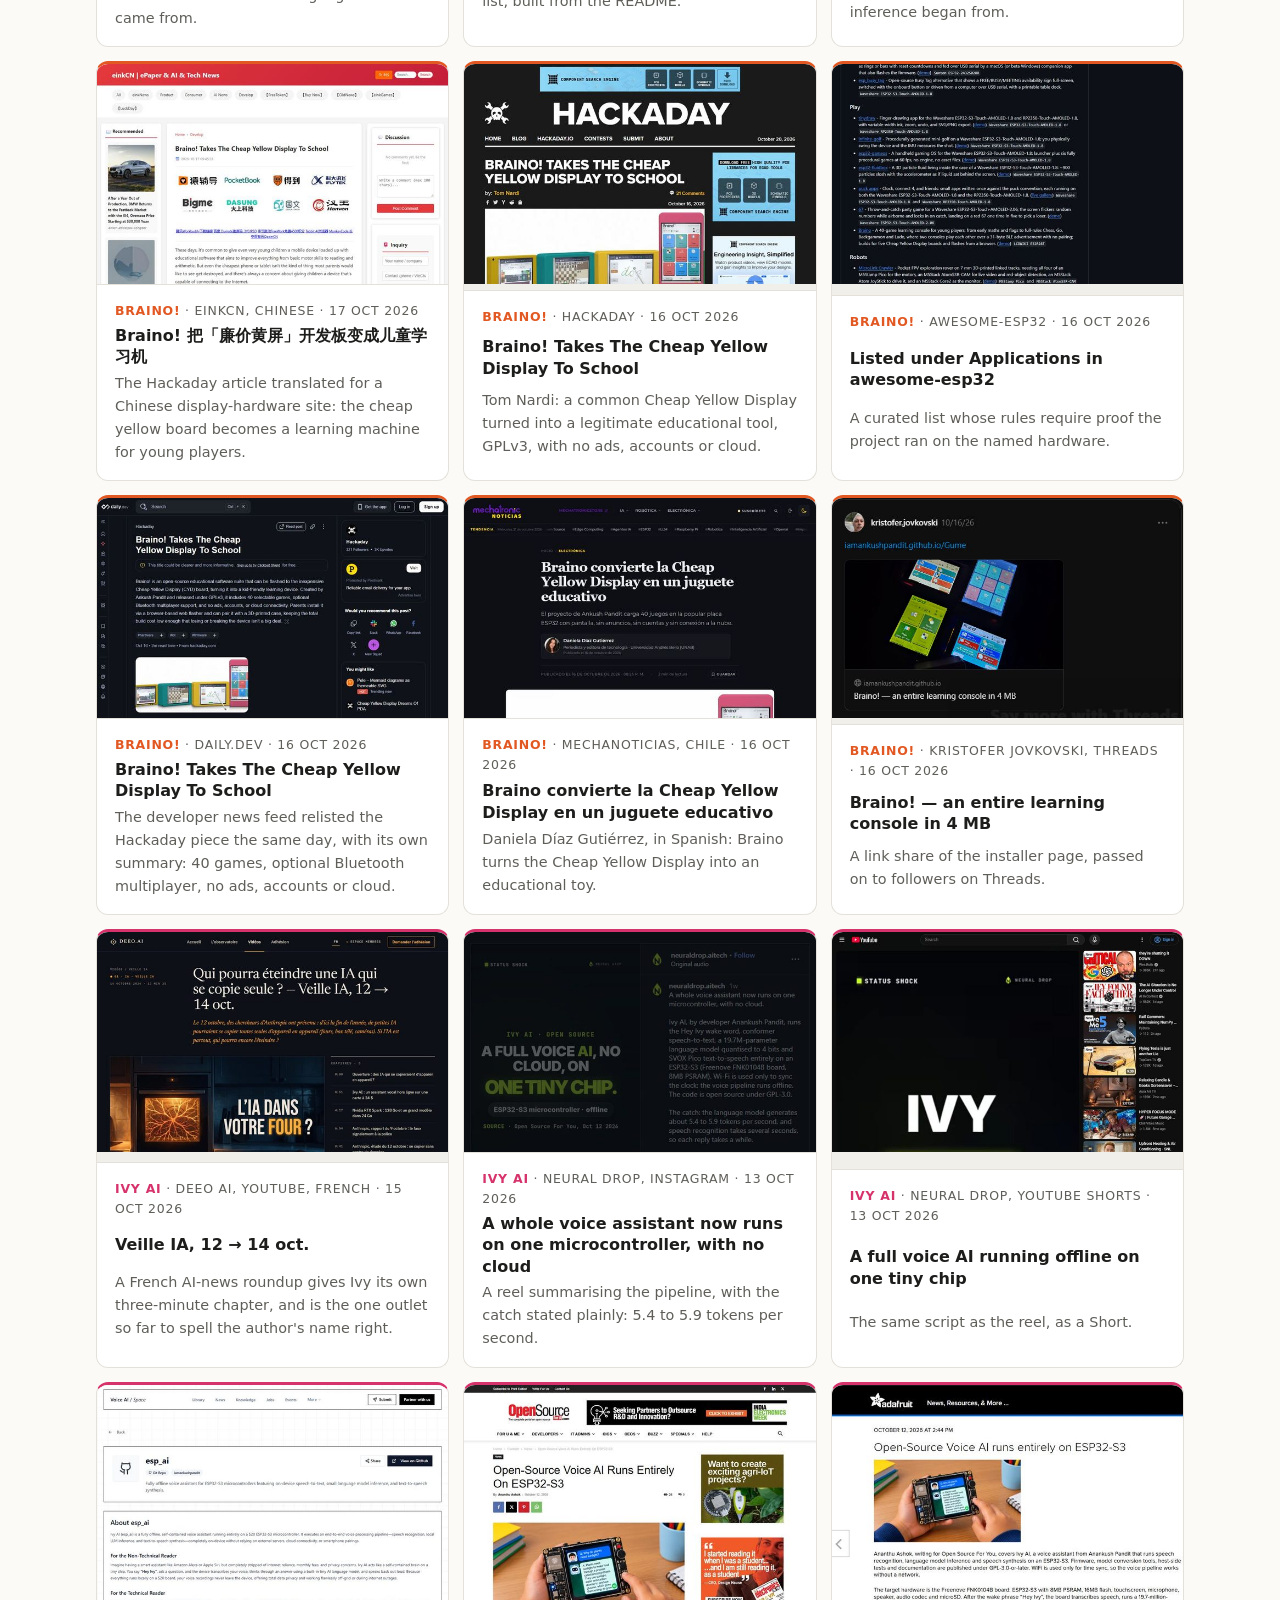
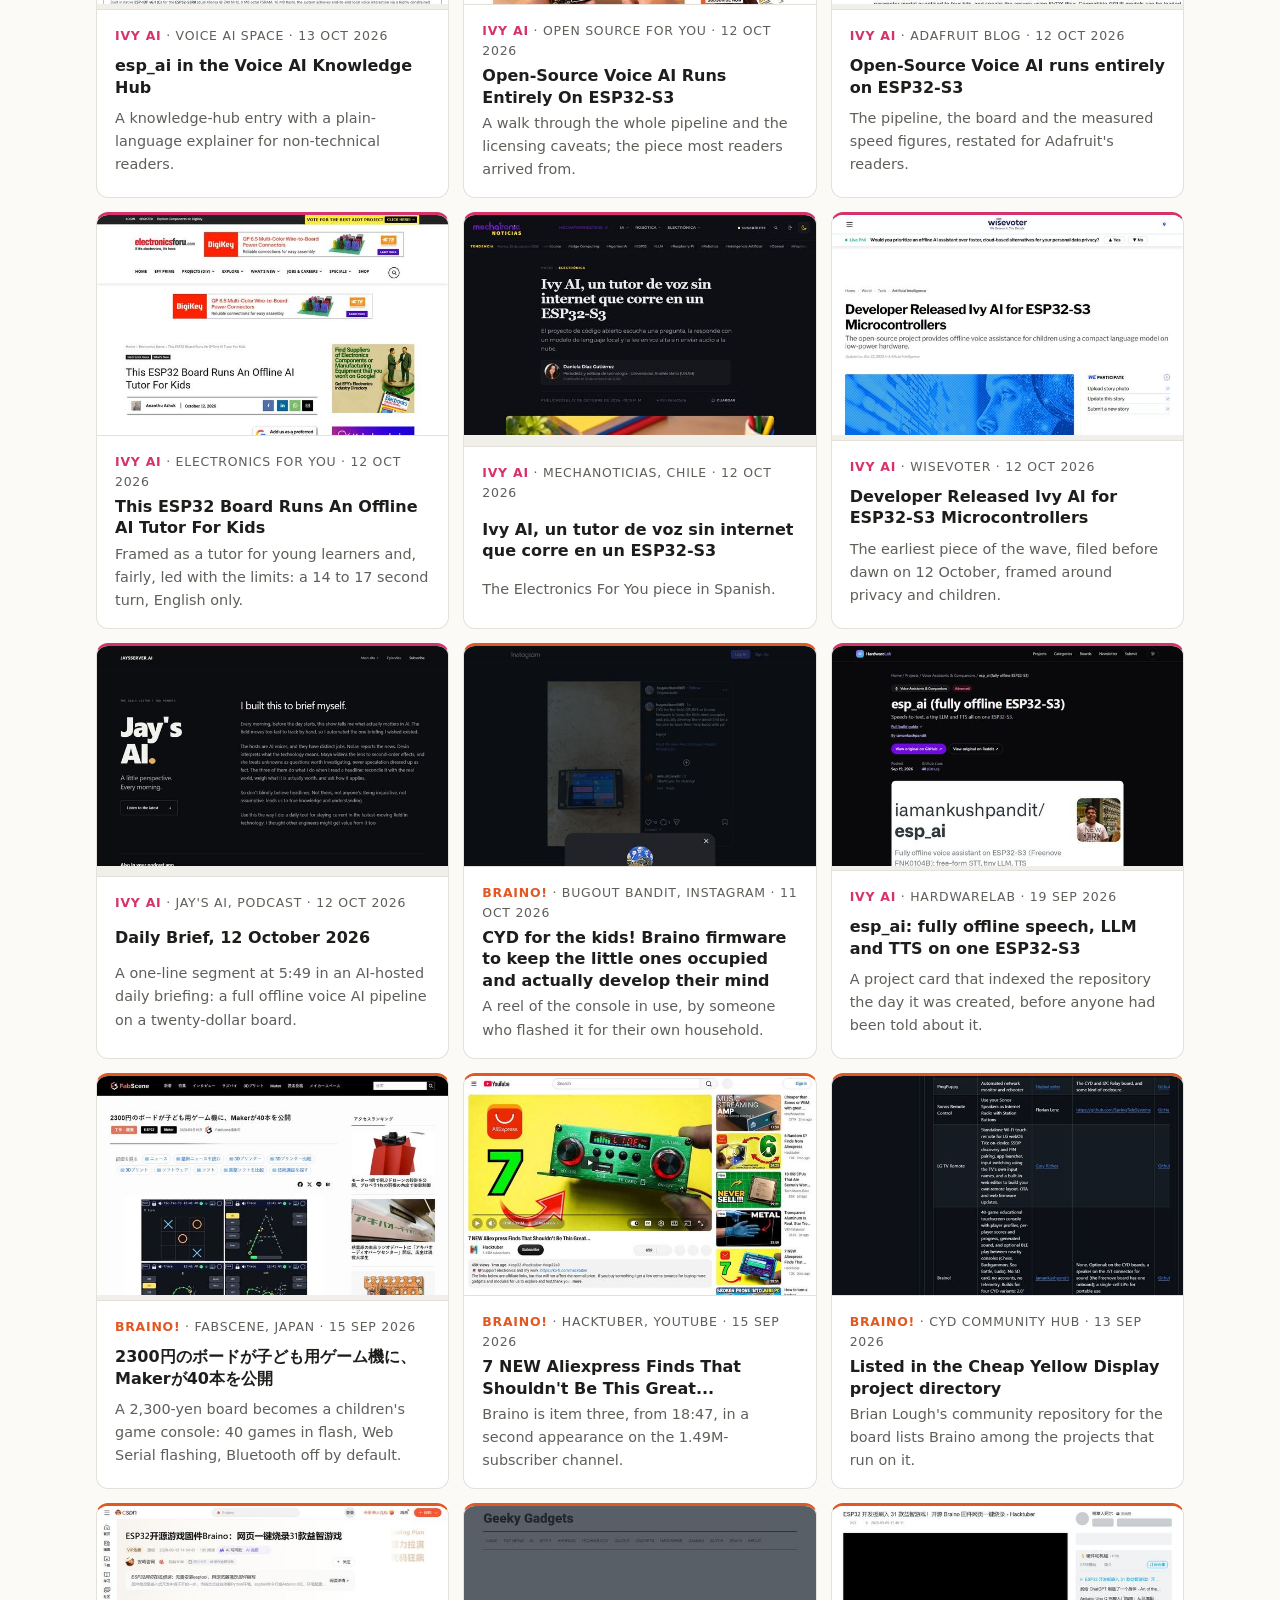
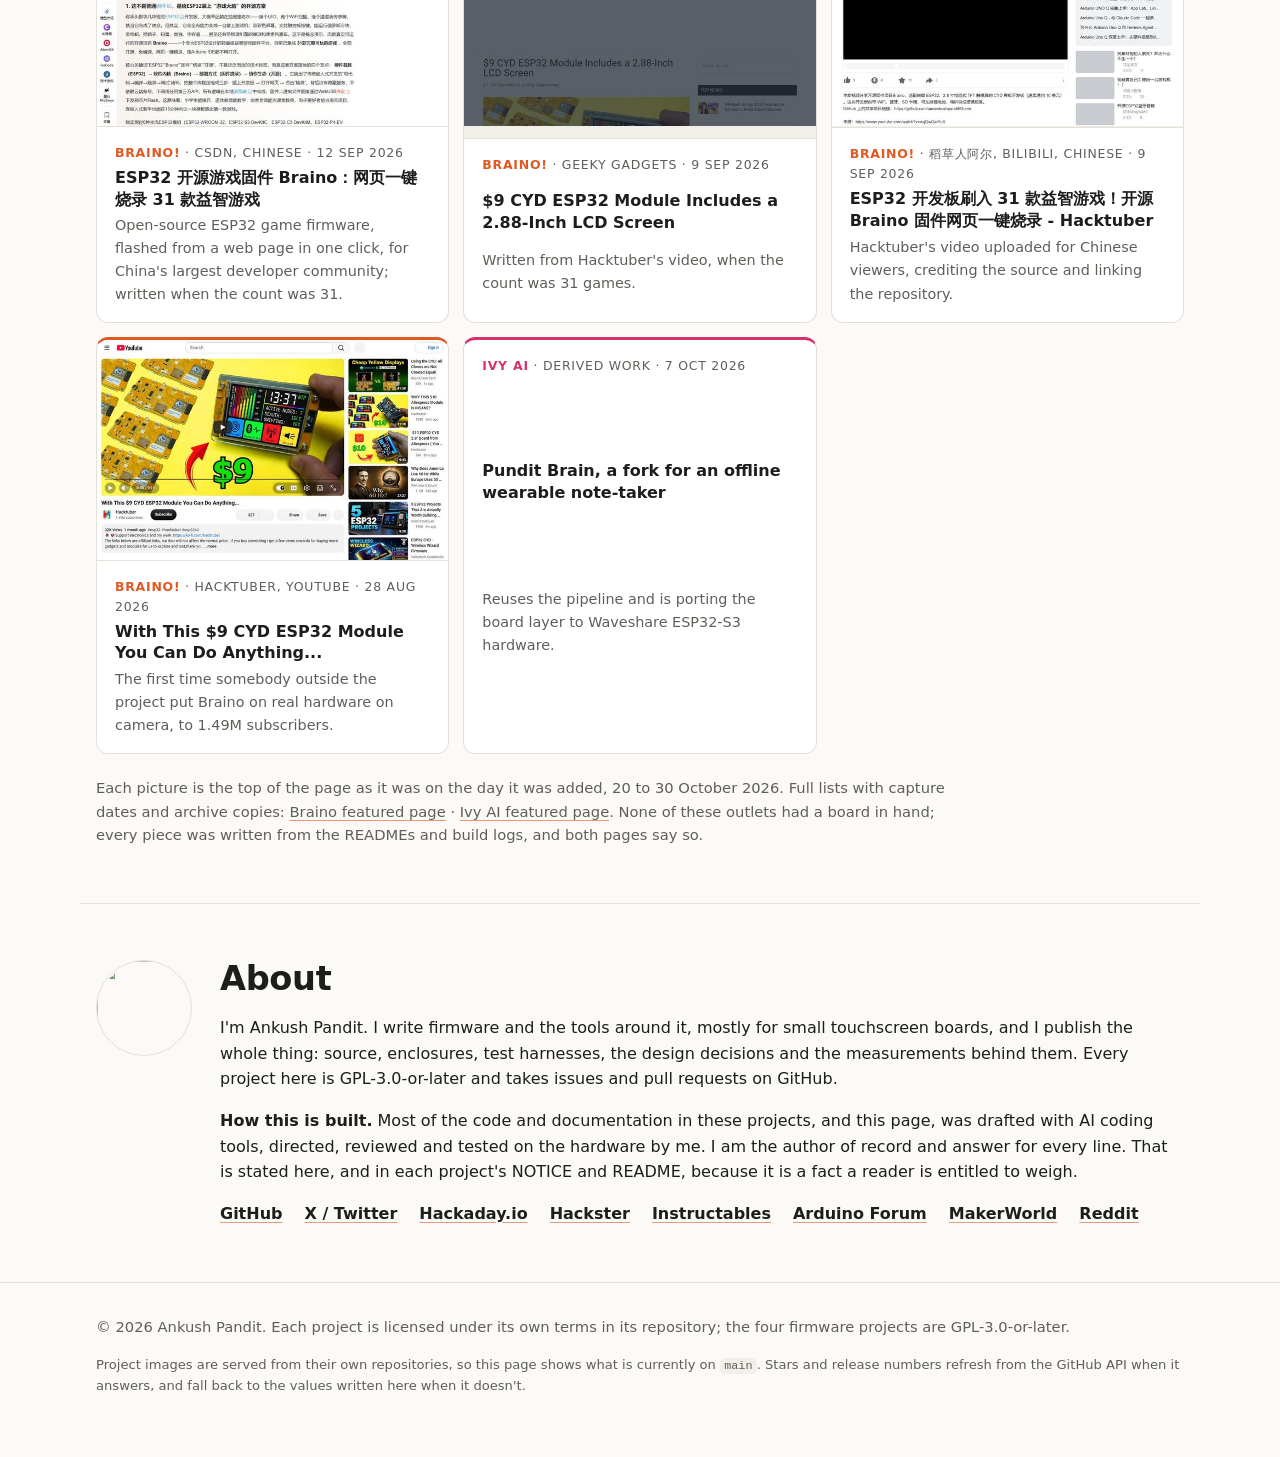
==== commit 8a0021aa: "Featured: The AI Vibe's three ESP32 builds dispatch Co-Authored-By: Claude Opus 5.5 <noreply@anthrop" ====
--- a/index.html
+++ b/index.html
@@ -457,6 +457,12 @@
   </div>
   <ul class="featured-list">
     <li class="featured-item" style="--accent:#d6336c">
+      <a class="featured-shot" href="https://theaivibe.org/edge/three-esp32-builds-show-how-far-on-device-ai-has-come-in-a-week-2026-10-28" aria-hidden="true" tabindex="-1"><img src="assets/featured/aivibe.jpg" alt="" width="640" height="400" loading="lazy"></a>
+      <span class="featured-meta"><span class="featured-project">Ivy AI</span> · The AI Vibe · 28 Oct 2026</span>
+      <a href="https://theaivibe.org/edge/three-esp32-builds-show-how-far-on-device-ai-has-come-in-a-week-2026-10-28">Three ESP32 Builds Show How Far On-Device AI Has Come in a Week</a>
+      <span class="featured-said">An edge-AI dispatch gives Ivy one of its three sections, as proof of how much now runs on one chip, and stays cautious because nobody outside the project has verified the numbers.</span>
+    </li>
+    <li class="featured-item" style="--accent:#d6336c">
       <a class="featured-shot" href="https://kaiyuanbang.cn/zh-cn/repo/iamankushpandit-esp-ai.html" aria-hidden="true" tabindex="-1"><img src="assets/featured/kaiyuanbang.jpg" alt="" width="640" height="400" loading="lazy"></a>
       <span class="featured-meta"><span class="featured-project">Ivy AI</span> · 开源榜 kaiyuanbang.cn, Chinese · 28 Oct 2026</span>
       <a href="https://kaiyuanbang.cn/zh-cn/repo/iamankushpandit-esp-ai.html">esp_ai：运行于 ESP32-S3 的离线语音助手</a>
@@ -679,7 +685,7 @@
     </li>
   </ul>
   <p class="featured-sources">
-    Each picture is the top of the page as it was on the day it was added, 20 to 28 October 2026. Full lists with capture dates and archive copies:
+    Each picture is the top of the page as it was on the day it was added, 20 to 30 October 2026. Full lists with capture dates and archive copies:
     <a href="https://iamankushpandit.github.io/Gume/featured.html">Braino featured page</a> ·
     <a href="https://iamankushpandit.github.io/esp_ai/#featured">Ivy AI featured page</a>.
     None of these outlets had a board in hand; every piece was written from the READMEs and build logs, and both pages say so.
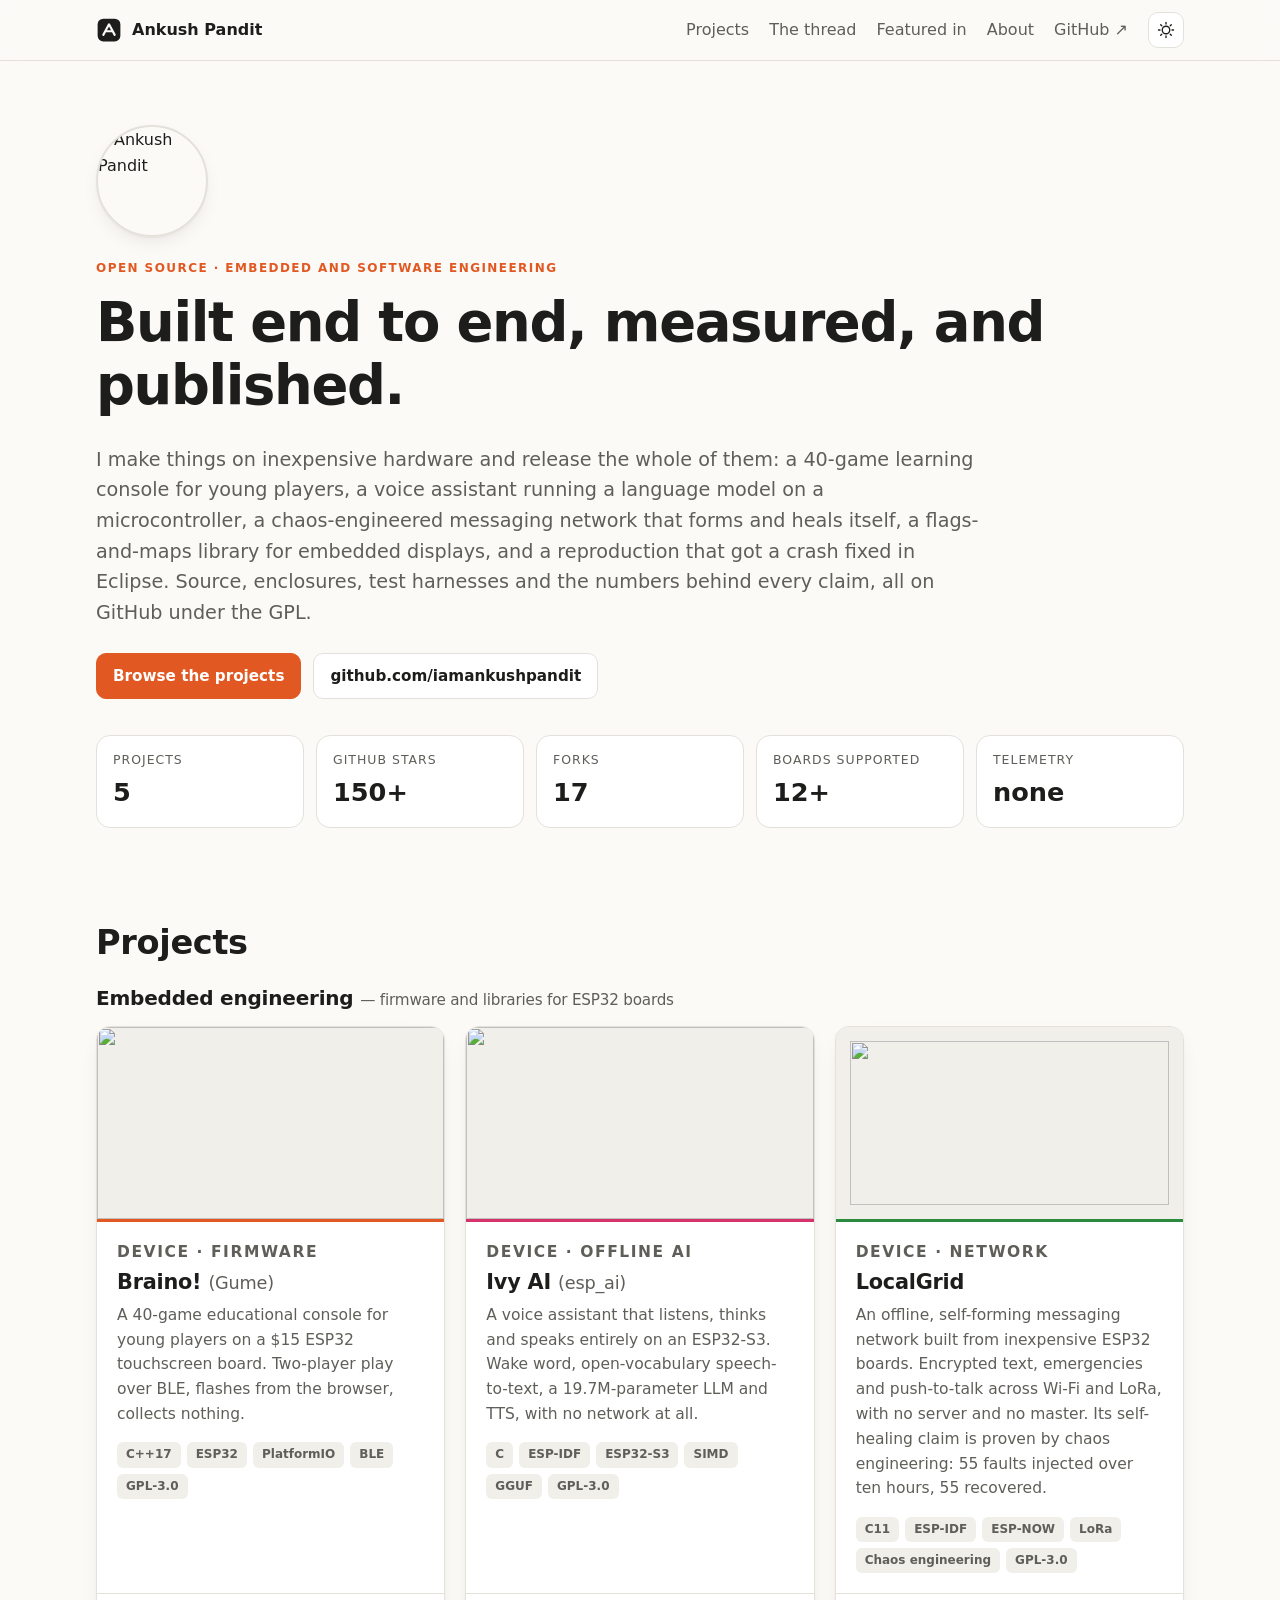
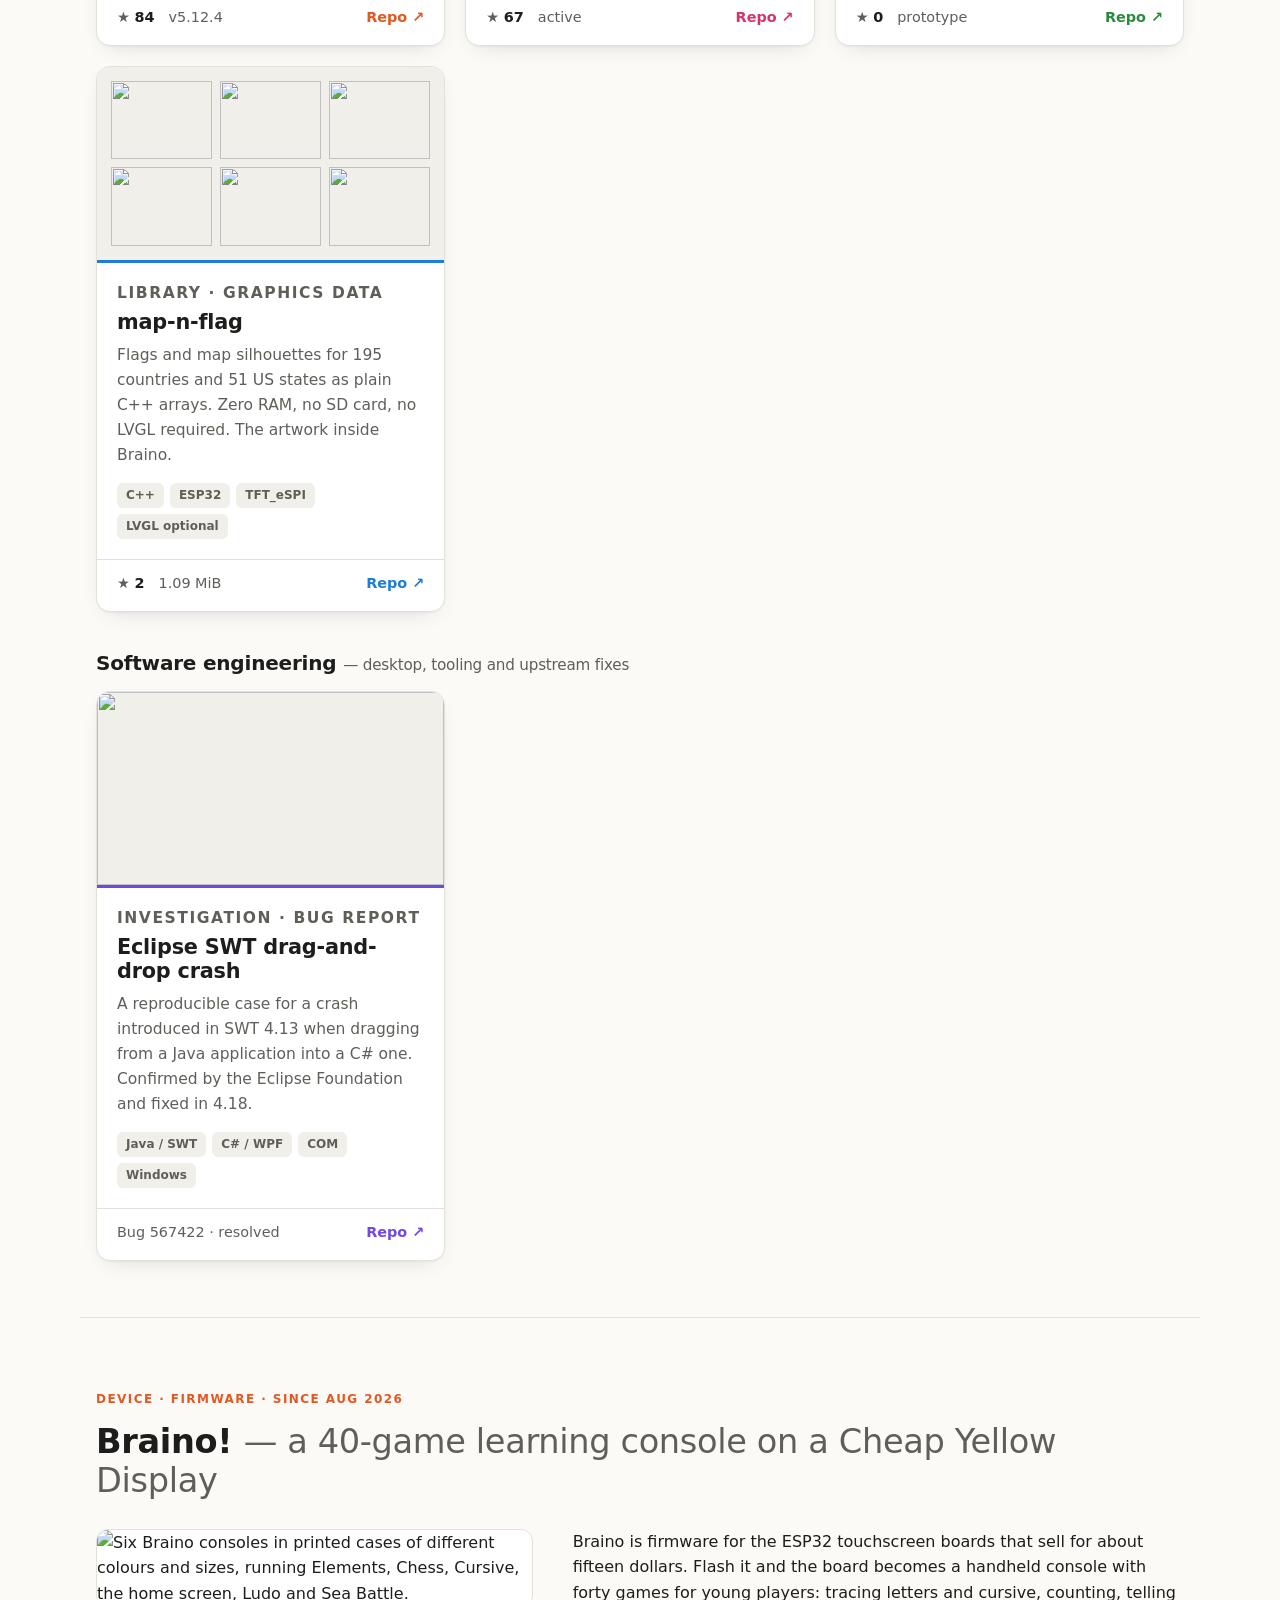
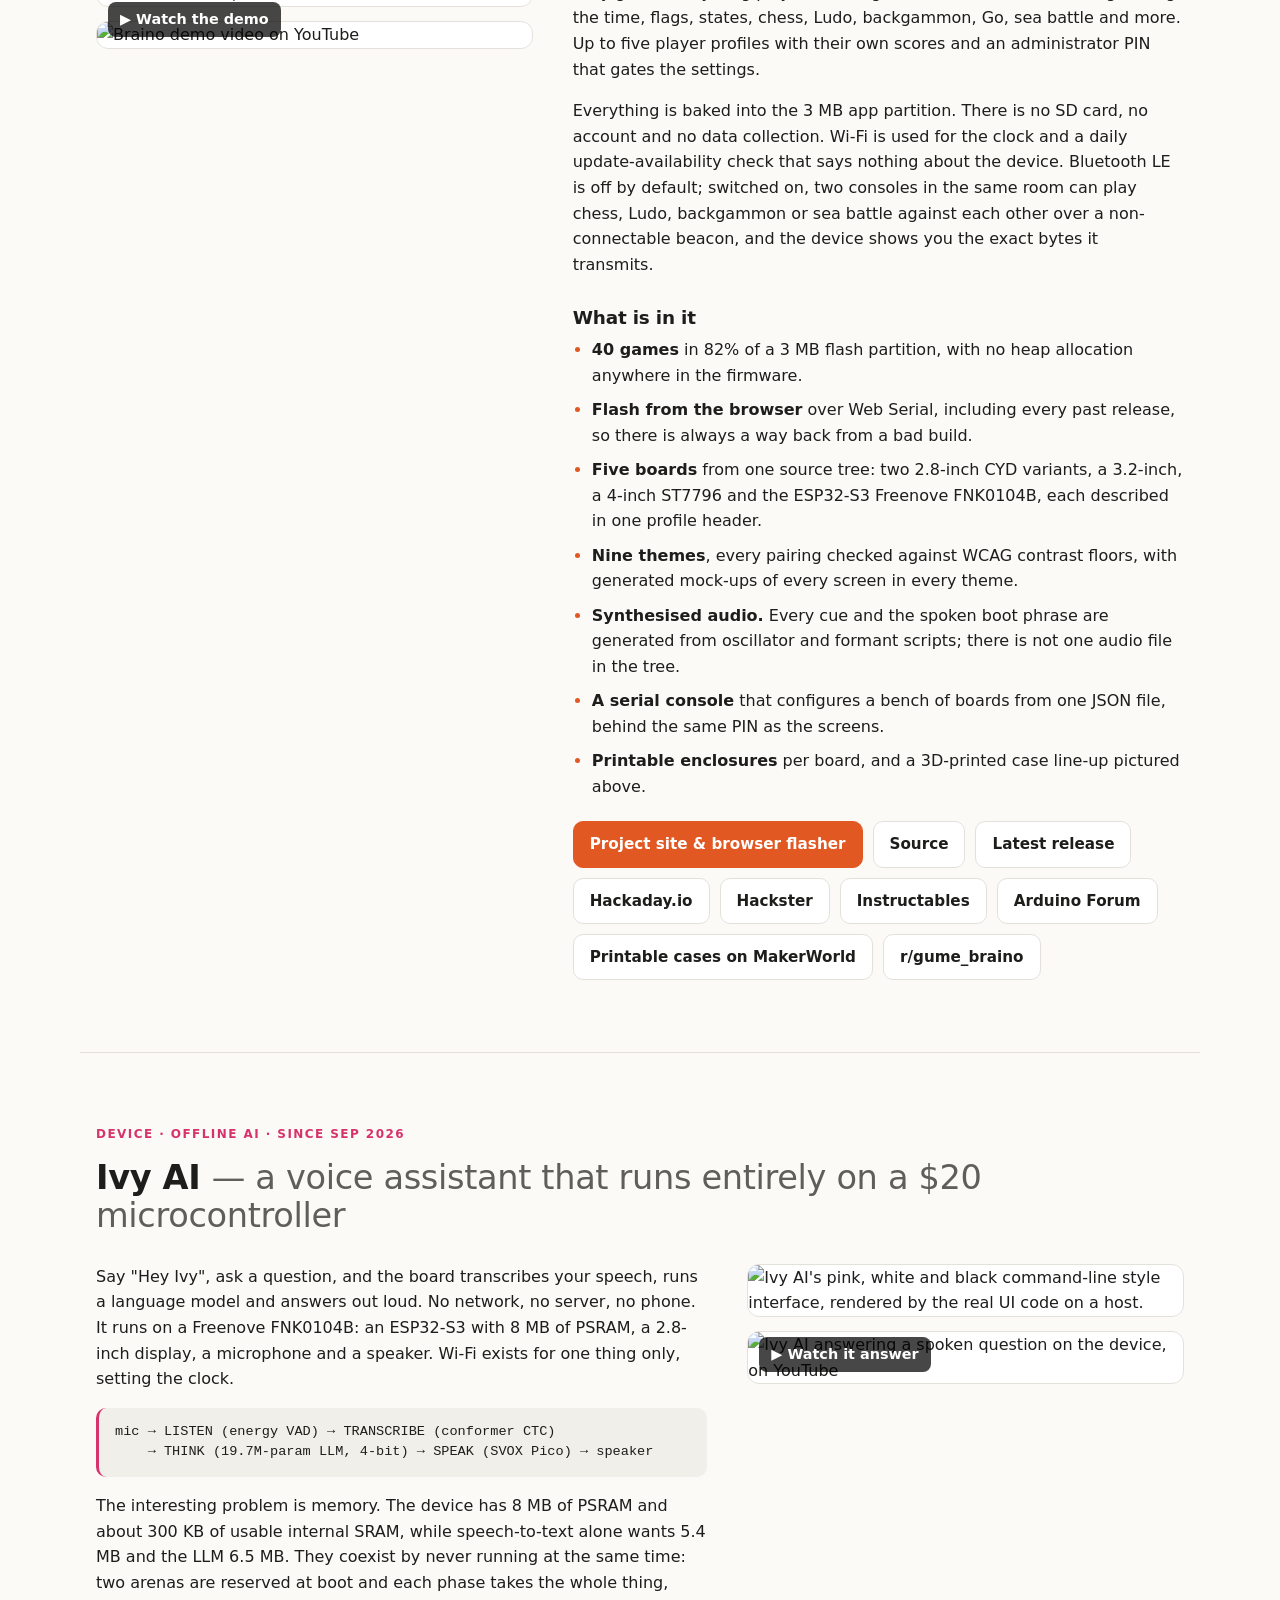
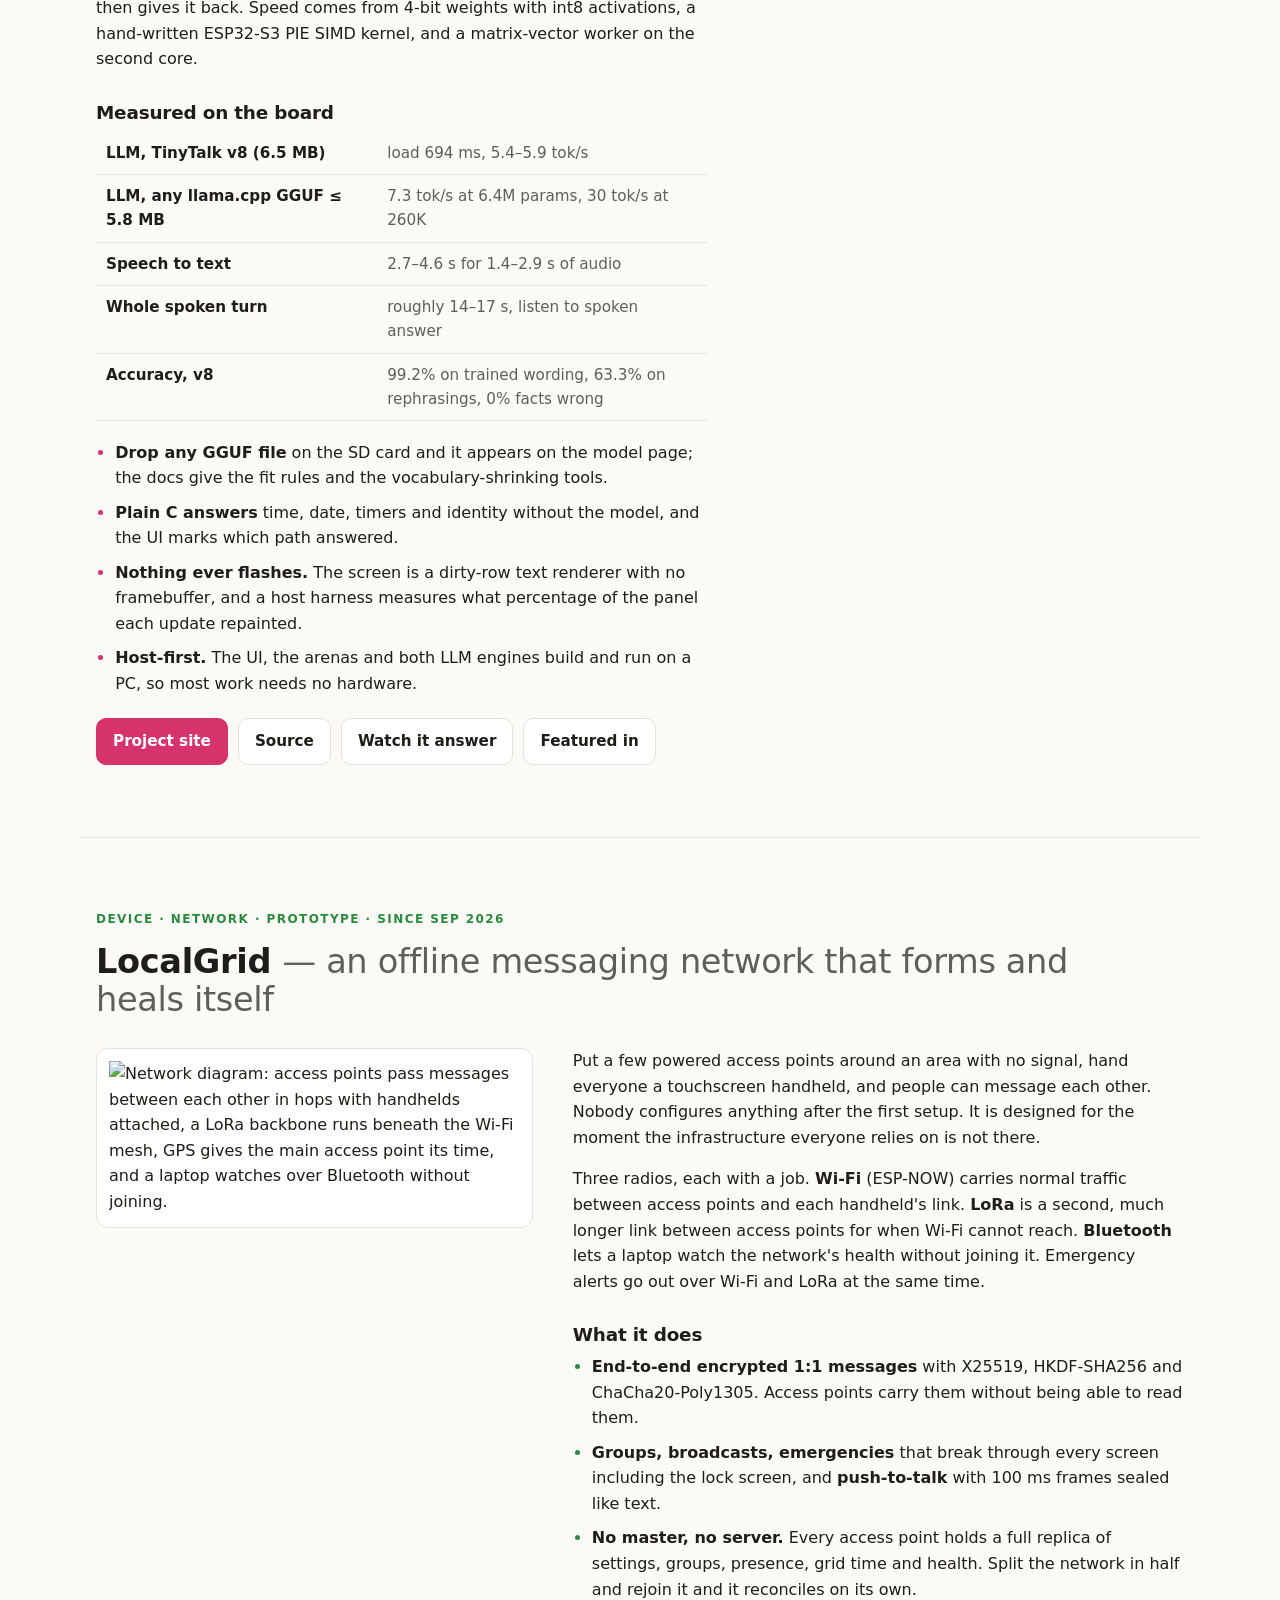
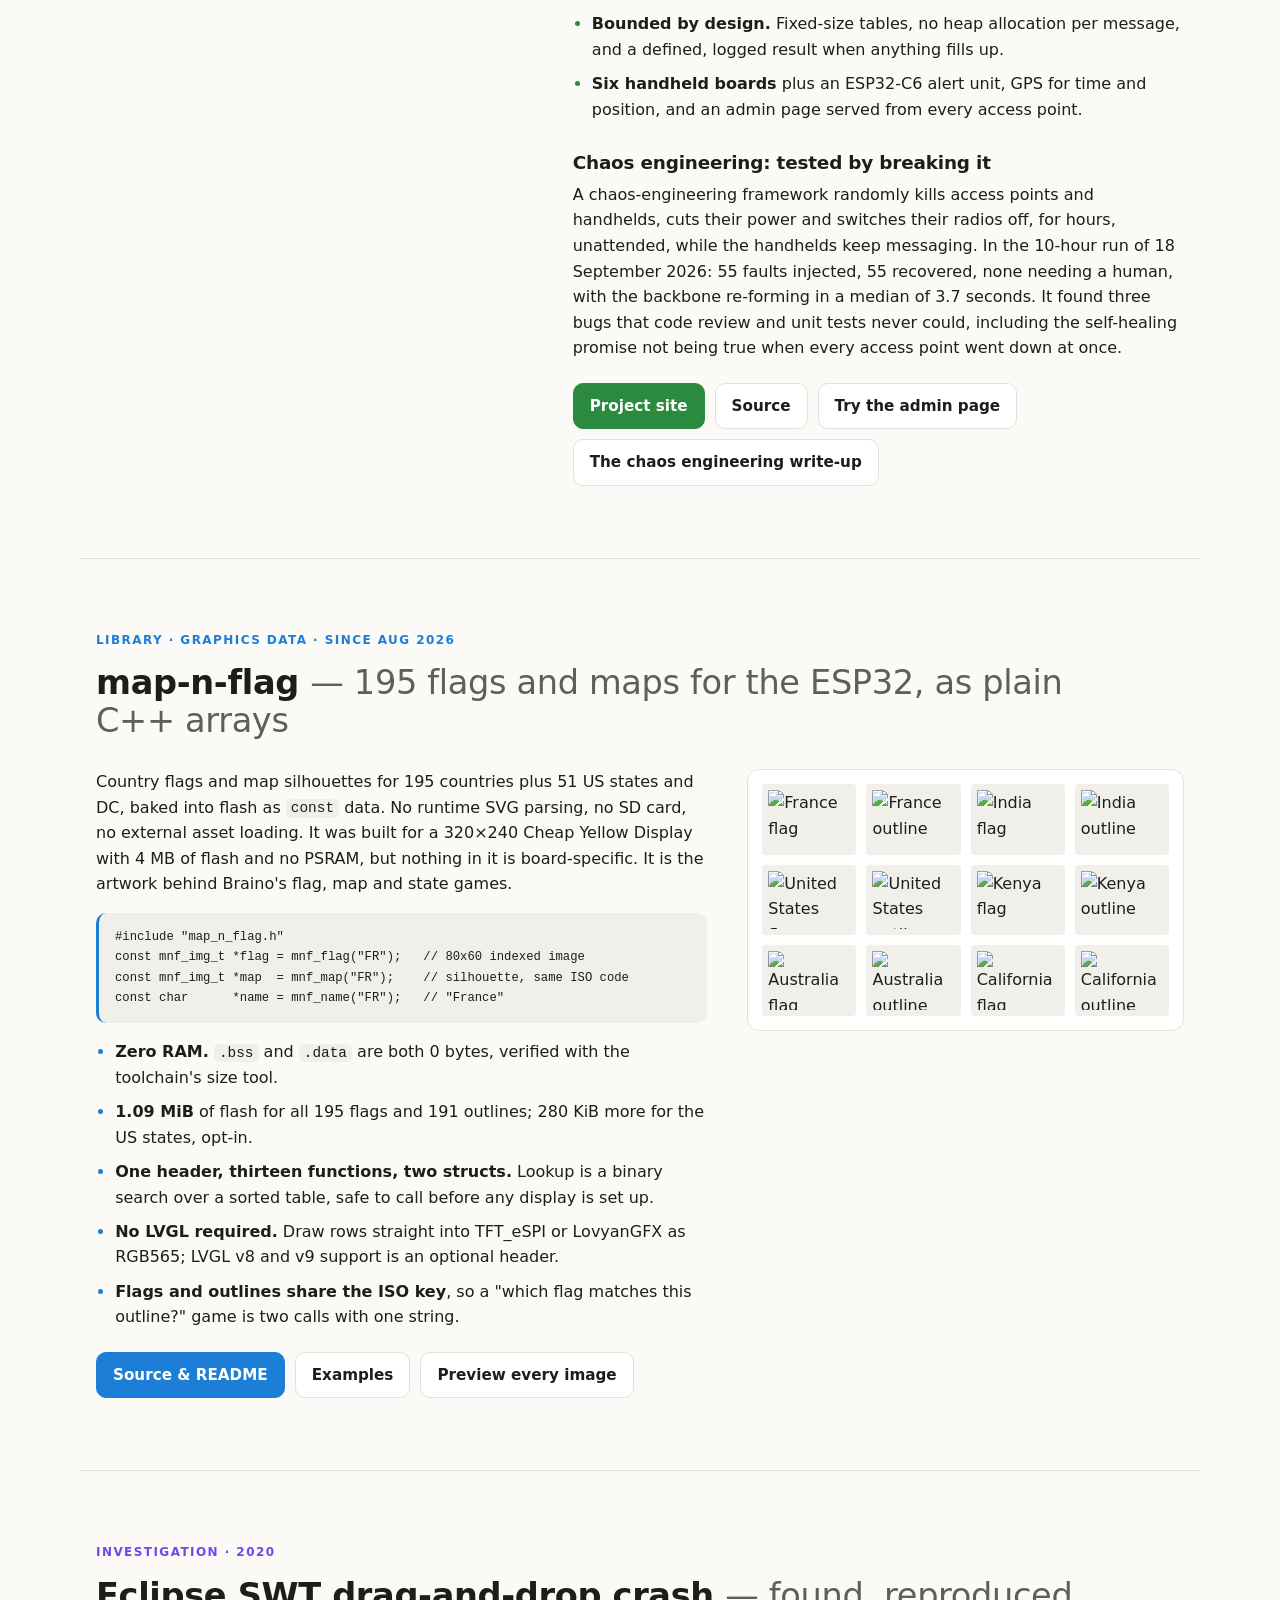
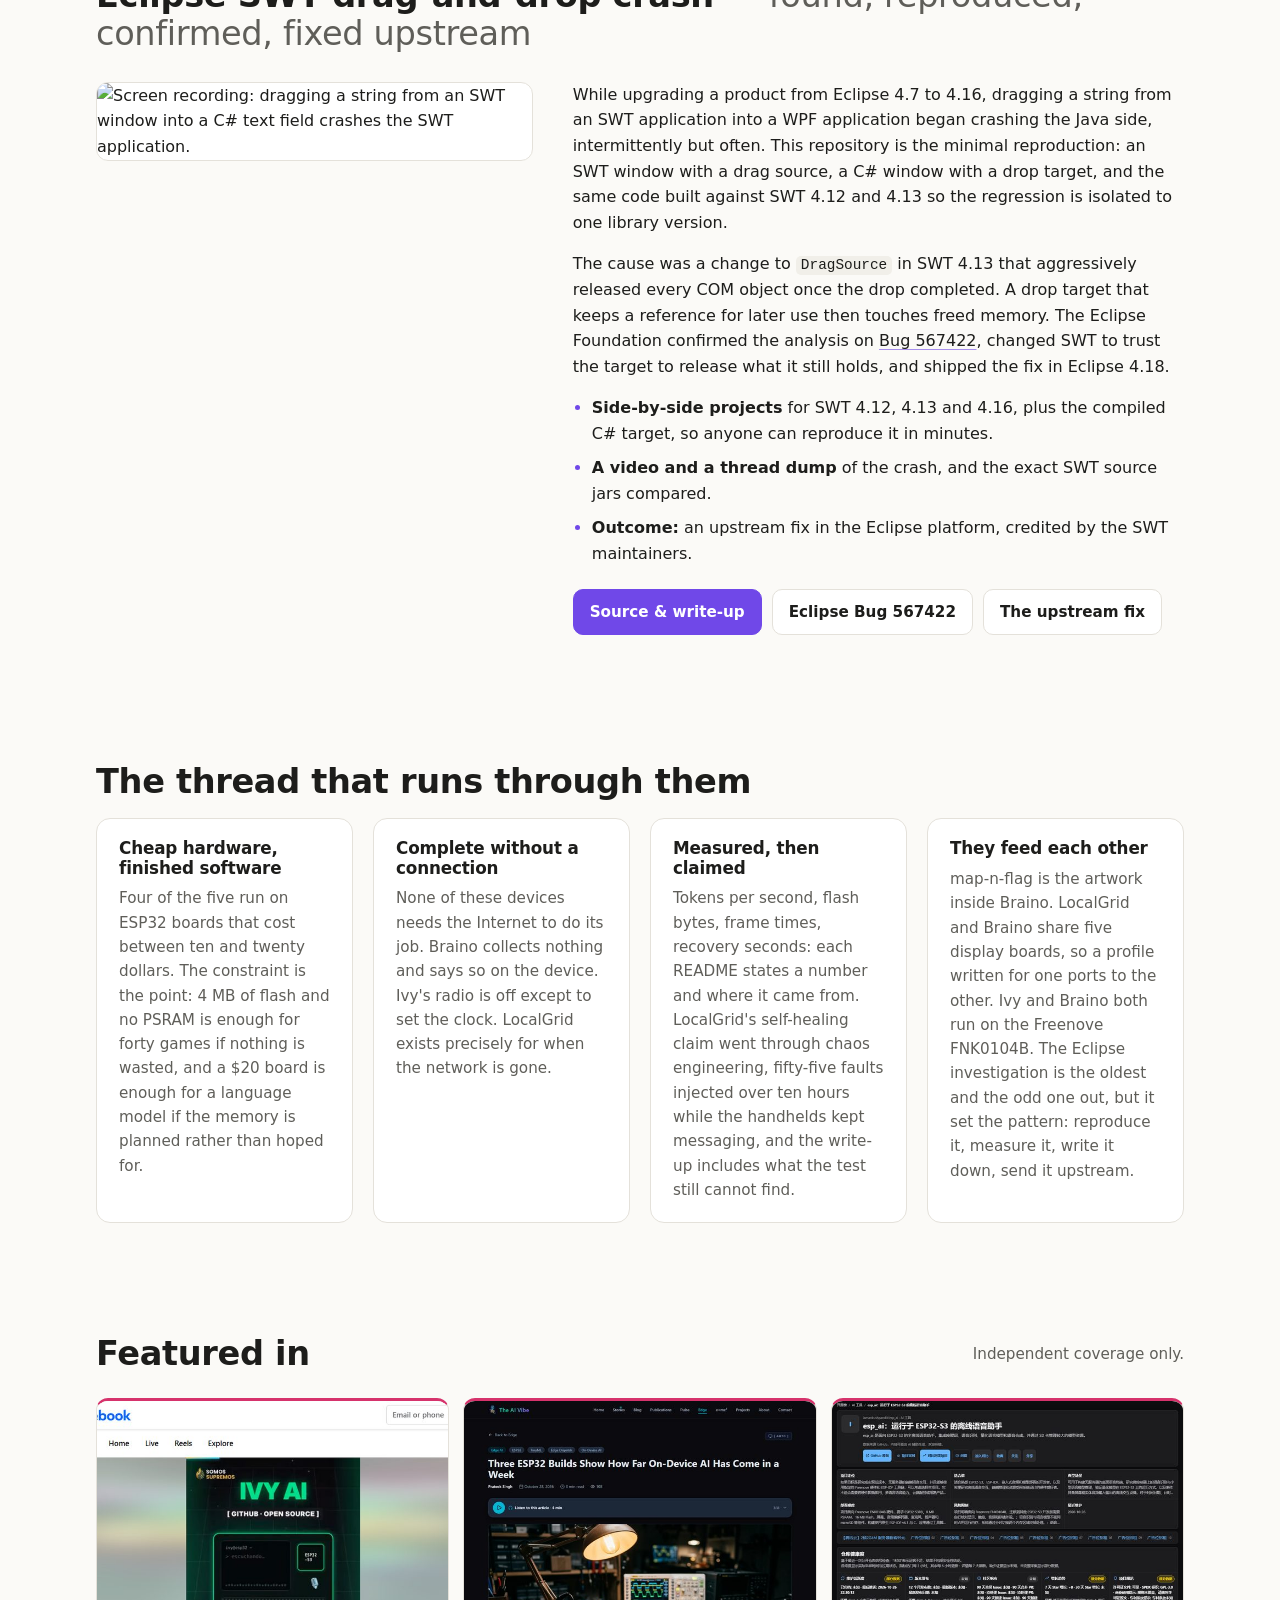
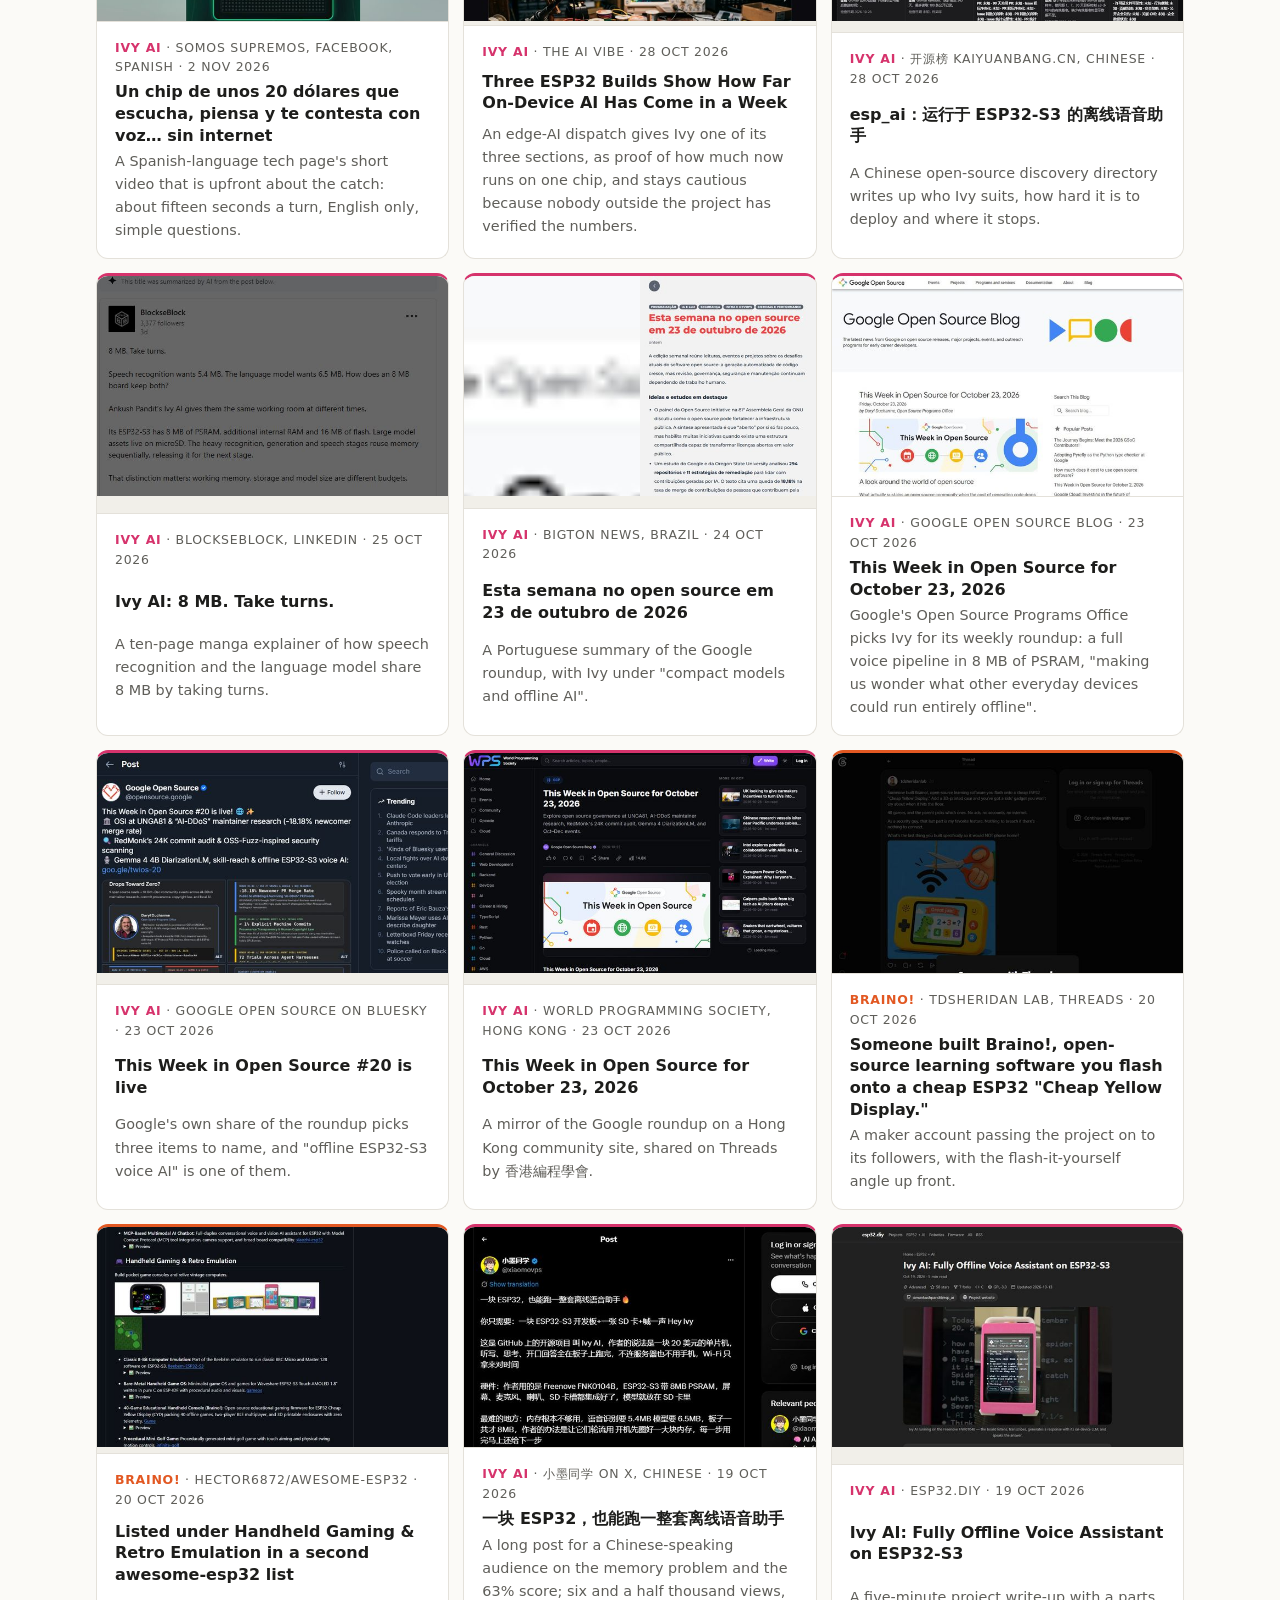
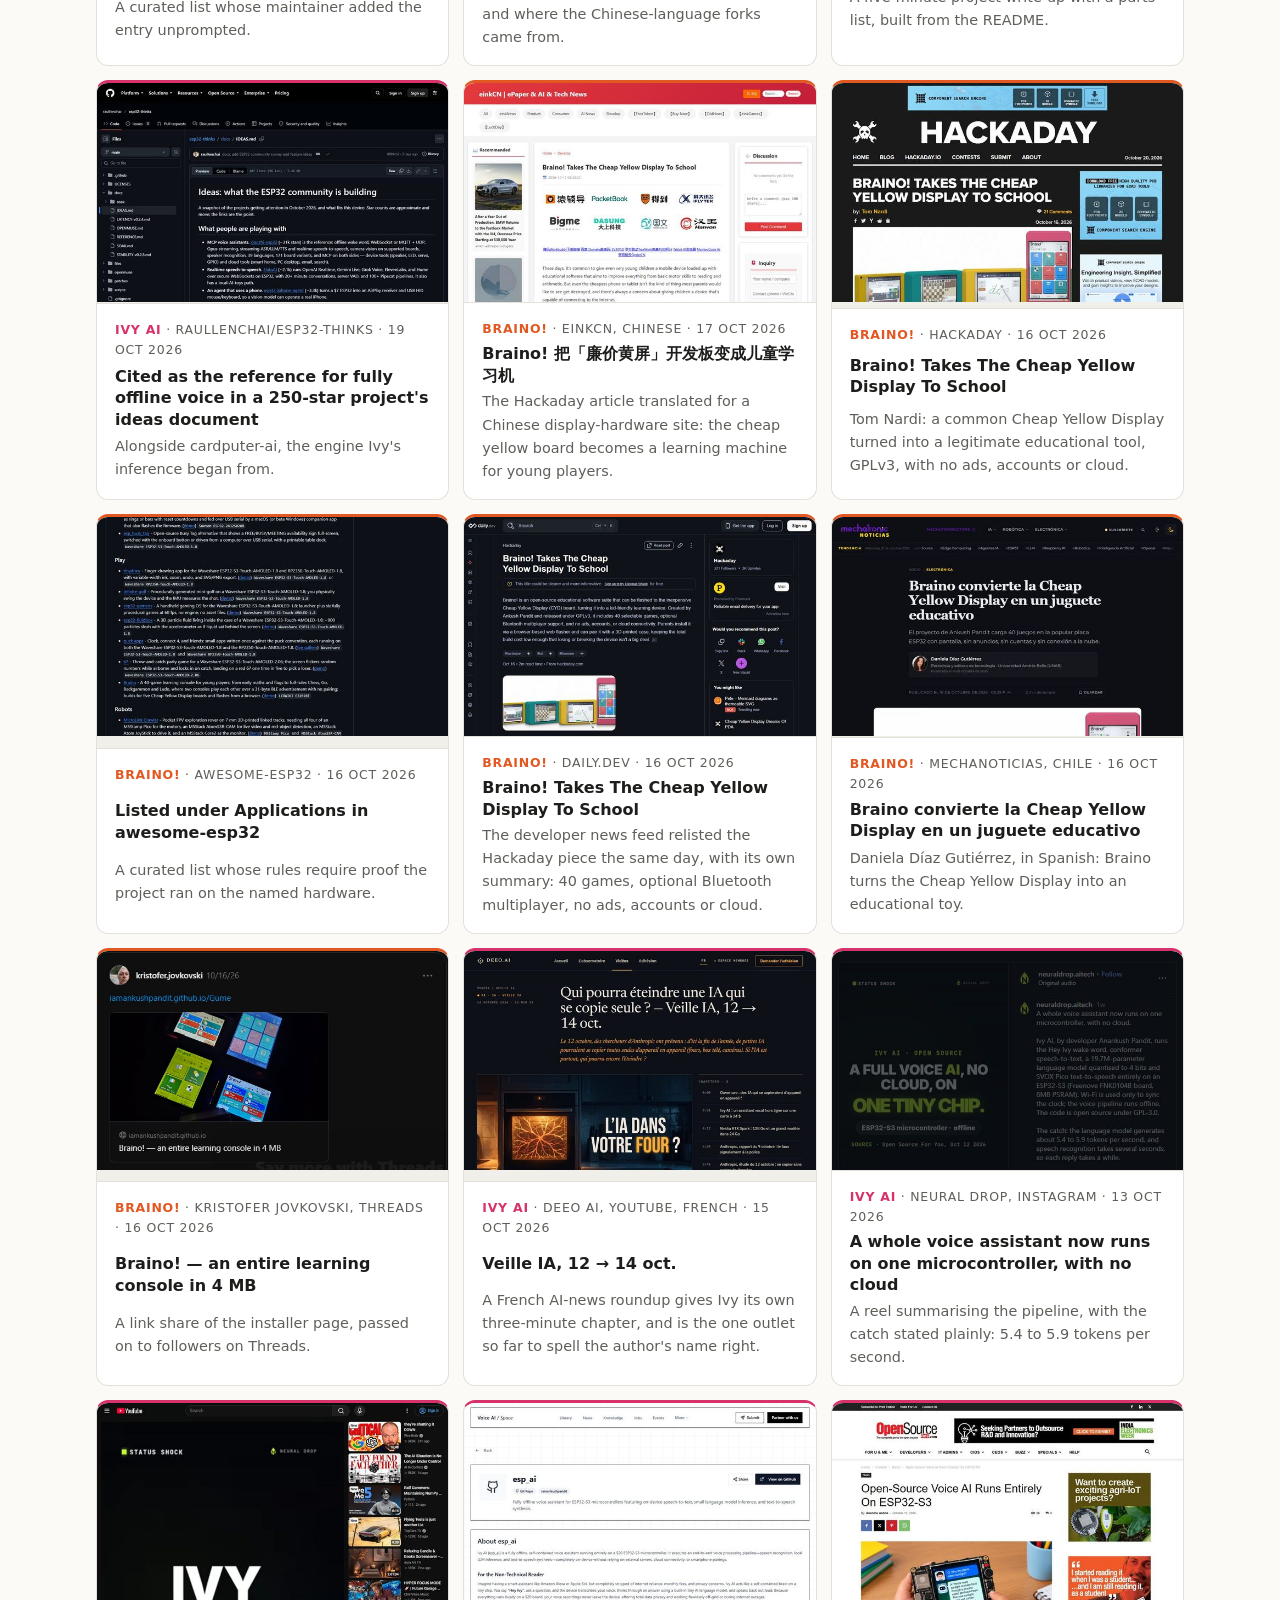
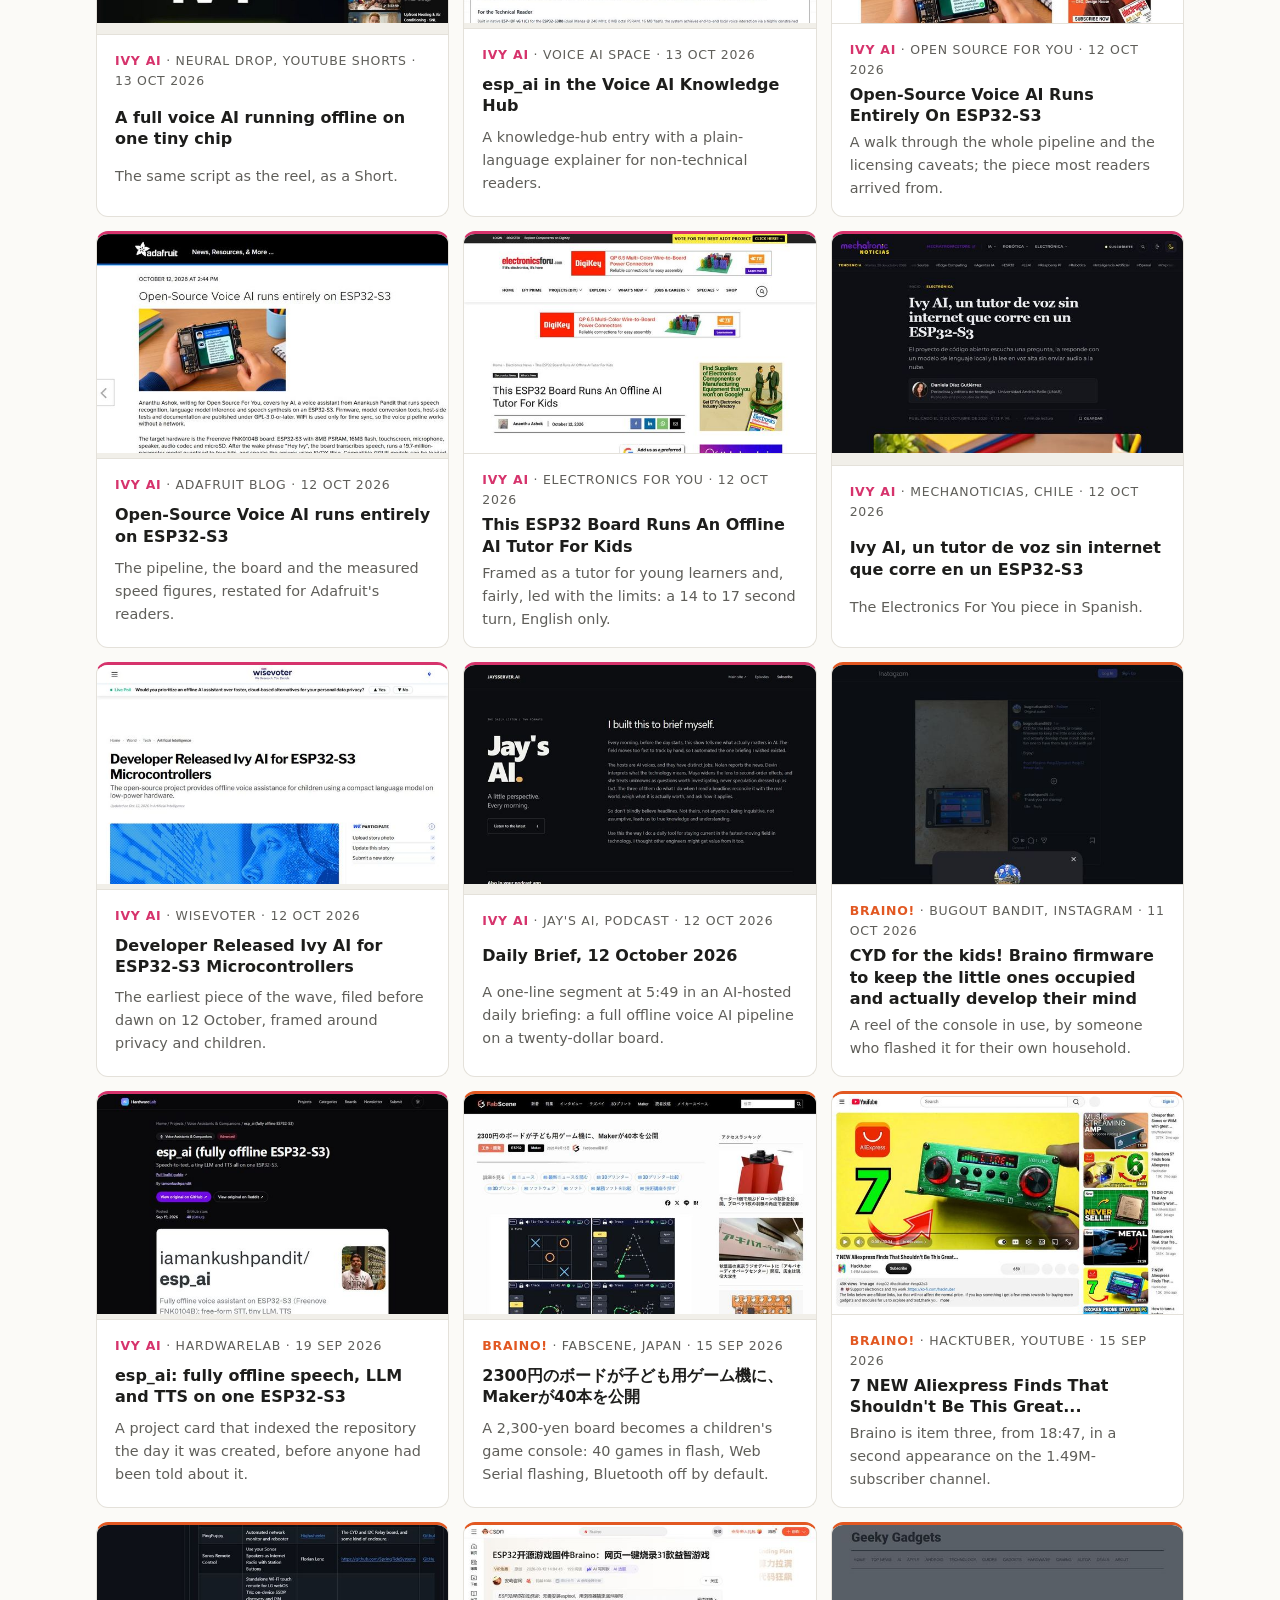
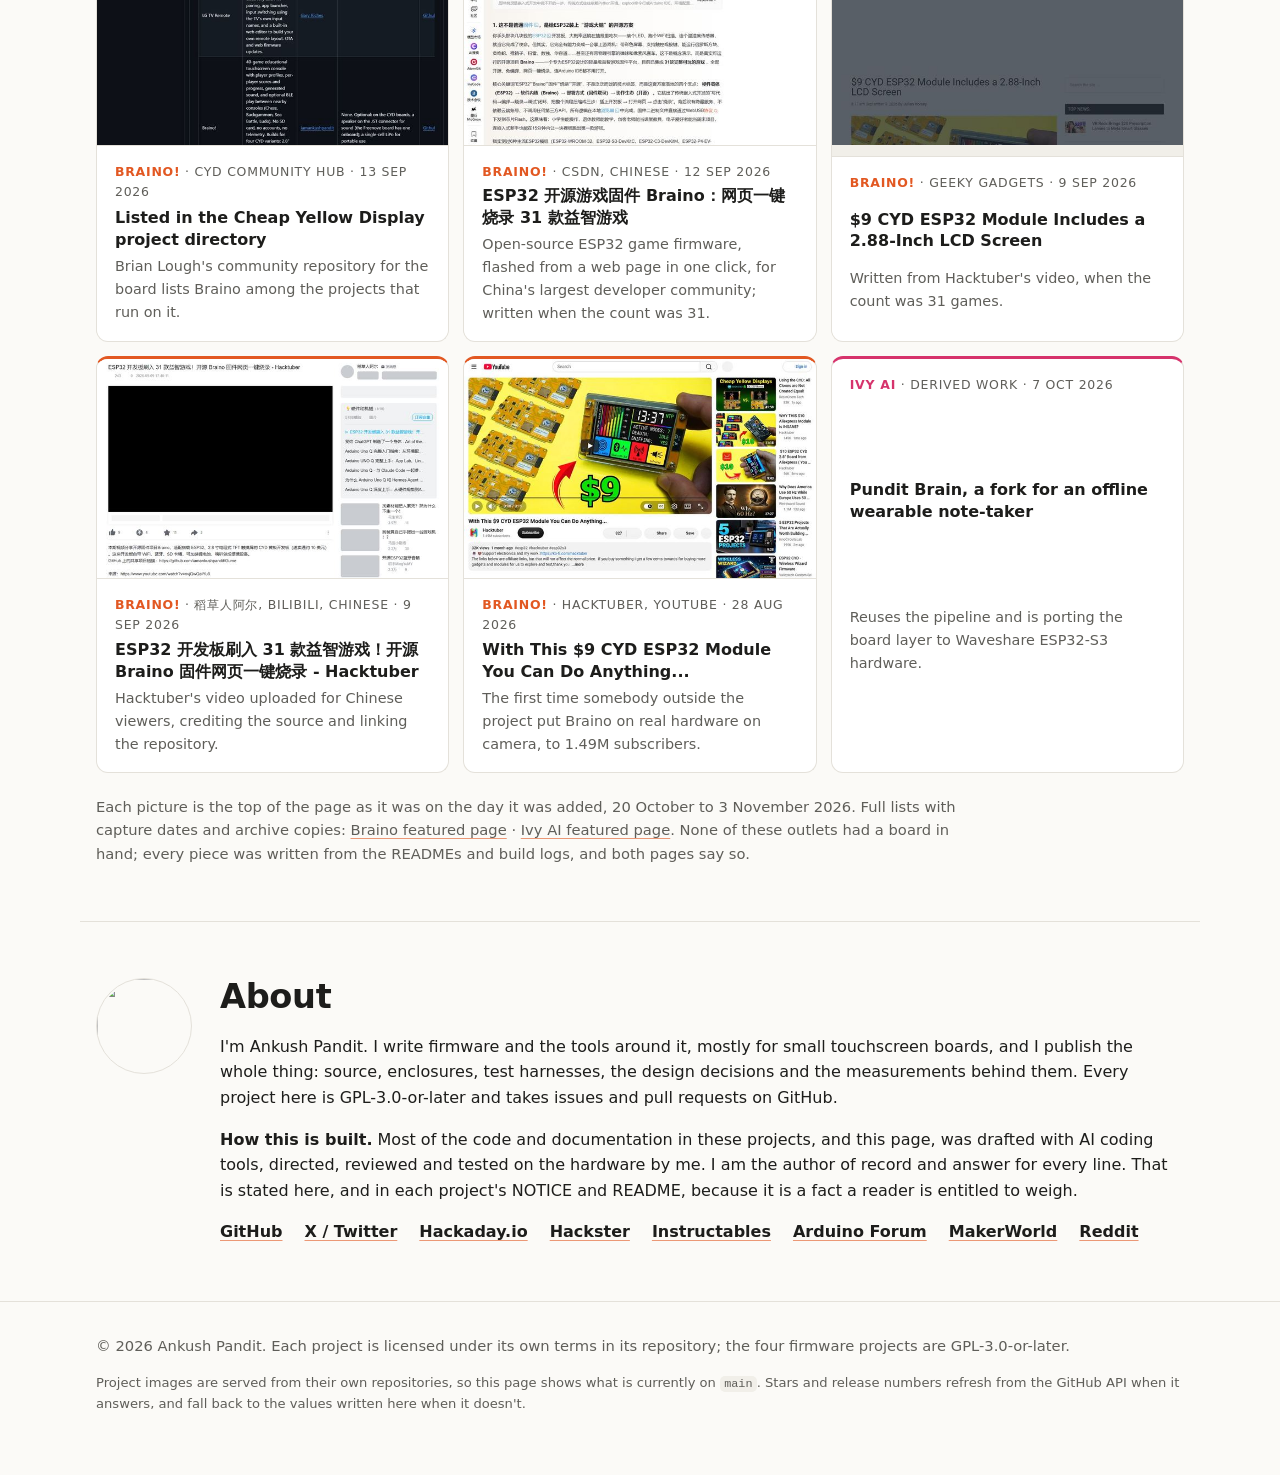
==== commit 2bd24b46: "Featured: Somos Supremos' Spanish video on Ivy AI Co-Authored-By: Claude Opus 5.5 <noreply@anthropic" ====
--- a/index.html
+++ b/index.html
@@ -457,6 +457,12 @@
   </div>
   <ul class="featured-list">
     <li class="featured-item" style="--accent:#d6336c">
+      <a class="featured-shot" href="https://www.facebook.com/61550254134555/videos/un-chip-de-unos-20-d%C3%B3lares-que-escucha-piensa-y-te-contesta-con-voz-sin-internet/2234183217443510/" aria-hidden="true" tabindex="-1"><img src="assets/featured/fb_somossupremos.jpg" alt="" width="640" height="400" loading="lazy"></a>
+      <span class="featured-meta"><span class="featured-project">Ivy AI</span> · Somos Supremos, Facebook, Spanish · 2 Nov 2026</span>
+      <a href="https://www.facebook.com/61550254134555/videos/un-chip-de-unos-20-d%C3%B3lares-que-escucha-piensa-y-te-contesta-con-voz-sin-internet/2234183217443510/">Un chip de unos 20 dólares que escucha, piensa y te contesta con voz… sin internet</a>
+      <span class="featured-said">A Spanish-language tech page's short video that is upfront about the catch: about fifteen seconds a turn, English only, simple questions.</span>
+    </li>
+    <li class="featured-item" style="--accent:#d6336c">
       <a class="featured-shot" href="https://theaivibe.org/edge/three-esp32-builds-show-how-far-on-device-ai-has-come-in-a-week-2026-10-28" aria-hidden="true" tabindex="-1"><img src="assets/featured/aivibe.jpg" alt="" width="640" height="400" loading="lazy"></a>
       <span class="featured-meta"><span class="featured-project">Ivy AI</span> · The AI Vibe · 28 Oct 2026</span>
       <a href="https://theaivibe.org/edge/three-esp32-builds-show-how-far-on-device-ai-has-come-in-a-week-2026-10-28">Three ESP32 Builds Show How Far On-Device AI Has Come in a Week</a>
@@ -685,7 +691,7 @@
     </li>
   </ul>
   <p class="featured-sources">
-    Each picture is the top of the page as it was on the day it was added, 20 to 30 October 2026. Full lists with capture dates and archive copies:
+    Each picture is the top of the page as it was on the day it was added, 20 October to 3 November 2026. Full lists with capture dates and archive copies:
     <a href="https://iamankushpandit.github.io/Gume/featured.html">Braino featured page</a> ·
     <a href="https://iamankushpandit.github.io/esp_ai/#featured">Ivy AI featured page</a>.
     None of these outlets had a board in hand; every piece was written from the READMEs and build logs, and both pages say so.
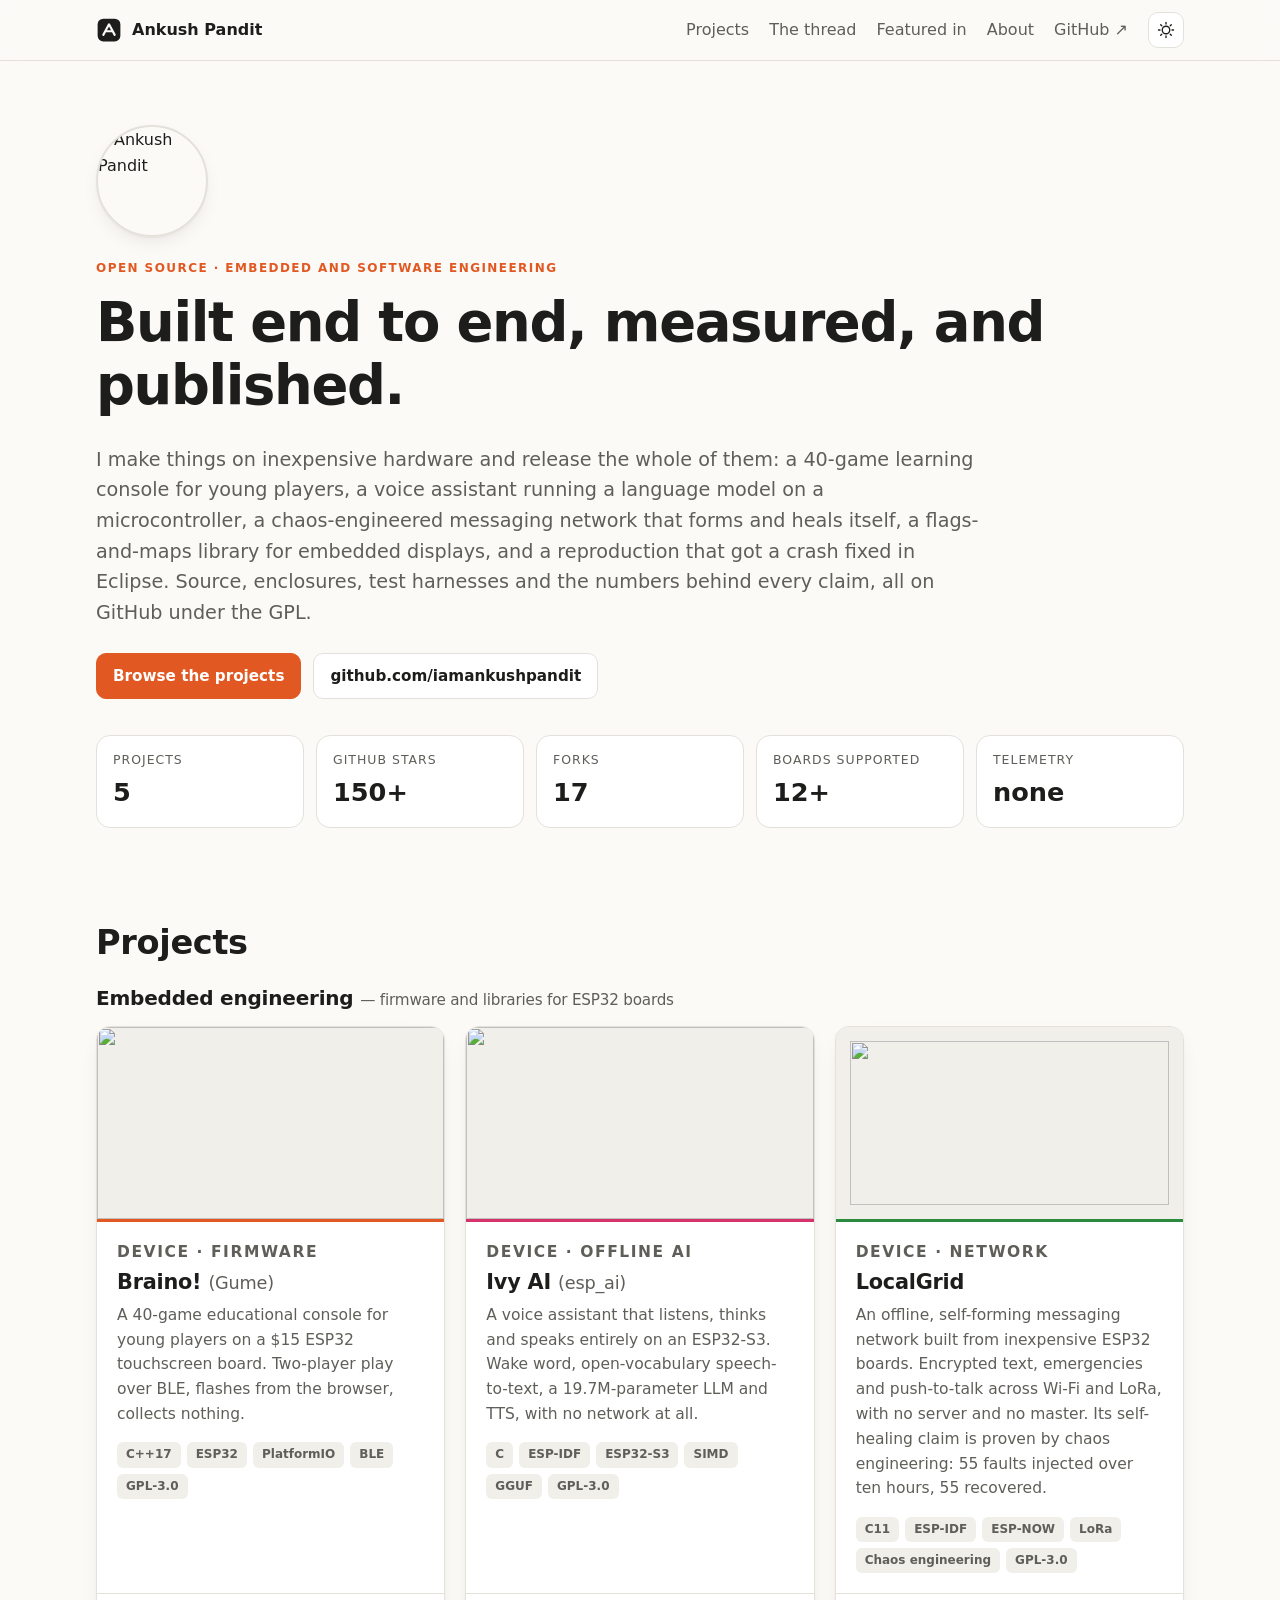
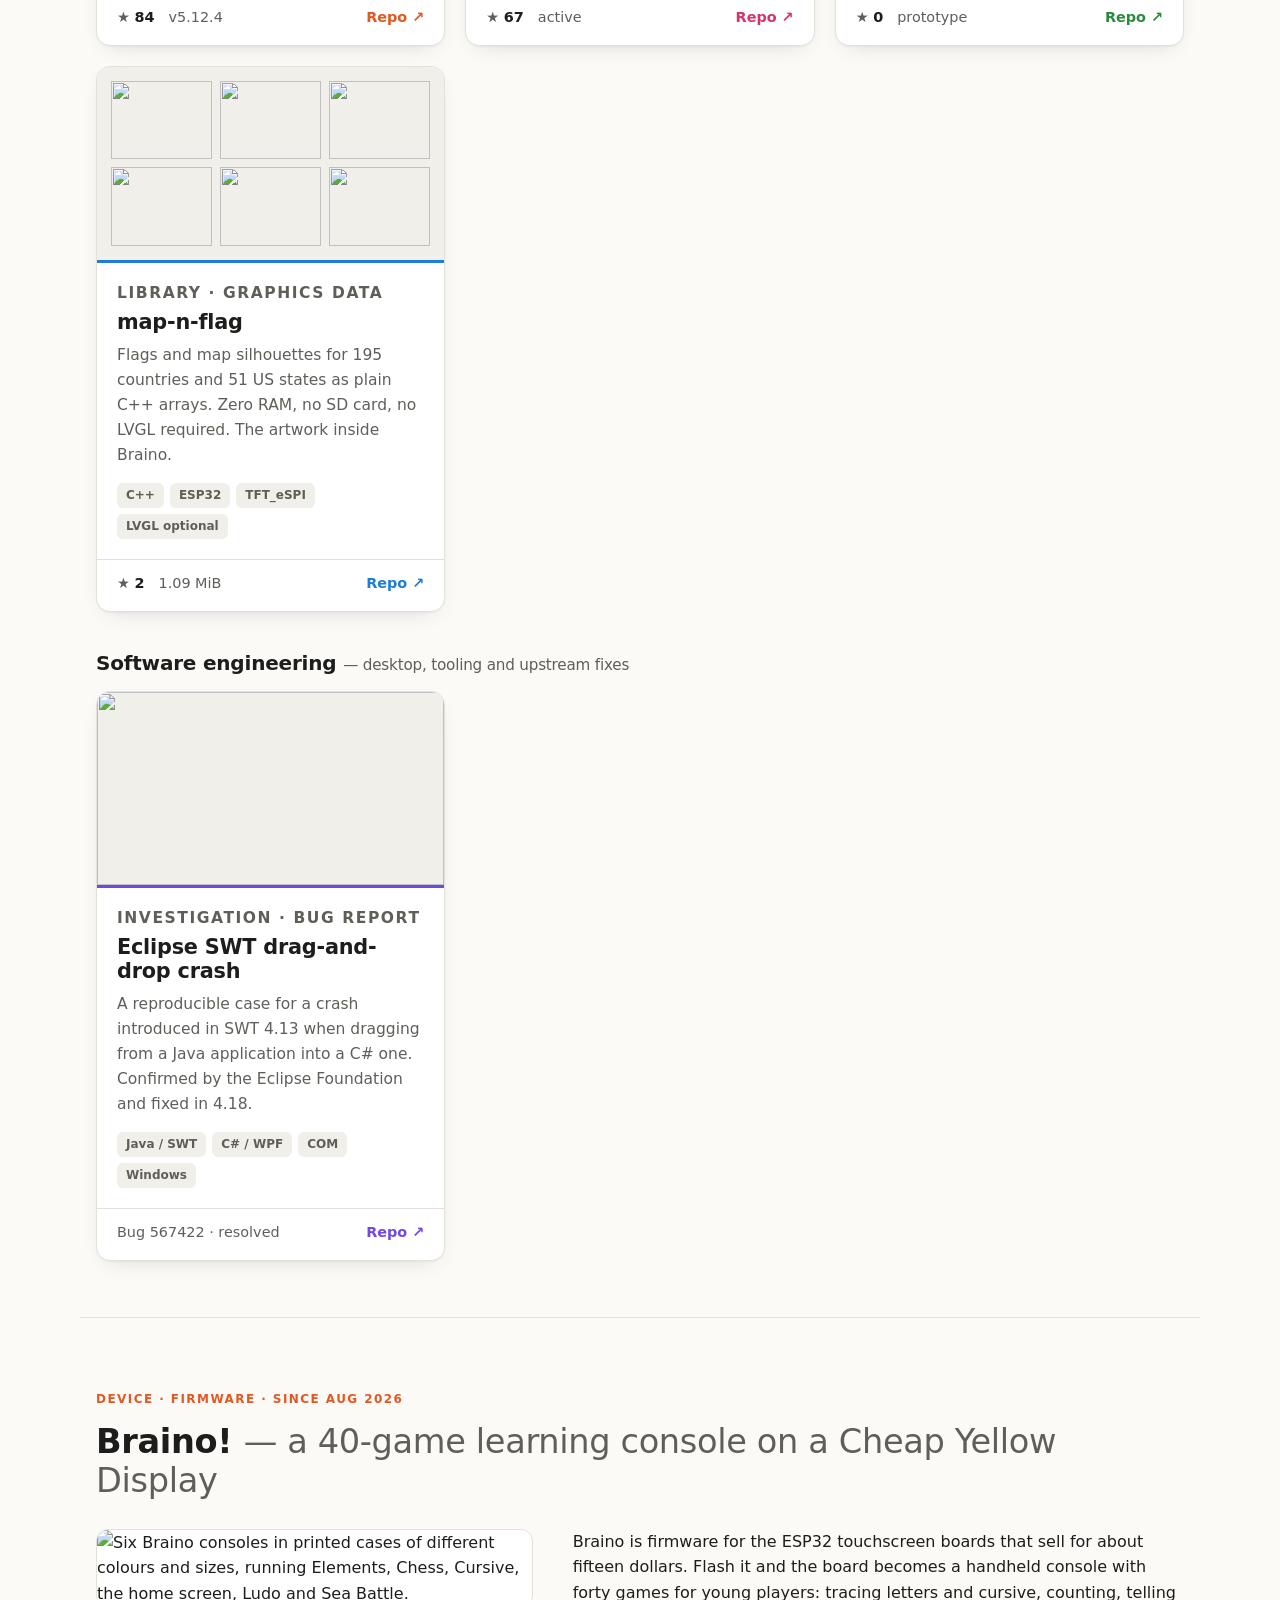
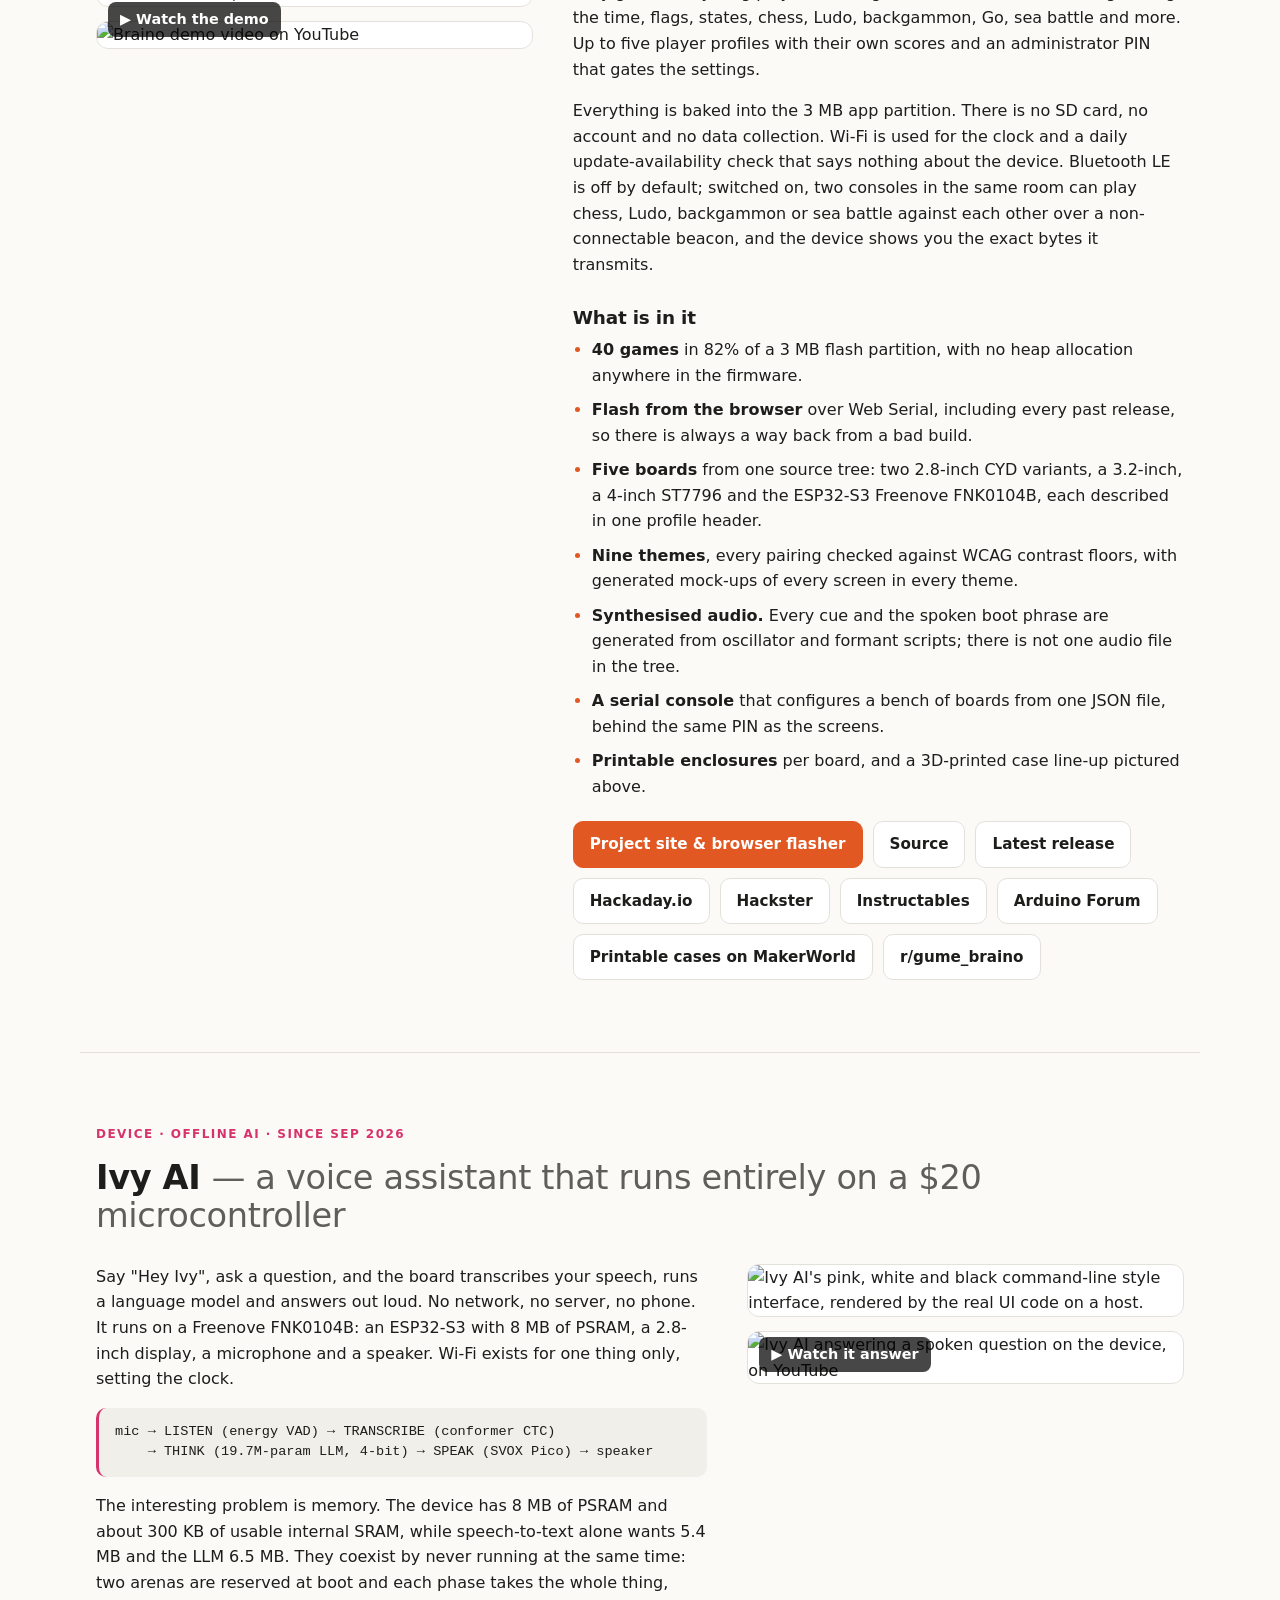
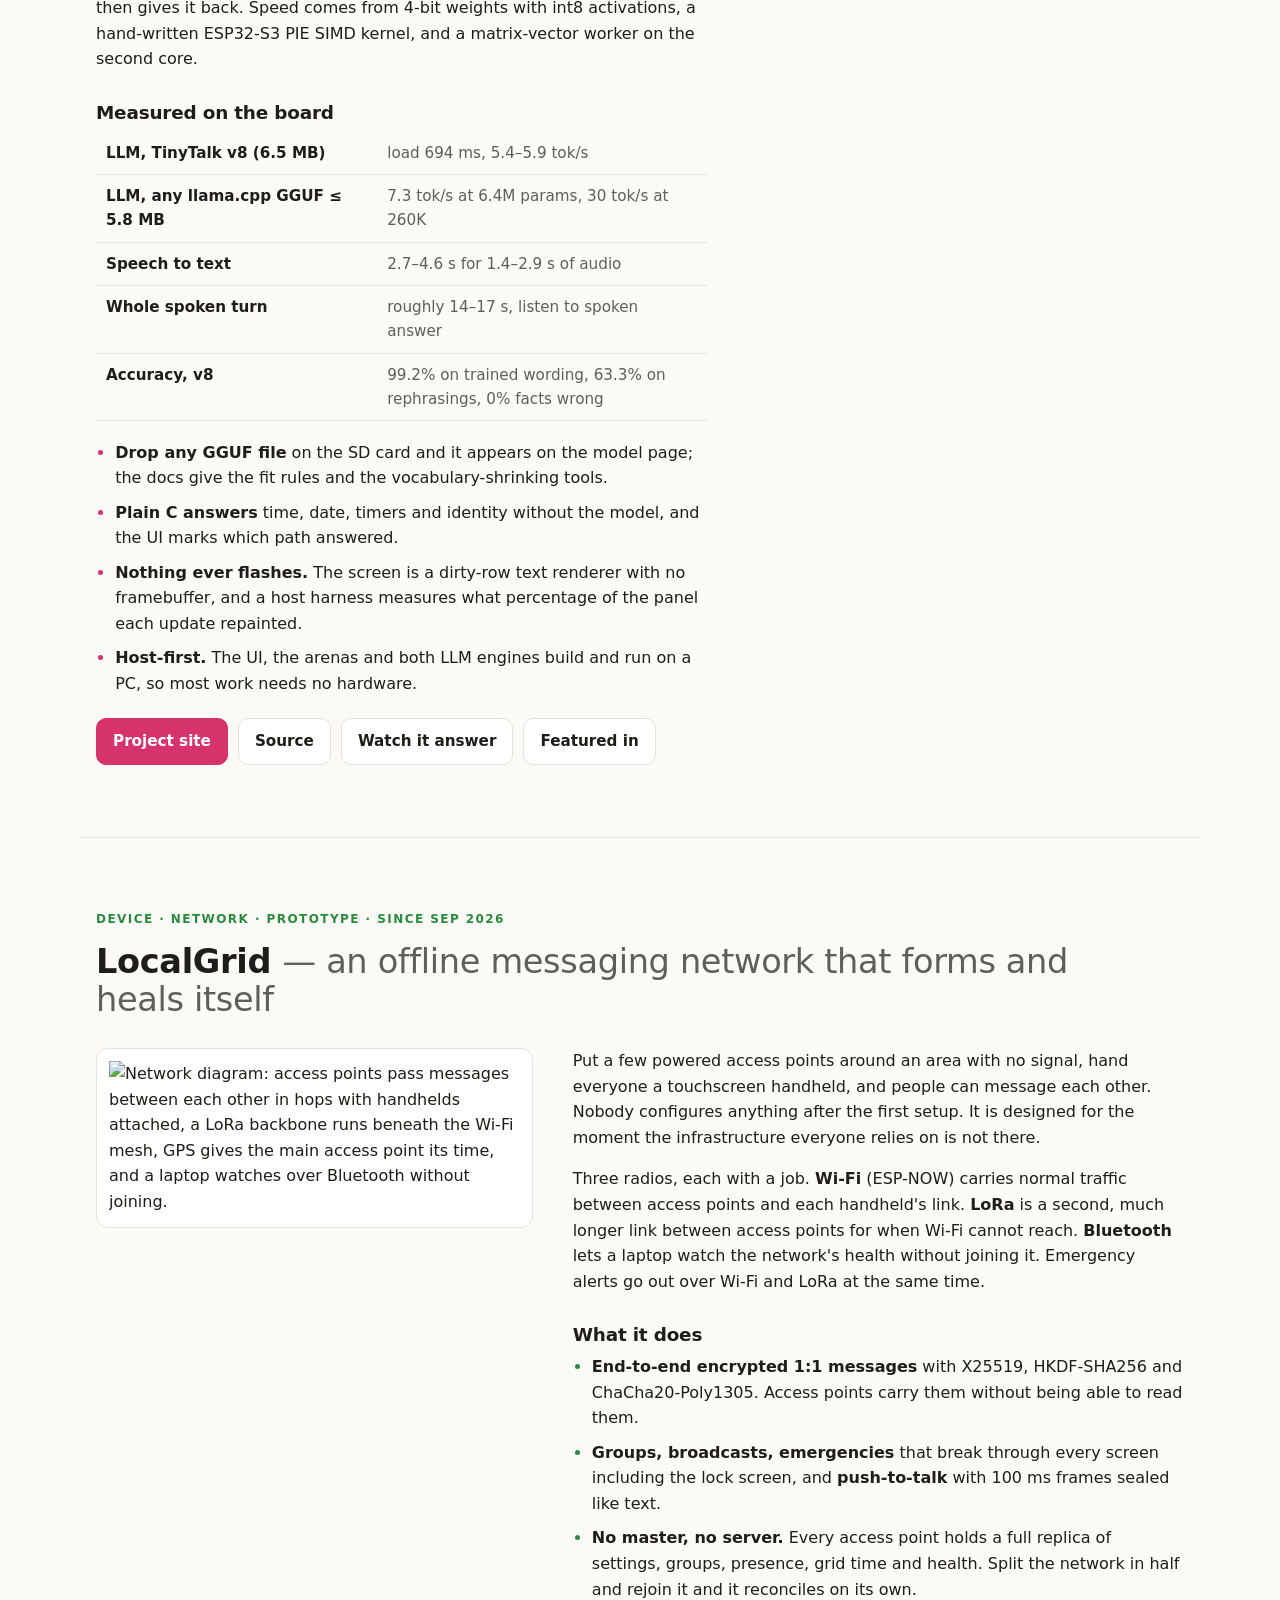
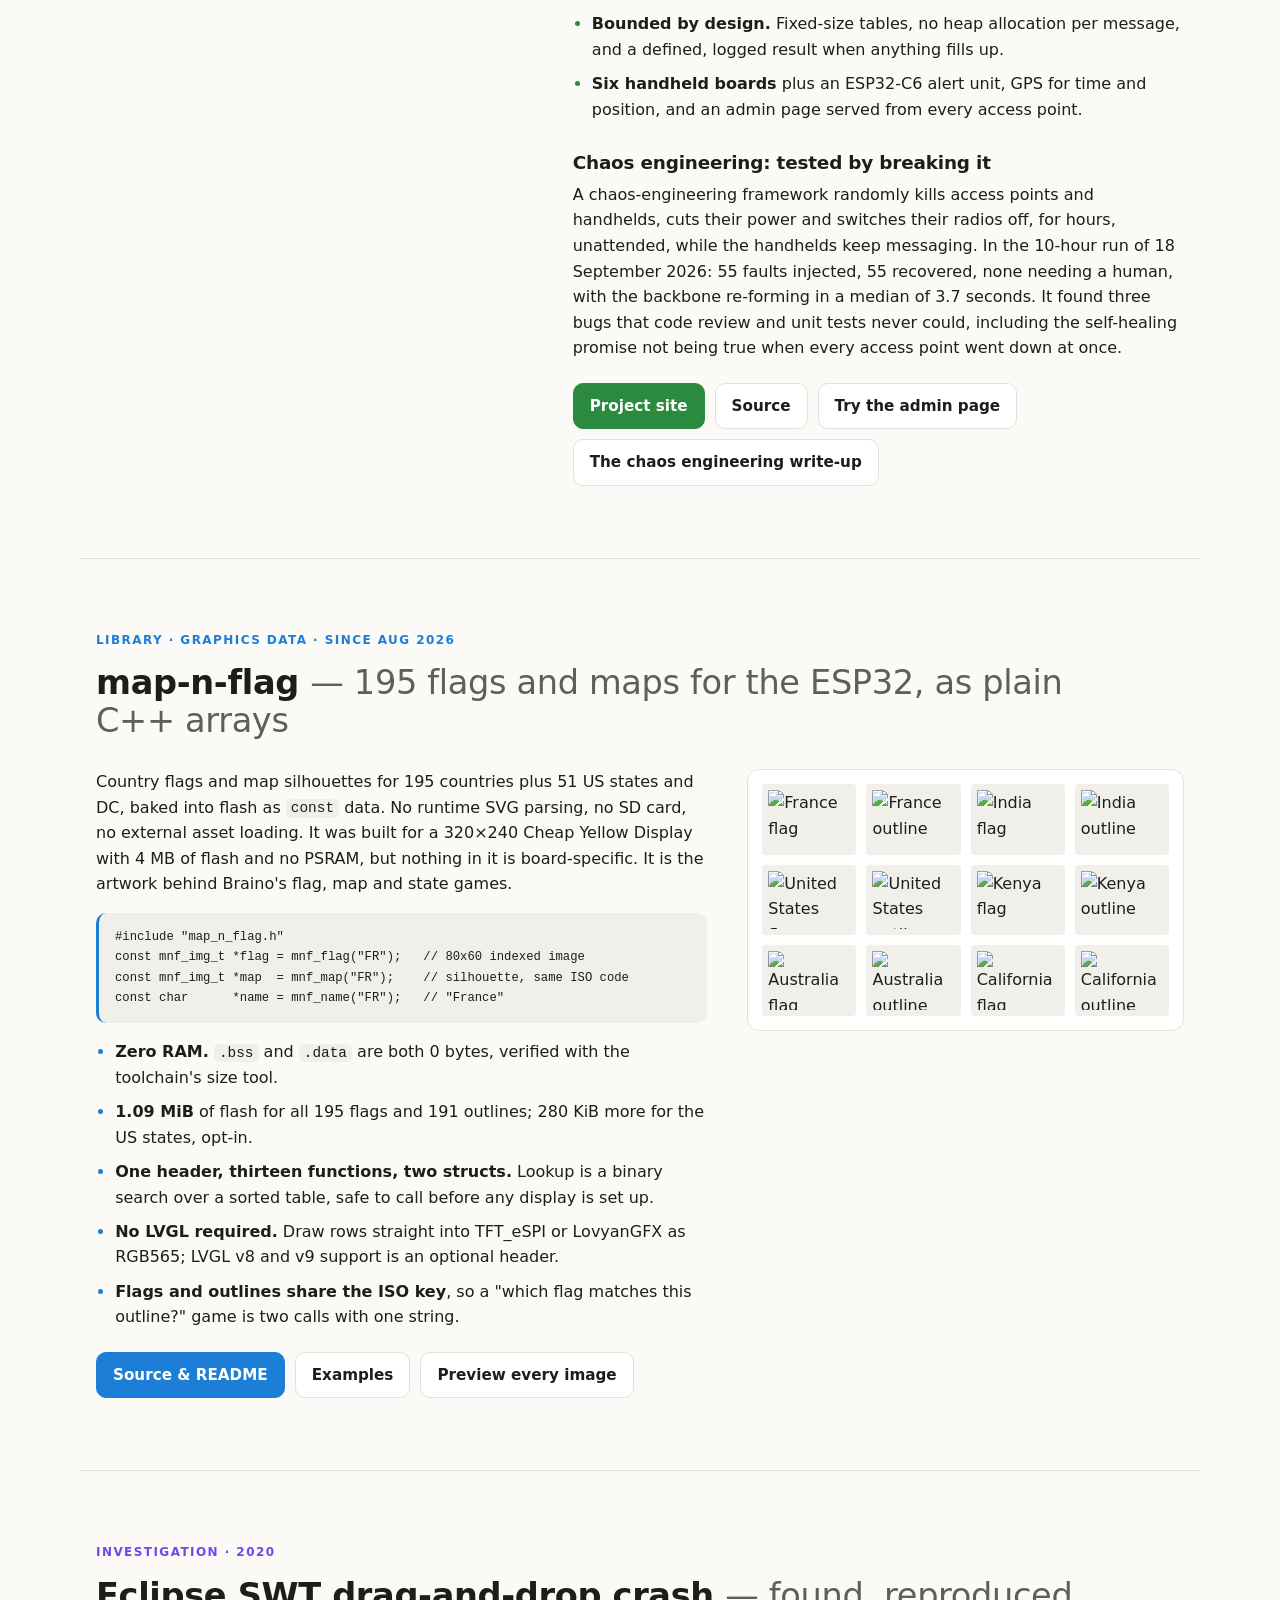
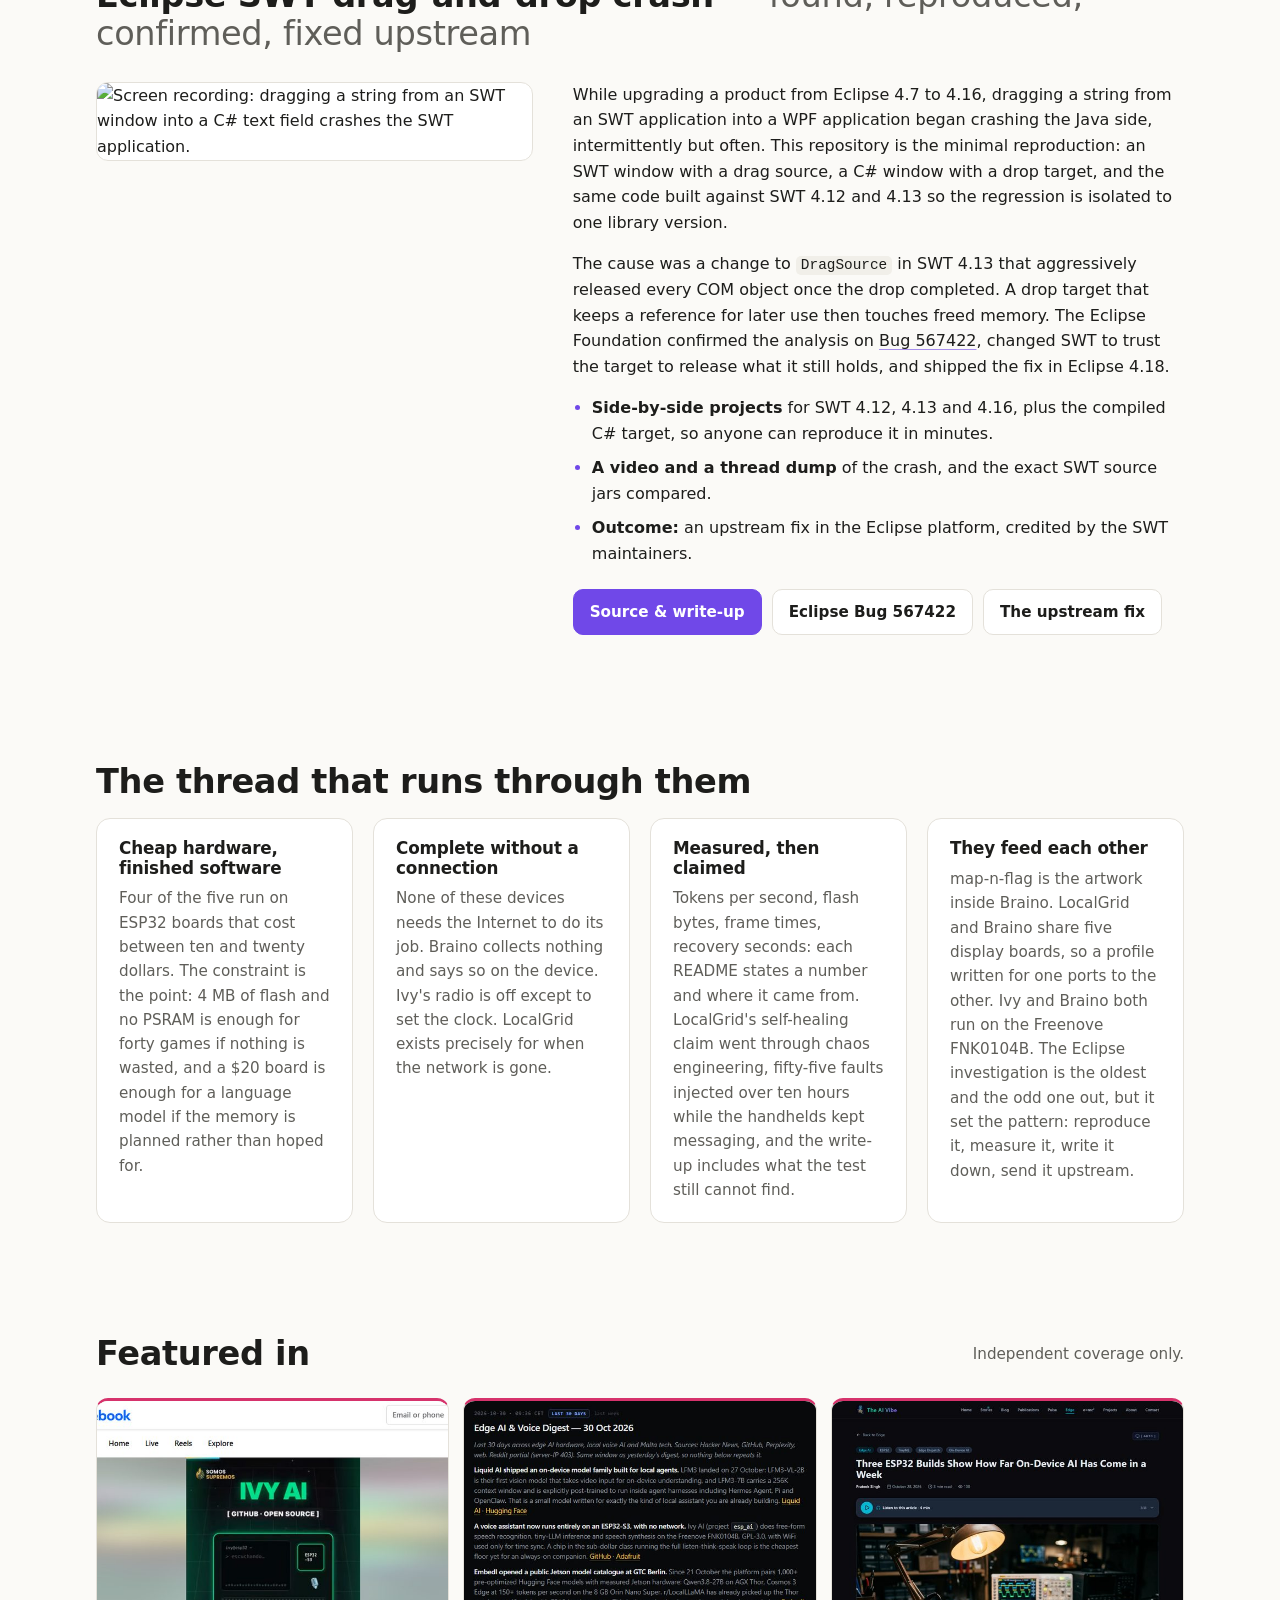
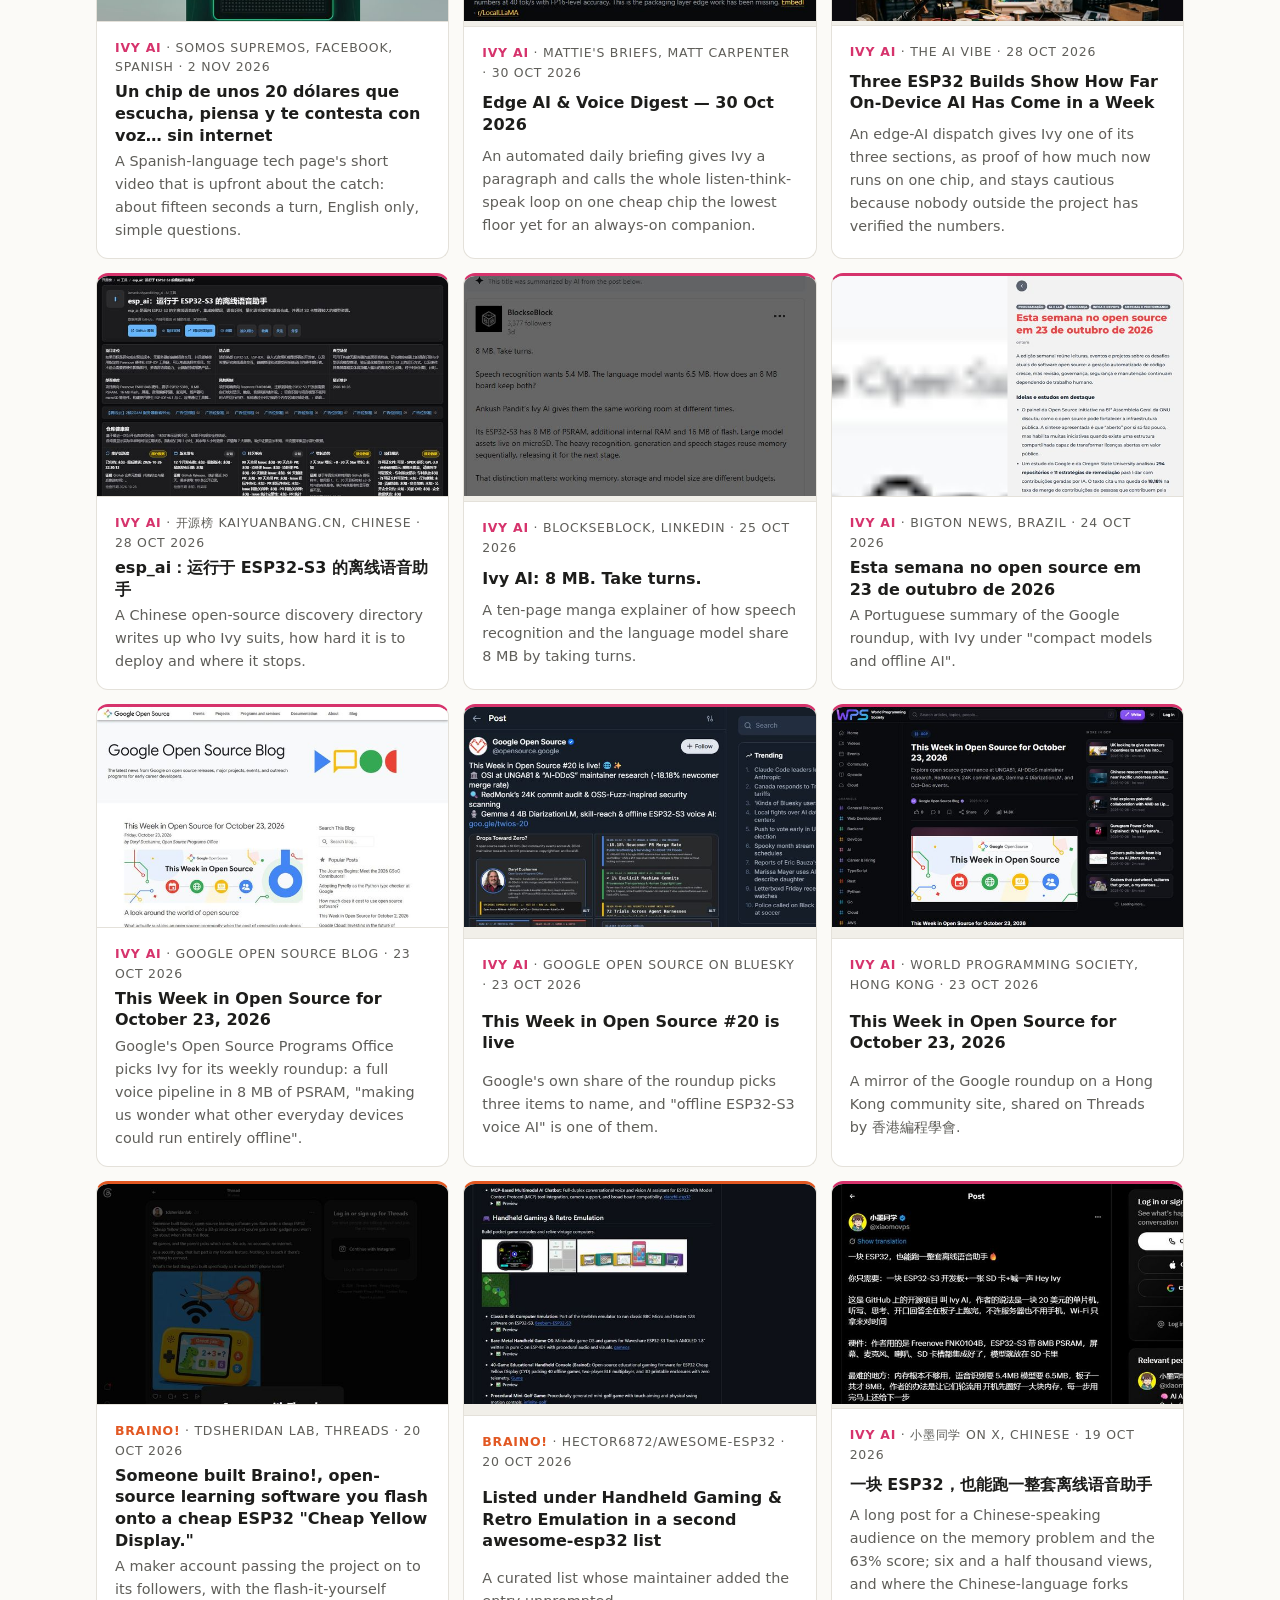
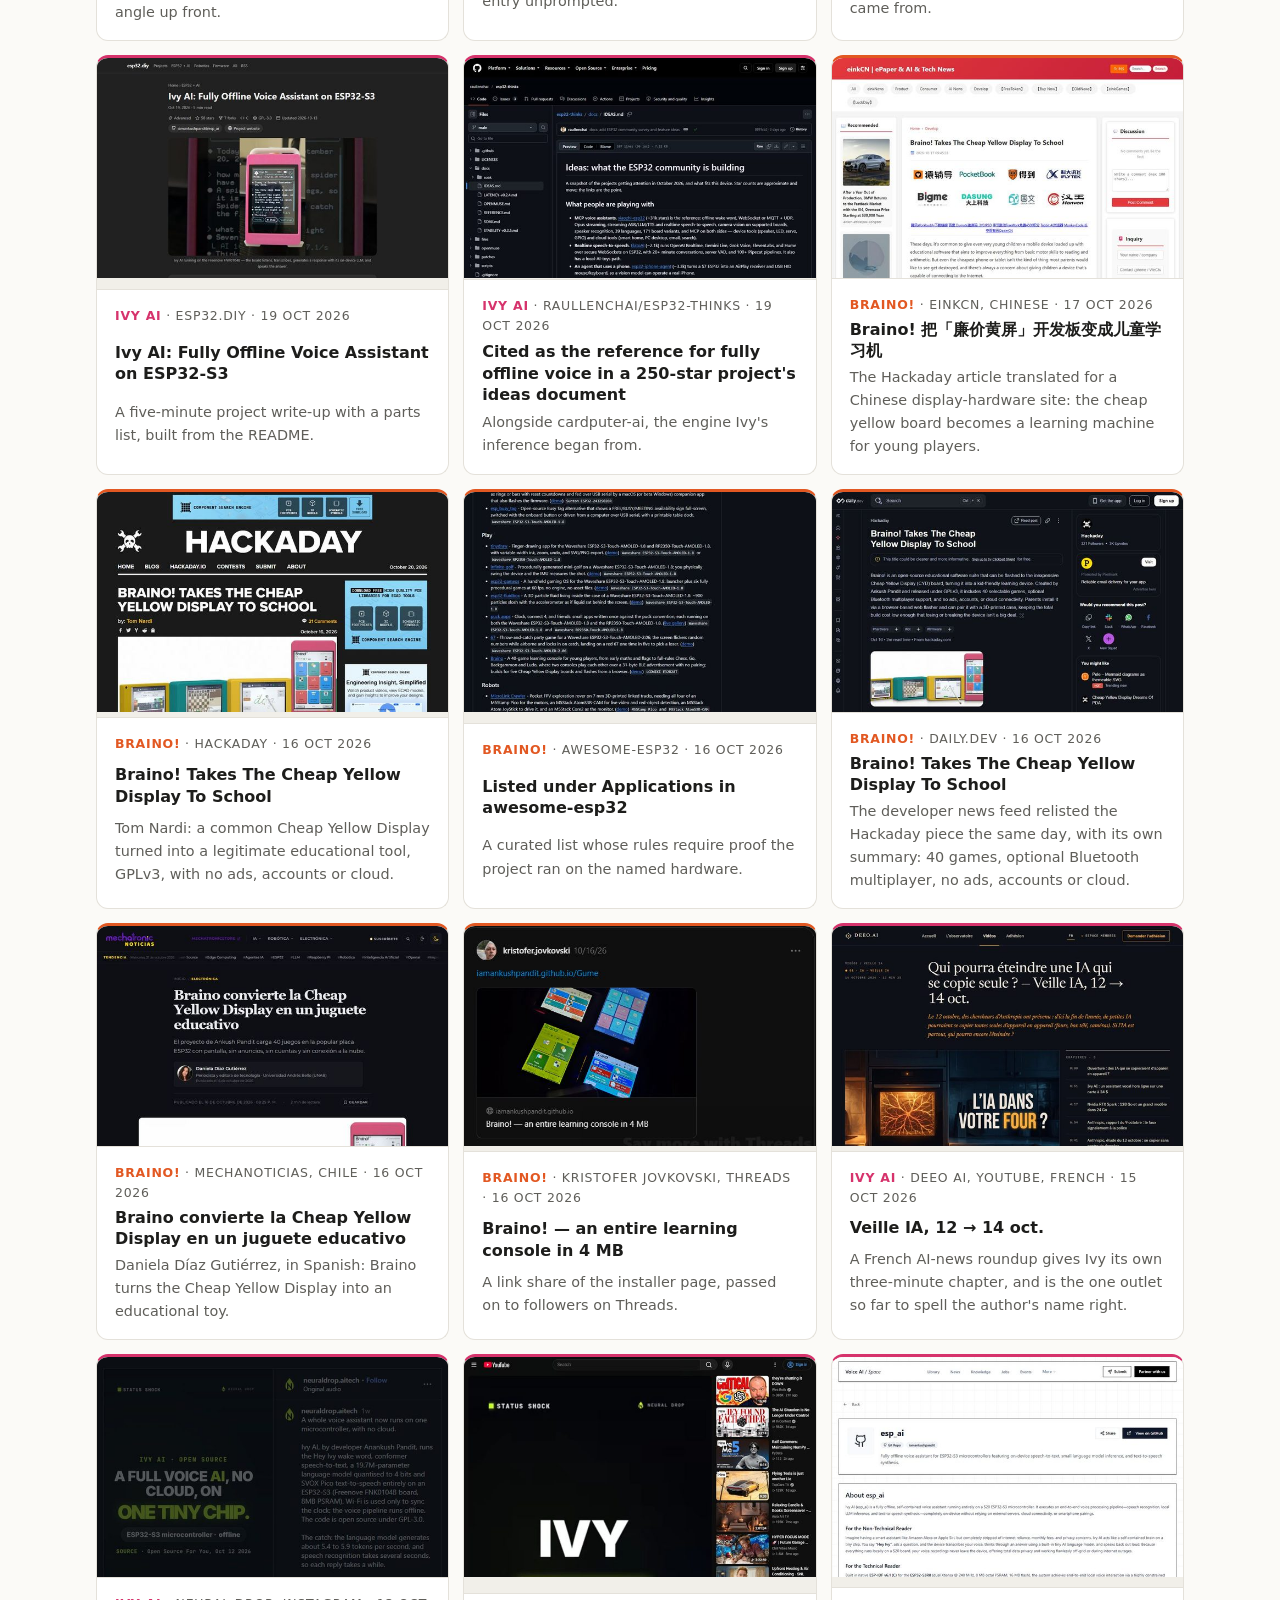
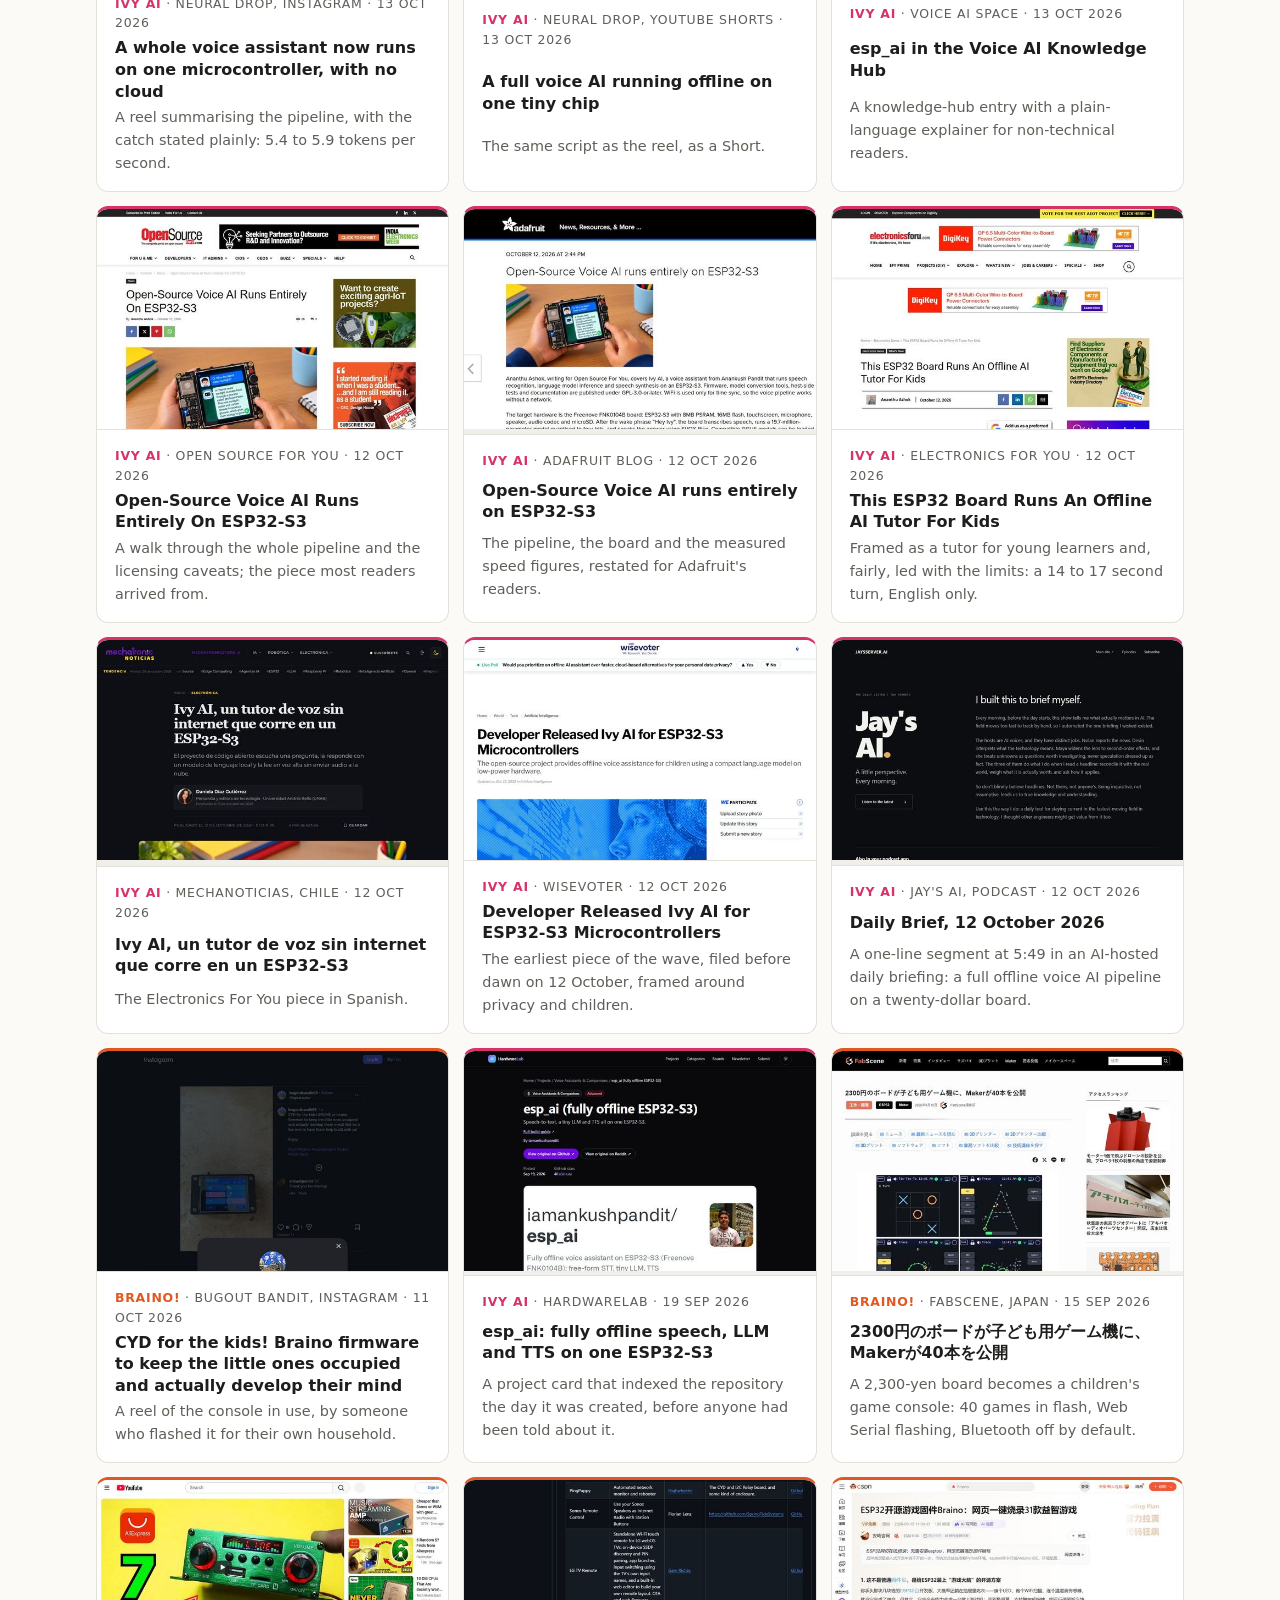
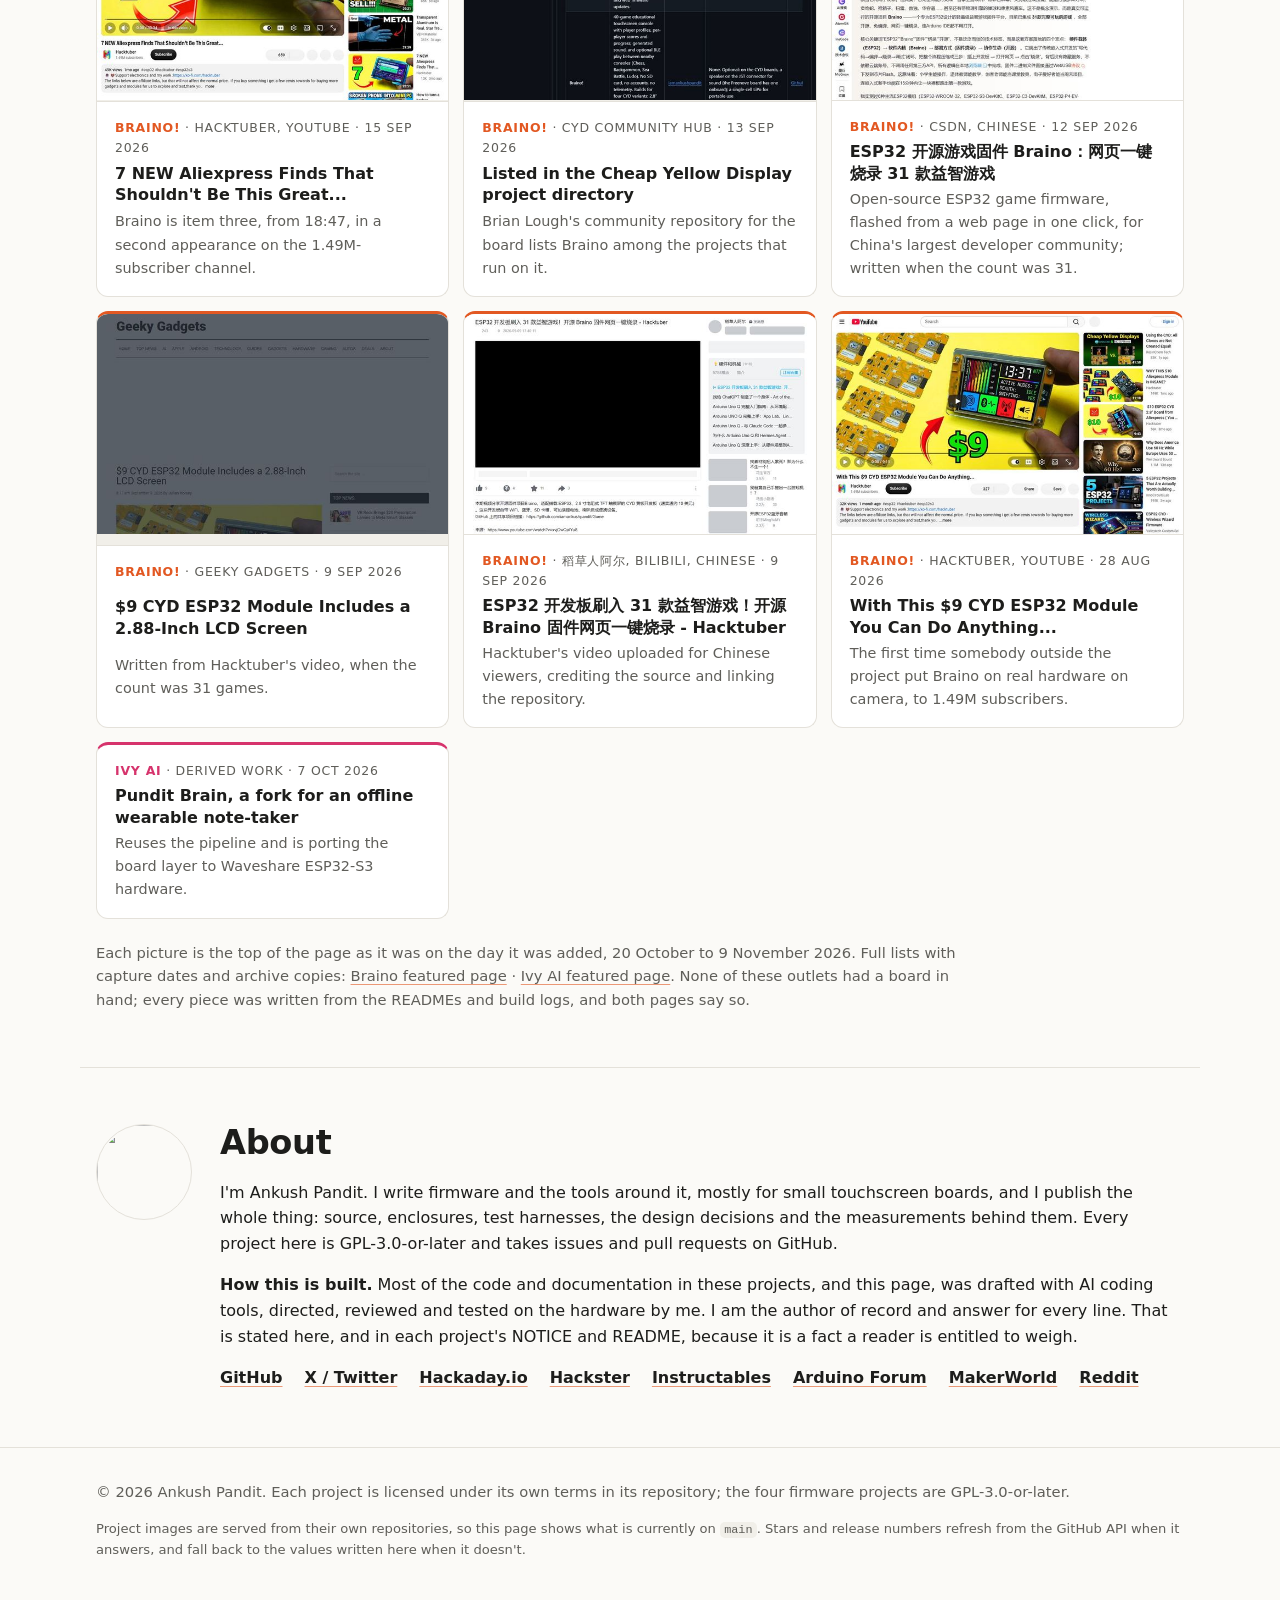
==== commit 7cd64ad0: "Featured: Matt Carpenter's Edge AI & Voice Digest on Ivy AI Co-Authored-By: Claude Opus 5.5 <noreply" ====
--- a/index.html
+++ b/index.html
@@ -463,6 +463,12 @@
       <span class="featured-said">A Spanish-language tech page's short video that is upfront about the catch: about fifteen seconds a turn, English only, simple questions.</span>
     </li>
     <li class="featured-item" style="--accent:#d6336c">
+      <a class="featured-shot" href="https://mattcarpenter.com/briefings/#b-202610300936" aria-hidden="true" tabindex="-1"><img src="assets/featured/mattcarp.jpg" alt="" width="640" height="400" loading="lazy"></a>
+      <span class="featured-meta"><span class="featured-project">Ivy AI</span> · Mattie's Briefs, Matt Carpenter · 30 Oct 2026</span>
+      <a href="https://mattcarpenter.com/briefings/#b-202610300936">Edge AI &amp; Voice Digest — 30 Oct 2026</a>
+      <span class="featured-said">An automated daily briefing gives Ivy a paragraph and calls the whole listen-think-speak loop on one cheap chip the lowest floor yet for an always-on companion.</span>
+    </li>
+    <li class="featured-item" style="--accent:#d6336c">
       <a class="featured-shot" href="https://theaivibe.org/edge/three-esp32-builds-show-how-far-on-device-ai-has-come-in-a-week-2026-10-28" aria-hidden="true" tabindex="-1"><img src="assets/featured/aivibe.jpg" alt="" width="640" height="400" loading="lazy"></a>
       <span class="featured-meta"><span class="featured-project">Ivy AI</span> · The AI Vibe · 28 Oct 2026</span>
       <a href="https://theaivibe.org/edge/three-esp32-builds-show-how-far-on-device-ai-has-come-in-a-week-2026-10-28">Three ESP32 Builds Show How Far On-Device AI Has Come in a Week</a>
@@ -691,7 +697,7 @@
     </li>
   </ul>
   <p class="featured-sources">
-    Each picture is the top of the page as it was on the day it was added, 20 October to 3 November 2026. Full lists with capture dates and archive copies:
+    Each picture is the top of the page as it was on the day it was added, 20 October to 9 November 2026. Full lists with capture dates and archive copies:
     <a href="https://iamankushpandit.github.io/Gume/featured.html">Braino featured page</a> ·
     <a href="https://iamankushpandit.github.io/esp_ai/#featured">Ivy AI featured page</a>.
     None of these outlets had a board in hand; every piece was written from the READMEs and build logs, and both pages say so.
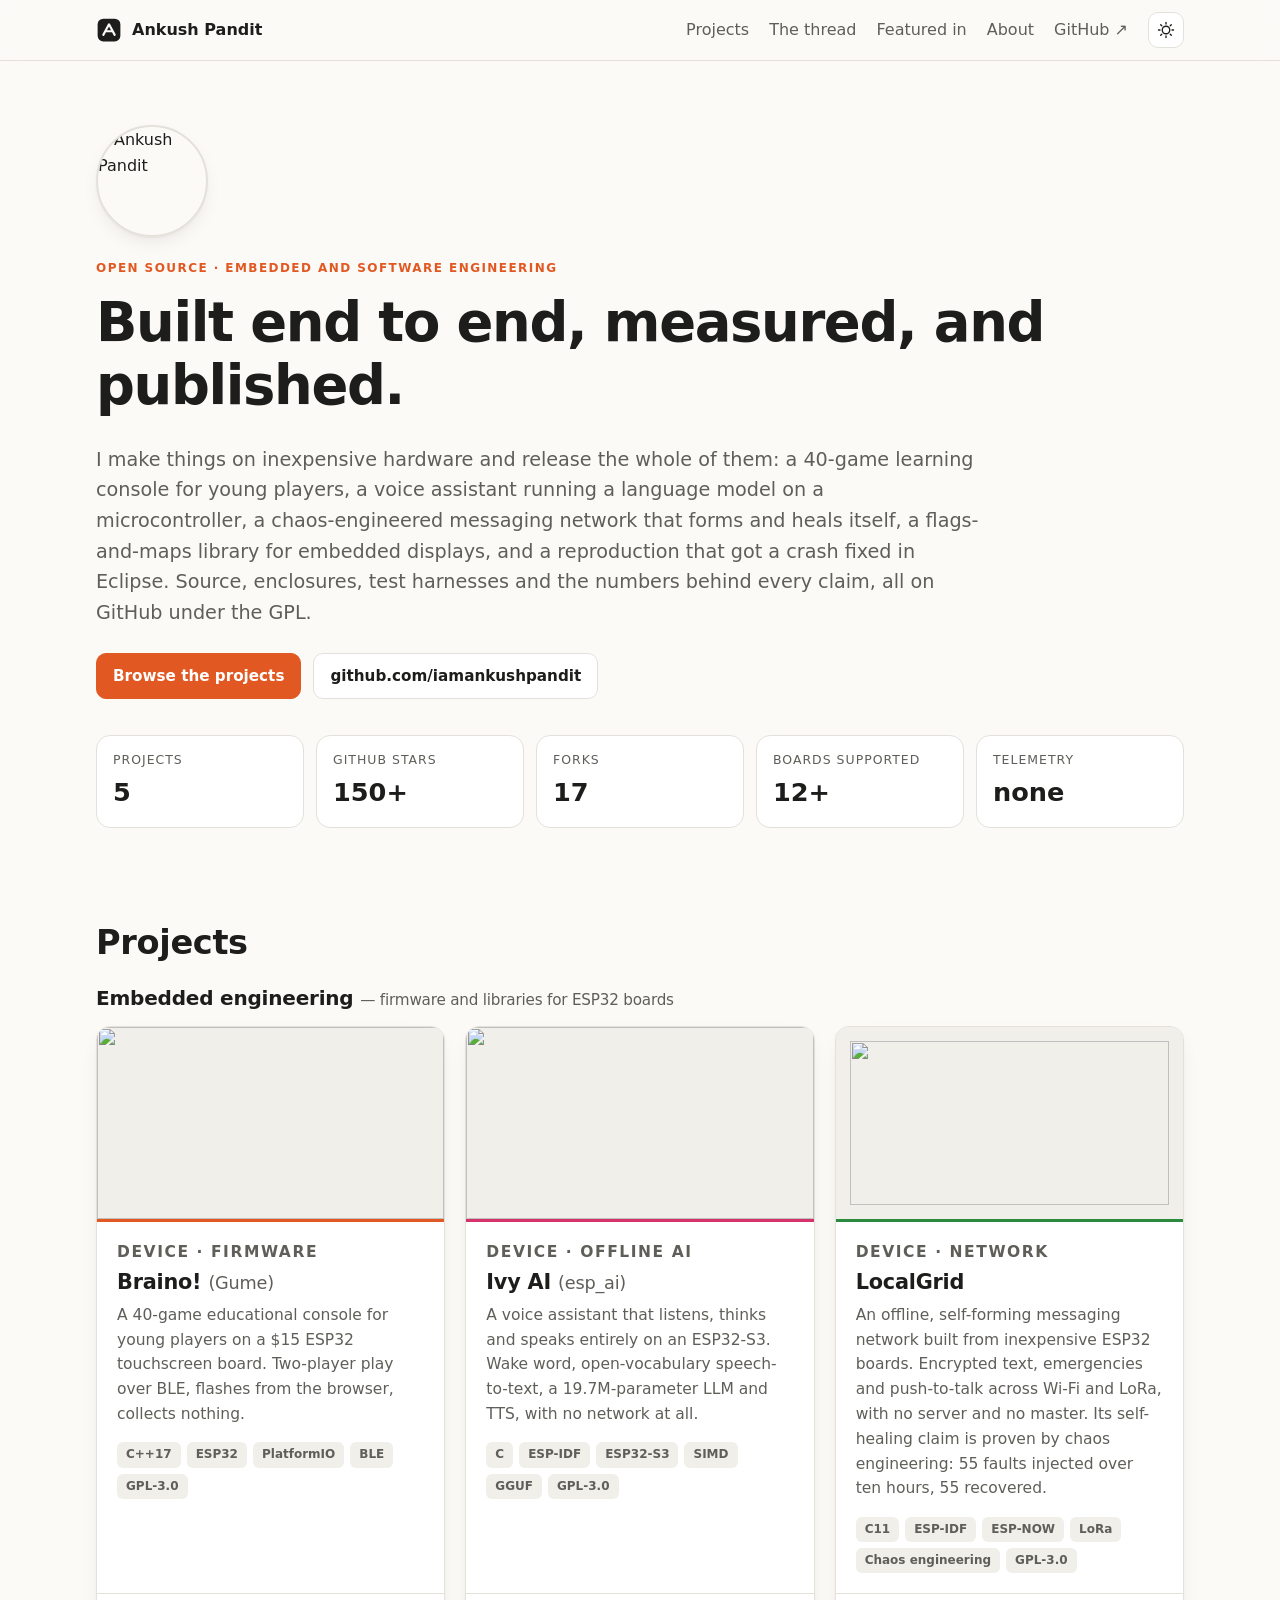
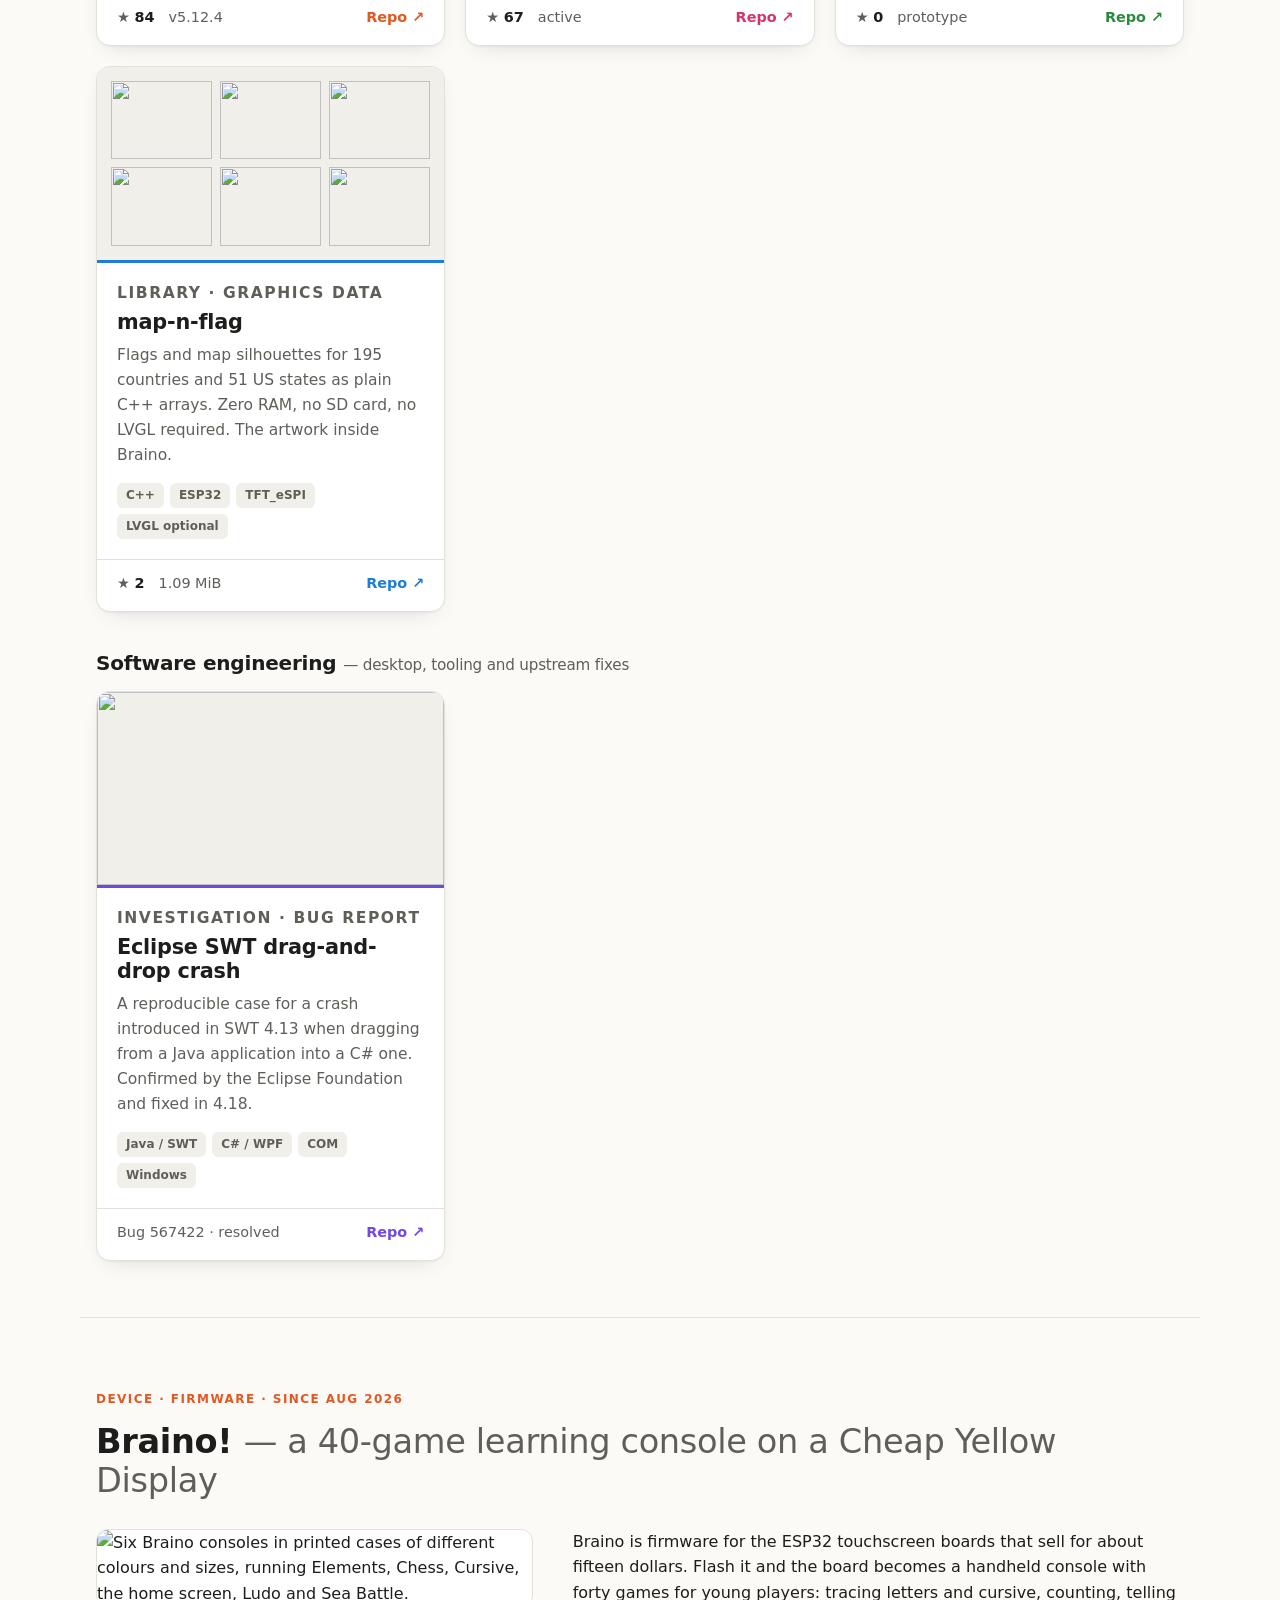
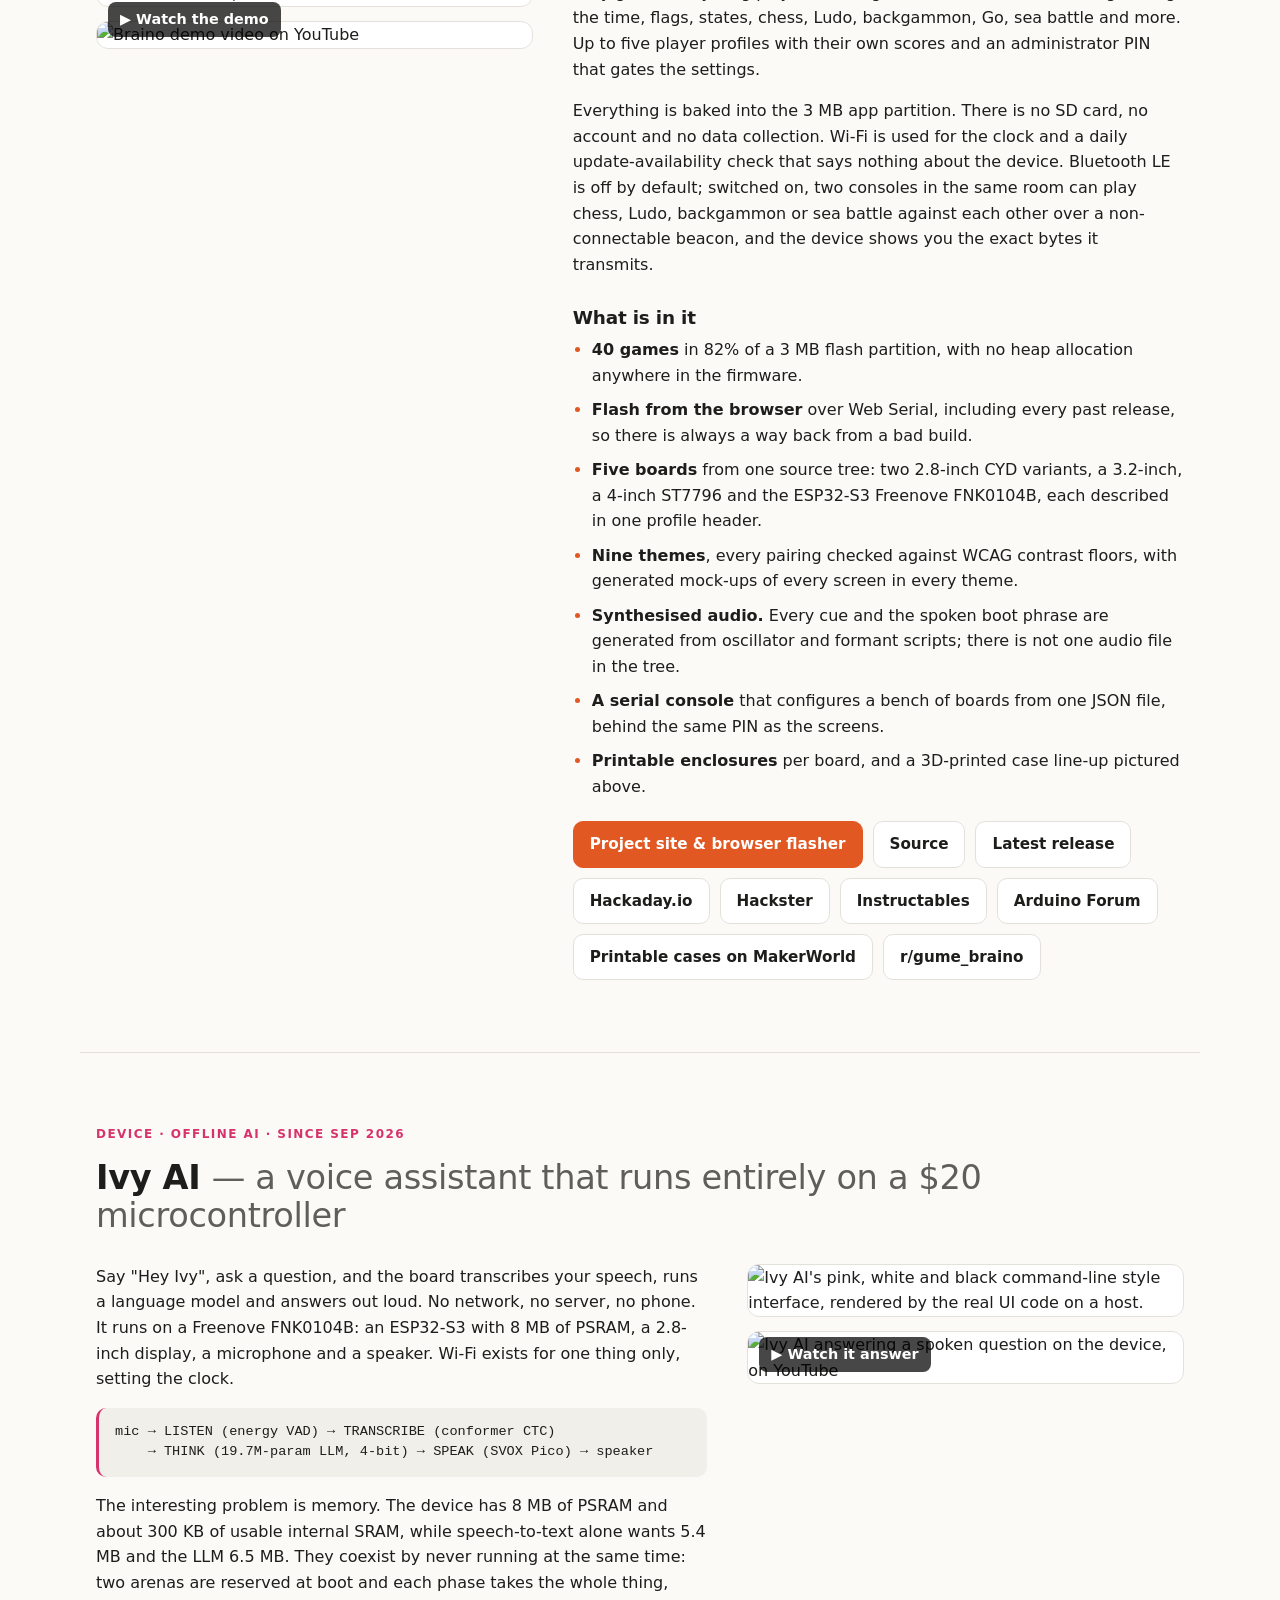
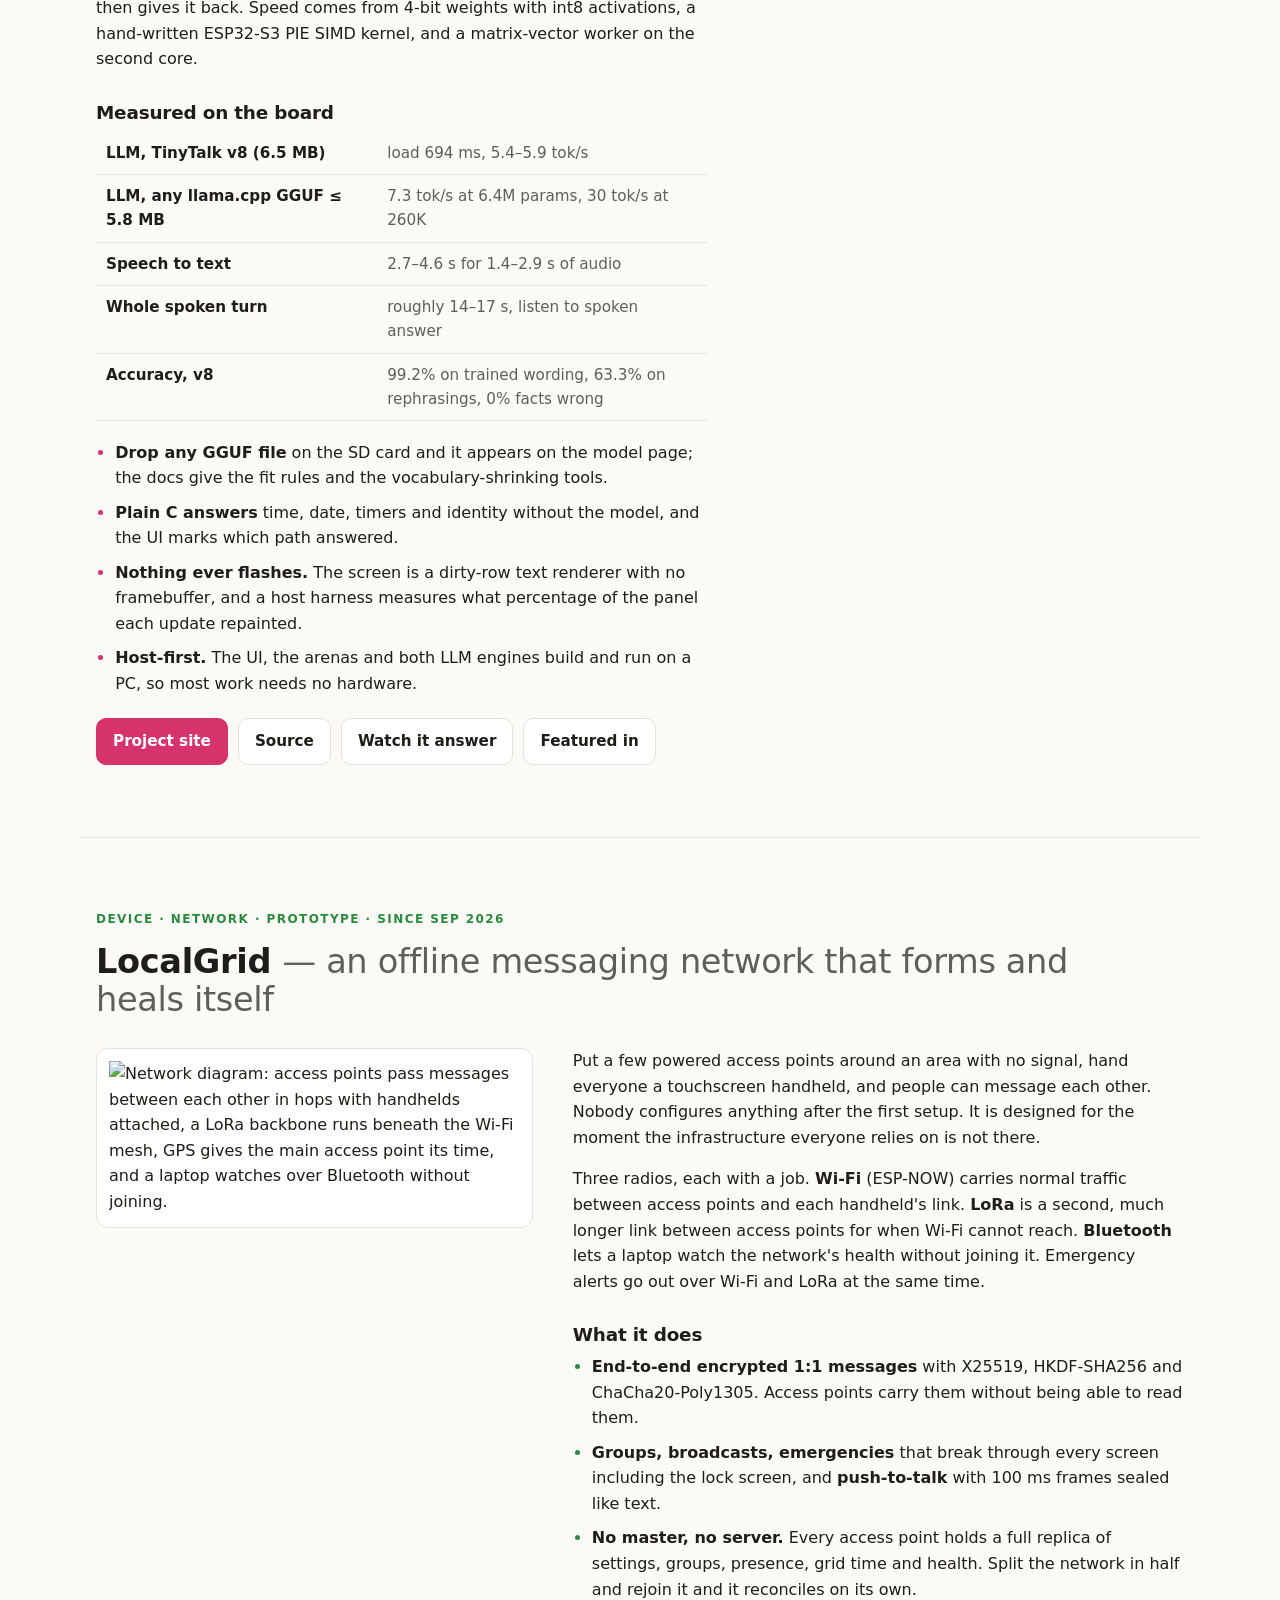
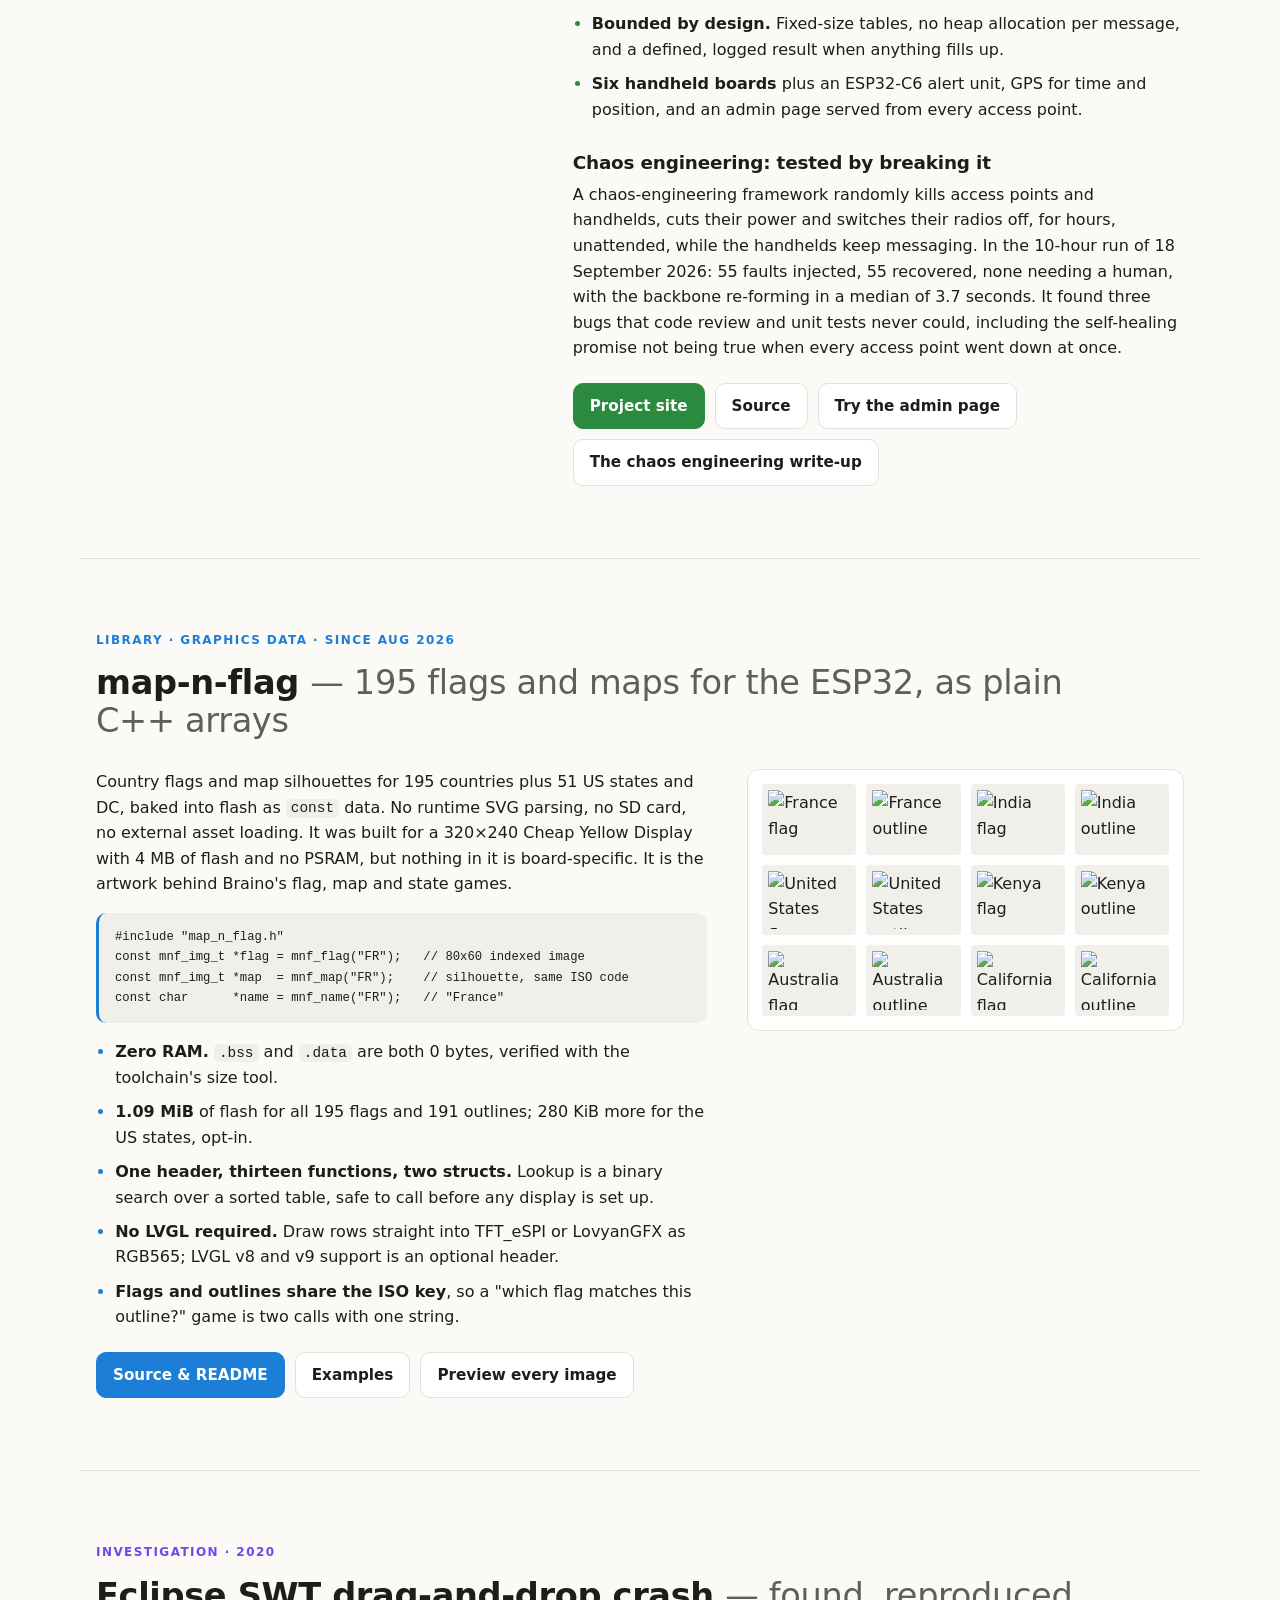
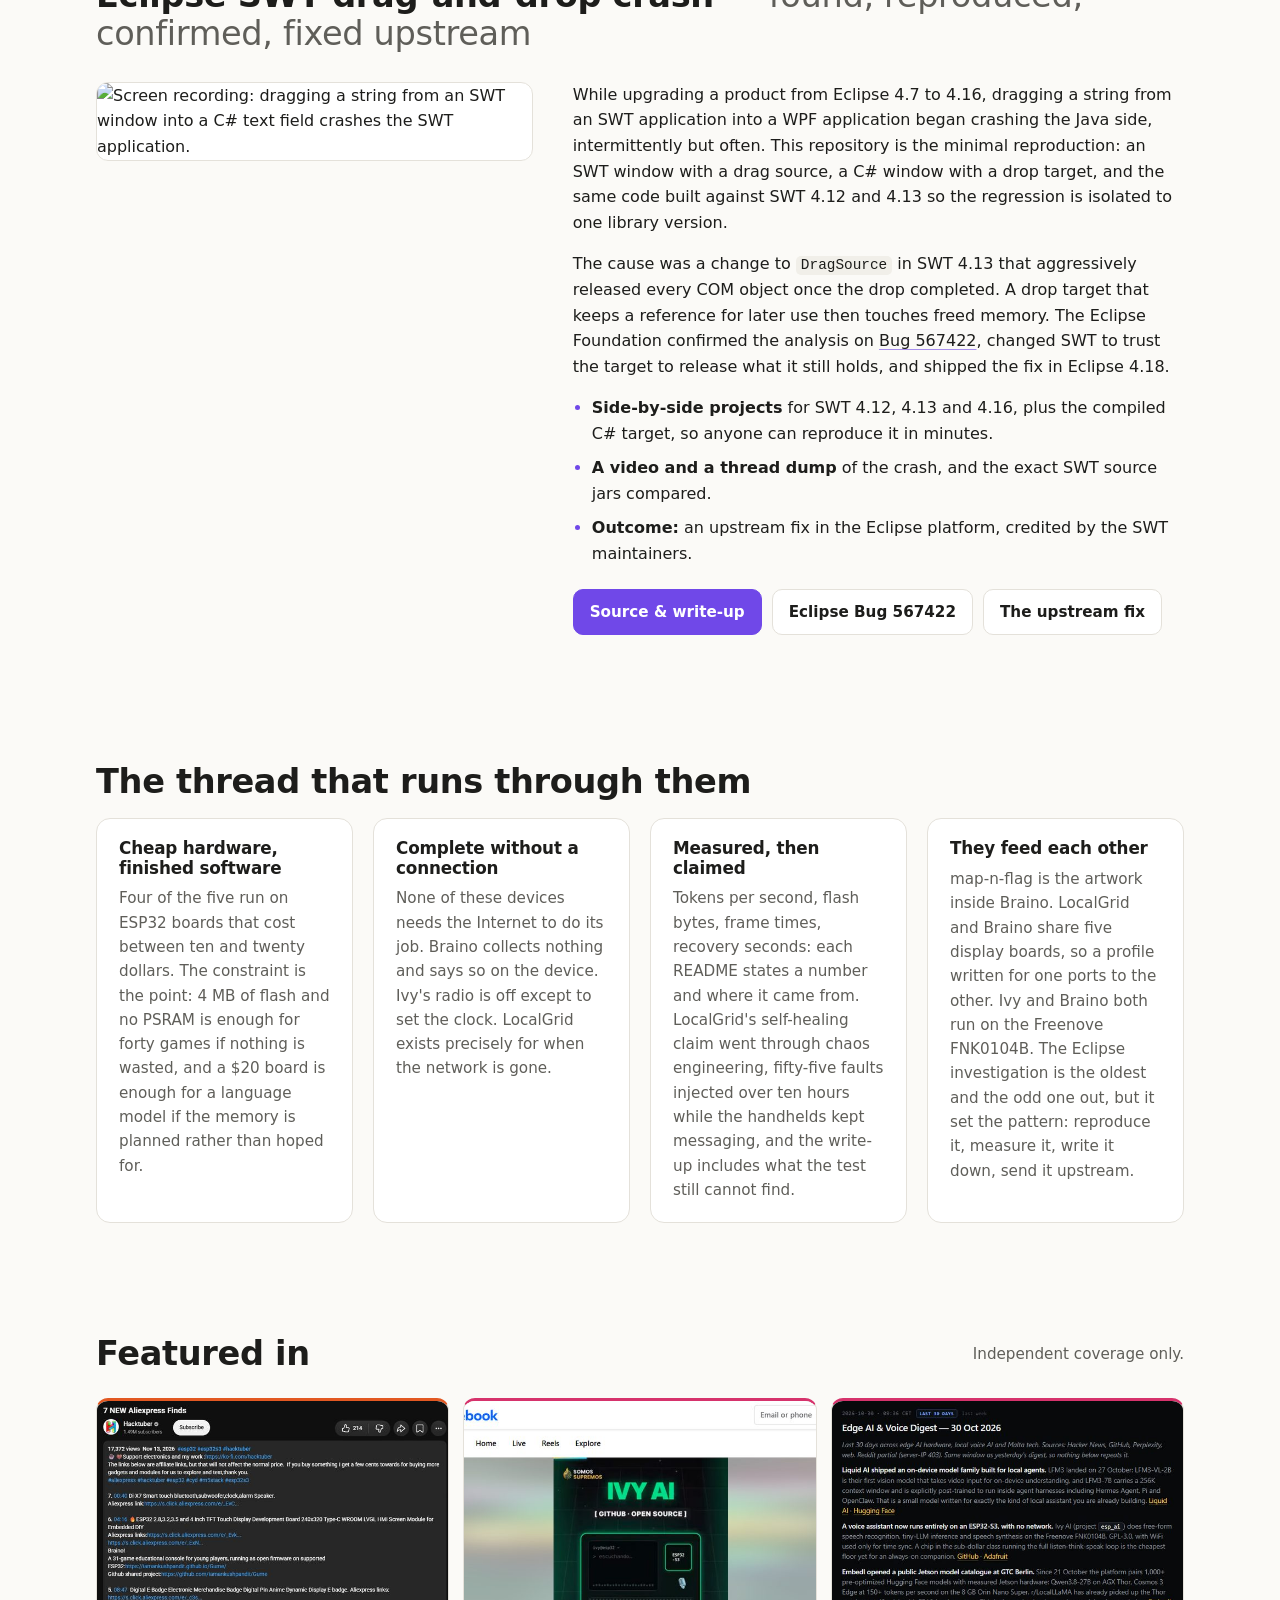
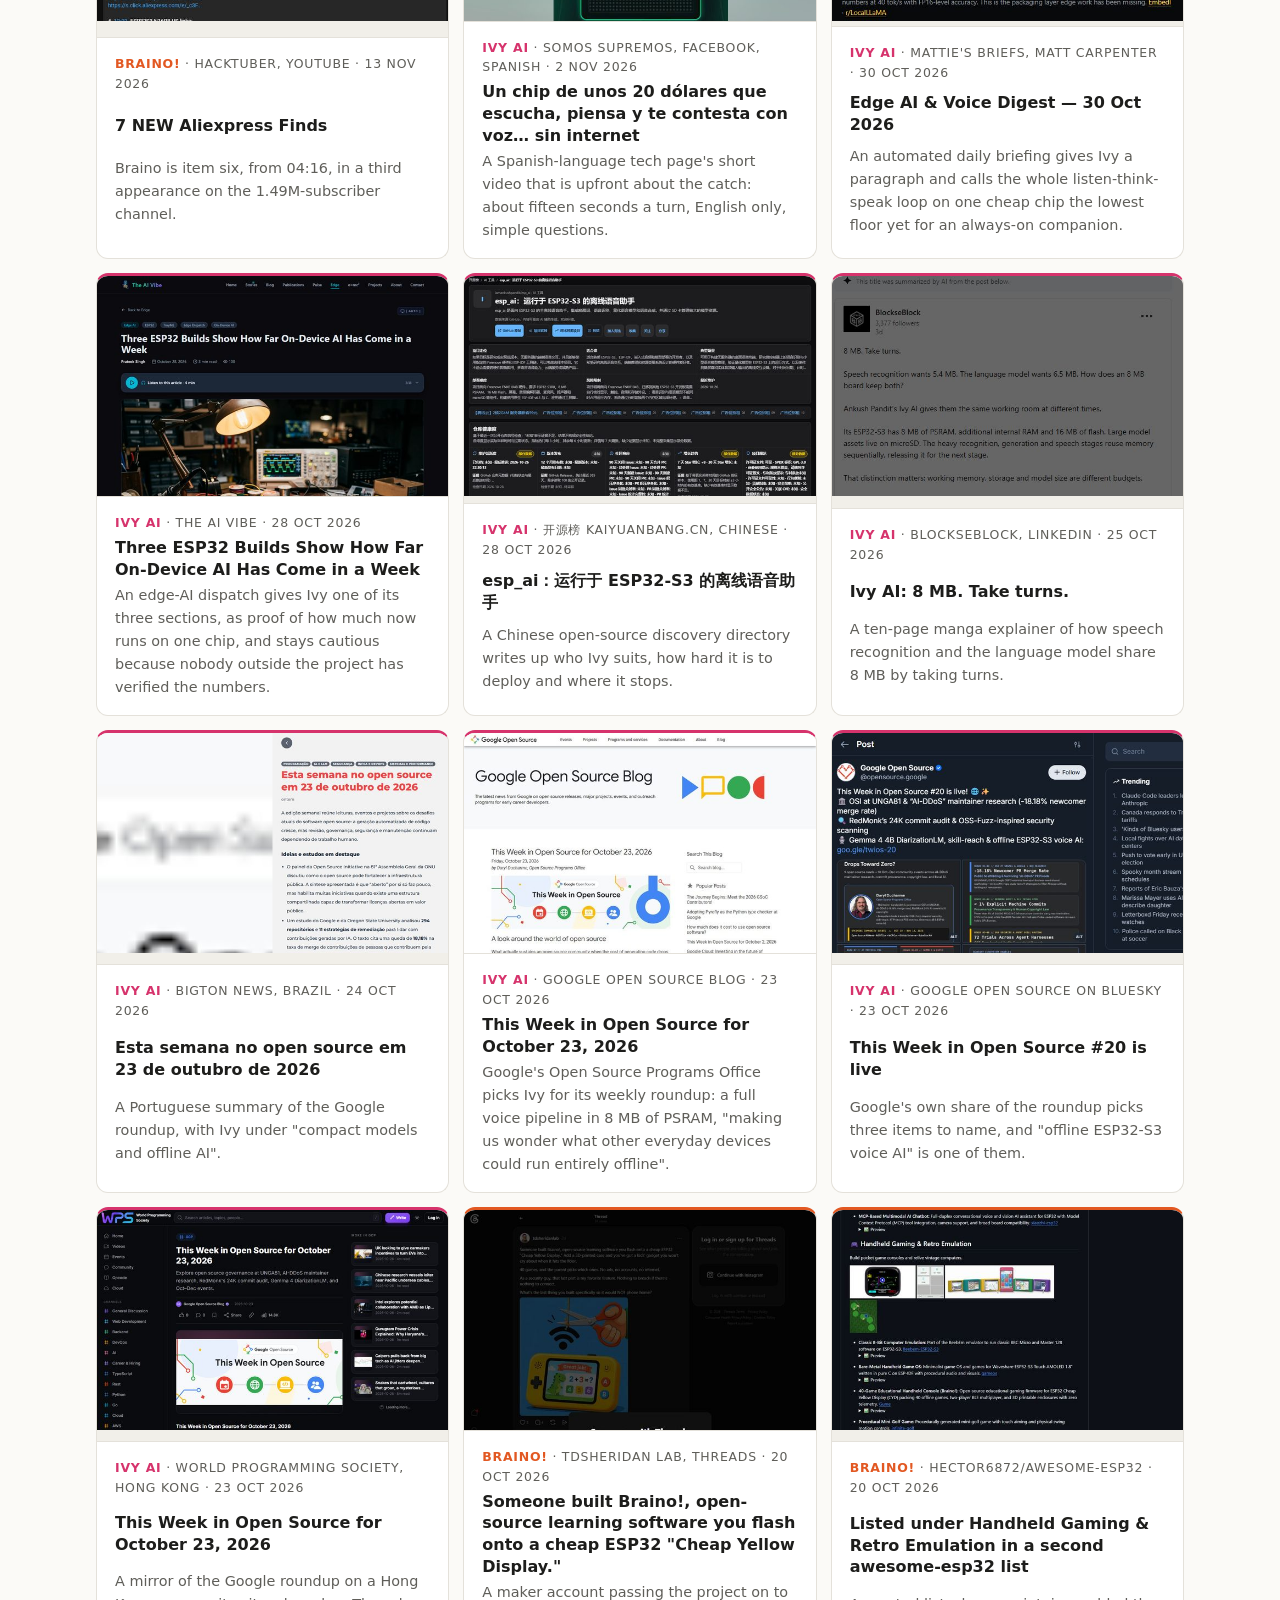
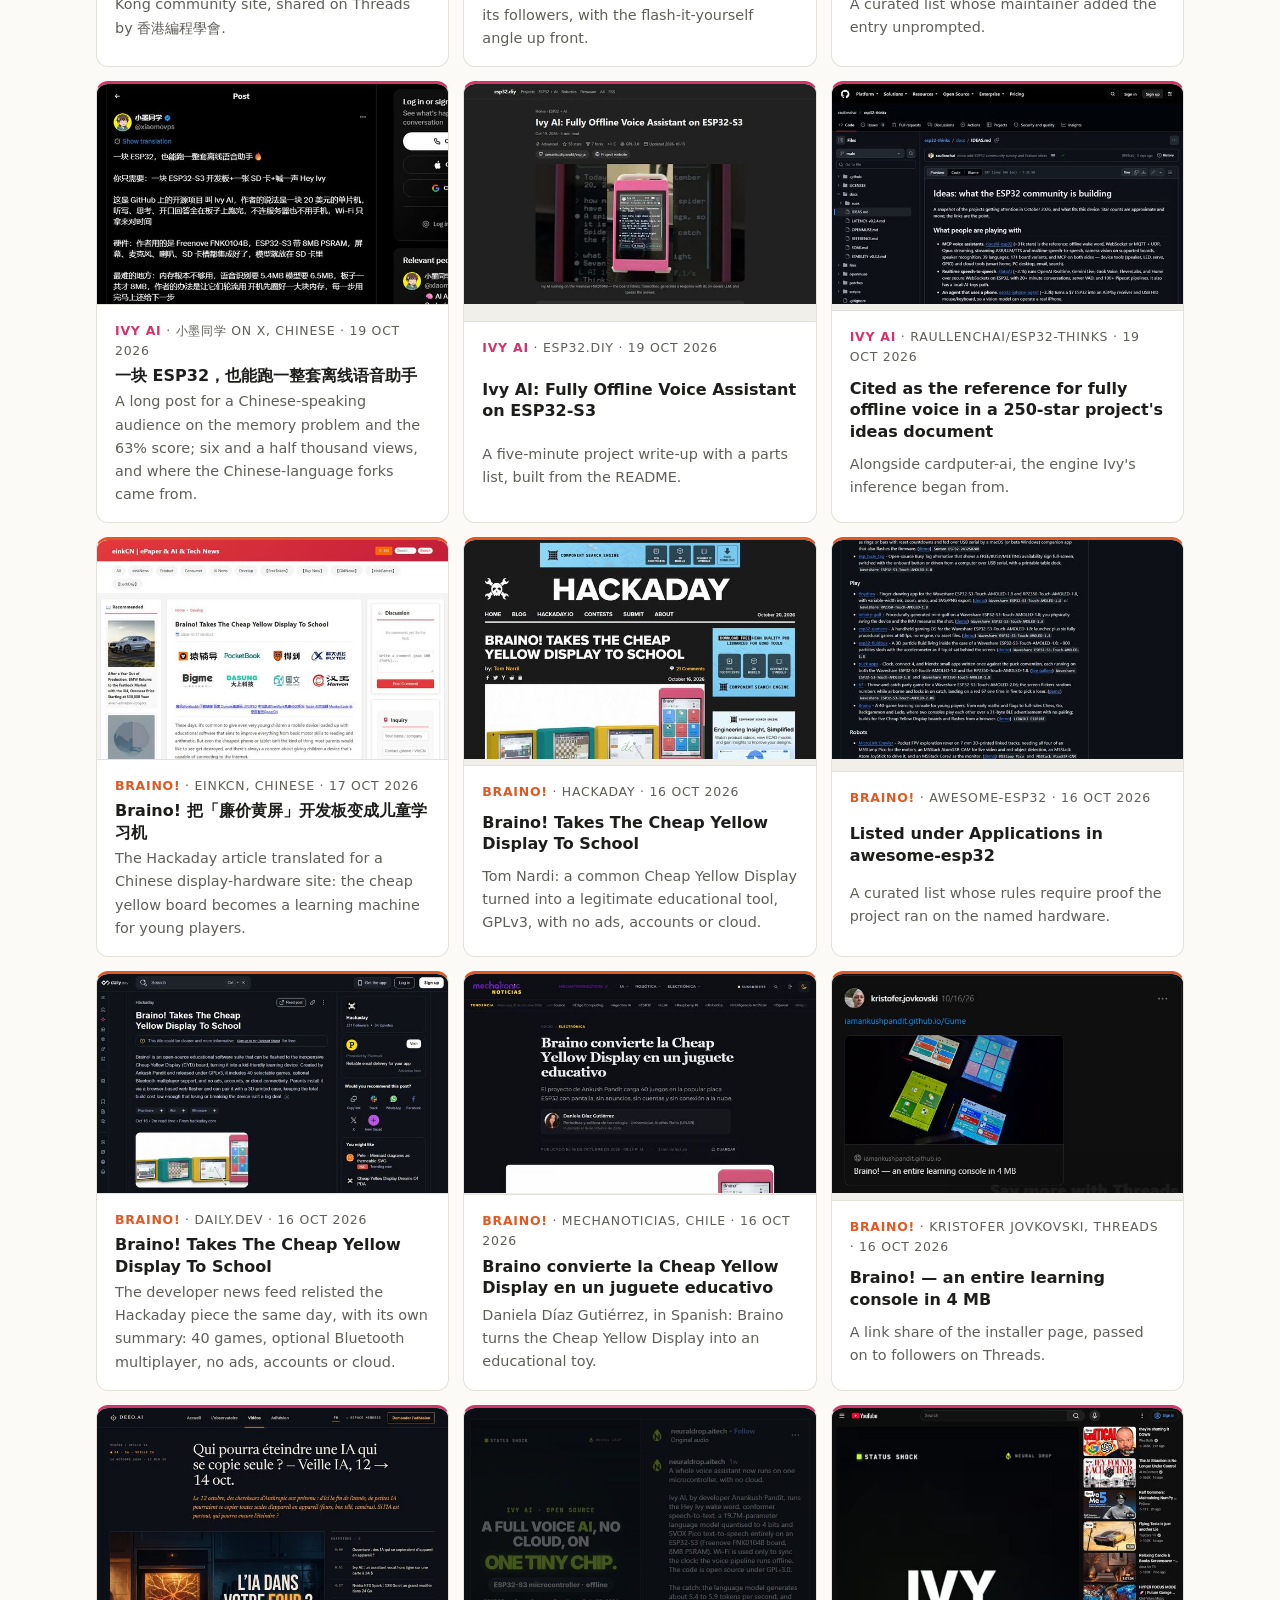
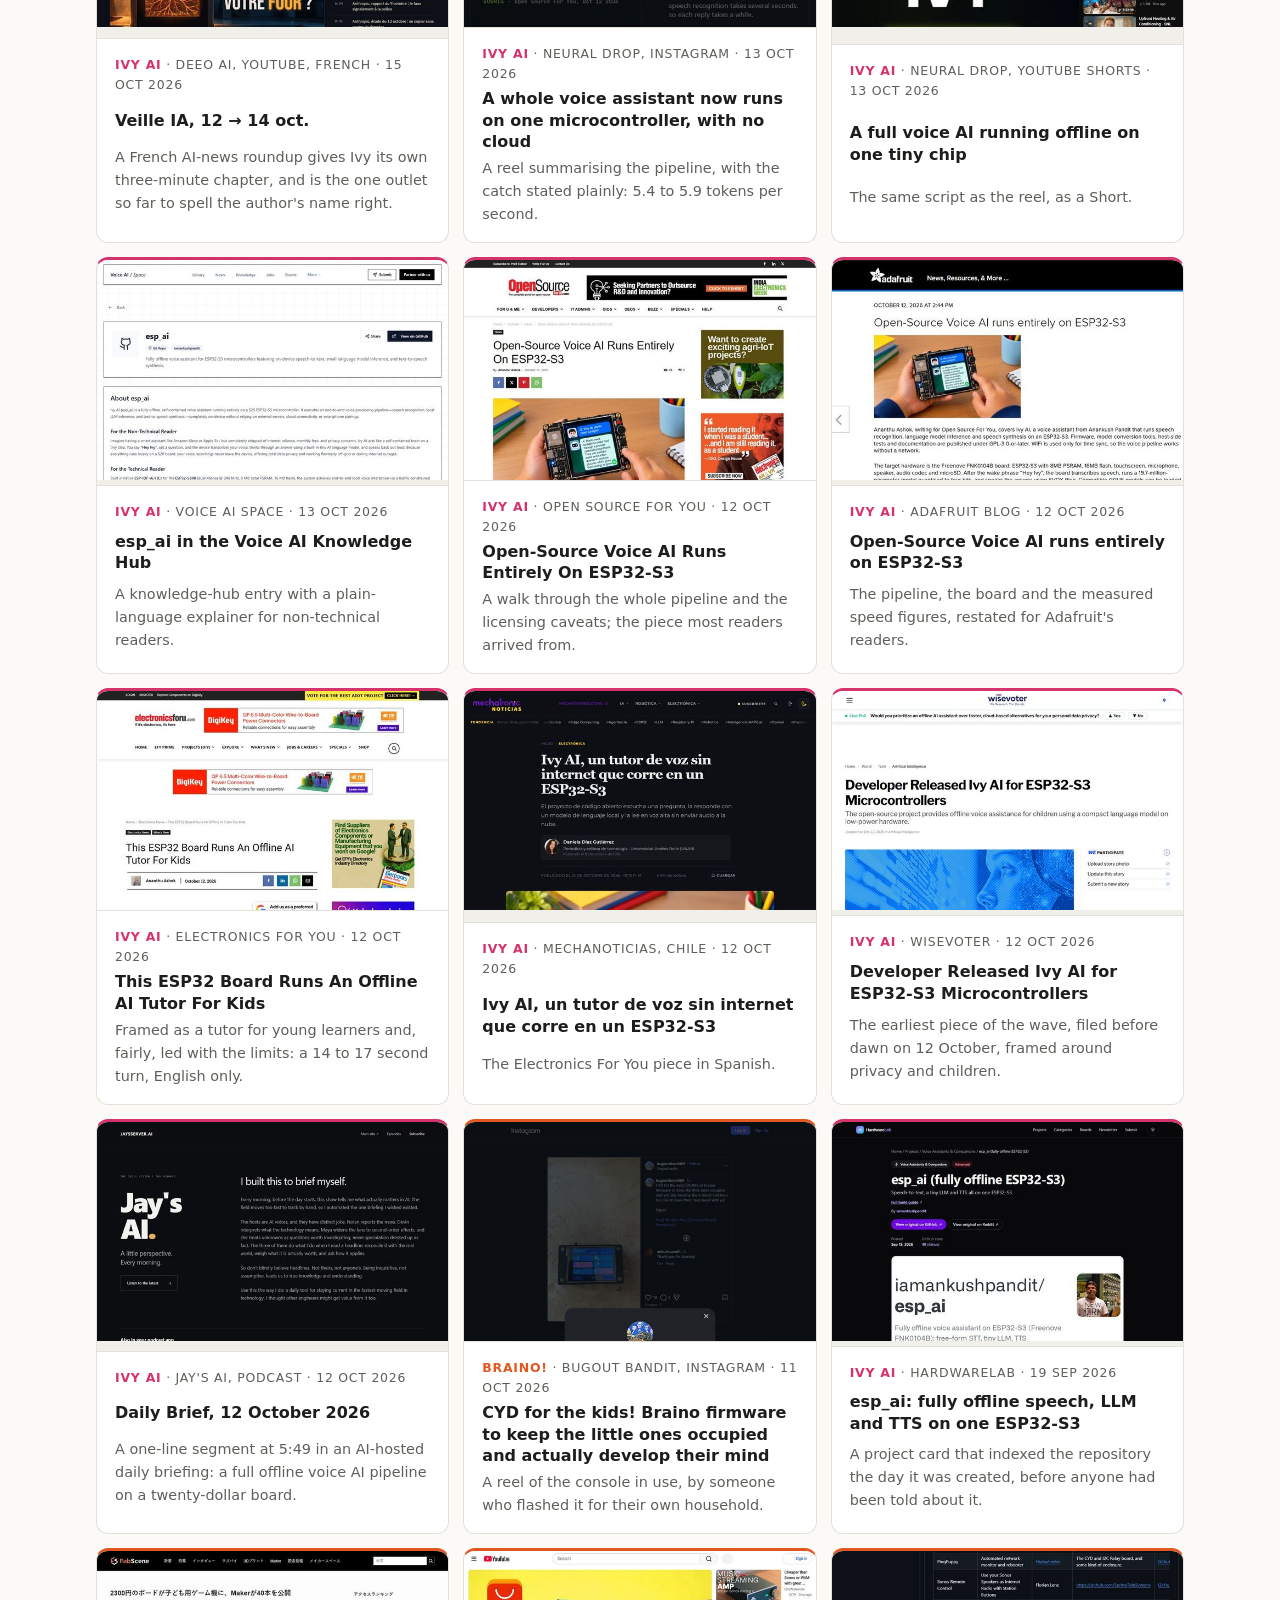
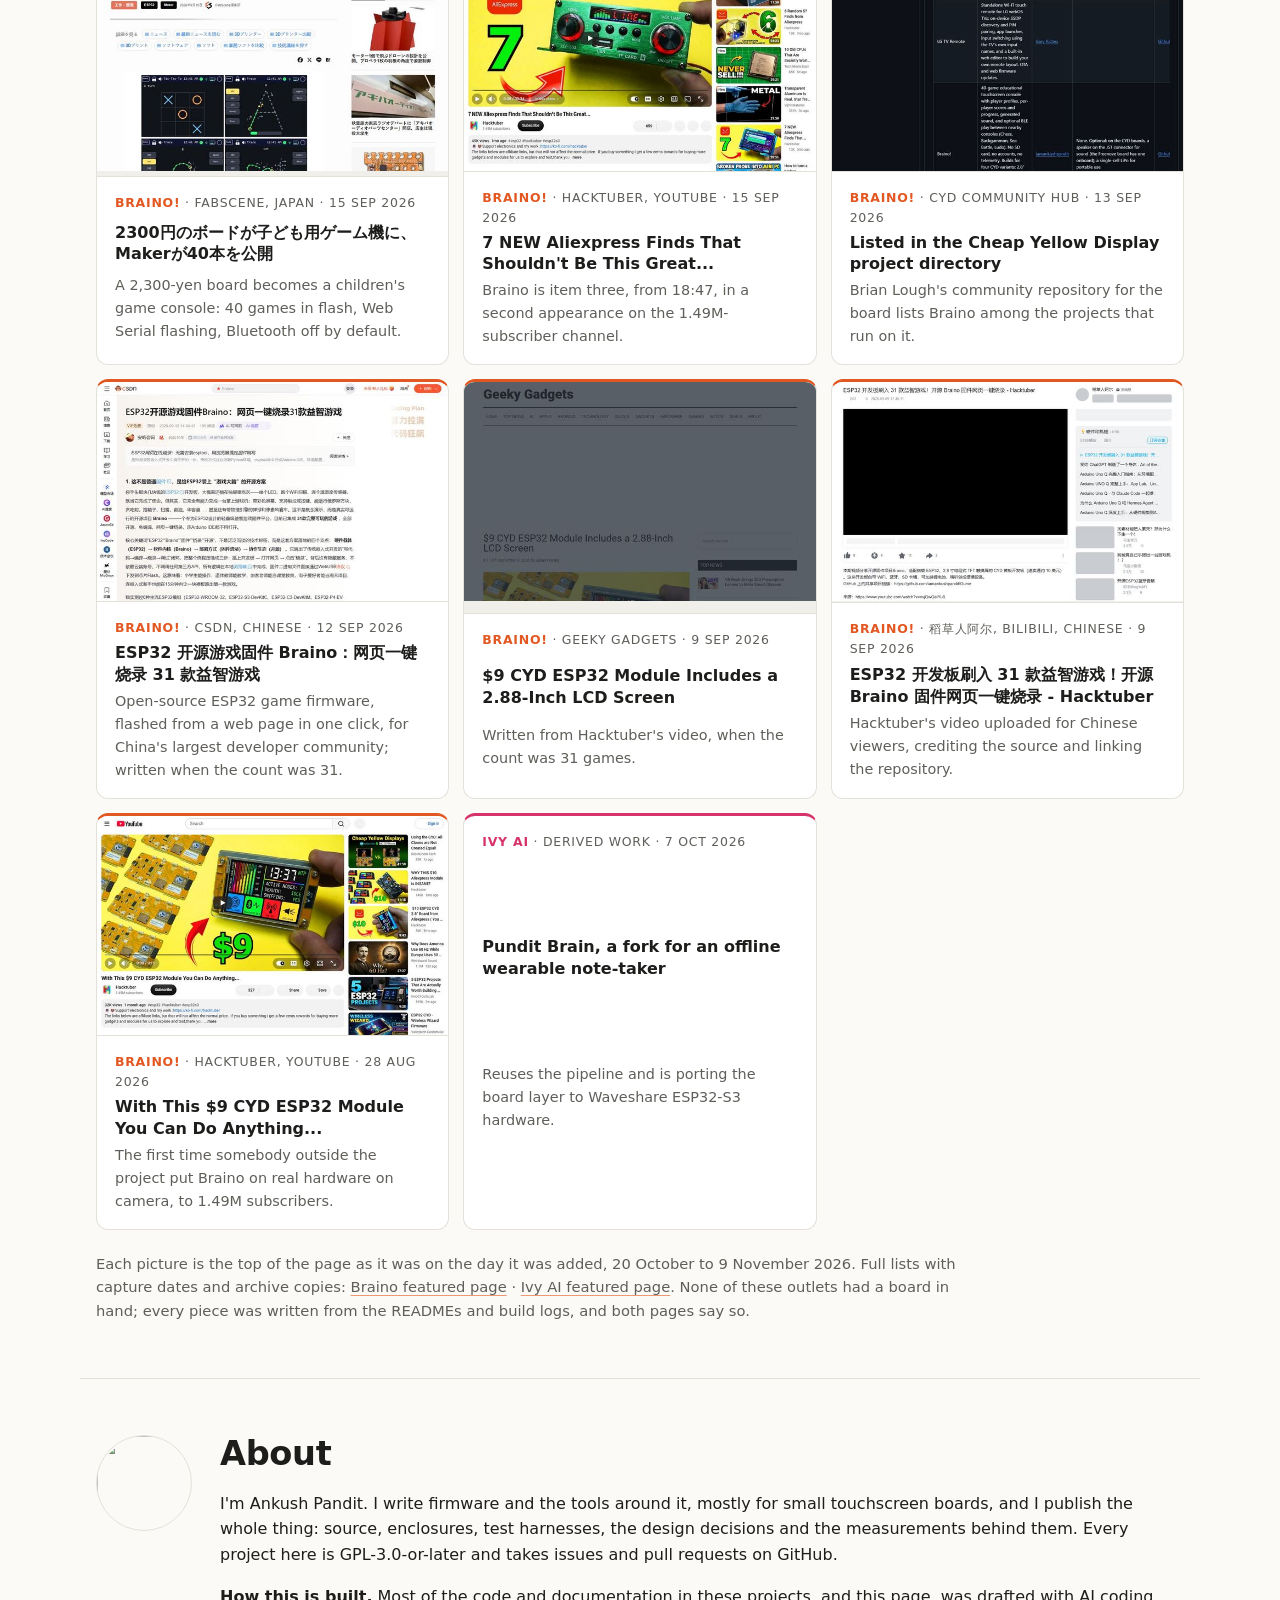
==== commit ece74c80: "Featured: Hacktuber's third video featuring Braino!, 13 November 2026 Co-Authored-By: Claude Opus 5." ====
--- a/index.html
+++ b/index.html
@@ -456,6 +456,12 @@
     <p class="section-note">Independent coverage only.</p>
   </div>
   <ul class="featured-list">
+    <li class="featured-item" style="--accent:#e25822">
+      <a class="featured-shot" href="https://www.youtube.com/watch?v=TGgH-MnPvXg&t=256" aria-hidden="true" tabindex="-1"><img src="assets/featured/hacktuber3.jpg" alt="" width="640" height="400" loading="lazy"></a>
+      <span class="featured-meta"><span class="featured-project">Braino!</span> · Hacktuber, YouTube · 13 Nov 2026</span>
+      <a href="https://www.youtube.com/watch?v=TGgH-MnPvXg&t=256">7 NEW Aliexpress Finds</a>
+      <span class="featured-said">Braino is item six, from 04:16, in a third appearance on the 1.49M-subscriber channel.</span>
+    </li>
     <li class="featured-item" style="--accent:#d6336c">
       <a class="featured-shot" href="https://www.facebook.com/61550254134555/videos/un-chip-de-unos-20-d%C3%B3lares-que-escucha-piensa-y-te-contesta-con-voz-sin-internet/2234183217443510/" aria-hidden="true" tabindex="-1"><img src="assets/featured/fb_somossupremos.jpg" alt="" width="640" height="400" loading="lazy"></a>
       <span class="featured-meta"><span class="featured-project">Ivy AI</span> · Somos Supremos, Facebook, Spanish · 2 Nov 2026</span>
